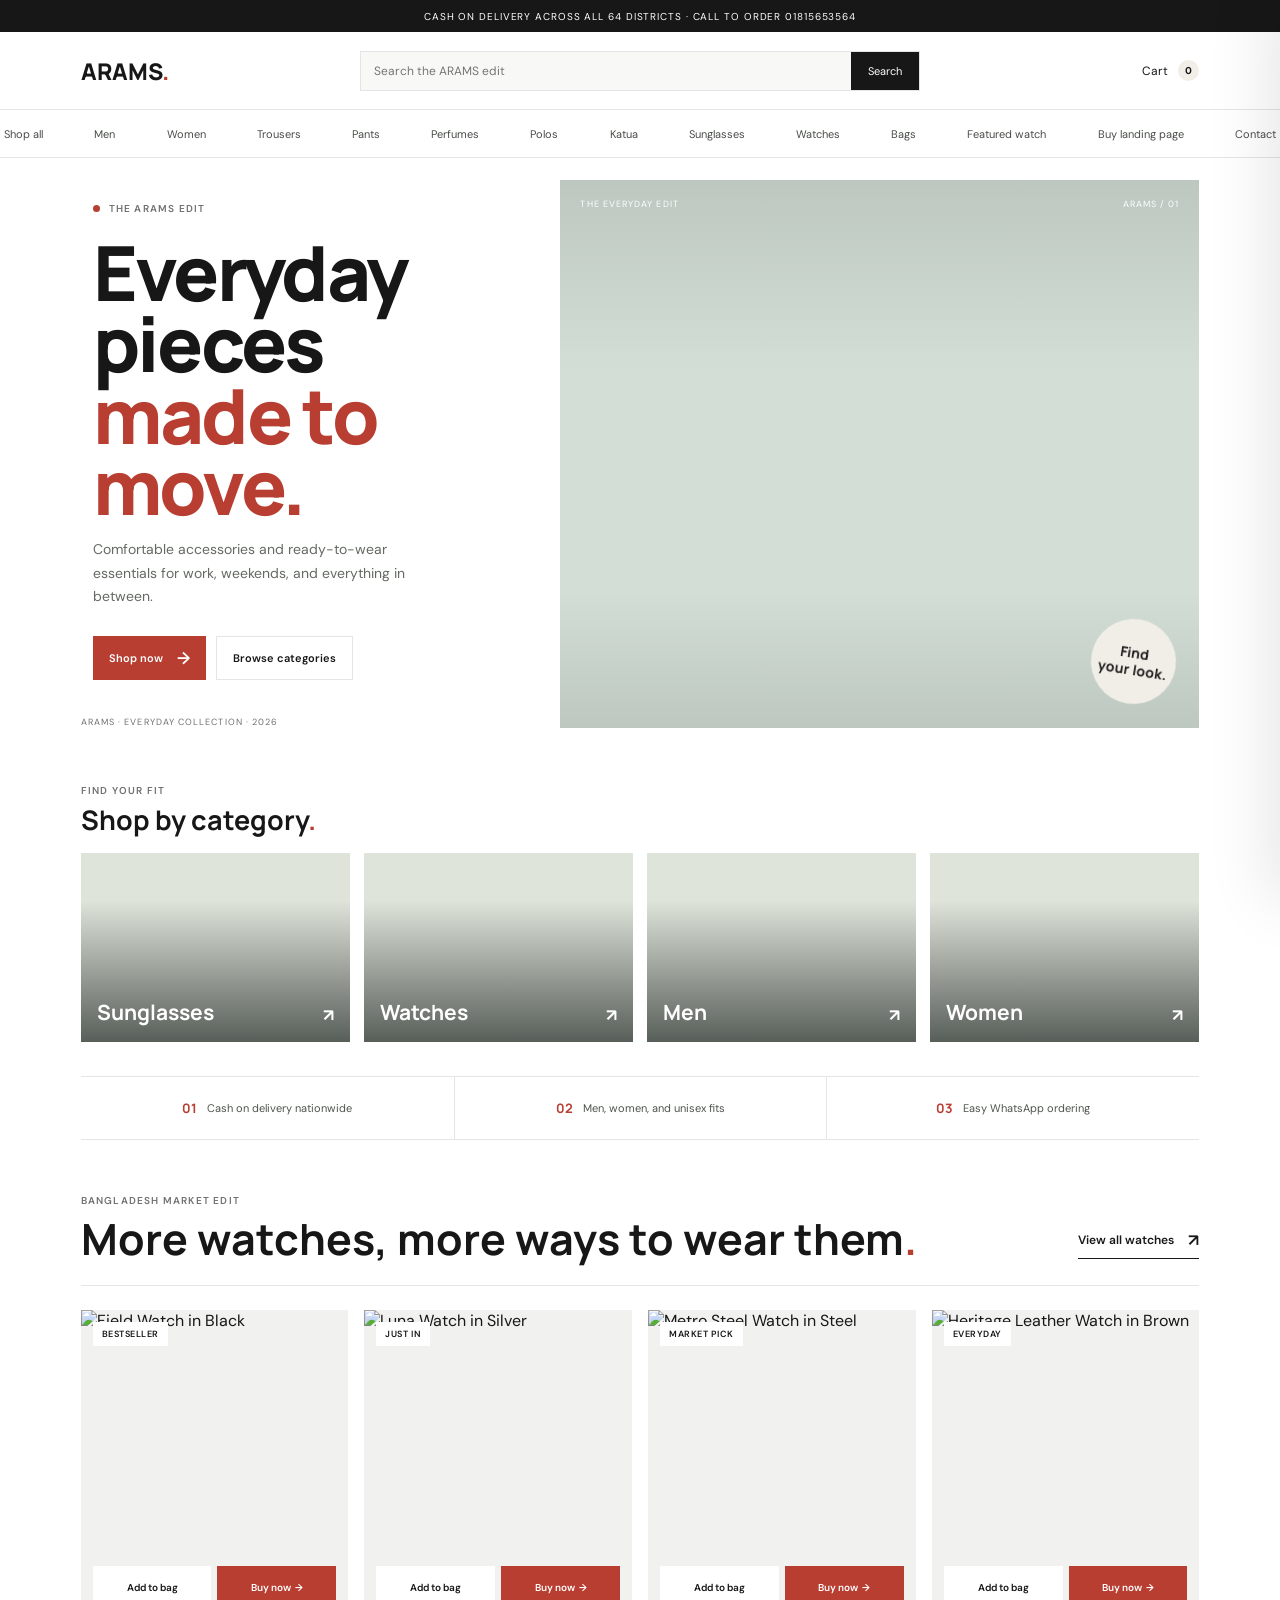
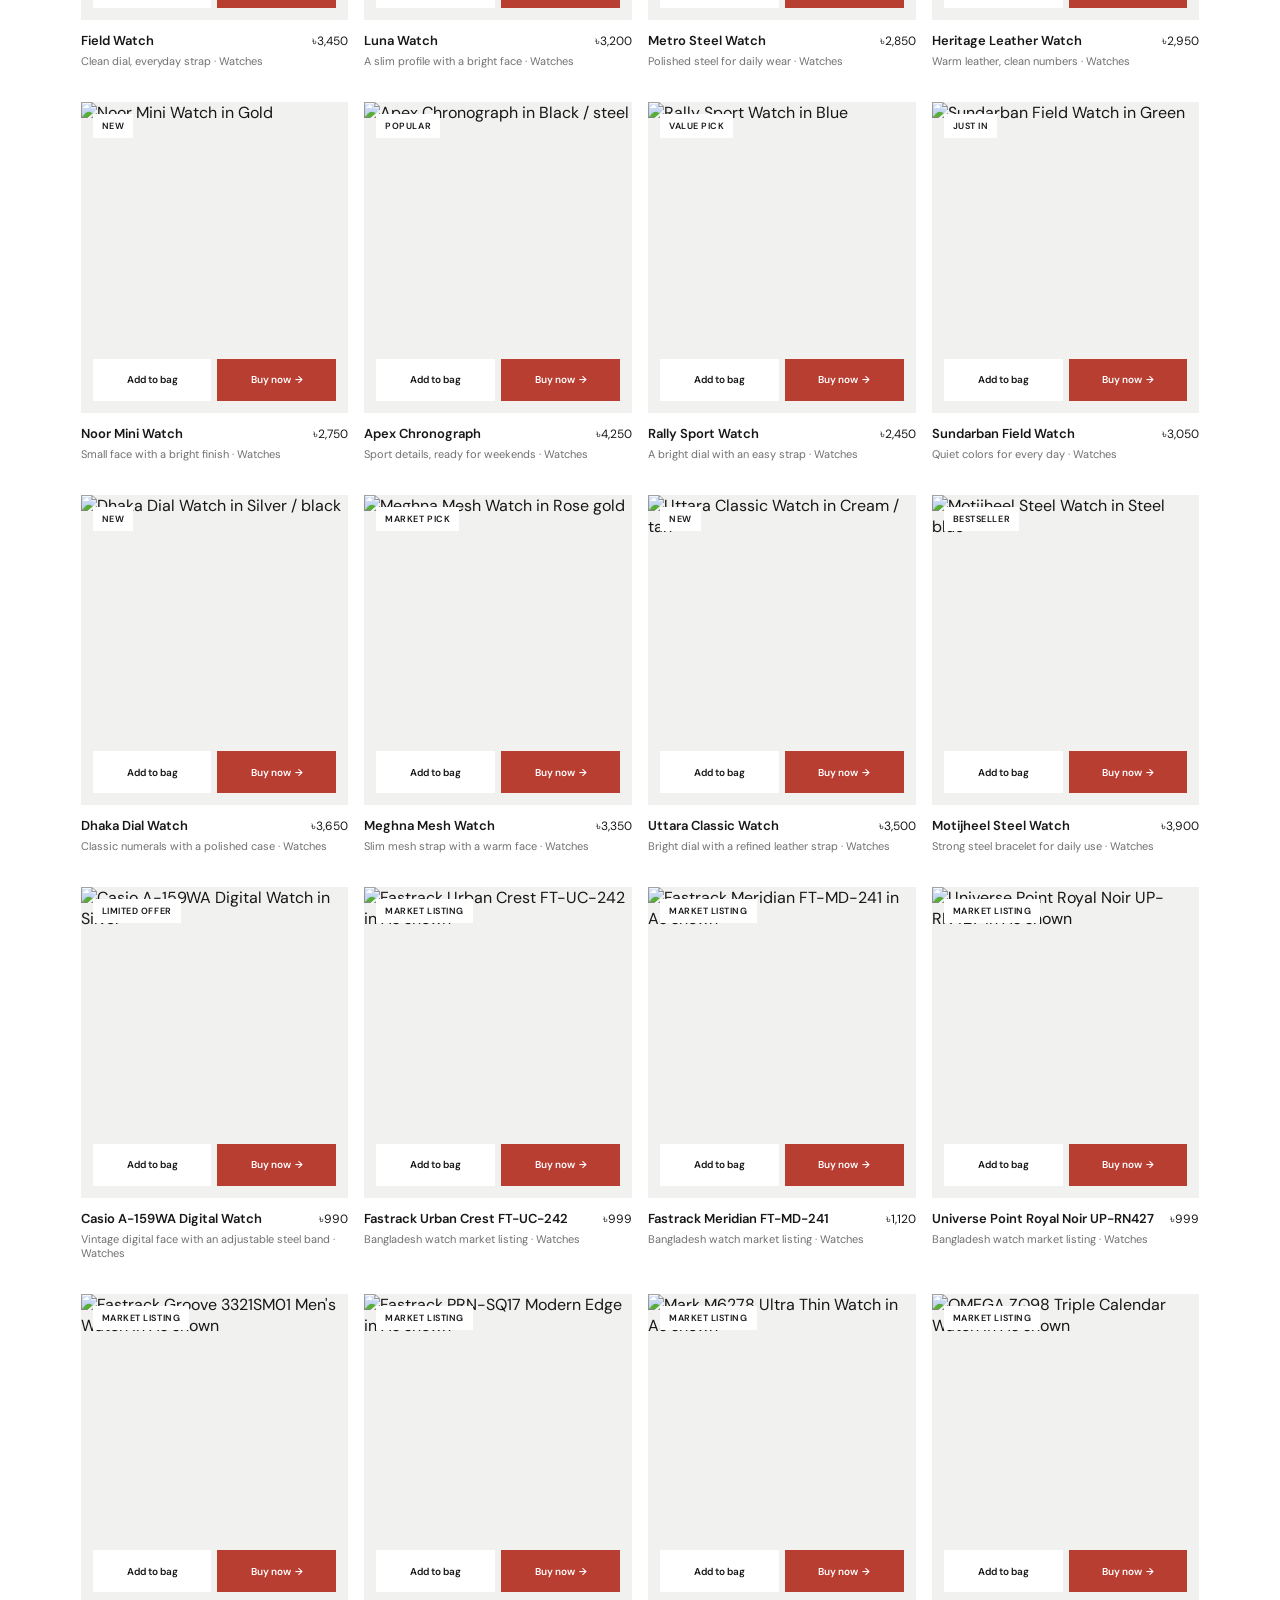
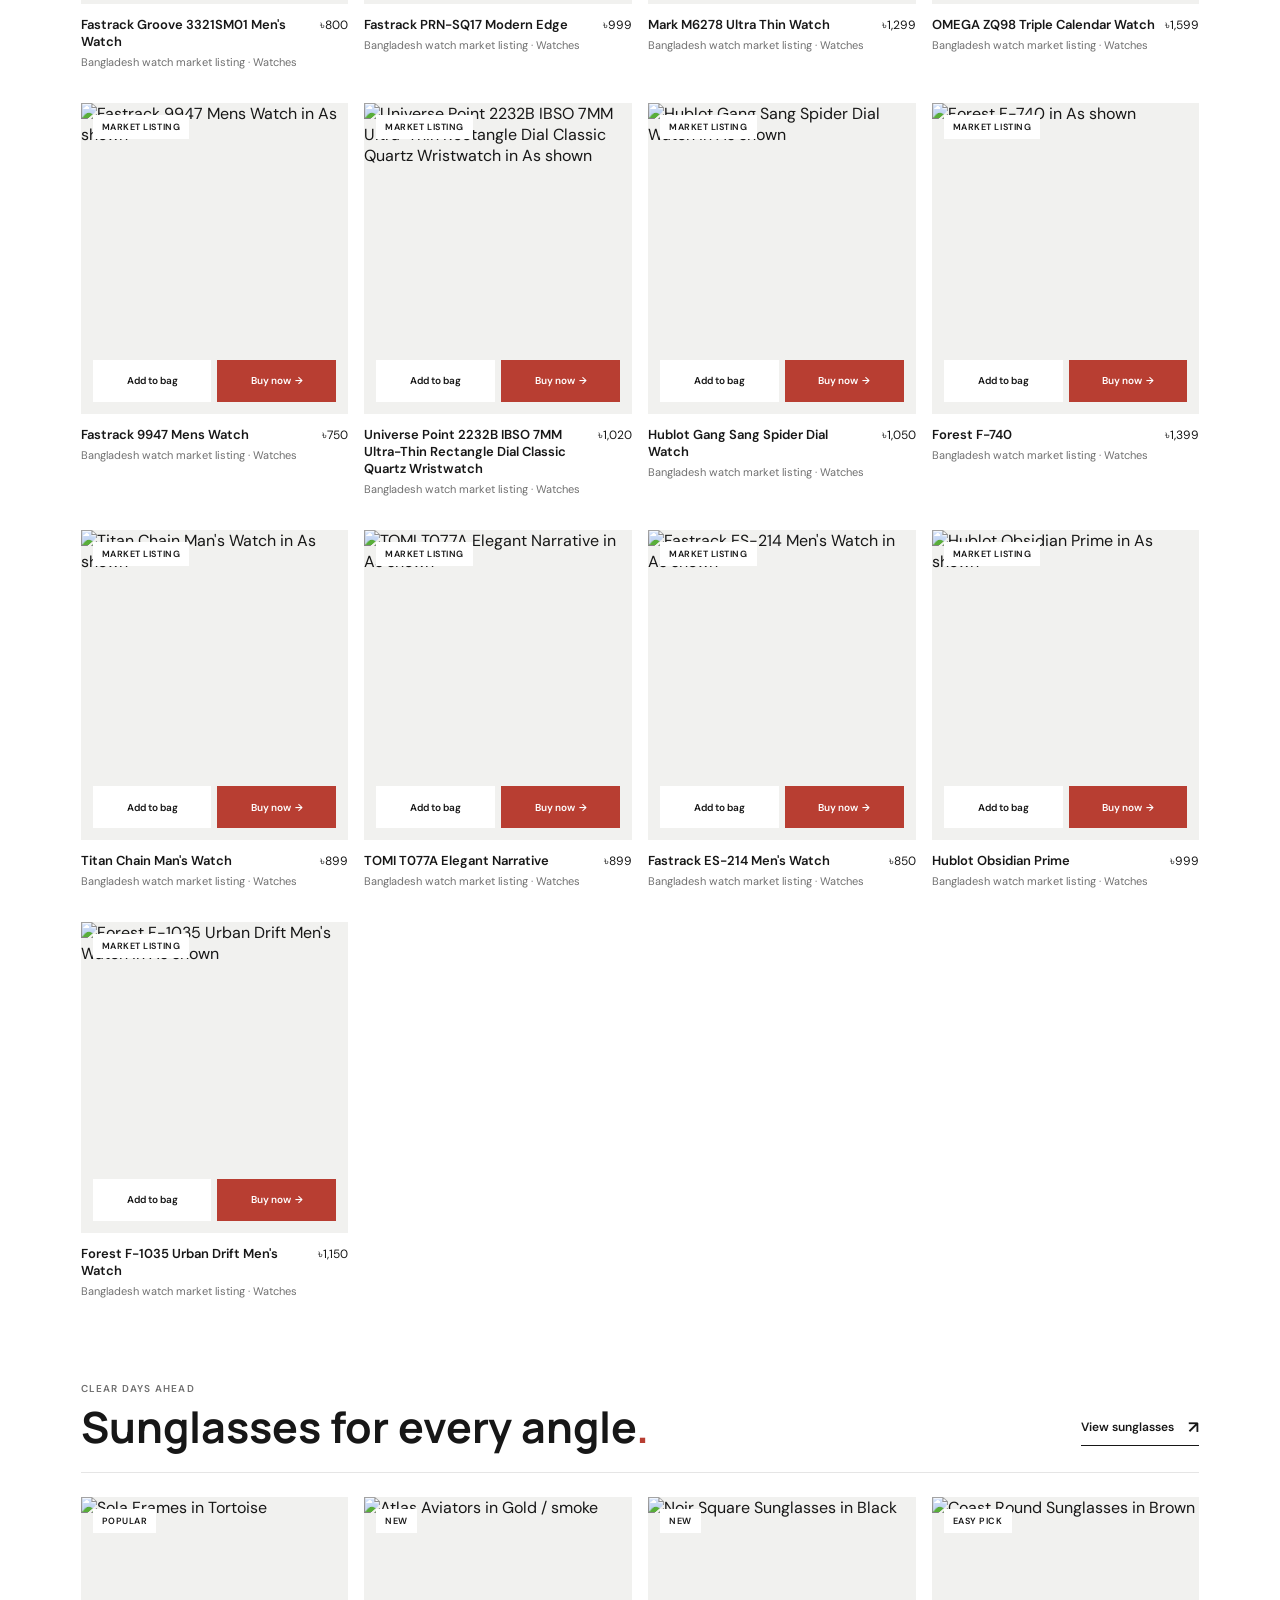
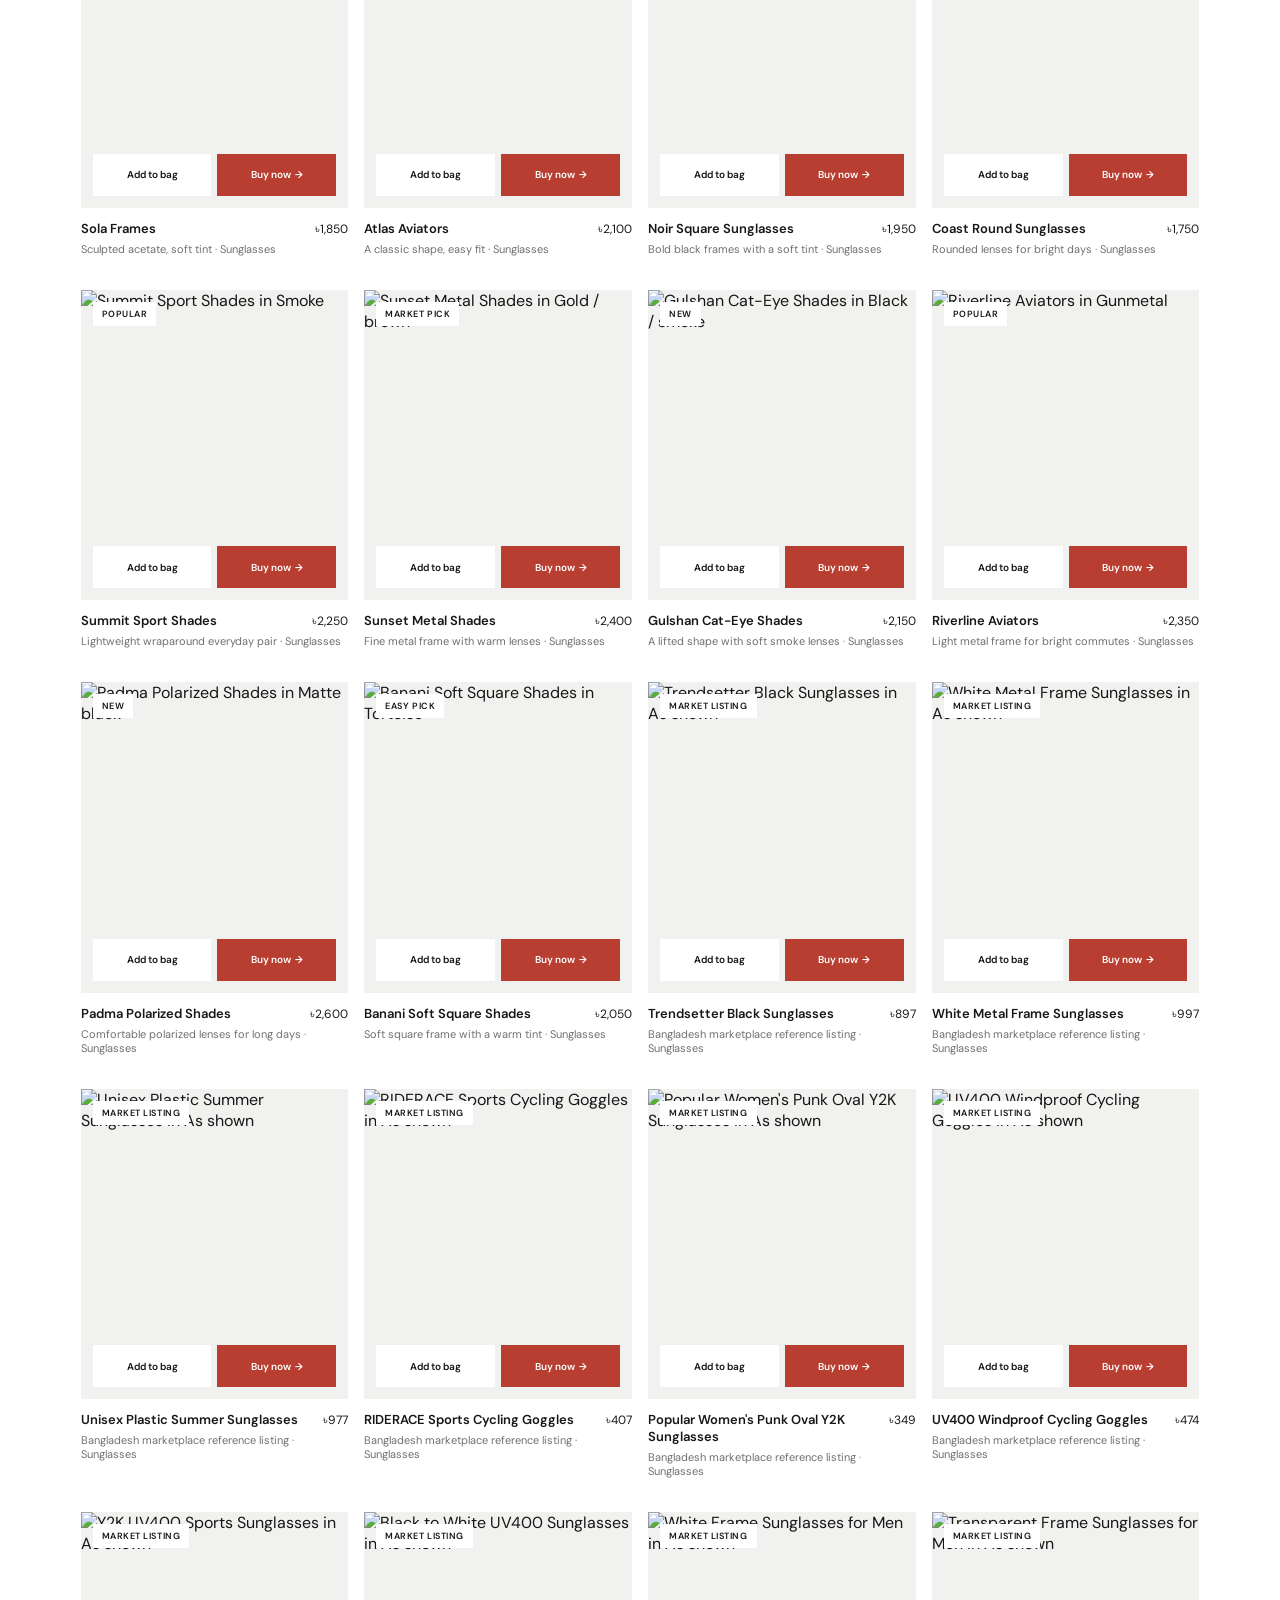
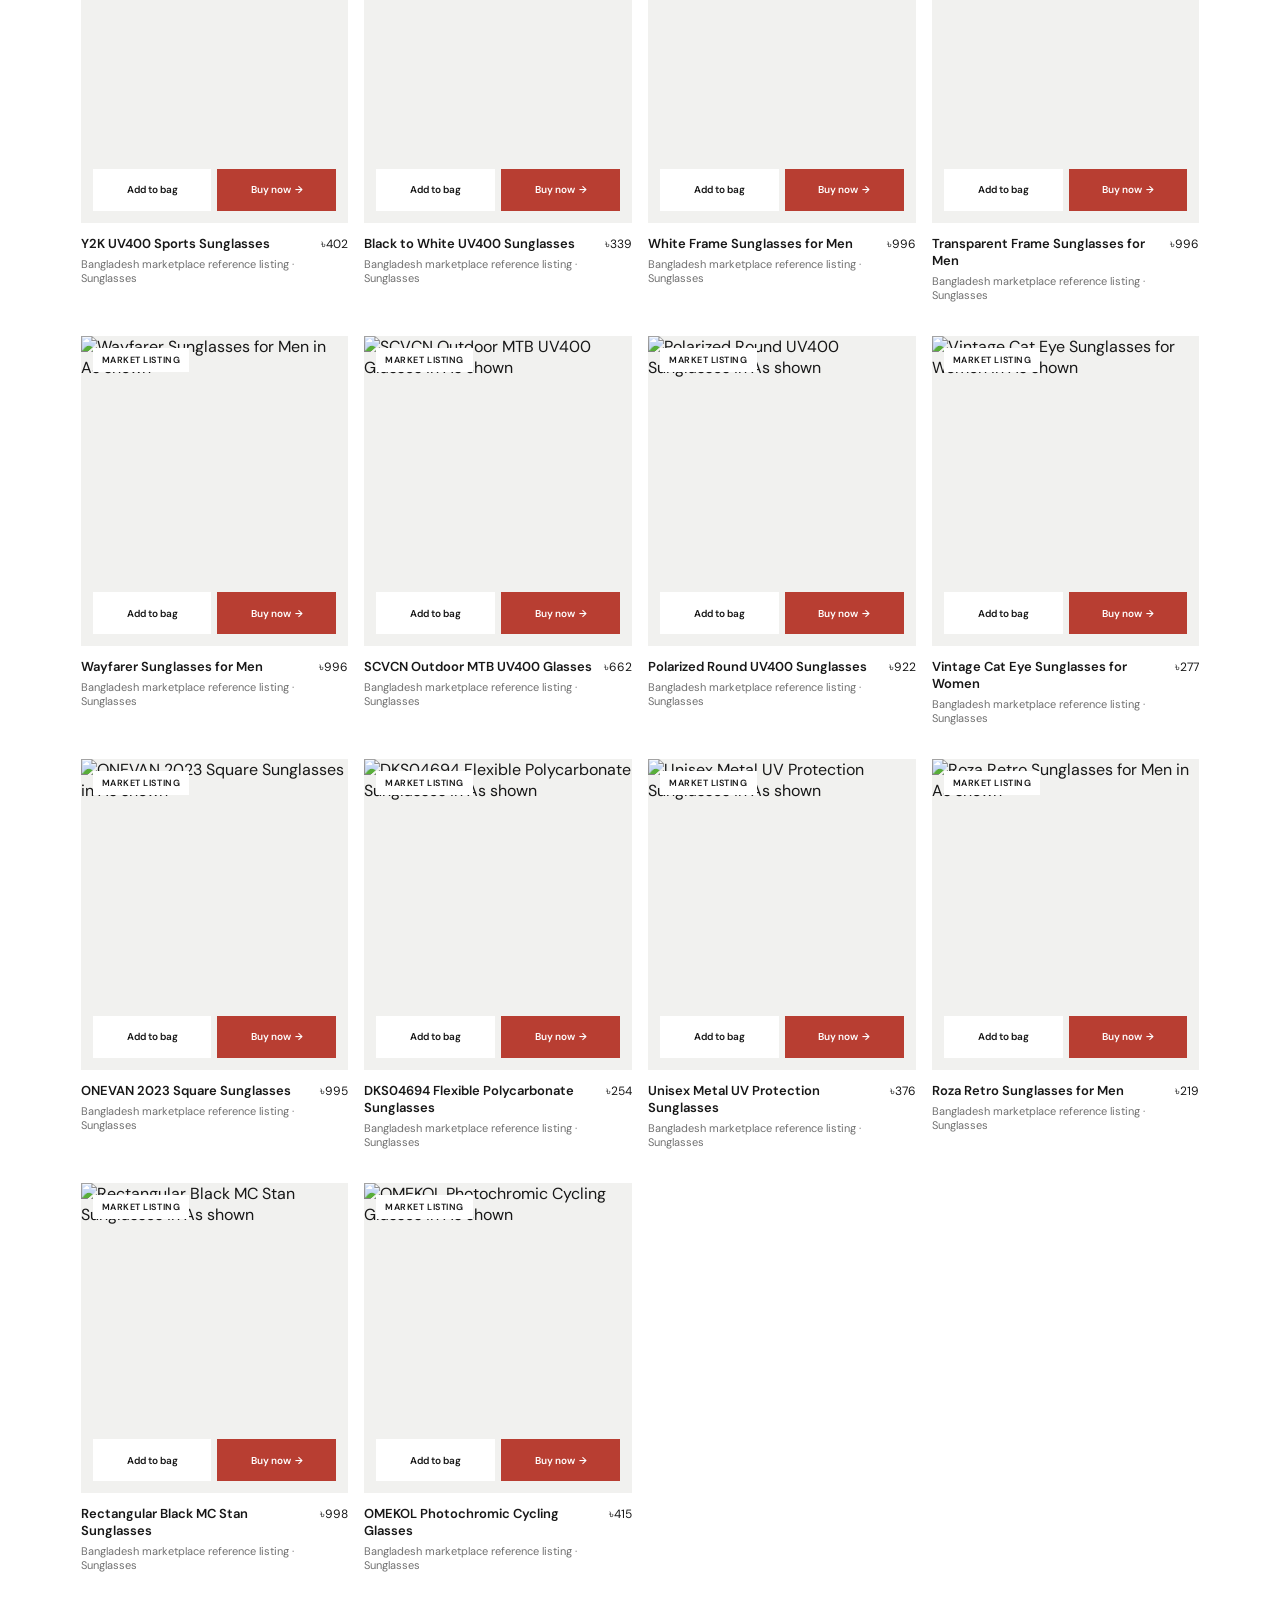
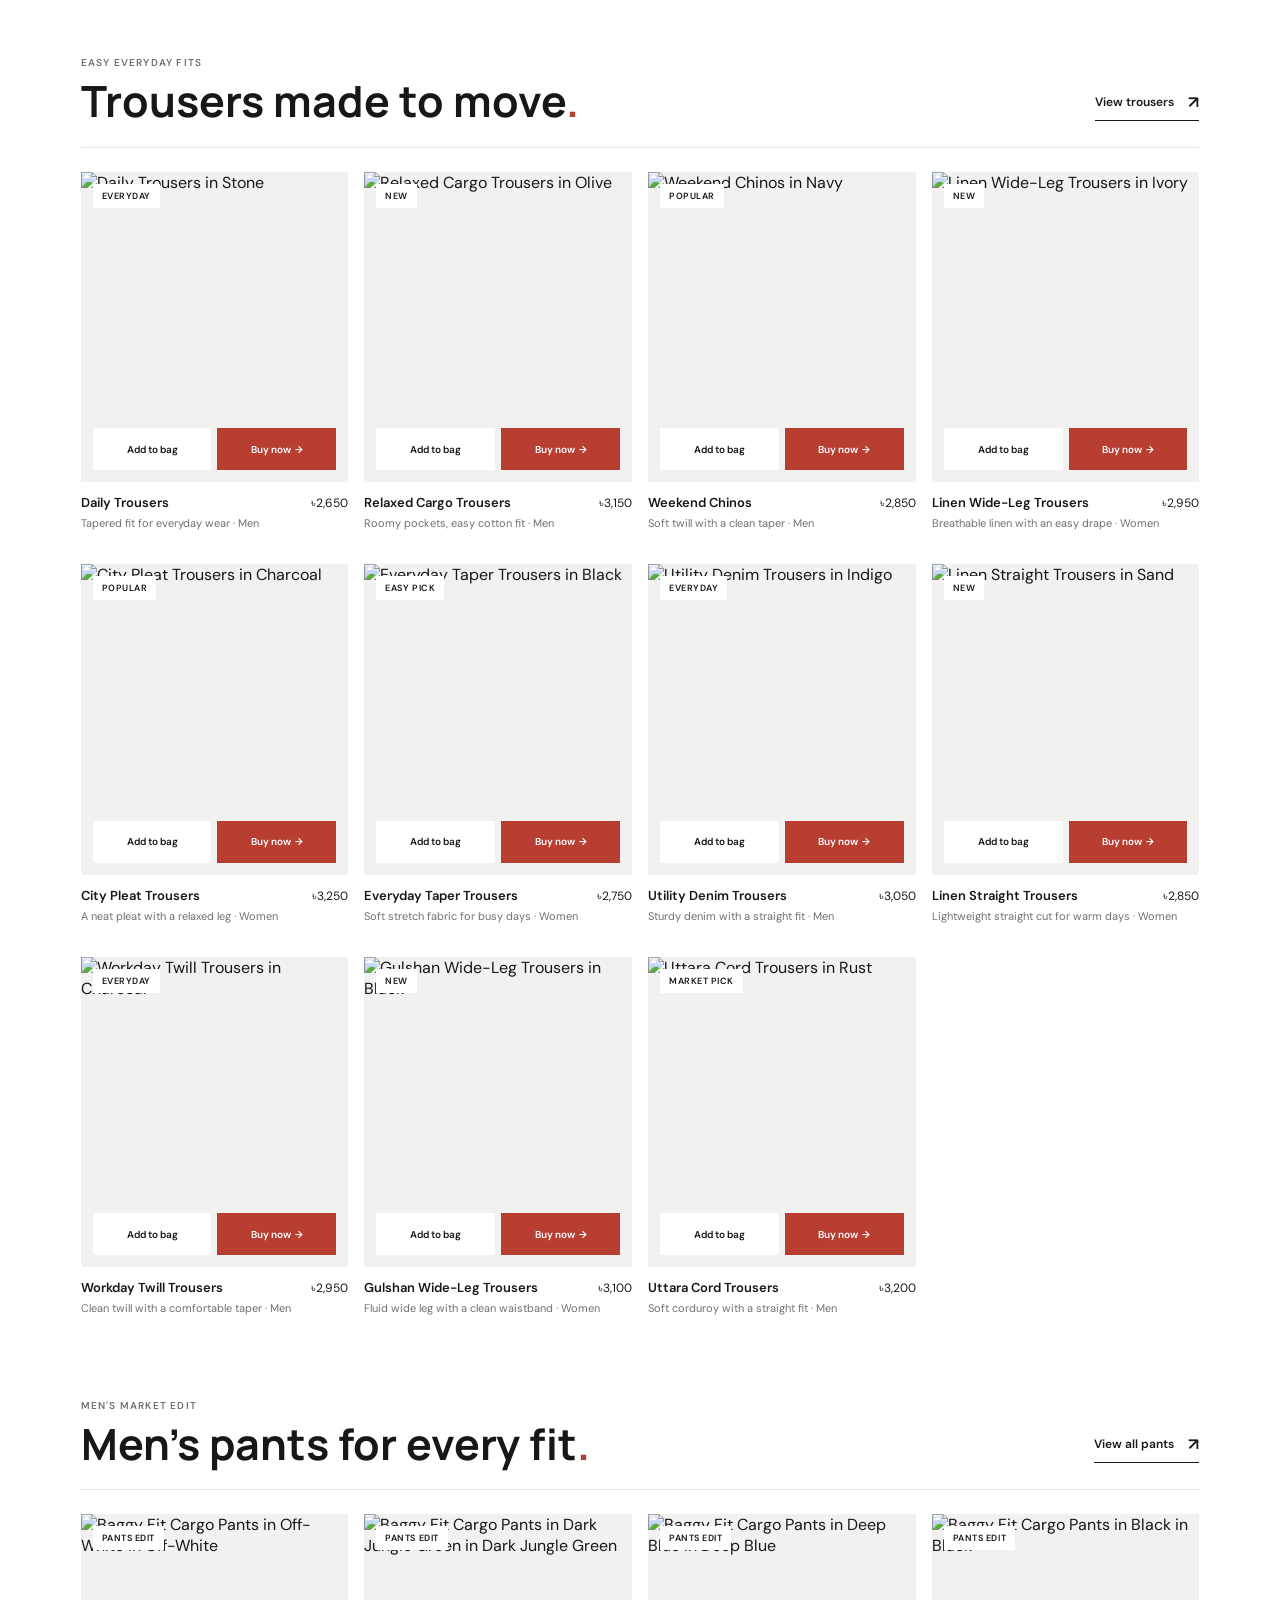
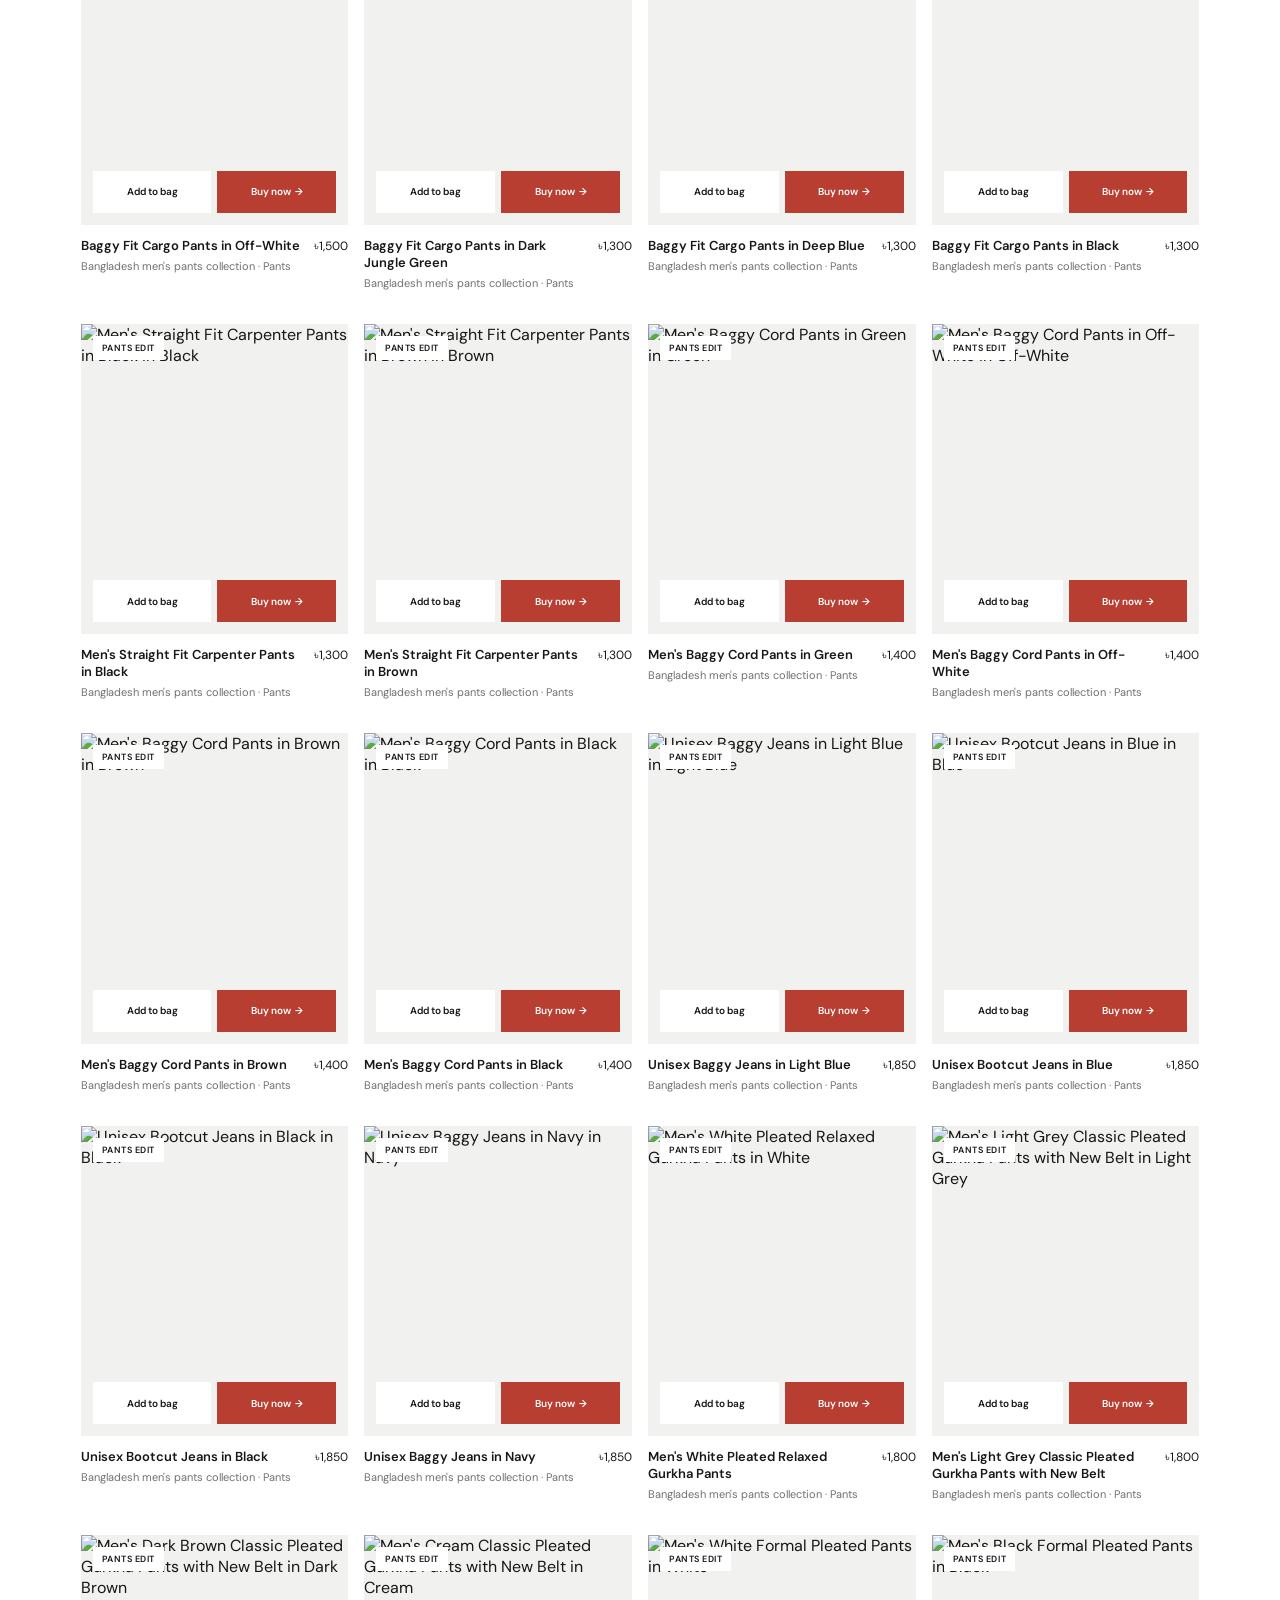
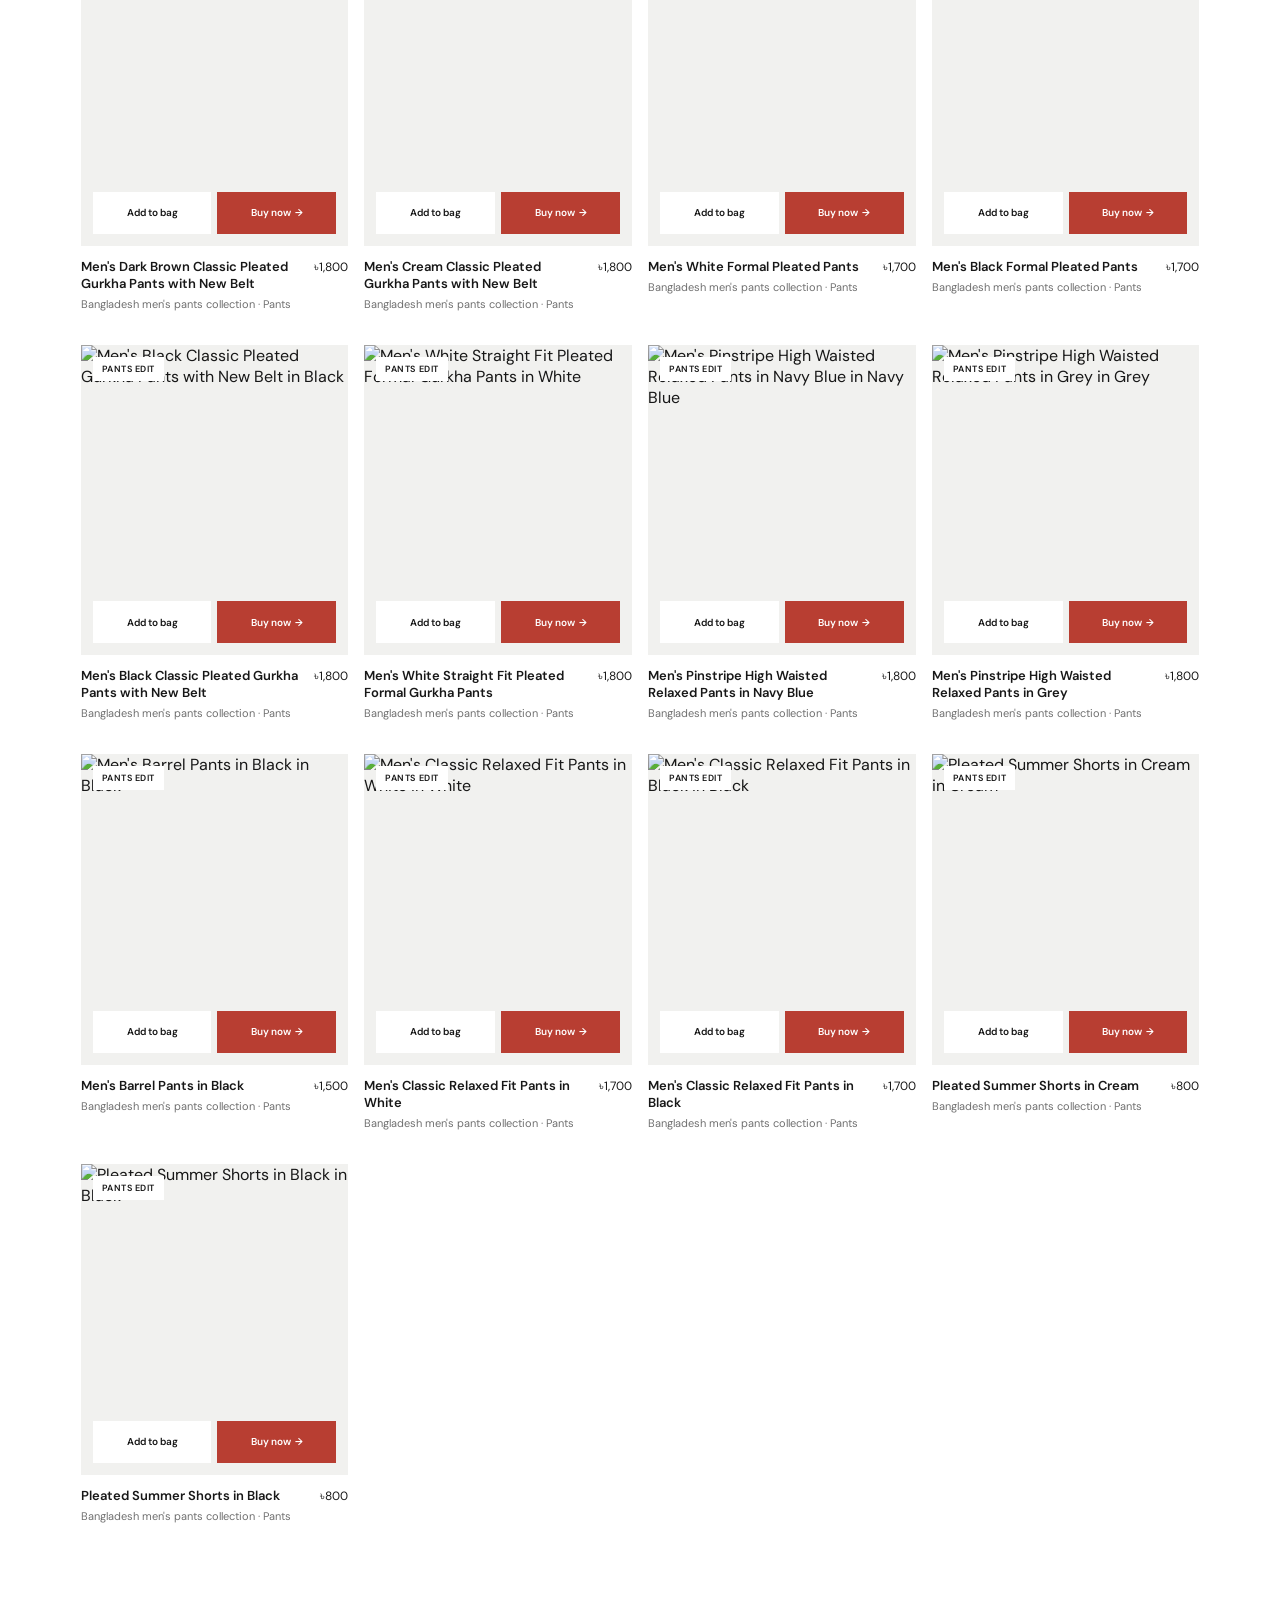
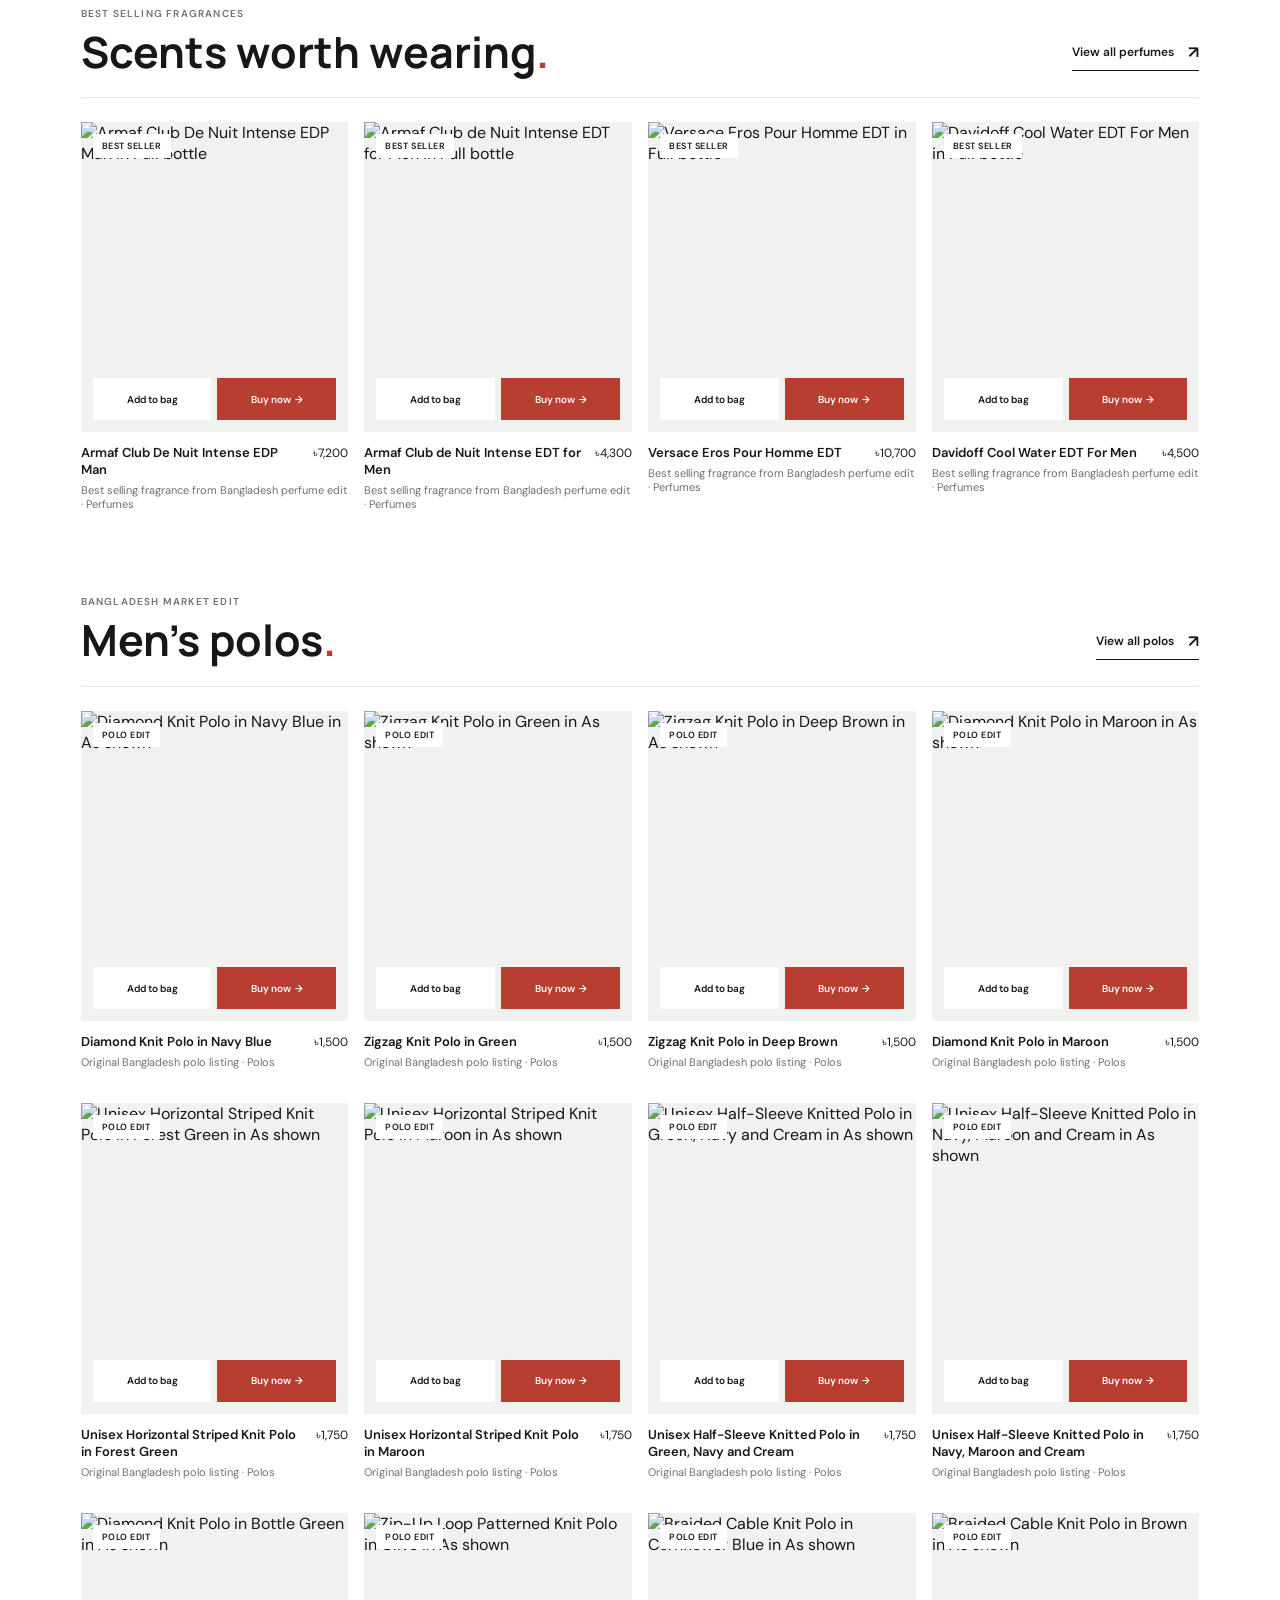
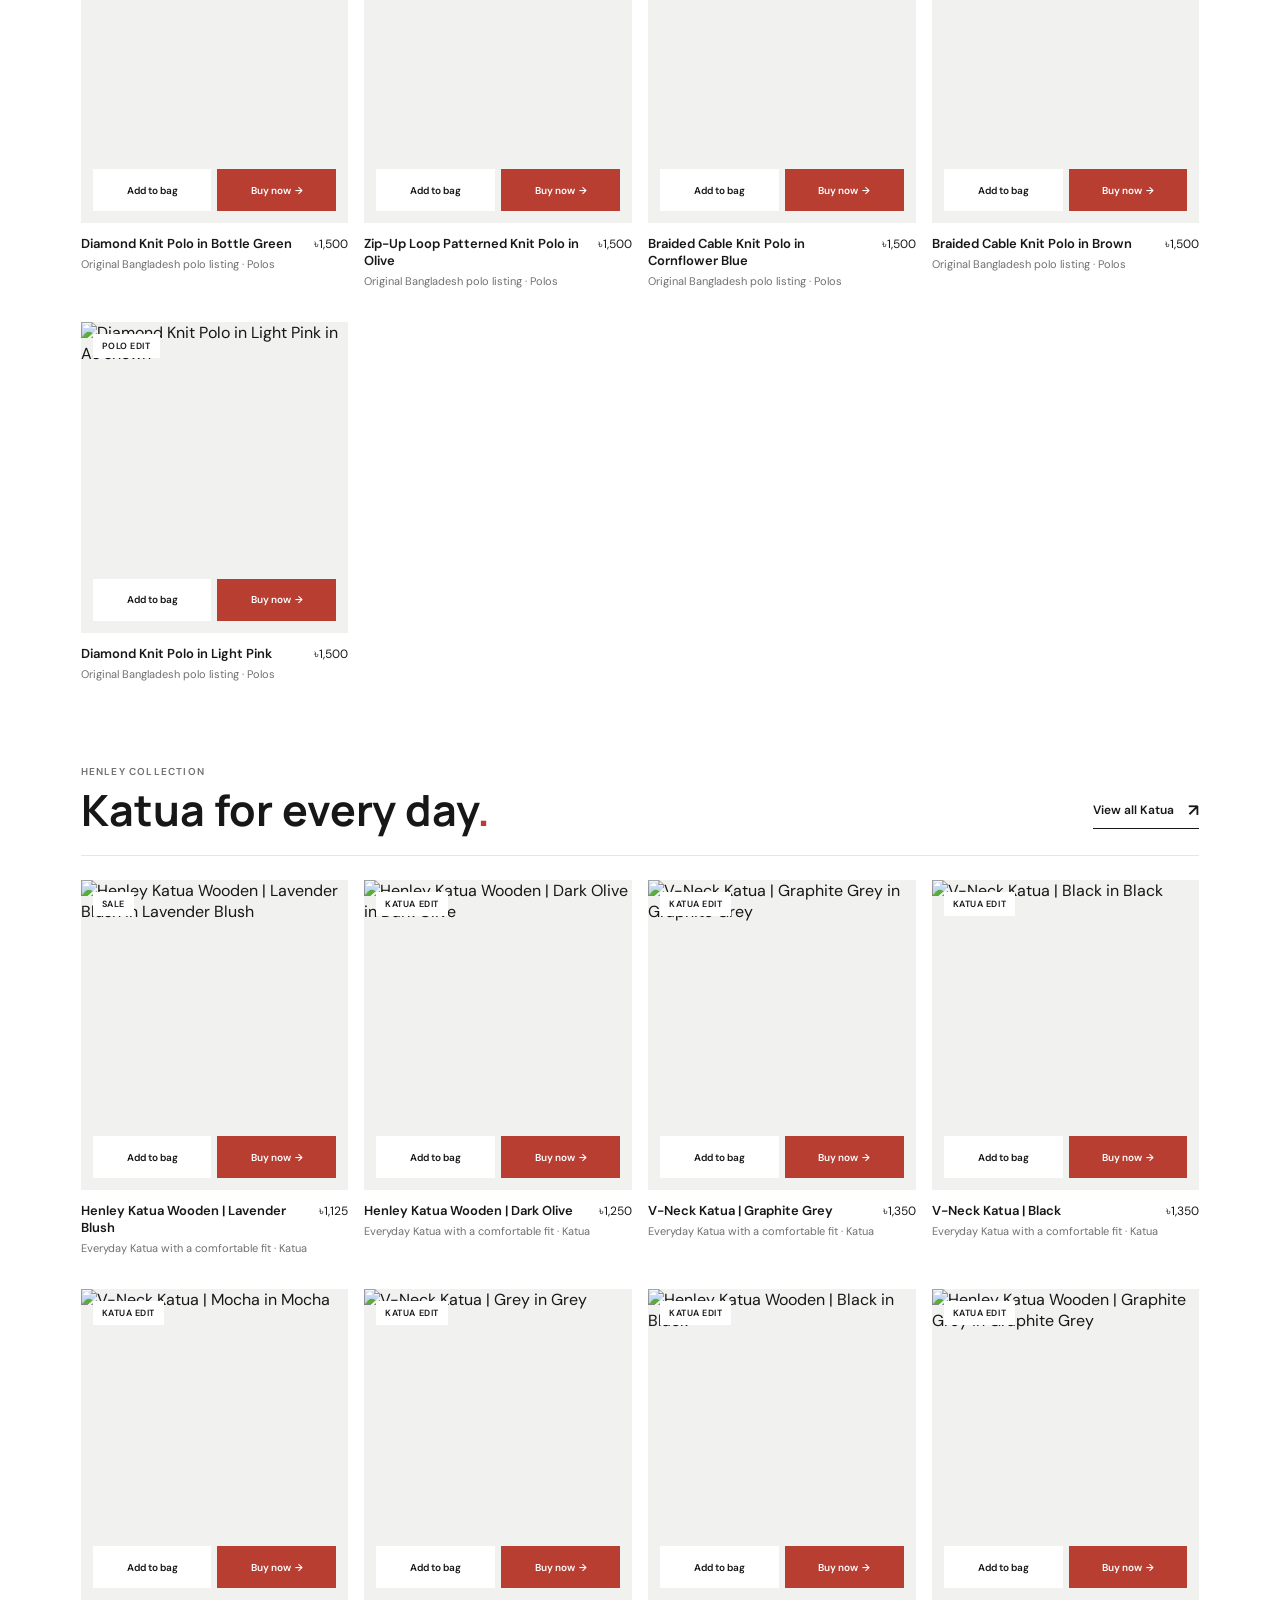
==== index.html @ 192d6572 "Initial commit" ====
<!doctype html>
<html lang="en">
<head>
  <meta charset="utf-8">
  <meta name="viewport" content="width=device-width, initial-scale=1">
  <meta name="theme-color" content="#f3f4ef">
  <meta name="description" content="Shop sunglasses, watches, and everyday style for men and women at ARAMS.">
  <title>ARAMS — Accessories and everyday style</title>
  <link rel="preconnect" href="https://fonts.googleapis.com">
  <link rel="preconnect" href="https://fonts.gstatic.com" crossorigin>
  <link href="https://fonts.googleapis.com/css2?family=DM+Sans:wght@400;500;600;700&family=Manrope:wght@400;500;600;700;800&display=swap" rel="stylesheet">
  <link rel="stylesheet" href="styles.css">
  <script src="app.js" defer></script>
</head>
<body>
  <div class="announcement">CASH ON DELIVERY ACROSS ALL 64 DISTRICTS · CALL TO ORDER 01815653564</div>
  <header class="site-header">
    <a class="wordmark" href="#top" aria-label="ARAMS home">ARAMS<span>.</span></a>
    <form class="header-search" id="search-form" role="search">
      <input id="search-input" type="search" placeholder="Search the ARAMS edit" aria-label="Search products">
      <button type="submit">Search</button>
    </form>
    <button class="bag-button" id="open-bag" type="button" aria-label="Open shopping bag">
      Cart <span class="bag-count" id="bag-count">0</span>
    </button>
  </header>
  <nav class="main-nav" aria-label="Shop categories">
    <a href="#shop" data-category="All">Shop all</a>
    <a href="#shop" data-category="Men">Men</a>
    <a href="#shop" data-category="Women">Women</a>
    <a href="#shop" data-category="Trousers">Trousers</a>
    <a href="#shop" data-category="Pants">Pants</a>
    <a href="#shop" data-category="Perfumes">Perfumes</a>
    <a href="#shop" data-category="Polos">Polos</a>
    <a href="#shop" data-category="Katua">Katua</a>
    <a href="#shop" data-category="Sunglasses">Sunglasses</a>
    <a href="#shop" data-category="Watches">Watches</a>
    <a href="#shop" data-category="Bags">Bags</a>
    <a href="/watch/casio-a159wa">Featured watch</a>
    <a href="/buy">Buy landing page</a>
    <a href="#footer">Contact</a>
  </nav>

  <main id="top">
    <section class="hero" aria-labelledby="hero-title">
      <div class="hero-copy">
        <p class="eyebrow"><span class="eyebrow-mark"></span> The ARAMS edit</p>
        <h1 id="hero-title">Everyday pieces<br><span>made to move.</span></h1>
        <p class="hero-description">Comfortable accessories and ready-to-wear essentials for work, weekends, and everything in between.</p>
        <div class="hero-actions">
          <a class="hero-cta" href="#shop">Shop now <span aria-hidden="true">→</span></a>
          <a class="hero-secondary" href="#departments">Browse categories</a>
        </div>
        <span class="hero-index">ARAMS · EVERYDAY COLLECTION · 2026</span>
      </div>
      <div class="hero-image" role="img" aria-label="Modern accessories and fashion editorial">
        <div class="image-caption"><span>THE EVERYDAY EDIT</span><span>ARAMS / 01</span></div>
        <div class="image-stamp">Find<br>your look.</div>
      </div>
    </section>

    <section class="category-section" id="departments" aria-labelledby="department-title">
      <div class="section-heading">
        <div><p class="eyebrow">Find your fit</p><h2 id="department-title">Shop by category<span>.</span></h2></div>
      </div>
      <div class="category-grid">
        <a class="category-card" href="#shop" data-category="Sunglasses" style="--category-image:url('https://images.unsplash.com/photo-1511499767150-a48a237f0083?auto=format&fit=crop&w=700&q=80')"><span>Sunglasses</span><span aria-hidden="true">↗</span></a>
        <a class="category-card" href="#shop" data-category="Watches" style="--category-image:url('https://images.unsplash.com/photo-1523275335684-37898b6baf30?auto=format&fit=crop&w=700&q=80')"><span>Watches</span><span aria-hidden="true">↗</span></a>
        <a class="category-card" href="#shop" data-category="Men" style="--category-image:url('https://images.unsplash.com/photo-1516257984-b1b4d707412e?auto=format&fit=crop&w=700&q=80')"><span>Men</span><span aria-hidden="true">↗</span></a>
        <a class="category-card" href="#shop" data-category="Women" style="--category-image:url('https://images.unsplash.com/photo-1483985988355-763728e1935b?auto=format&fit=crop&w=700&q=80')"><span>Women</span><span aria-hidden="true">↗</span></a>
      </div>
    </section>

    <section class="service-strip" aria-label="Shopping information">
      <div><strong>01</strong><span>Cash on delivery nationwide</span></div>
      <div><strong>02</strong><span>Men, women, and unisex fits</span></div>
      <div><strong>03</strong><span>Easy WhatsApp ordering</span></div>
    </section>

    <section class="catalog-section" id="watches" aria-labelledby="watch-title">
      <div class="section-heading">
        <div>
          <p class="eyebrow">Bangladesh market edit</p>
          <h2 id="watch-title">More watches, more ways to wear them<span>.</span></h2>
        </div>
        <a class="text-link" href="#shop" data-category="Watches">View all watches <span aria-hidden="true">↗</span></a>
      </div>
      <div class="product-grid catalog-grid" id="watch-grid"></div>
    </section>

    <section class="catalog-section" id="sunglasses" aria-labelledby="sunglasses-title">
      <div class="section-heading">
        <div>
          <p class="eyebrow">Clear days ahead</p>
          <h2 id="sunglasses-title">Sunglasses for every angle<span>.</span></h2>
        </div>
        <a class="text-link" href="#shop" data-category="Sunglasses">View sunglasses <span aria-hidden="true">↗</span></a>
      </div>
      <div class="product-grid catalog-grid" id="sunglasses-grid"></div>
    </section>

    <section class="catalog-section" id="trousers" aria-labelledby="trousers-title">
      <div class="section-heading">
        <div>
          <p class="eyebrow">Easy everyday fits</p>
          <h2 id="trousers-title">Trousers made to move<span>.</span></h2>
        </div>
        <a class="text-link" href="#shop" data-category="Trousers">View trousers <span aria-hidden="true">↗</span></a>
      </div>
      <div class="product-grid catalog-grid" id="trousers-grid"></div>
    </section>

    <section class="catalog-section" id="pants" aria-labelledby="pants-title">
      <div class="section-heading">
        <div>
          <p class="eyebrow">Men's market edit</p>
          <h2 id="pants-title">Men's pants for every fit<span>.</span></h2>
        </div>
        <a class="text-link" href="#shop" data-category="Pants">View all pants <span aria-hidden="true">↗</span></a>
      </div>
      <div class="product-grid catalog-grid" id="pants-grid"></div>
    </section>

    <section class="catalog-section" id="perfumes" aria-labelledby="perfumes-title">
      <div class="section-heading">
        <div>
          <p class="eyebrow">Best selling fragrances</p>
          <h2 id="perfumes-title">Scents worth wearing<span>.</span></h2>
        </div>
        <a class="text-link" href="#shop" data-category="Perfumes">View all perfumes <span aria-hidden="true">↗</span></a>
      </div>
      <div class="product-grid catalog-grid" id="perfumes-grid"></div>
    </section>

    <section class="catalog-section" id="polos" aria-labelledby="polos-title">
      <div class="section-heading">
        <div>
          <p class="eyebrow">Bangladesh market edit</p>
          <h2 id="polos-title">Men's polos<span>.</span></h2>
        </div>
        <a class="text-link" href="#shop" data-category="Polos">View all polos <span aria-hidden="true">↗</span></a>
      </div>
      <div class="product-grid catalog-grid" id="polos-grid"></div>
    </section>

    <section class="catalog-section" id="katua" aria-labelledby="katua-title">
      <div class="section-heading">
        <div>
          <p class="eyebrow">Henley collection</p>
          <h2 id="katua-title">Katua for every day<span>.</span></h2>
        </div>
        <a class="text-link" href="#shop" data-category="Katua">View all Katua <span aria-hidden="true">↗</span></a>
      </div>
      <div class="product-grid catalog-grid" id="katua-grid"></div>
    </section>

    <section class="catalog-section" id="bags" aria-labelledby="bags-title">
      <div class="section-heading">
        <div>
          <p class="eyebrow">Premium Bangladesh market edit</p>
          <h2 id="bags-title">Bags for every plan<span>.</span></h2>
        </div>
        <a class="text-link" href="#shop" data-category="Bags">View all bags <span aria-hidden="true">↗</span></a>
      </div>
      <div class="product-grid catalog-grid" id="bags-grid"></div>
    </section>

    <section class="shop-section" id="shop" aria-labelledby="shop-title">
      <div class="section-heading">
        <div>
          <p class="eyebrow">New arrivals and best sellers</p>
          <h2 id="shop-title">Shop the collection<span>.</span></h2>
        </div>
        <p class="item-total" id="item-total">08 products</p>
      </div>
      <div class="shop-controls">
        <div class="category-tabs" role="group" aria-label="Filter products">
          <button class="category-tab is-active" type="button" data-category="All">All products</button>
          <button class="category-tab" type="button" data-category="Sunglasses">Sunglasses</button>
          <button class="category-tab" type="button" data-category="Watches">Watches</button>
          <button class="category-tab" type="button" data-category="Trousers">Trousers</button>
          <button class="category-tab" type="button" data-category="Pants">Pants</button>
          <button class="category-tab" type="button" data-category="Perfumes">Perfumes</button>
          <button class="category-tab" type="button" data-category="Polos">Polos</button>
          <button class="category-tab" type="button" data-category="Katua">Katua</button>
          <button class="category-tab" type="button" data-category="Bags">Bags</button>
          <button class="category-tab" type="button" data-category="Men">Men</button>
          <button class="category-tab" type="button" data-category="Women">Women</button>
        </div>
        <label class="sort-control">Sort
          <select id="sort-products" aria-label="Sort products">
            <option value="featured">Featured</option>
            <option value="low-high">Price: low to high</option>
            <option value="high-low">Price: high to low</option>
          </select>
        </label>
      </div>
      <div class="product-grid" id="product-grid" aria-live="polite"></div>
    </section>

    <section class="story-band" id="story">
      <p class="eyebrow">The finishing touches</p>
      <p class="story-line">Make it <em>yours.</em></p>
      <p class="story-note">Explore versatile accessories and personal style for every day.</p>
    </section>
  </main>

  <footer class="site-footer" id="footer">
    <a class="wordmark" href="#top">ARAMS<span>.</span></a>
    <p>Everyday style, all in one place.</p>
    <a href="tel:+8801815653564">Call 01815653564</a>
    <a href="https://wa.me/8801815653564" target="_blank" rel="noreferrer">WhatsApp ARAMS</a>
    <a href="https://www.google.com/maps/search/?api=1&amp;query=151%2FC%20Distilary%20Road%2C%20Gendaria" target="_blank" rel="noreferrer">151/C Distilary Road, Gendaria</a>
    <a href="#departments">Shop categories ↑</a>
  </footer>

  <div class="drawer-backdrop" id="drawer-backdrop" hidden></div>
  <aside class="bag-drawer" id="bag-drawer" aria-labelledby="bag-title" aria-modal="true" role="dialog" aria-hidden="true">
    <div class="drawer-heading">
      <div><p class="eyebrow">Your picks</p><h2 id="bag-title">Shopping bag</h2></div>
      <button class="close-button" id="close-bag" type="button" aria-label="Close shopping bag">×</button>
    </div>
    <div class="bag-items" id="bag-items"></div>
    <div class="bag-empty" id="bag-empty"><p>Your bag is taking a breather.</p><button class="text-link" id="continue-shopping" type="button">Keep browsing <span aria-hidden="true">↗</span></button></div>
    <div class="bag-bottom" id="bag-bottom" hidden>
      <div class="subtotal"><span>Subtotal</span><strong id="bag-subtotal">৳0</strong></div>
      <p class="shipping-note">Delivery details are confirmed with your order.</p>
      <button class="checkout-button" id="checkout-button" type="button">Continue to order <span aria-hidden="true">→</span></button>
    </div>
  </aside>

  <dialog class="checkout-dialog" id="checkout-dialog" aria-labelledby="checkout-title">
    <form id="checkout-form">
      <div class="drawer-heading">
        <div><p class="eyebrow">Almost yours</p><h2 id="checkout-title">Your details</h2></div>
        <button class="close-button" id="close-checkout" type="button" aria-label="Close order form">×</button>
      </div>
      <p class="form-intro">Add your details, then send the prepared order to ARAMS in WhatsApp.</p>
      <div class="checkout-items" id="checkout-items" aria-live="polite"></div>
      <label class="form-field">Full name<input name="name" autocomplete="name" required></label>
      <label class="form-field">Phone number<input name="phone" type="tel" autocomplete="tel" required></label>
      <label class="form-field">Email address <span>(optional)</span><input name="email" type="email" autocomplete="email"></label>
      <label class="form-field">Delivery or pickup details<textarea name="notes" rows="3" placeholder="Address, pickup preference, or anything else" required></textarea></label>
      <div class="order-total"><span>Order total</span><strong id="checkout-total">৳0</strong></div>
      <button class="checkout-button" type="submit">Continue to WhatsApp <span aria-hidden="true">→</span></button>
      <p class="form-footnote">ARAMS saves your order, then WhatsApp opens with its details. Tap Send in WhatsApp to contact the shop.</p>
    </form>
  </dialog>
  <div class="toast" id="toast" role="status" aria-live="polite"></div>
</body>
</html>
---- styles.css ----
:root {
  color-scheme: light;
  --ink: #171717;
  --muted: #707070;
  --paper: #ffffff;
  --white: #fff;
  --line: #e5e5e5;
  --red: #b83e32;
  --green: #f1eee8;
  --display: "Manrope", sans-serif;
  --body: "DM Sans", sans-serif;
}

* { box-sizing: border-box; }
html { scroll-behavior: smooth; }
body { margin: 0; background: var(--paper); color: var(--ink); font-family: var(--body); -webkit-font-smoothing: antialiased; }
button, input, textarea, select { font: inherit; }
button, a, select { -webkit-tap-highlight-color: transparent; }
a { color: inherit; text-decoration: none; }
button { color: inherit; }
.announcement { min-height: 32px; display: grid; place-items: center; padding: 7px 16px; background: var(--ink); color: var(--white); font-size: 10px; letter-spacing: .09em; text-align: center; }
.site-header { height: 72px; padding: 0 6.3%; display: flex; align-items: center; justify-content: space-between; border-bottom: 1px solid var(--line); }
.wordmark { font-family: var(--display); font-size: 23px; font-weight: 800; letter-spacing: 0; }
.wordmark span, .section-heading h2 span { color: var(--red); }
.main-nav { display: flex; gap: 36px; margin-left: 68px; font-size: 12px; color: #484d47; }
.main-nav a:hover, .site-footer a:last-child:hover { color: var(--red); }
.bag-button { display: inline-flex; gap: 10px; align-items: center; border: 0; background: transparent; padding: 10px 0 10px 10px; font-size: 12px; cursor: pointer; }
.bag-count { width: 21px; height: 21px; border-radius: 50%; display: grid; place-items: center; background: var(--green); font-size: 10px; font-weight: 700; }
.hero { display: grid; grid-template-columns: .82fr 1.18fr; min-height: 510px; padding: 22px 6.3% 46px; gap: 3.2%; align-items: stretch; background: var(--white); }
.hero-copy { position: relative; display: flex; flex-direction: column; align-items: flex-start; justify-content: center; padding: 22px 0 48px; }
.eyebrow { margin: 0; color: var(--muted); font-size: 10px; font-weight: 600; letter-spacing: .12em; text-transform: uppercase; }
.hero-copy .eyebrow { display: flex; align-items: center; gap: 9px; }
.eyebrow-mark { width: 7px; height: 7px; background: var(--red); border-radius: 50%; }
.hero h1 { margin: 22px 0 15px; font-family: var(--display); font-size: clamp(55px, 7.3vw, 100px); line-height: .94; letter-spacing: -.035em; font-weight: 800; }
.hero h1 span { color: var(--red); }
.hero-description { max-width: 345px; margin: 0; color: #646a62; font-size: 14px; line-height: 1.7; }
.text-link { display: inline-flex; align-items: center; gap: 14px; border: 0; border-bottom: 1px solid var(--ink); padding: 0 0 7px; background: transparent; font-size: 12px; font-weight: 600; cursor: pointer; }
.text-link span { font-size: 17px; transition: transform .2s ease; }
.text-link:hover span { transform: translate(3px, -2px); }
.hero-copy > .text-link { margin-top: 27px; }
.hero-actions { display: flex; flex-wrap: wrap; gap: 10px; margin-top: 27px; }
.hero-cta, .hero-secondary { min-height: 44px; display: inline-flex; align-items: center; justify-content: center; gap: 14px; padding: 0 16px; font-size: 11px; font-weight: 600; }
.hero-cta { background: var(--red); color: var(--white); }
.hero-cta span { font-size: 17px; }
.hero-secondary { border: 1px solid var(--line); background: transparent; }
.hero-cta:hover { background: #cf3928; }
.hero-secondary:hover { border-color: var(--ink); }
.hero-index { position: absolute; bottom: 0; left: 0; color: var(--muted); font-size: 9px; letter-spacing: .12em; }
.hero-image { position: relative; min-height: 400px; overflow: hidden; background: #d3ded6 url("https://images.unsplash.com/photo-1539109136881-3be0616acf4b?auto=format&fit=crop&w=1400&q=85") center 42% / cover; }
.hero-image::after { position: absolute; inset: 0; content: ""; background: linear-gradient(180deg, rgb(27 36 31 / 12%), transparent 35%, transparent 75%, rgb(27 36 31 / 12%)); pointer-events: none; }
.image-caption { position: absolute; z-index: 1; top: 18px; right: 20px; left: 20px; display: flex; justify-content: space-between; color: var(--white); font-size: 9px; letter-spacing: .12em; }
.image-stamp { position: absolute; z-index: 1; right: 23px; bottom: 24px; width: 85px; height: 85px; display: grid; place-content: center; border-radius: 50%; background: var(--green); color: var(--ink); font-family: var(--display); font-size: 14px; font-weight: 700; line-height: 1.15; text-align: center; transform: rotate(9deg); }
.shop-section { padding: 54px 6.3% 90px; scroll-margin-top: 24px; background: var(--white); }
.section-heading { display: flex; align-items: flex-end; justify-content: space-between; padding-bottom: 25px; border-bottom: 1px solid var(--line); }
.section-heading h2 { margin: 8px 0 0; font-family: var(--display); font-size: clamp(29px, 3.4vw, 43px); line-height: 1.1; letter-spacing: 0; }
.item-total { margin: 0 0 5px; color: var(--muted); font-size: 11px; }
.shop-controls { display: flex; justify-content: space-between; align-items: center; gap: 16px; padding: 18px 0 22px; }
.category-tabs { display: flex; flex-wrap: wrap; gap: 7px; }
.category-tab { min-height: 34px; border: 1px solid transparent; border-radius: 20px; padding: 0 14px; background: transparent; color: var(--muted); font-size: 11px; cursor: pointer; transition: background .2s ease, color .2s ease; }
.category-tab:hover { border-color: var(--line); color: var(--ink); }
.category-tab.is-active { background: var(--ink); color: var(--white); }
.sort-control { display: flex; align-items: center; gap: 8px; color: var(--muted); font-size: 11px; white-space: nowrap; }
.sort-control select { border: 0; background: transparent; color: var(--ink); font-size: 11px; cursor: pointer; }
.product-grid { display: grid; grid-template-columns: repeat(4, minmax(0, 1fr)); gap: 30px 16px; }
.product-card { min-width: 0; animation: rise-in .45s both; }
.product-image-wrap { position: relative; aspect-ratio: 1 / 1.18; overflow: hidden; background: #f1f1ef; }
.product-image { width: 100%; height: 100%; display: block; object-fit: cover; transition: transform .55s cubic-bezier(.2,.7,.2,1); }
.product-card:hover .product-image { transform: scale(1.035); }
.product-tag { position: absolute; top: 12px; left: 12px; padding: 6px 9px; background: var(--white); font-size: 9px; font-weight: 600; letter-spacing: .06em; text-transform: uppercase; }
.quick-add { position: absolute; right: 12px; bottom: 12px; left: 12px; min-height: 42px; border: 0; background: var(--white); font-size: 11px; font-weight: 600; cursor: pointer; transition: background .18s, color .18s; }
.quick-add:hover { background: var(--ink); color: var(--white); }
.product-actions { position: absolute; right: 12px; bottom: 12px; left: 12px; display: grid; grid-template-columns: 1fr 1fr; gap: 6px; }
.product-actions .quick-add, .buy-now { position: static; min-width: 0; min-height: 42px; padding: 0 6px; font-size: 10px; }
.product-actions .quick-add { background: var(--white); }
.product-actions .quick-add:hover { background: var(--ink); color: var(--white); }
.buy-now { display: flex; align-items: center; justify-content: center; gap: 4px; border: 0; background: var(--red); color: var(--white); font-weight: 600; cursor: pointer; }
.buy-now:hover { background: #cf3928; }
.product-meta { display: flex; justify-content: space-between; align-items: baseline; gap: 10px; padding-top: 12px; }
.product-name { margin: 0; font-size: 13px; font-weight: 600; }
.product-price { flex: 0 0 auto; margin: 0; font-size: 12px; }
.product-description { margin: 5px 0 0; color: var(--muted); font-size: 11px; }
.story-band { min-height: 340px; display: grid; align-content: center; justify-items: center; padding: 60px 24px; background: var(--green); text-align: center; }
.story-band .eyebrow { color: #535a41; }
.story-line { margin: 16px 0 12px; font-family: var(--display); font-size: clamp(36px, 6vw, 67px); font-weight: 700; line-height: 1.06; }
.story-line em { color: var(--red); font-style: normal; }
.story-note { max-width: 370px; margin: 0; color: #4d5440; font-size: 13px; line-height: 1.65; }
.site-footer { min-height: 100px; display: flex; align-items: center; justify-content: space-between; padding: 20px 6.3%; }
.site-footer p, .site-footer a:last-child { margin: 0; color: var(--muted); font-size: 11px; }
.drawer-backdrop { position: fixed; z-index: 4; inset: 0; background: rgb(21 25 20 / 42%); opacity: 0; transition: opacity .25s ease; }
.drawer-backdrop.is-visible { opacity: 1; }
.bag-drawer { position: fixed; z-index: 5; top: 0; right: 0; bottom: 0; width: min(440px, 100%); display: flex; flex-direction: column; padding: 30px; background: var(--paper); box-shadow: -20px 0 60px rgb(0 0 0 / 10%); transform: translateX(102%); transition: transform .3s cubic-bezier(.2,.7,.2,1); }
.bag-drawer.is-open { transform: translateX(0); }
.drawer-heading { display: flex; align-items: flex-start; justify-content: space-between; padding-bottom: 22px; border-bottom: 1px solid var(--line); }
.drawer-heading h2 { margin: 6px 0 0; font-family: var(--display); font-size: 25px; letter-spacing: 0; }
.close-button { width: 34px; height: 34px; border: 1px solid var(--line); border-radius: 50%; background: transparent; font-size: 22px; line-height: 1; cursor: pointer; }
.bag-items { flex: 1; overflow: auto; }
.bag-line { display: grid; grid-template-columns: 72px 1fr auto; gap: 13px; padding: 18px 0; border-bottom: 1px solid var(--line); }
.bag-line img { width: 72px; height: 86px; object-fit: cover; }
.bag-line-info { display: flex; flex-direction: column; align-items: flex-start; gap: 6px; }
.bag-line-info strong { font-size: 12px; }
.bag-line-info span, .bag-line-price { color: var(--muted); font-size: 11px; }
.quantity-control { display: flex; align-items: center; gap: 9px; margin-top: auto; }
.quantity-control button, .remove-item { border: 0; background: transparent; cursor: pointer; }
.quantity-control button { width: 23px; height: 23px; border: 1px solid var(--line); border-radius: 50%; font-size: 14px; }
.quantity-control output { min-width: 12px; font-size: 11px; text-align: center; }
.remove-item { padding: 4px 0; color: var(--muted); font-size: 10px; text-decoration: underline; }
.bag-empty { flex: 1; display: flex; flex-direction: column; align-items: flex-start; justify-content: center; color: var(--muted); font-size: 13px; }
.bag-bottom { padding-top: 20px; border-top: 1px solid var(--line); }
.subtotal, .order-total { display: flex; justify-content: space-between; font-size: 13px; }
.shipping-note { color: var(--muted); font-size: 10px; }
.checkout-button { width: 100%; min-height: 49px; display: flex; align-items: center; justify-content: space-between; border: 0; padding: 0 17px; background: var(--red); color: var(--white); font-size: 12px; font-weight: 600; cursor: pointer; transition: background .2s ease; }
.checkout-button:hover { background: #cf3928; }
.checkout-button span { font-size: 18px; }
.checkout-dialog { width: min(500px, calc(100% - 28px)); max-height: min(90vh, 800px); overflow: auto; border: 0; padding: 28px; background: var(--paper); color: var(--ink); box-shadow: 0 24px 80px rgb(0 0 0 / 25%); }
.checkout-dialog::backdrop { background: rgb(21 25 20 / 55%); }
.checkout-dialog[open] { animation: dialog-in .2s ease-out; }
.form-intro { margin: 18px 0; color: var(--muted); font-size: 12px; line-height: 1.6; }
.checkout-items { margin: 16px 0; border-top: 1px solid var(--line); }
.checkout-item { display: flex; justify-content: space-between; gap: 12px; padding: 10px 0; border-bottom: 1px solid var(--line); font-size: 11px; }
.checkout-item strong { flex: 0 0 auto; }
.form-field { display: grid; gap: 7px; margin: 15px 0; font-size: 11px; font-weight: 600; }
.form-field span { color: var(--muted); font-weight: 400; }
.form-field input, .form-field textarea { width: 100%; border: 1px solid var(--line); border-radius: 0; padding: 11px 12px; background: var(--white); color: var(--ink); font-size: 13px; resize: vertical; }
.form-field input:focus, .form-field textarea:focus { outline: 2px solid var(--green); outline-offset: 1px; }
.order-total { padding: 17px 0; margin-top: 18px; border-top: 1px solid var(--line); font-weight: 600; }
.form-footnote { margin: 13px 0 0; color: var(--muted); font-size: 10px; line-height: 1.5; }
.toast { position: fixed; z-index: 8; right: 18px; bottom: 18px; max-width: calc(100vw - 36px); padding: 13px 17px; background: var(--ink); color: var(--white); font-size: 12px; opacity: 0; pointer-events: none; transform: translateY(8px); transition: opacity .2s, transform .2s; }
.toast.is-visible { opacity: 1; transform: translateY(0); }
@keyframes rise-in { from { opacity: 0; transform: translateY(10px); } to { opacity: 1; transform: translateY(0); } }
@keyframes dialog-in { from { opacity: 0; transform: translateY(8px); } to { opacity: 1; transform: translateY(0); } }

.site-header { height: 78px; display: grid; grid-template-columns: 1fr minmax(240px, 560px) 1fr; gap: 28px; padding-right: 6.3%; padding-left: 6.3%; background: var(--white); }
.header-search { height: 40px; display: flex; overflow: hidden; border: 1px solid var(--line); background: #f8f9f6; }
.header-search input { width: 100%; min-width: 0; border: 0; padding: 0 13px; outline: 0; background: transparent; color: var(--ink); font-size: 12px; }
.header-search input:focus { box-shadow: inset 0 0 0 2px var(--green); }
.header-search button { border: 0; padding: 0 17px; background: var(--ink); color: var(--white); font-size: 11px; cursor: pointer; }
.bag-button { justify-self: end; }
.main-nav { min-height: 48px; display: flex; align-items: center; justify-content: center; gap: clamp(20px, 4vw, 54px); margin: 0; padding: 0 20px; border-bottom: 1px solid var(--line); background: var(--white); font-size: 11px; }
.main-nav a { padding: 16px 0; white-space: nowrap; }
.main-nav a:hover { color: var(--red); }
.hero { min-height: 430px; }
.hero-copy { padding-left: 12px; }
.hero h1 { max-width: 560px; font-size: clamp(49px, 6vw, 76px); }
.category-section { padding: 10px 6.3% 34px; }
.category-section .section-heading { padding: 0 0 18px; border: 0; }
.category-section .section-heading h2 { font-size: 27px; }
.category-grid { display: grid; grid-template-columns: repeat(4, minmax(0, 1fr)); gap: 14px; }
.category-card { position: relative; min-width: 0; aspect-ratio: 1.42; display: flex; align-items: flex-end; justify-content: space-between; overflow: hidden; padding: 16px; background: #dfe4db var(--category-image) center / cover; color: var(--white); }
.category-card::before { position: absolute; inset: 0; content: ""; background: linear-gradient(180deg, transparent 25%, rgb(18 25 21 / 66%) 100%); transition: opacity .2s ease; }
.category-card:hover::before { opacity: .82; }
.category-card span { position: relative; z-index: 1; font-family: var(--display); font-size: clamp(14px, 1.8vw, 21px); font-weight: 700; }
.category-card span:last-child { font-family: var(--body); font-size: 17px; }
.service-strip { display: grid; grid-template-columns: repeat(3, 1fr); margin: 0 6.3%; border-top: 1px solid var(--line); border-bottom: 1px solid var(--line); }
.service-strip > div { min-height: 62px; display: flex; align-items: center; justify-content: center; gap: 10px; padding: 10px; }
.service-strip > div + div { border-left: 1px solid var(--line); }
.service-strip strong { color: var(--red); font-family: var(--display); font-size: 13px; }
.service-strip span { color: #4e544d; font-size: 11px; }
.catalog-section { padding: 54px 6.3% 30px; scroll-margin-top: 24px; background: var(--white); }
.catalog-section .section-heading { padding-bottom: 22px; }
.catalog-section .text-link { flex: 0 0 auto; margin-bottom: 4px; }
.catalog-grid { margin-top: 24px; }
.shop-section { padding-top: 48px; }
.product-grid { grid-template-columns: repeat(4, minmax(0, 1fr)); gap: 34px 16px; }
.product-image-wrap { aspect-ratio: 1 / 1.16; }
.story-band { margin-top: 16px; }

@media (min-width: 1350px) { .hero, .shop-section { padding-right: max(6.3%, calc((100vw - 1240px) / 2)); padding-left: max(6.3%, calc((100vw - 1240px) / 2)); } }
@media (max-width: 760px) {
  .site-header { height: auto; min-height: 64px; grid-template-columns: auto 1fr auto; gap: 12px; padding: 10px 20px; }
  .header-search { grid-row: 2; grid-column: 1 / -1; }
  .main-nav { justify-content: flex-start; gap: 24px; overflow-x: auto; min-height: 43px; padding: 0 20px; }
  .main-nav a { padding: 13px 0; }
  .hero { grid-template-columns: 1fr; gap: 22px; padding: 34px 20px 38px; }
  .hero-copy { min-height: 340px; padding: 20px 0 42px; }
  .hero h1 { font-size: clamp(60px, 15vw, 92px); }
  .hero-description { max-width: 310px; font-size: 13px; }
  .hero-image { min-height: 440px; }
  .shop-section { padding: 22px 20px 65px; }
  .catalog-section { padding: 34px 20px 22px; }
  .category-section { padding: 10px 20px 28px; }
  .category-grid { grid-template-columns: repeat(2, minmax(0, 1fr)); gap: 10px; }
  .category-card { aspect-ratio: 1.2; padding: 12px; }
  .service-strip { grid-template-columns: 1fr; margin: 0 20px; }
  .service-strip > div { min-height: 46px; justify-content: flex-start; padding: 8px 4px; }
  .service-strip > div + div { border-top: 1px solid var(--line); border-left: 0; }
  .product-grid { grid-template-columns: repeat(2, minmax(0, 1fr)); gap: 28px 12px; }
  .product-image-wrap { aspect-ratio: 4 / 5; }
  .product-name { font-size: 11px; }
  .product-price { font-size: 11px; }
  .product-description { font-size: 10px; }
  .quick-add { right: 8px; bottom: 8px; left: 8px; min-height: 39px; font-size: 10px; }
  .product-tag { top: 8px; left: 8px; font-size: 8px; }
  .story-band { min-height: 300px; }
  .site-footer { gap: 12px; padding: 22px 20px; flex-wrap: wrap; }
  .site-footer p { order: 3; width: 100%; }
}
@media (max-width: 390px) {
  .main-nav { gap: 18px; }
  .section-heading h2 { font-size: 28px; }
  .shop-controls { align-items: flex-start; flex-direction: column; }
  .bag-drawer { padding: 24px 20px; }
}
@media (prefers-reduced-motion: reduce) {
  *, *::before, *::after { scroll-behavior: auto !important; animation-duration: .01ms !important; animation-iteration-count: 1 !important; transition-duration: .01ms !important; }
}

.buy-page-body { background: #f6f7f3; }
.buy-header { background: var(--white); }
.buy-nav { display: flex; justify-content: center; }
.buy-shell { max-width: 1320px; margin: 0 auto; padding: 32px 6.3% 70px; }
.buy-hero { display: grid; grid-template-columns: 1.3fr .7fr; gap: 24px; align-items: center; padding: 12px 0 36px; }
.buy-copy { padding: 20px 0; }
.buy-copy h1 { margin: 18px 0 14px; font-family: var(--display); font-size: clamp(42px, 5vw, 72px); line-height: .96; letter-spacing: -0.04em; }
.buy-copy p:last-of-type { max-width: 600px; margin: 0; color: var(--muted); font-size: 15px; line-height: 1.7; }
.buy-hero-card { display: grid; gap: 14px; padding: 28px 24px; background: var(--white); border: 1px solid var(--line); }
.buy-hero-card .mini-label { color: var(--muted); font-size: 10px; letter-spacing: .12em; text-transform: uppercase; }
.buy-hero-card h2 { margin: 0; font-family: var(--display); font-size: clamp(24px, 2.4vw, 34px); }
.buy-hero-card ul { margin: 0; padding-left: 18px; color: var(--muted); line-height: 1.9; }
.buy-content { display: grid; grid-template-columns: 1.35fr .65fr; gap: 26px; align-items: start; }
.buy-products { min-width: 0; }
.buy-heading { padding-bottom: 18px; }
.buy-product-grid { grid-template-columns: repeat(2, minmax(0, 1fr)); gap: 22px 18px; }
.buy-card { background: transparent; }
.order-summary { position: sticky; top: 18px; display: grid; gap: 18px; padding: 22px 18px 18px; background: var(--white); border: 1px solid var(--line); }
.summary-header h2 { margin: 6px 0 0; font-family: var(--display); font-size: 30px; }
.summary-list { display: grid; gap: 12px; }
.summary-item { display: flex; align-items: center; justify-content: space-between; gap: 12px; padding: 10px 0; border-top: 1px solid var(--line); }
.summary-item div { display: flex; flex-direction: column; gap: 3px; }
.summary-item strong { font-size: 12px; }
.summary-item span { color: var(--muted); font-size: 11px; }
.summary-empty { color: var(--muted); font-size: 12px; line-height: 1.6; }
.summary-totals { padding-top: 14px; border-top: 1px solid var(--line); }
.summary-totals > div { display: flex; align-items: center; justify-content: space-between; font-size: 13px; }
.buy-form { display: grid; gap: 12px; }
.buy-form .form-field { margin: 0; }
.buy-form .checkout-button { margin-top: 6px; }

@media (max-width: 980px) {
  .buy-hero, .buy-content { grid-template-columns: 1fr; }
  .order-summary { position: static; }
}

@media (max-width: 760px) {
  .buy-shell { padding: 18px 20px 60px; }
  .buy-product-grid { grid-template-columns: 1fr 1fr; }
  .buy-header { grid-template-columns: auto 1fr auto; }
  .buy-nav { justify-content: flex-start; gap: 18px; overflow-x: auto; }
}

@media (max-width: 440px) {
  .buy-product-grid { grid-template-columns: 1fr; }
  .buy-header { grid-template-columns: 1fr auto; }
  .buy-nav { grid-column: 1 / -1; }
}

.product-page-body { background: #f8f8f6; }
.product-page-header { background: var(--white); }
.product-page-nav { display: flex; justify-content: center; gap: 32px; font-size: 11px; }
.product-page-nav a:hover, .product-cart-link:hover { color: var(--red); }
.product-cart-link { justify-self: end; font-size: 12px; }
.product-cart-link span { display: inline-grid; width: 20px; height: 20px; margin-left: 7px; place-items: center; border-radius: 50%; background: var(--green); font-size: 10px; }
.product-page-shell { max-width: 1240px; margin: 0 auto; padding: 26px 6.3% 90px; }
.product-breadcrumb { display: flex; gap: 9px; align-items: center; margin-bottom: 25px; color: var(--muted); font-size: 10px; }
.product-breadcrumb strong { color: var(--ink); font-weight: 600; }
.product-detail-layout { display: grid; grid-template-columns: minmax(0, 1.08fr) minmax(340px, .92fr); gap: clamp(34px, 6vw, 82px); align-items: start; }
.product-gallery { min-width: 0; }
.product-main-image { position: relative; aspect-ratio: 1 / 1.08; overflow: hidden; background: #e8e8e4; }
.product-main-image img { width: 100%; height: 100%; display: block; object-fit: cover; }
.product-gallery-badge { position: absolute; top: 16px; left: 16px; padding: 8px 11px; background: var(--white); font-size: 10px; font-weight: 700; letter-spacing: .08em; text-transform: uppercase; }
.product-thumbnail-row { display: grid; grid-template-columns: repeat(3, 1fr); gap: 10px; margin-top: 10px; }
.product-thumb { aspect-ratio: 1 / .84; overflow: hidden; border: 1px solid transparent; background: #ecece8; cursor: pointer; }
.product-thumb.is-selected { border-color: var(--ink); }
.product-thumb img { width: 100%; height: 100%; display: block; object-fit: cover; }
.product-detail-copy { padding-top: 12px; }
.product-detail-copy h1 { max-width: 520px; margin: 13px 0 14px; font-family: var(--display); font-size: clamp(34px, 4.2vw, 58px); line-height: .98; letter-spacing: -.035em; }
.product-rating { margin: 0; color: var(--ink); font-size: 12px; letter-spacing: .12em; }
.product-rating span { margin-left: 8px; color: var(--muted); font-size: 10px; letter-spacing: 0; }
.product-price-block { display: flex; align-items: center; gap: 12px; margin: 25px 0 18px; }
.product-price-block strong { font-family: var(--display); font-size: 26px; }
.product-price-block del { color: var(--muted); font-size: 13px; }
.product-price-block span { padding: 5px 7px; background: var(--green); color: #505346; font-size: 10px; font-weight: 700; }
.product-lead { max-width: 470px; margin: 0; color: var(--muted); font-size: 13px; line-height: 1.75; }
.product-offer { display: grid; gap: 5px; margin: 24px 0; padding: 16px; border-left: 3px solid var(--red); background: #f0eee8; }
.product-offer strong { font-size: 10px; letter-spacing: .12em; }
.product-offer span { color: var(--muted); font-size: 12px; }
.product-order-form { display: grid; grid-template-columns: 90px 1fr; gap: 10px; }
.product-order-form label { display: grid; gap: 7px; color: var(--muted); font-size: 10px; font-weight: 700; text-transform: uppercase; }
.product-order-form select { width: 100%; min-height: 49px; border: 1px solid var(--line); padding: 0 12px; background: var(--white); color: var(--ink); }
.product-buy-button { min-height: 49px; display: flex; align-items: center; justify-content: space-between; border: 0; padding: 0 17px; background: var(--red); color: var(--white); font-size: 12px; font-weight: 700; cursor: pointer; }
.product-buy-button:hover { background: #963328; }
.product-buy-button span { font-size: 18px; }
.product-benefits { display: grid; gap: 0; margin-top: 25px; border-top: 1px solid var(--line); }
.product-benefits div { display: flex; gap: 13px; padding: 12px 0; border-bottom: 1px solid var(--line); font-size: 11px; }
.product-benefits strong { color: var(--red); font-family: var(--display); }
.product-detail-copy details { border-bottom: 1px solid var(--line); }
.product-detail-copy summary { padding: 15px 0; cursor: pointer; font-size: 12px; font-weight: 700; list-style: none; }
.product-detail-copy summary::after { float: right; content: "+"; font-size: 16px; font-weight: 400; }
.product-detail-copy details[open] summary::after { content: "-"; }
.product-detail-copy details p { max-width: 500px; margin: 0 0 15px; color: var(--muted); font-size: 12px; line-height: 1.7; }
.product-toast { position: fixed; z-index: 10; right: 18px; bottom: 18px; max-width: calc(100vw - 36px); padding: 13px 17px; background: var(--ink); color: var(--white); font-size: 12px; opacity: 0; pointer-events: none; transform: translateY(8px); transition: opacity .2s, transform .2s; }
.product-toast.is-visible { opacity: 1; transform: translateY(0); }

@media (max-width: 760px) {
  .product-page-header { grid-template-columns: auto 1fr auto; }
  .product-page-nav { grid-column: 1 / -1; grid-row: 2; justify-content: flex-start; gap: 22px; overflow-x: auto; padding: 12px 0 2px; }
  .product-page-shell { padding: 20px 20px 60px; }
  .product-detail-layout { grid-template-columns: 1fr; gap: 28px; }
  .product-detail-copy { padding-top: 0; }
  .product-detail-copy h1 { font-size: clamp(37px, 11vw, 58px); }
}
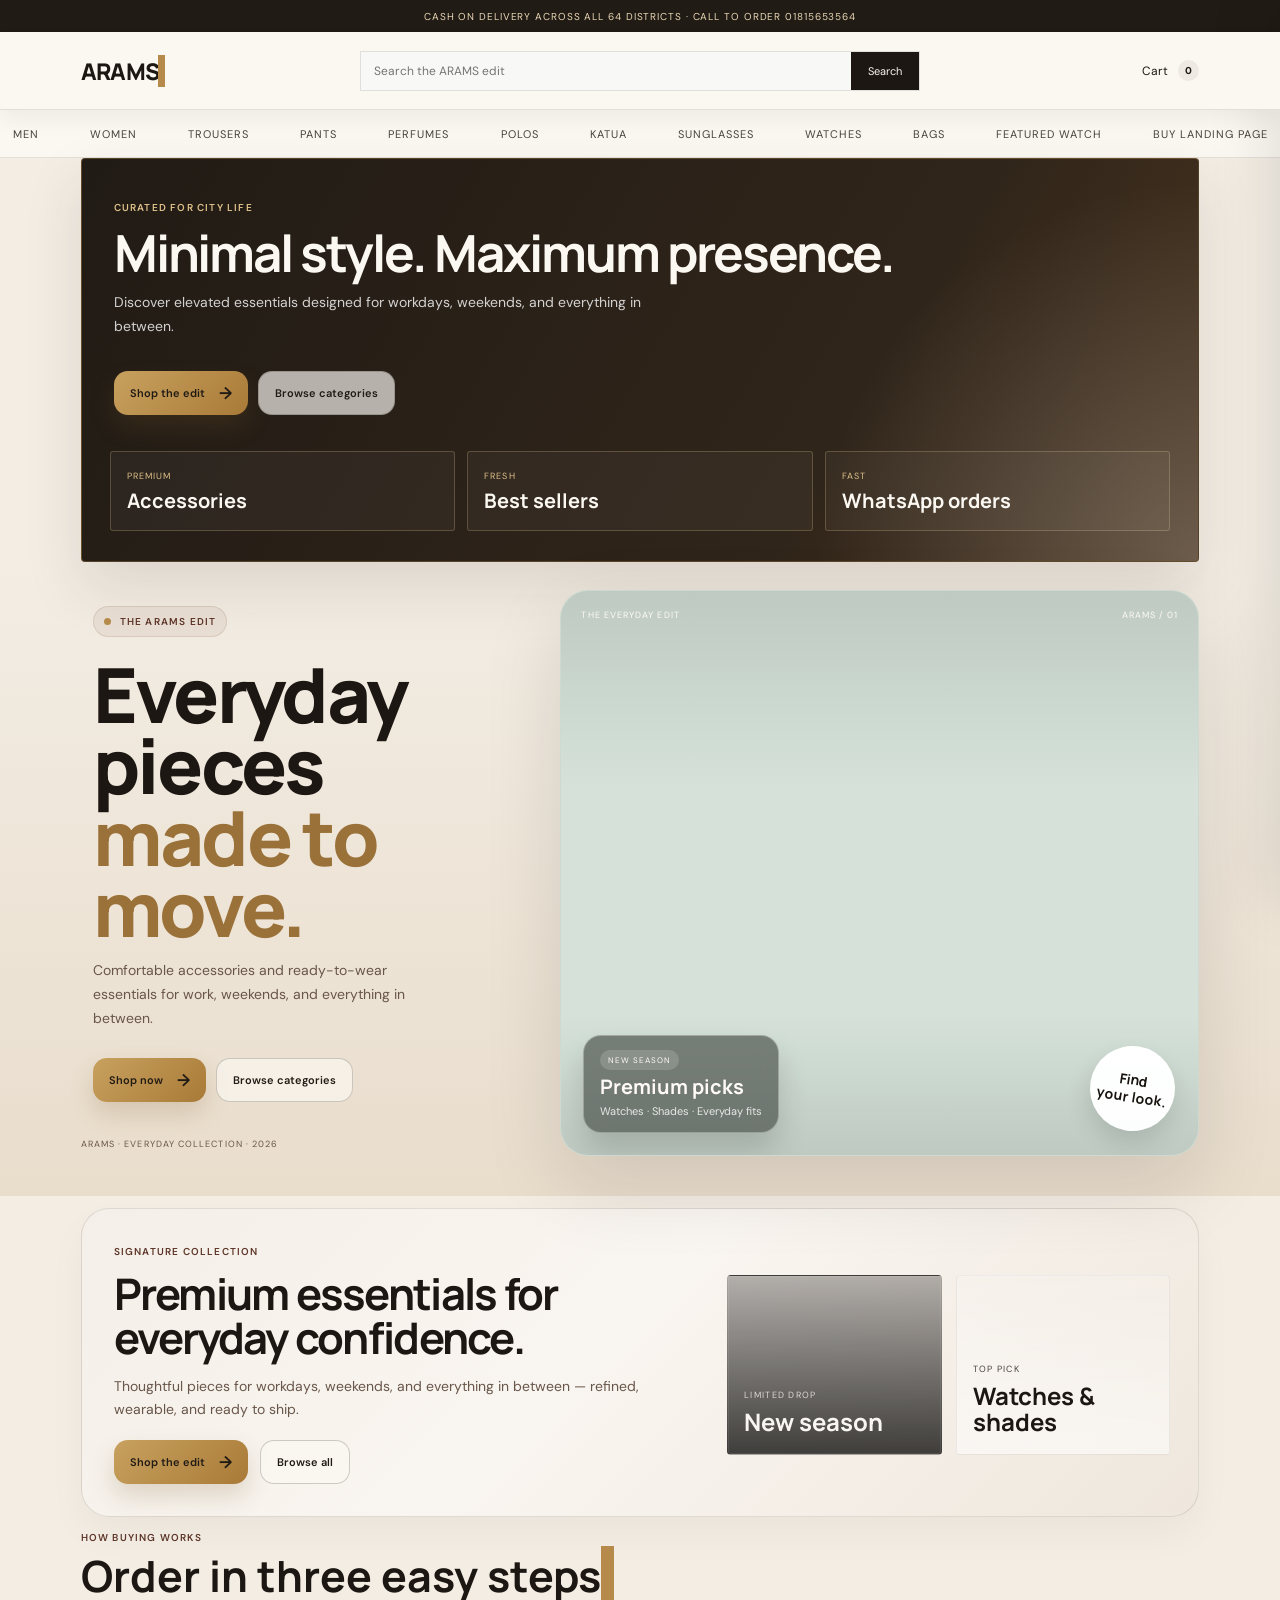
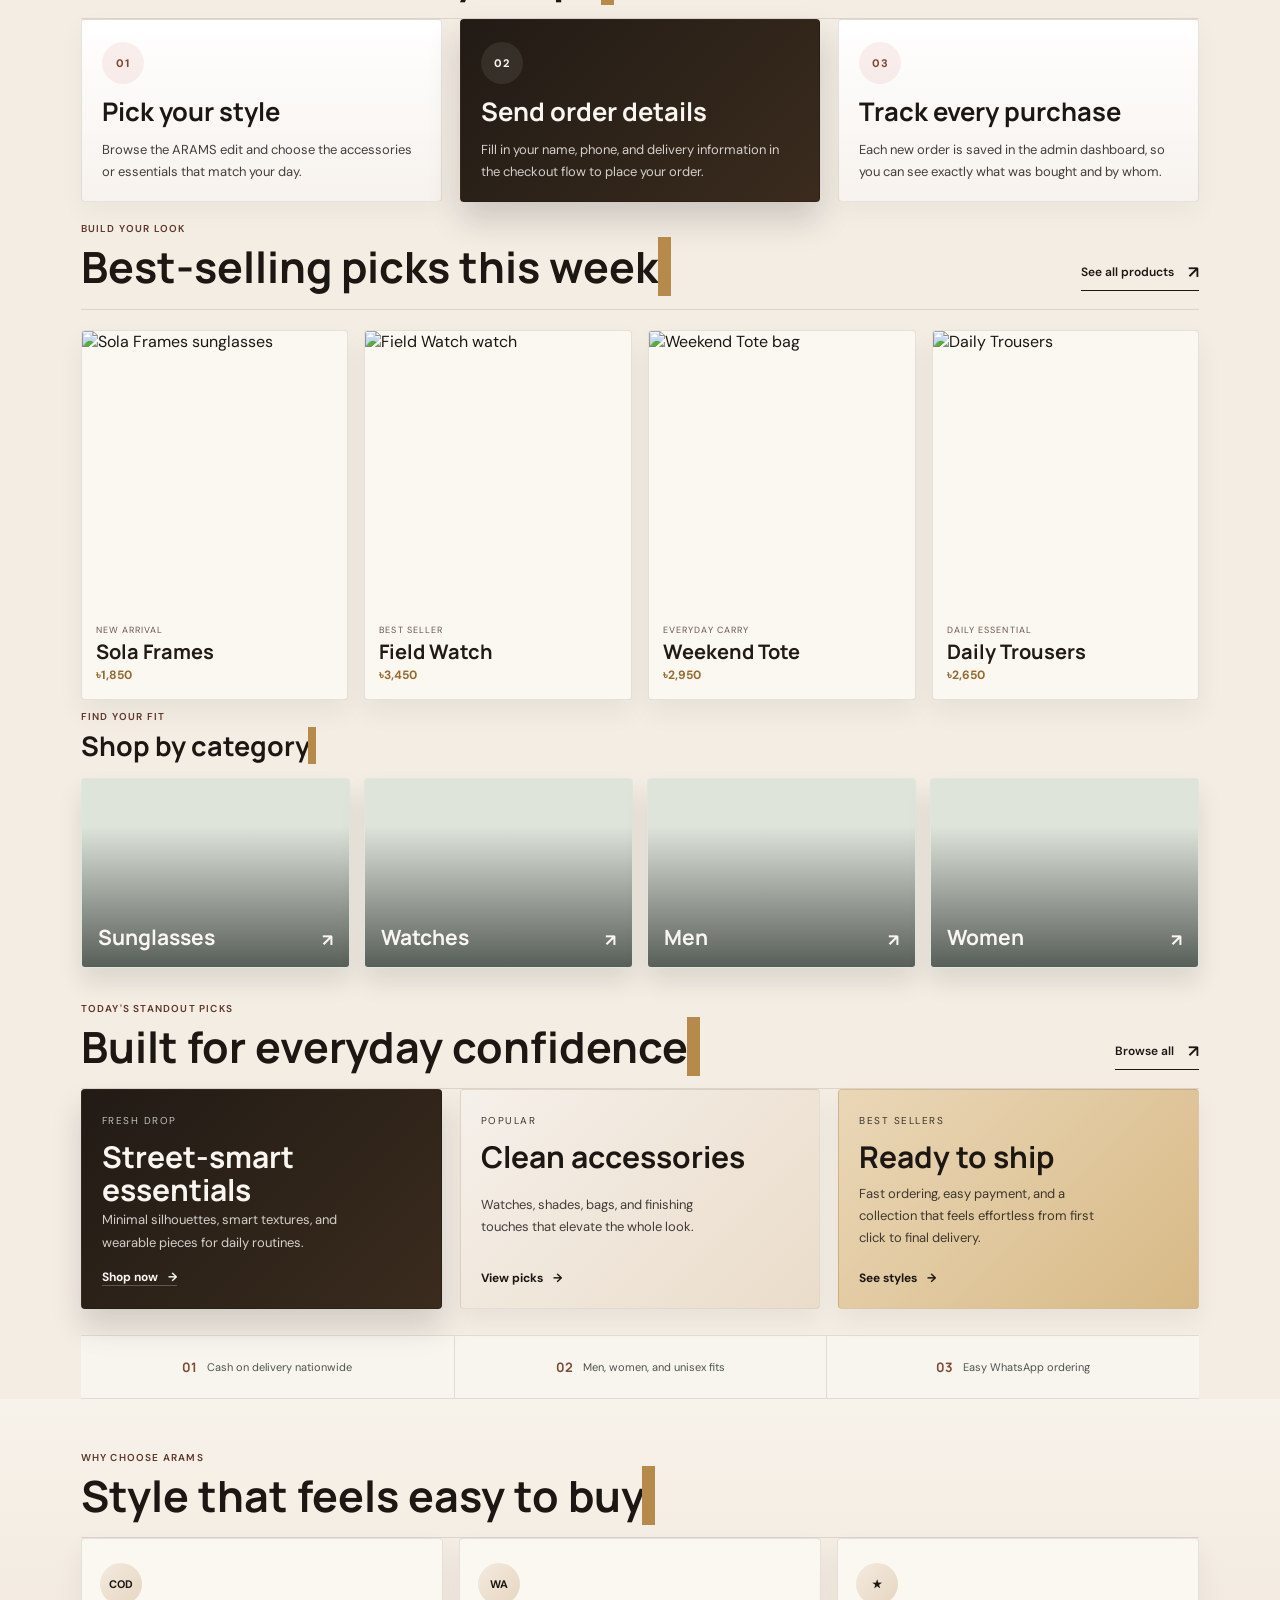
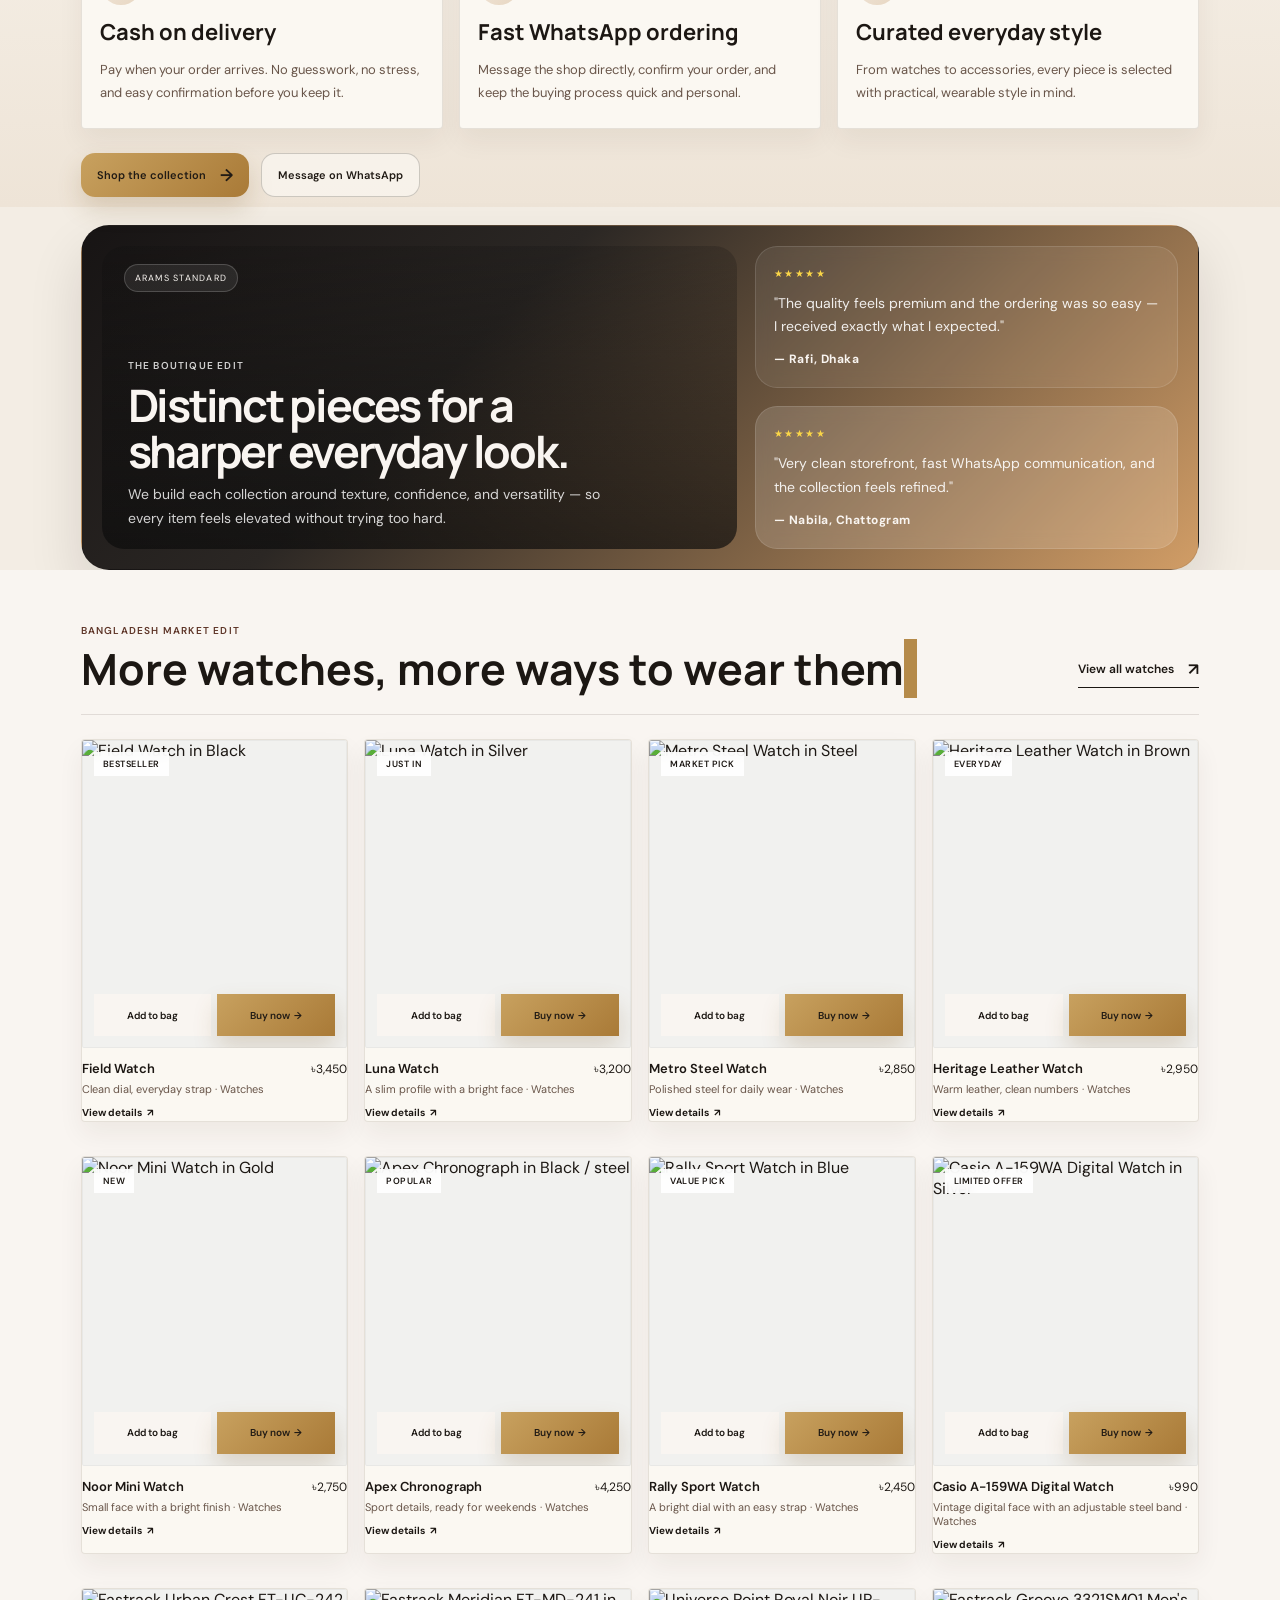
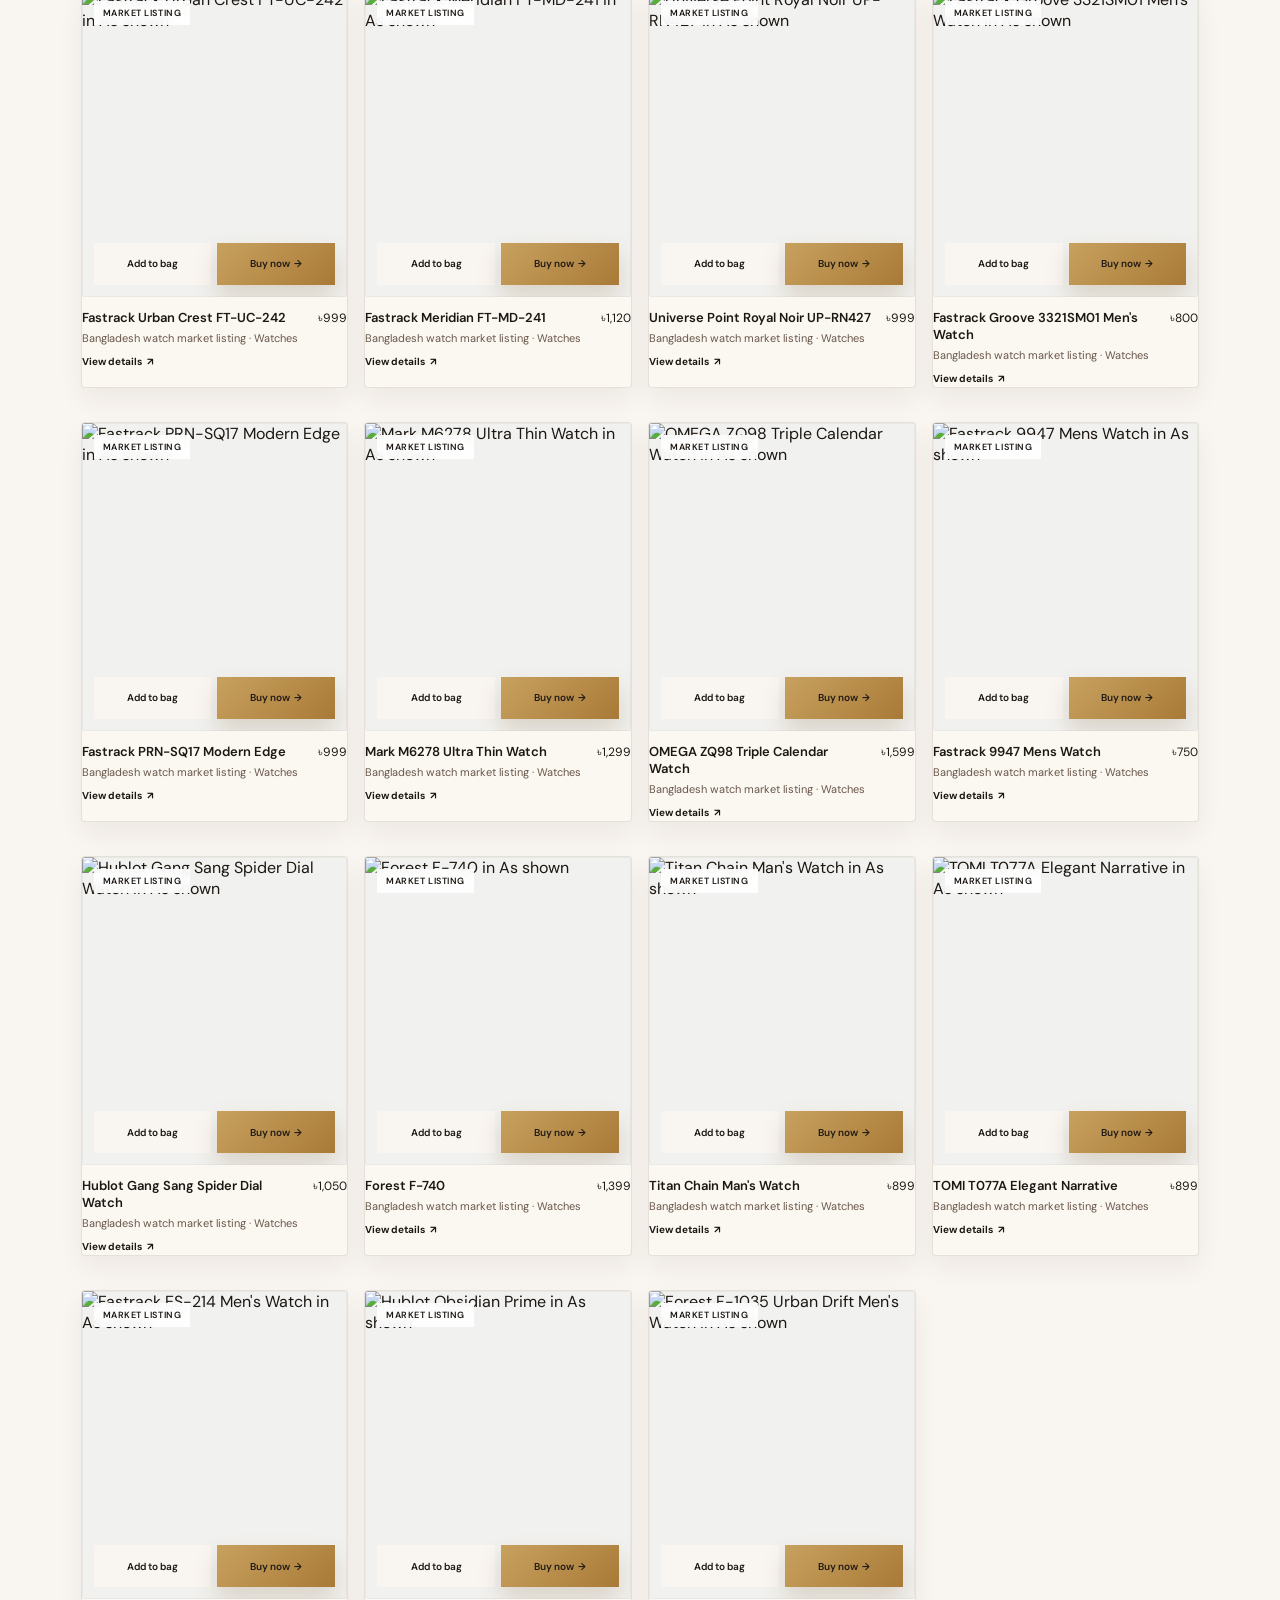
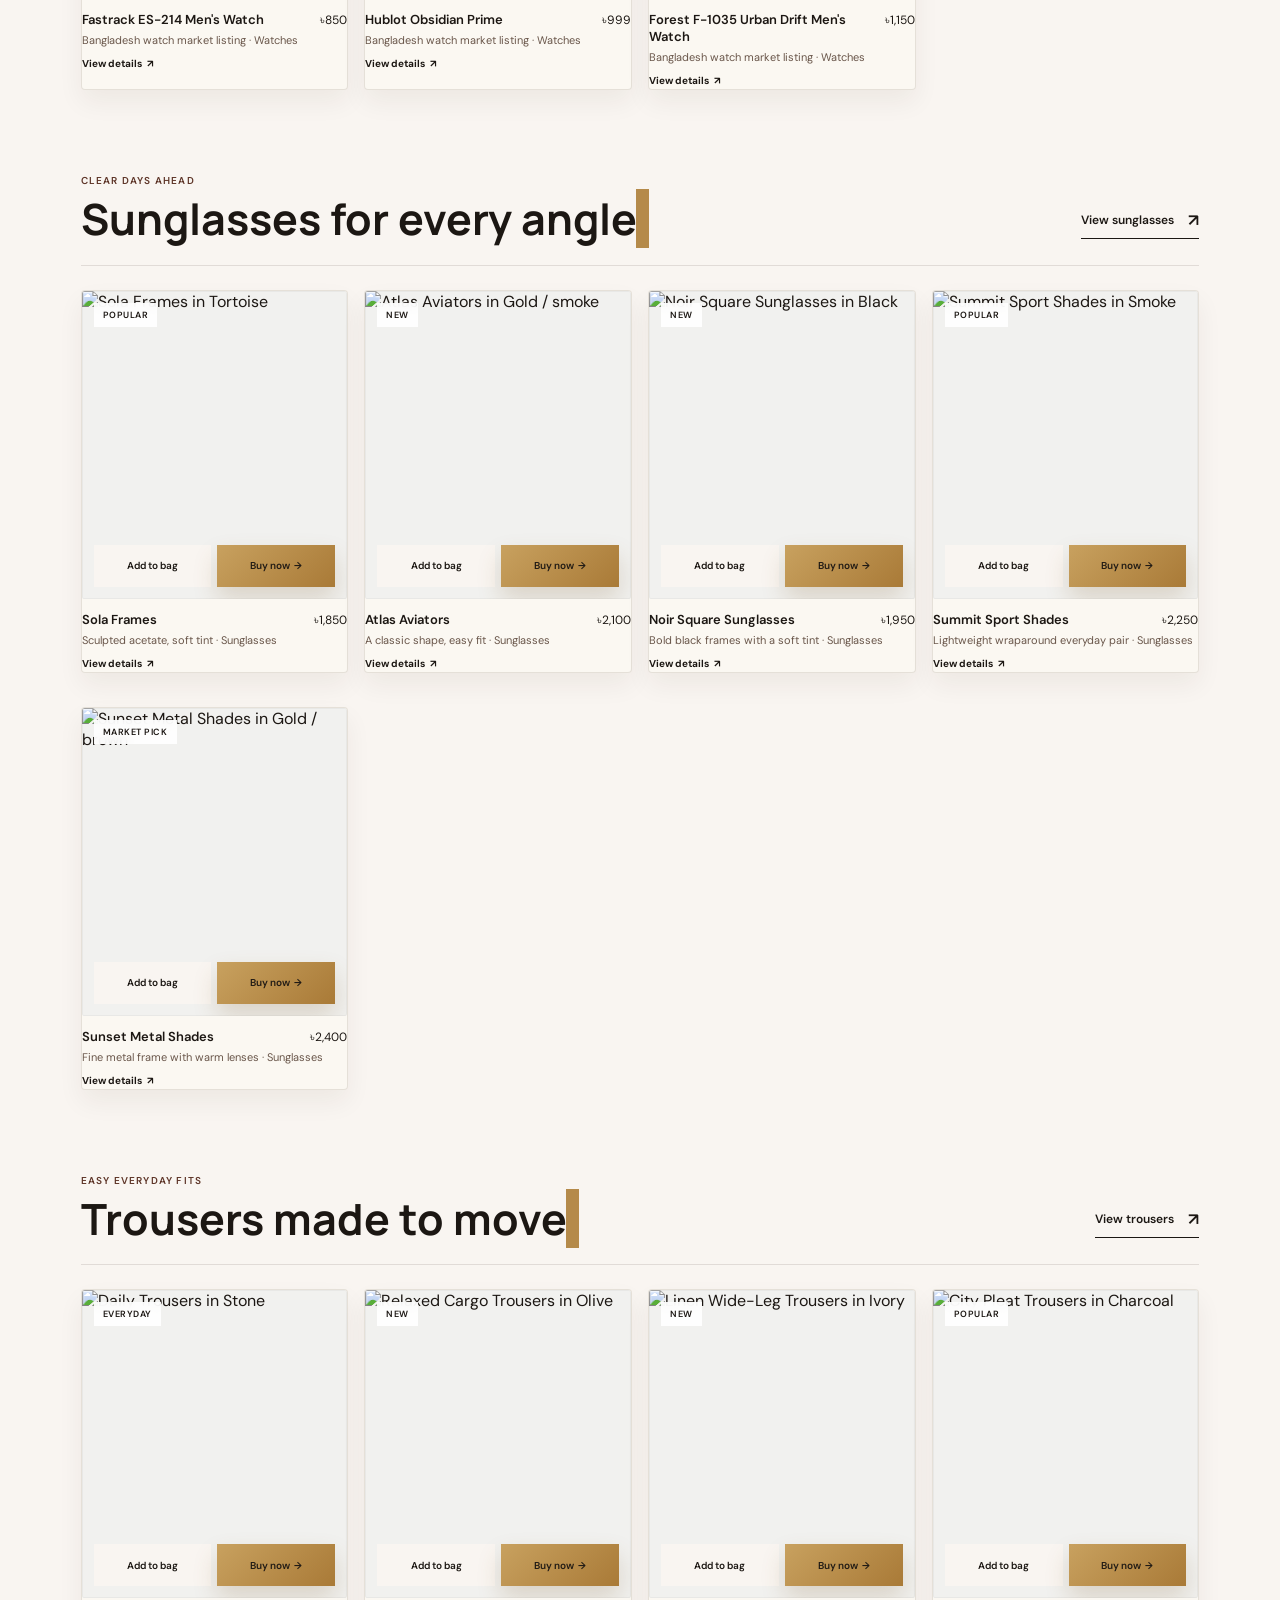
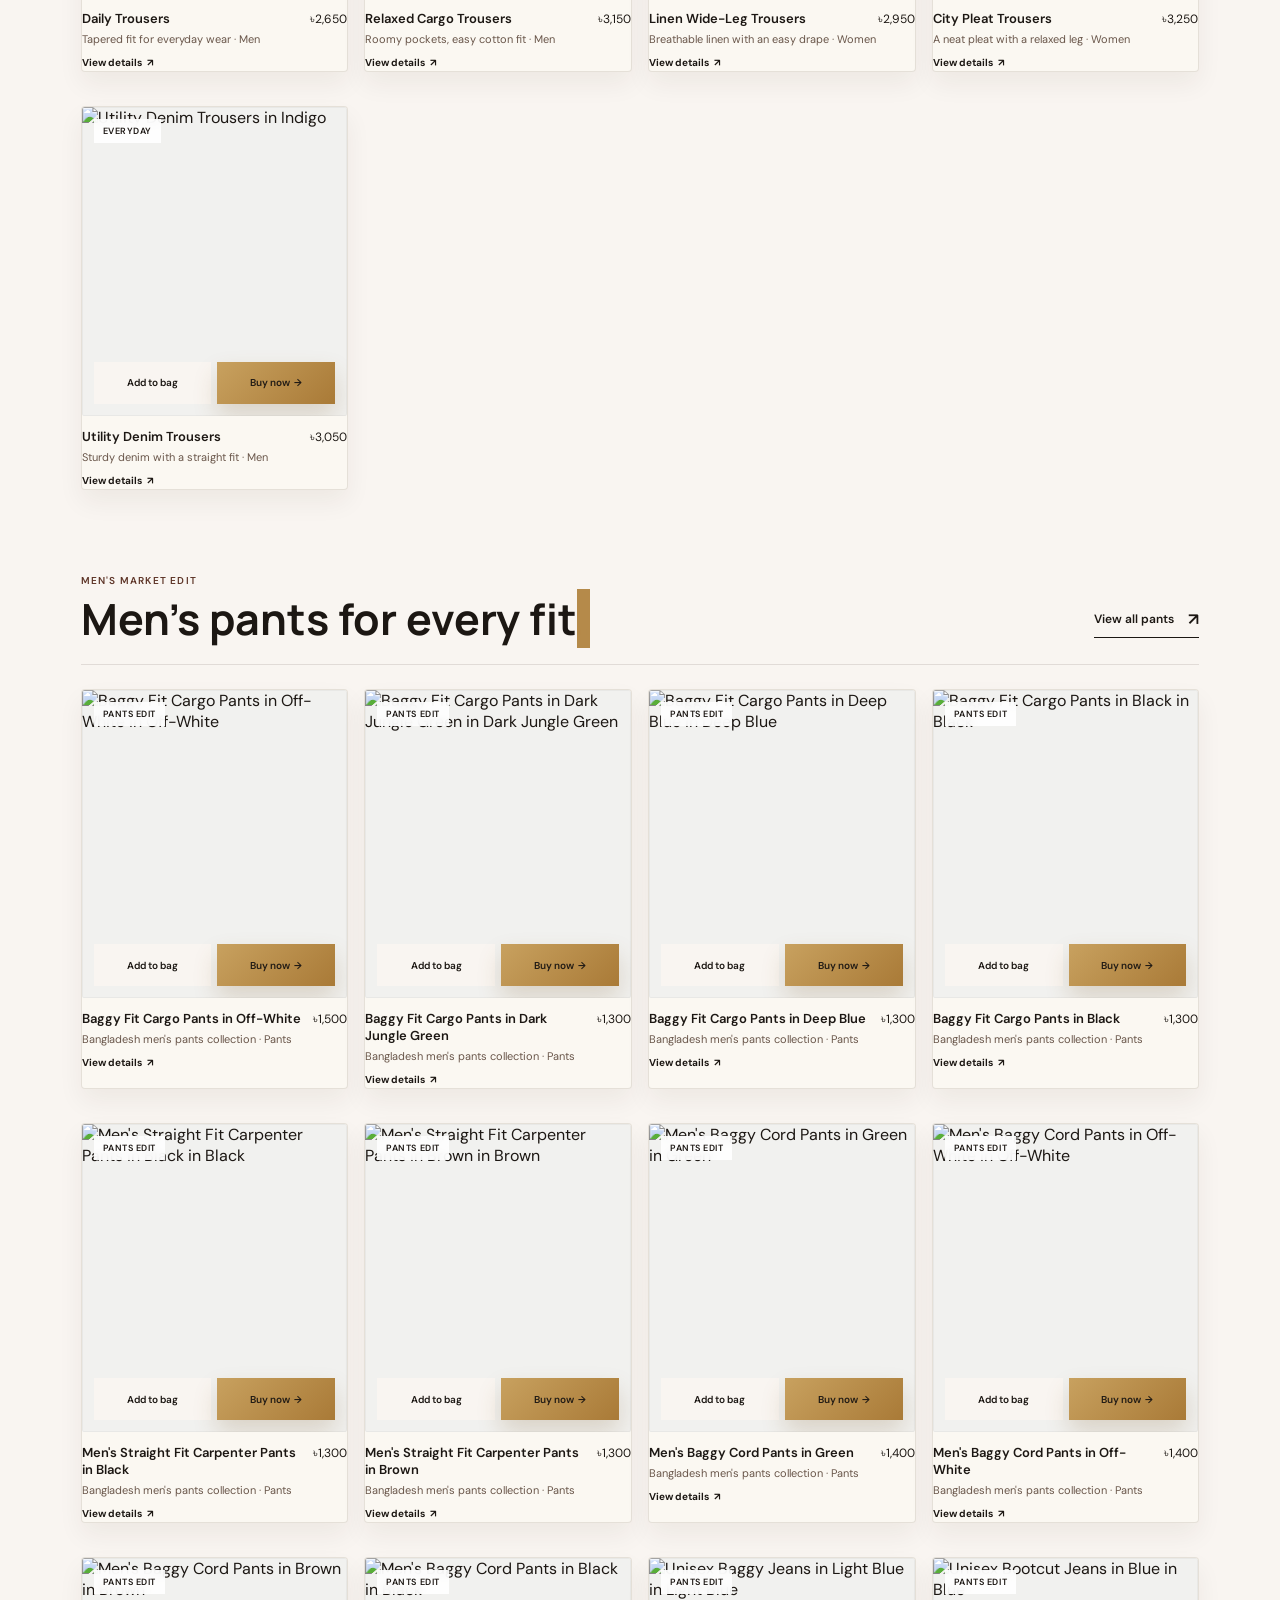
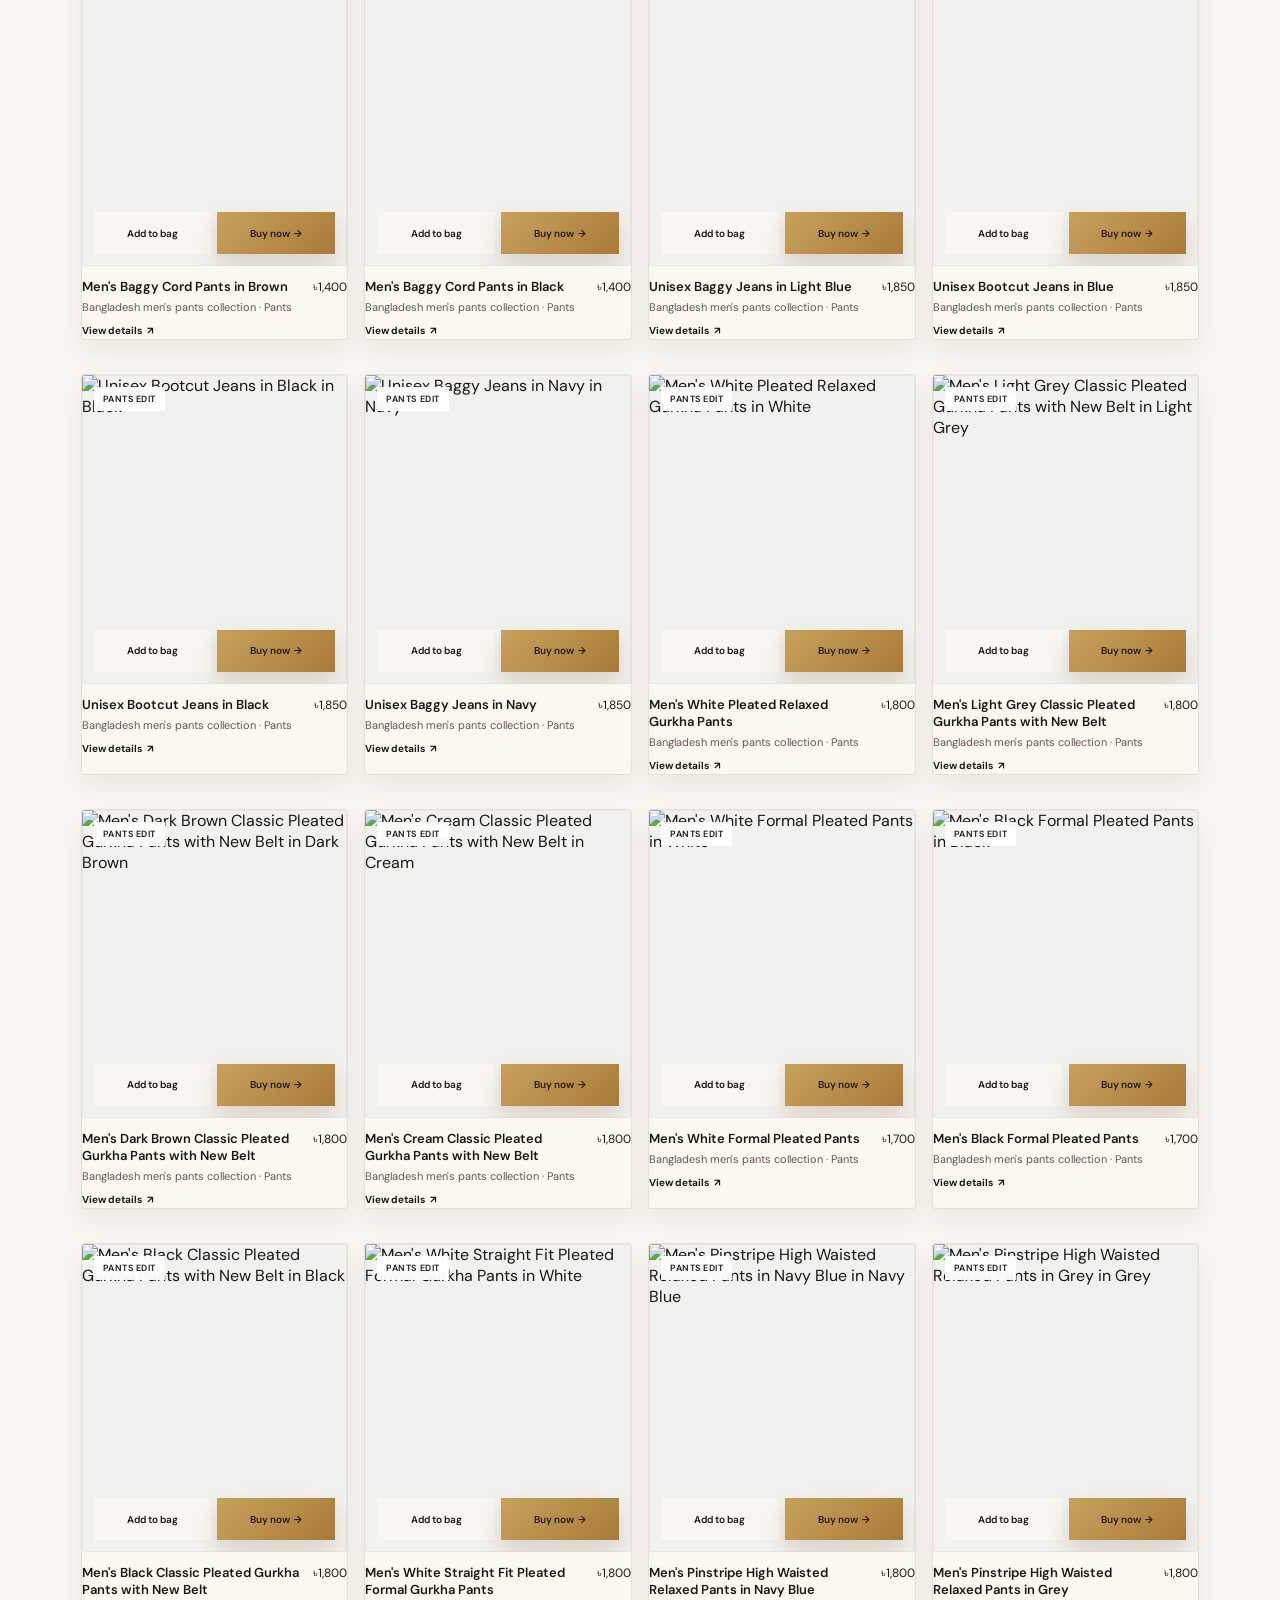
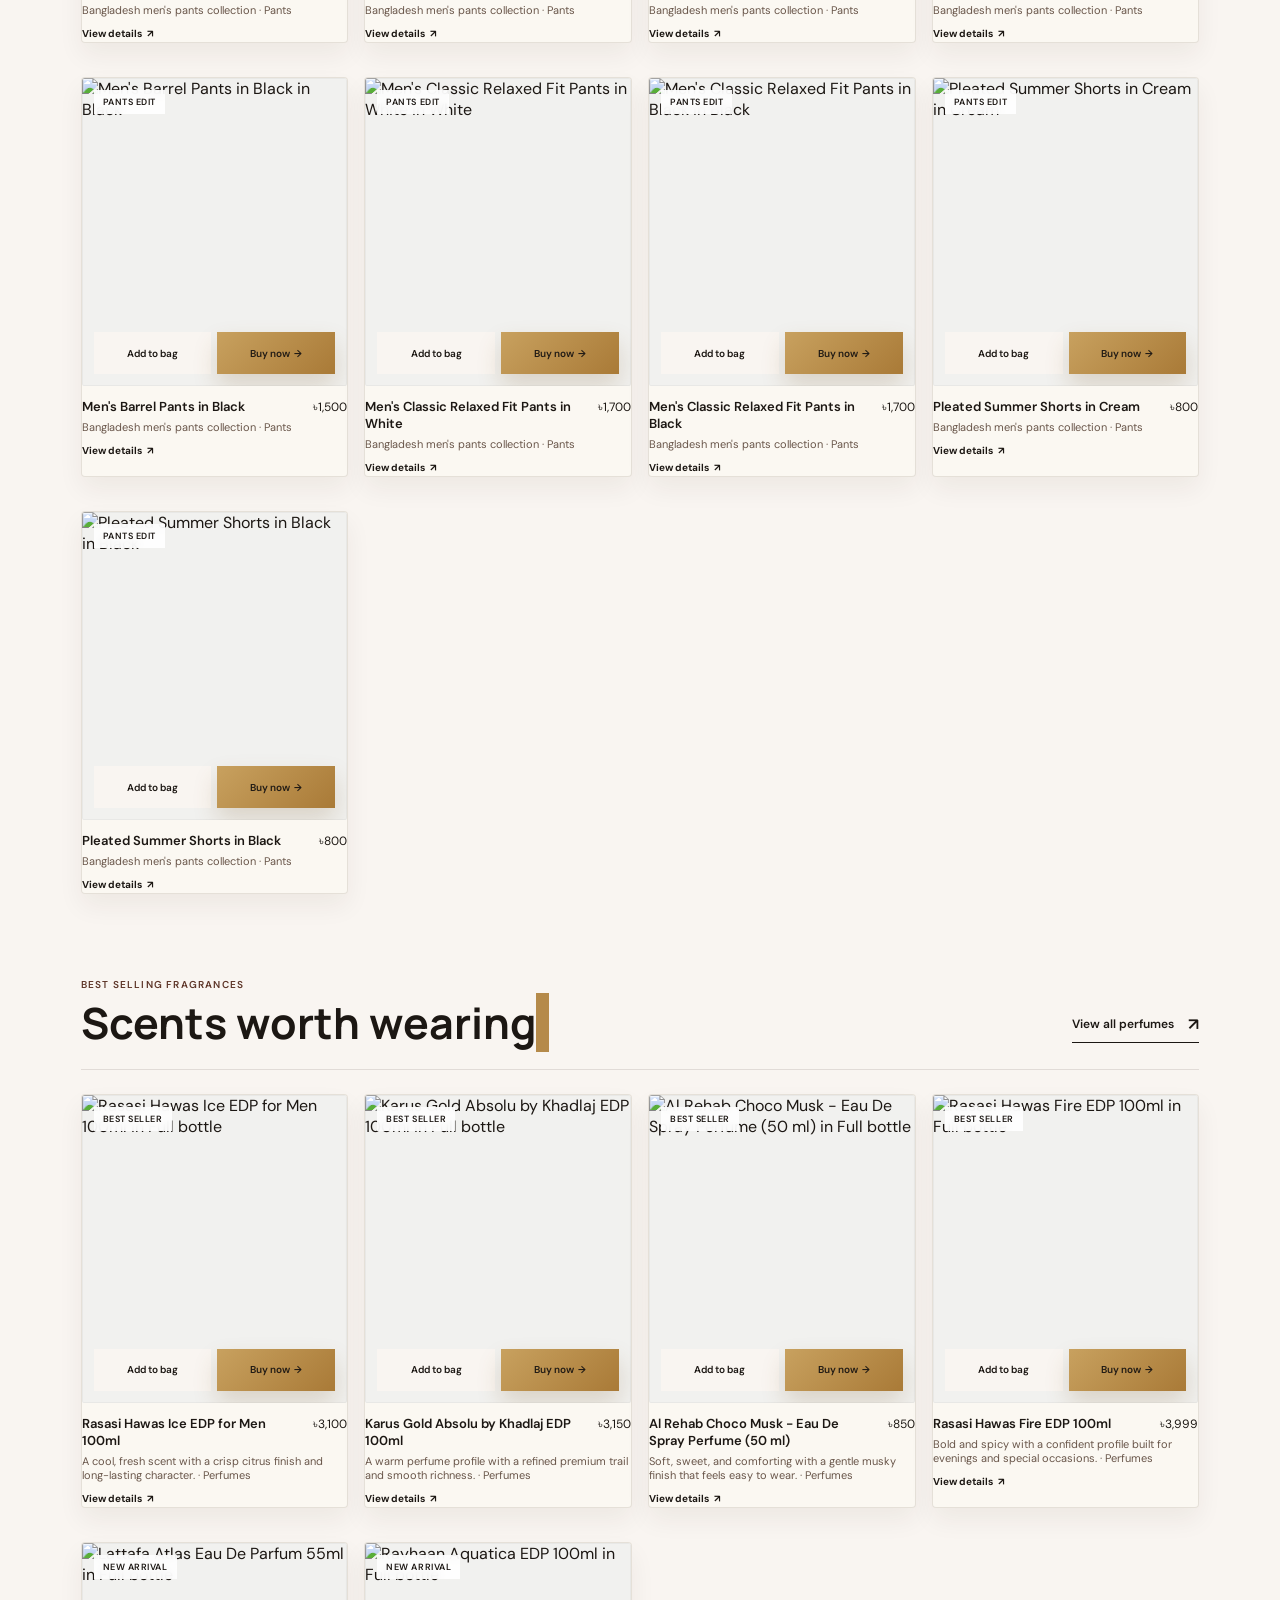
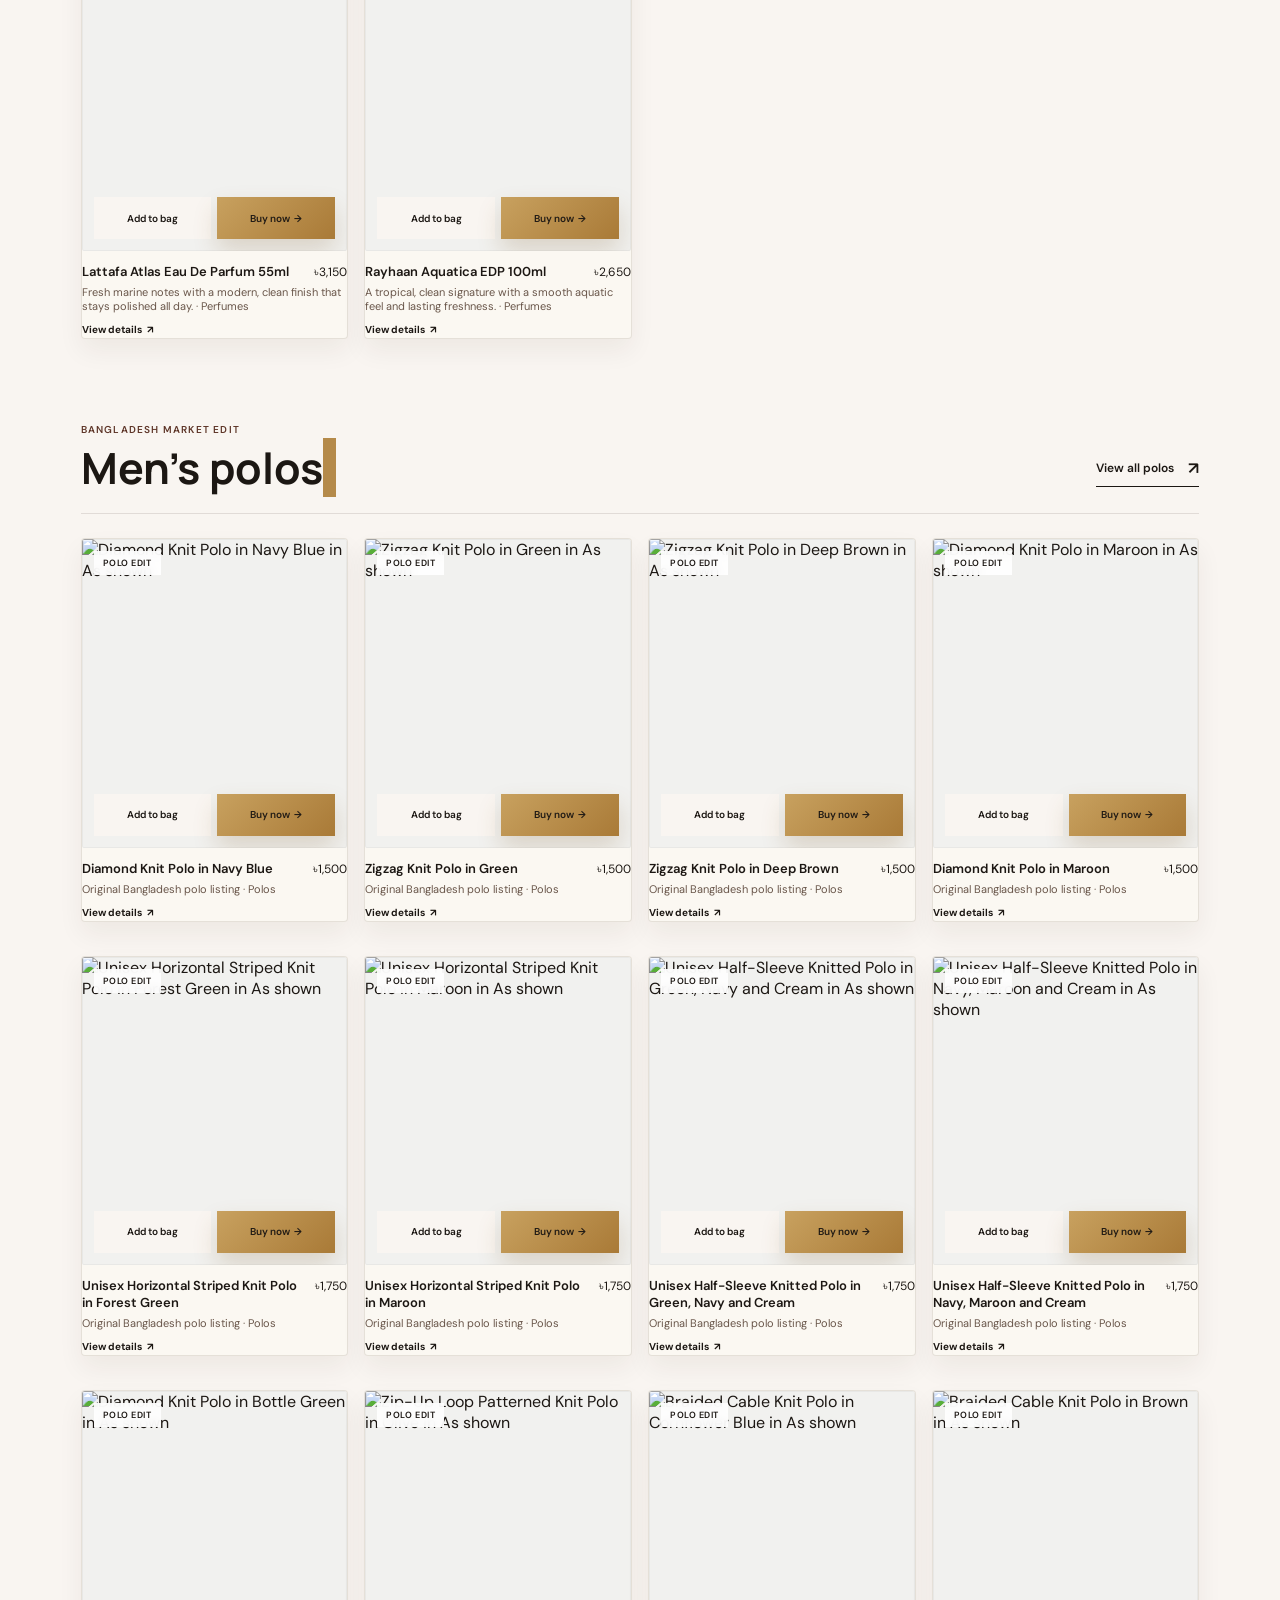
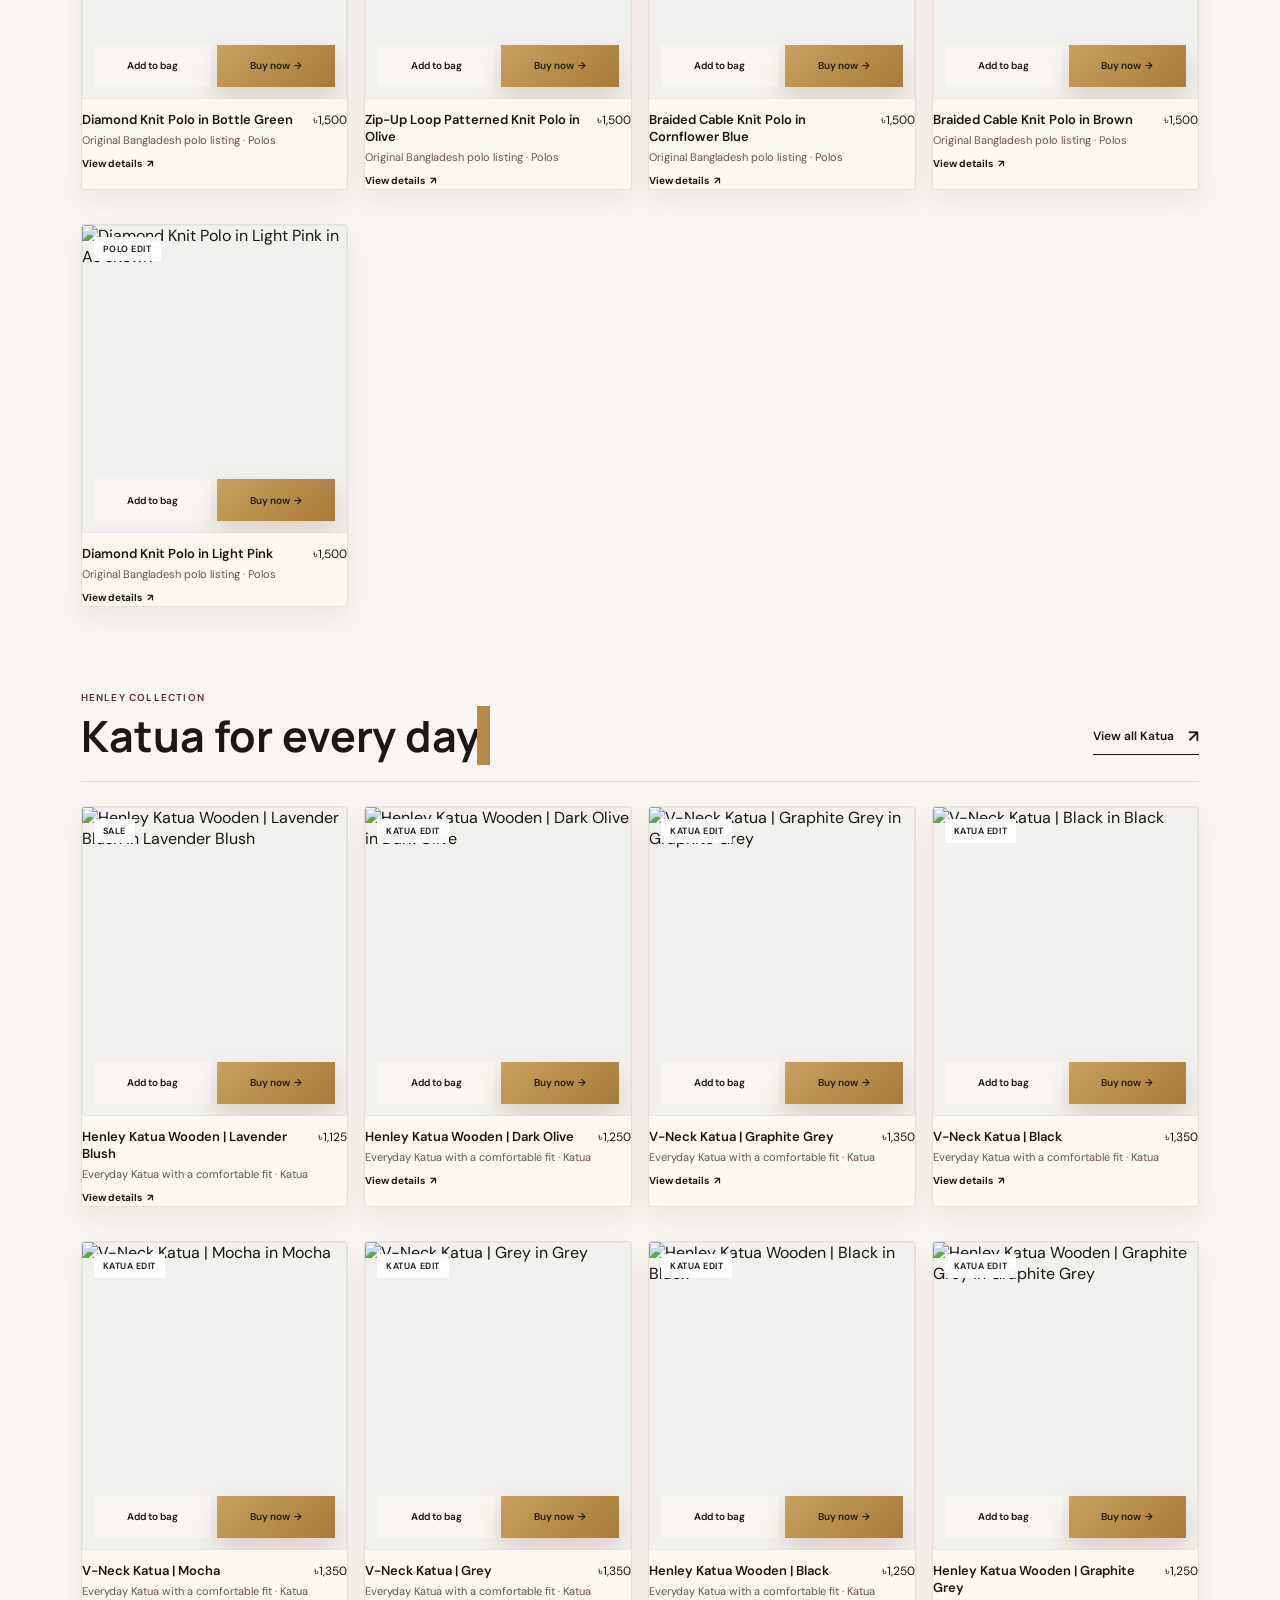
==== commit 7fe4a494: "k" ====
--- a/index.html
+++ b/index.html
@@ -3,7 +3,7 @@
 <head>
   <meta charset="utf-8">
   <meta name="viewport" content="width=device-width, initial-scale=1">
-  <meta name="theme-color" content="#f3f4ef">
+  <meta name="theme-color" content="#211b15">
   <meta name="description" content="Shop sunglasses, watches, and everyday style for men and women at ARAMS.">
   <title>ARAMS — Accessories and everyday style</title>
   <link rel="preconnect" href="https://fonts.googleapis.com">
@@ -12,7 +12,7 @@
   <link rel="stylesheet" href="styles.css">
   <script src="app.js" defer></script>
 </head>
-<body>
+<body class="home-page">
   <div class="announcement">CASH ON DELIVERY ACROSS ALL 64 DISTRICTS · CALL TO ORDER 01815653564</div>
   <header class="site-header">
     <a class="wordmark" href="#top" aria-label="ARAMS home">ARAMS<span>.</span></a>
@@ -41,6 +41,23 @@
     <a href="#footer">Contact</a>
   </nav>
 
+  <div class="luxury-promo" aria-label="Luxury brand showcase">
+    <div class="luxury-promo-copy">
+      <p class="eyebrow"><span class="eyebrow-mark"></span> Curated for city life</p>
+      <h2>Minimal style. Maximum presence.</h2>
+      <p>Discover elevated essentials designed for workdays, weekends, and everything in between.</p>
+      <div class="hero-actions">
+        <a class="hero-cta" href="#shop">Shop the edit <span aria-hidden="true">→</span></a>
+        <a class="hero-secondary" href="#departments">Browse categories</a>
+      </div>
+    </div>
+    <div class="luxury-promo-grid">
+      <div><span>Premium</span><strong>Accessories</strong></div>
+      <div><span>Fresh</span><strong>Best sellers</strong></div>
+      <div><span>Fast</span><strong>WhatsApp orders</strong></div>
+    </div>
+  </div>
+
   <main id="top">
     <section class="hero" aria-labelledby="hero-title">
       <div class="hero-copy">
@@ -55,7 +72,104 @@
       </div>
       <div class="hero-image" role="img" aria-label="Modern accessories and fashion editorial">
         <div class="image-caption"><span>THE EVERYDAY EDIT</span><span>ARAMS / 01</span></div>
+        <div class="hero-floating-card">
+          <span class="mini-pill">New season</span>
+          <strong>Premium picks</strong>
+          <small>Watches · Shades · Everyday fits</small>
+        </div>
         <div class="image-stamp">Find<br>your look.</div>
+      </div>
+    </section>
+
+    <section class="luxury-collection" aria-labelledby="luxury-title">
+      <div class="luxury-copy">
+        <p class="eyebrow">Signature collection</p>
+        <h2 id="luxury-title">Premium essentials for everyday confidence<span>.</span></h2>
+        <p>Thoughtful pieces for workdays, weekends, and everything in between — refined, wearable, and ready to ship.</p>
+        <div class="luxury-actions">
+          <a class="hero-cta" href="#shop">Shop the edit <span aria-hidden="true">→</span></a>
+          <a class="hero-secondary" href="#departments">Browse all</a>
+        </div>
+      </div>
+      <div class="luxury-cards" aria-label="Featured mood board">
+        <div class="luxury-panel luxury-panel--dark">
+          <span>Limited drop</span>
+          <strong>New season</strong>
+        </div>
+        <div class="luxury-panel luxury-panel--light">
+          <span>Top pick</span>
+          <strong>Watches & shades</strong>
+        </div>
+      </div>
+    </section>
+
+    <section class="buy-promise" aria-labelledby="promise-title">
+      <div class="section-heading compact-heading">
+        <div>
+          <p class="eyebrow">How buying works</p>
+          <h2 id="promise-title">Order in three easy steps<span>.</span></h2>
+        </div>
+      </div>
+      <div class="promise-grid">
+        <article class="promise-card">
+          <span class="promise-number">01</span>
+          <h3>Pick your style</h3>
+          <p>Browse the ARAMS edit and choose the accessories or essentials that match your day.</p>
+        </article>
+        <article class="promise-card promise-card--highlight">
+          <span class="promise-number">02</span>
+          <h3>Send order details</h3>
+          <p>Fill in your name, phone, and delivery information in the checkout flow to place your order.</p>
+        </article>
+        <article class="promise-card">
+          <span class="promise-number">03</span>
+          <h3>Track every purchase</h3>
+          <p>Each new order is saved in the admin dashboard, so you can see exactly what was bought and by whom.</p>
+        </article>
+      </div>
+    </section>
+
+    <section class="featured-preview" aria-labelledby="featured-preview-title">
+      <div class="section-heading compact-heading">
+        <div>
+          <p class="eyebrow">Build your look</p>
+          <h2 id="featured-preview-title">Best-selling picks this week<span>.</span></h2>
+        </div>
+        <a class="text-link" href="#shop">See all products <span aria-hidden="true">↗</span></a>
+      </div>
+      <div class="featured-preview-grid premium-grid">
+        <article class="preview-card highlight-card">
+          <img src="https://images.unsplash.com/photo-1511499767150-a48a237f0083?auto=format&fit=crop&w=900&q=80" alt="Sola Frames sunglasses">
+          <div class="preview-copy">
+            <span>New arrival</span>
+            <strong>Sola Frames</strong>
+            <small>৳1,850</small>
+          </div>
+        </article>
+        <article class="preview-card highlight-card">
+          <img src="https://images.unsplash.com/photo-1523275335684-37898b6baf30?auto=format&fit=crop&w=900&q=80" alt="Field Watch watch">
+          <div class="preview-copy">
+            <span>Best seller</span>
+            <strong>Field Watch</strong>
+            <small>৳3,450</small>
+          </div>
+        </article>
+        <article class="preview-card highlight-card">
+          <img src="https://images.unsplash.com/photo-1548036328-c9fa89d128fa?auto=format&fit=crop&w=900&q=80" alt="Weekend Tote bag">
+          <div class="preview-copy">
+            <span>Everyday carry</span>
+            <strong>Weekend Tote</strong>
+            <small>৳2,950</small>
+          </div>
+        </article>
+        <article class="preview-card highlight-card">
+          <img src="https://images.unsplash.com/photo-1473966968600-fa801b869a1a?auto=format&fit=crop&w=900&q=80" alt="Daily Trousers">
+          <div class="preview-copy">
+            <span>Daily essential</span>
+            <strong>Daily Trousers</strong>
+            <small>৳2,650</small>
+          </div>
+        </article>
       </div>
     </section>
 
@@ -71,10 +185,99 @@
       </div>
     </section>
 
+    <section class="featured-picks" aria-labelledby="featured-title">
+      <div class="section-heading">
+        <div>
+          <p class="eyebrow">Today's standout picks</p>
+          <h2 id="featured-title">Built for everyday confidence<span>.</span></h2>
+        </div>
+        <a class="text-link" href="#shop">Browse all <span aria-hidden="true">↗</span></a>
+      </div>
+      <div class="feature-card-grid">
+        <article class="feature-card feature-card--dark">
+          <div>
+            <p class="feature-kicker">Fresh drop</p>
+            <h3>Street-smart essentials</h3>
+          </div>
+          <p>Minimal silhouettes, smart textures, and wearable pieces for daily routines.</p>
+          <a href="#shop" data-category="All">Shop now <span aria-hidden="true">→</span></a>
+        </article>
+        <article class="feature-card feature-card--light">
+          <div>
+            <p class="feature-kicker">Popular</p>
+            <h3>Clean accessories</h3>
+          </div>
+          <p>Watches, shades, bags, and finishing touches that elevate the whole look.</p>
+          <a href="#shop" data-category="Watches">View picks <span aria-hidden="true">→</span></a>
+        </article>
+        <article class="feature-card feature-card--accent">
+          <div>
+            <p class="feature-kicker">Best sellers</p>
+            <h3>Ready to ship</h3>
+          </div>
+          <p>Fast ordering, easy payment, and a collection that feels effortless from first click to final delivery.</p>
+          <a href="#shop" data-category="Sunglasses">See styles <span aria-hidden="true">→</span></a>
+        </article>
+      </div>
+    </section>
+
     <section class="service-strip" aria-label="Shopping information">
       <div><strong>01</strong><span>Cash on delivery nationwide</span></div>
       <div><strong>02</strong><span>Men, women, and unisex fits</span></div>
       <div><strong>03</strong><span>Easy WhatsApp ordering</span></div>
+    </section>
+
+    <section class="trust-section" aria-labelledby="trust-title">
+      <div class="section-heading compact-heading">
+        <div>
+          <p class="eyebrow">Why choose ARAMS</p>
+          <h2 id="trust-title">Style that feels easy to buy<span>.</span></h2>
+        </div>
+      </div>
+      <div class="trust-grid">
+        <article class="trust-card">
+          <span class="trust-icon">COD</span>
+          <h3>Cash on delivery</h3>
+          <p>Pay when your order arrives. No guesswork, no stress, and easy confirmation before you keep it.</p>
+        </article>
+        <article class="trust-card">
+          <span class="trust-icon">WA</span>
+          <h3>Fast WhatsApp ordering</h3>
+          <p>Message the shop directly, confirm your order, and keep the buying process quick and personal.</p>
+        </article>
+        <article class="trust-card">
+          <span class="trust-icon">★</span>
+          <h3>Curated everyday style</h3>
+          <p>From watches to accessories, every piece is selected with practical, wearable style in mind.</p>
+        </article>
+      </div>
+      <div class="trust-actions">
+        <a class="hero-cta" href="#shop">Shop the collection <span aria-hidden="true">→</span></a>
+        <a class="hero-secondary" href="https://wa.me/8801815653564" target="_blank" rel="noreferrer">Message on WhatsApp</a>
+      </div>
+    </section>
+
+    <section class="editorial-wall" aria-labelledby="editorial-wall-title">
+      <div class="editorial-wall__media">
+        <div class="editorial-wall__tag">ARAMS standard</div>
+        <div class="editorial-wall__info">
+          <p class="eyebrow">The boutique edit</p>
+          <h2 id="editorial-wall-title">Distinct pieces for a sharper everyday look.</h2>
+          <p>We build each collection around texture, confidence, and versatility — so every item feels elevated without trying too hard.</p>
+        </div>
+      </div>
+      <div class="testimonial-grid">
+        <article class="testimonial-card">
+          <span>★★★★★</span>
+          <p>"The quality feels premium and the ordering was so easy — I received exactly what I expected."</p>
+          <strong>— Rafi, Dhaka</strong>
+        </article>
+        <article class="testimonial-card testimonial-card--accent">
+          <span>★★★★★</span>
+          <p>"Very clean storefront, fast WhatsApp communication, and the collection feels refined."</p>
+          <strong>— Nabila, Chattogram</strong>
+        </article>
+      </div>
     </section>
 
     <section class="catalog-section" id="watches" aria-labelledby="watch-title">
@@ -195,7 +398,7 @@
           </select>
         </label>
       </div>
-      <div class="product-grid" id="product-grid" aria-live="polite"></div>
+      <div class="product-grid" id="product-grid" aria-live="polite" tabindex="-1"></div>
     </section>
 
     <section class="story-band" id="story">
--- a/styles.css
+++ b/styles.css
@@ -1,58 +1,228 @@
 :root {
   color-scheme: light;
-  --ink: #171717;
-  --muted: #707070;
-  --paper: #ffffff;
-  --white: #fff;
-  --line: #e5e5e5;
-  --red: #b83e32;
-  --green: #f1eee8;
+  --ink: #1c1713;
+  --muted: #69564a;
+  --paper: #f4eee6;
+  --white: #f9f5f1;
+  --line: rgba(53, 38, 30, 0.12);
+  --red: #7f4a35;
+  --red-deep: #5e3528;
+  --green: rgba(90, 71, 57, 0.08);
+  --stone: #e7dccd;
+  --gold: #b67d4f;
+  --amber: #cf8d5d;
   --display: "Manrope", sans-serif;
   --body: "DM Sans", sans-serif;
 }
 
 * { box-sizing: border-box; }
 html { scroll-behavior: smooth; }
-body { margin: 0; background: var(--paper); color: var(--ink); font-family: var(--body); -webkit-font-smoothing: antialiased; }
+body { margin: 0; background: linear-gradient(180deg, #f7f1eb 0%, #f1e7dc 100%); color: var(--ink); font-family: var(--body); -webkit-font-smoothing: antialiased; }
 button, input, textarea, select { font: inherit; }
 button, a, select { -webkit-tap-highlight-color: transparent; }
 a { color: inherit; text-decoration: none; }
 button { color: inherit; }
-.announcement { min-height: 32px; display: grid; place-items: center; padding: 7px 16px; background: var(--ink); color: var(--white); font-size: 10px; letter-spacing: .09em; text-align: center; }
-.site-header { height: 72px; padding: 0 6.3%; display: flex; align-items: center; justify-content: space-between; border-bottom: 1px solid var(--line); }
-.wordmark { font-family: var(--display); font-size: 23px; font-weight: 800; letter-spacing: 0; }
+.announcement { min-height: 32px; display: grid; place-items: center; padding: 7px 16px; background: linear-gradient(135deg, #2a201b 0%, #6e4332 35%, #c78b61 100%); color: #f8f1ea; font-size: 10px; letter-spacing: .09em; text-align: center; }
+.site-header { height: 72px; padding: 0 6.3%; display: flex; align-items: center; justify-content: space-between; border-bottom: 1px solid var(--line); background: rgba(249,245,241,0.96); backdrop-filter: blur(14px); position: sticky; top: 0; z-index: 20; box-shadow: 0 10px 20px rgba(26,23,19,0.05); }
+.wordmark { font-family: var(--display); font-size: 23px; font-weight: 800; letter-spacing: 0; color: var(--ink); letter-spacing: -.03em; }
 .wordmark span, .section-heading h2 span { color: var(--red); }
-.main-nav { display: flex; gap: 36px; margin-left: 68px; font-size: 12px; color: #484d47; }
+.main-nav { display: flex; gap: 36px; margin-left: 68px; font-size: 12px; color: rgba(28,23,19,.8); text-transform: uppercase; letter-spacing: .09em; }
 .main-nav a:hover, .site-footer a:last-child:hover { color: var(--red); }
+.editorial-banner {
+  display: flex;
+  align-items: center;
+  justify-content: center;
+  gap: 20px;
+  flex-wrap: wrap;
+  padding: 14px 20px;
+  background: linear-gradient(90deg, #f2e7dc 0%, #e9d4ba 35%, #d5a57b 100%);
+  border-bottom: 1px solid rgba(255,255,255,.07);
+  text-align: center;
+}
+.editorial-banner span {
+  display: inline-flex;
+  align-items: center;
+  justify-content: center;
+  padding: 6px 10px;
+  border: 1px solid rgba(255,255,255,.18);
+  background: rgba(255,255,255,.08);
+  border-radius: 999px;
+  color: var(--white);
+  font-size: 9px;
+  letter-spacing: .14em;
+  text-transform: uppercase;
+}
+.editorial-banner strong {
+  font-family: var(--display);
+  font-size: clamp(18px, 2vw, 26px);
+  letter-spacing: -.03em;
+  color: var(--white);
+}
+.editorial-banner p {
+  margin: 0;
+  color: rgba(255,255,255,.82);
+  font-size: 11px;
+}
+.editorial-banner a {
+  display: inline-flex;
+  align-items: center;
+  justify-content: center;
+  min-height: 32px;
+  padding: 0 12px;
+  border-radius: 999px;
+  background: rgba(255,255,255,.1);
+  border: 1px solid rgba(255,255,255,.14);
+  color: var(--white);
+  font-size: 10px;
+  font-weight: 700;
+  letter-spacing: .12em;
+  text-transform: uppercase;
+}
+.luxury-promo {
+  display: grid;
+  grid-template-columns: 1.2fr .8fr;
+  gap: 24px;
+  align-items: center;
+  margin: 0 6.3%;
+  padding: 30px 28px;
+  background: linear-gradient(135deg, #efe5d9 0%, #d9b89c 34%, #b9724f 68%, #8d593f 100%);
+  border: 1px solid rgba(42,31,24,.10);
+  border-radius: 32px;
+  color: #201914;
+  box-shadow: 0 25px 60px rgba(56,39,28,.12);
+  position: relative;
+  overflow: hidden;
+}
+.luxury-promo::before {
+  content: "";
+  position: absolute;
+  inset: 0;
+  background: radial-gradient(circle at bottom right, rgba(255,255,255,.2), transparent 32%);
+  pointer-events: none;
+}
+.luxury-promo-copy {
+  display: grid;
+  gap: 14px;
+  padding: 12px 4px;
+}
+.luxury-promo-copy h2 {
+  margin: 0;
+  font-family: var(--display);
+  font-size: clamp(34px, 4vw, 58px);
+  line-height: .96;
+  letter-spacing: -.04em;
+  color: var(--white);
+}
+.luxury-promo-copy p:not(.eyebrow) {
+  max-width: 540px;
+  margin: 0;
+  color: rgba(255,255,255,.8);
+  font-size: 14px;
+  line-height: 1.7;
+}
+.luxury-promo .hero-actions {
+  margin-top: 18px;
+}
+.luxury-promo-grid {
+  display: grid;
+  grid-template-columns: repeat(3, minmax(0, 1fr));
+  gap: 12px;
+}
+.luxury-promo-grid div {
+  display: grid;
+  gap: 8px;
+  padding: 18px 16px;
+  background: rgba(255,255,255,.06);
+  border: 1px solid rgba(255,255,255,.12);
+  border-radius: 18px;
+}
+.luxury-promo-grid span {
+  color: rgba(255,255,255,.7);
+  font-size: 9px;
+  letter-spacing: .12em;
+  text-transform: uppercase;
+}
+.luxury-promo-grid strong {
+  font-family: var(--display);
+  font-size: 20px;
+  line-height: 1.1;
+}
 .bag-button { display: inline-flex; gap: 10px; align-items: center; border: 0; background: transparent; padding: 10px 0 10px 10px; font-size: 12px; cursor: pointer; }
 .bag-count { width: 21px; height: 21px; border-radius: 50%; display: grid; place-items: center; background: var(--green); font-size: 10px; font-weight: 700; }
-.hero { display: grid; grid-template-columns: .82fr 1.18fr; min-height: 510px; padding: 22px 6.3% 46px; gap: 3.2%; align-items: stretch; background: var(--white); }
+.hero { display: grid; grid-template-columns: .82fr 1.18fr; min-height: 510px; padding: 22px 6.3% 46px; gap: 3.2%; align-items: stretch; background: linear-gradient(180deg, #f7f1eb 0%, #eadbc8 100%); }
 .hero-copy { position: relative; display: flex; flex-direction: column; align-items: flex-start; justify-content: center; padding: 22px 0 48px; }
-.eyebrow { margin: 0; color: var(--muted); font-size: 10px; font-weight: 600; letter-spacing: .12em; text-transform: uppercase; }
+.eyebrow { margin: 0; color: var(--red-deep); font-size: 10px; font-weight: 600; letter-spacing: .12em; text-transform: uppercase; }
+.hero-copy .eyebrow {
+  background: rgba(124, 74, 52, 0.08);
+  padding: 8px 10px;
+  border-radius: 999px;
+  border: 1px solid rgba(124, 74, 52, 0.14);
+}
 .hero-copy .eyebrow { display: flex; align-items: center; gap: 9px; }
-.eyebrow-mark { width: 7px; height: 7px; background: var(--red); border-radius: 50%; }
-.hero h1 { margin: 22px 0 15px; font-family: var(--display); font-size: clamp(55px, 7.3vw, 100px); line-height: .94; letter-spacing: -.035em; font-weight: 800; }
+.eyebrow-mark { width: 7px; height: 7px; background: var(--gold); border-radius: 50%; }
+.hero h1 { margin: 22px 0 15px; font-family: var(--display); font-size: clamp(55px, 7.3vw, 100px); line-height: .94; letter-spacing: -.035em; font-weight: 800; color: var(--ink); }
 .hero h1 span { color: var(--red); }
-.hero-description { max-width: 345px; margin: 0; color: #646a62; font-size: 14px; line-height: 1.7; }
+.hero-description { max-width: 345px; margin: 0; color: var(--muted); font-size: 14px; line-height: 1.7; }
 .text-link { display: inline-flex; align-items: center; gap: 14px; border: 0; border-bottom: 1px solid var(--ink); padding: 0 0 7px; background: transparent; font-size: 12px; font-weight: 600; cursor: pointer; }
+.hero-cta, .hero-secondary { min-height: 48px; border-radius: 14px; }
+.hero-cta { background: linear-gradient(135deg, #ff8d67 0%, #ef5d43 38%, #cf3329 100%); box-shadow: 0 16px 32px rgba(255,103,76,.32); }
+.hero-secondary { background: rgba(245,239,232,.8); color: #201914; }
 .text-link span { font-size: 17px; transition: transform .2s ease; }
 .text-link:hover span { transform: translate(3px, -2px); }
 .hero-copy > .text-link { margin-top: 27px; }
 .hero-actions { display: flex; flex-wrap: wrap; gap: 10px; margin-top: 27px; }
-.hero-cta, .hero-secondary { min-height: 44px; display: inline-flex; align-items: center; justify-content: center; gap: 14px; padding: 0 16px; font-size: 11px; font-weight: 600; }
-.hero-cta { background: var(--red); color: var(--white); }
+.hero-cta, .hero-secondary { min-height: 44px; display: inline-flex; align-items: center; justify-content: center; gap: 14px; padding: 0 16px; font-size: 11px; font-weight: 600; transition: transform .2s ease, box-shadow .2s ease; }
+.hero-cta { background: linear-gradient(135deg, #ff8d67 0%, #ef5d43 38%, #cf3329 100%); color: var(--white); box-shadow: 0 16px 32px rgba(255,103,76,.34); }
 .hero-cta span { font-size: 17px; }
-.hero-secondary { border: 1px solid var(--line); background: transparent; }
-.hero-cta:hover { background: #cf3928; }
-.hero-secondary:hover { border-color: var(--ink); }
+.hero-secondary { border: 1px solid rgba(255,255,255,.2); background: rgba(245,239,232,.12); }
+.hero-cta:hover, .hero-secondary:hover { transform: translateY(-1px); }
+.hero-cta:hover { background: linear-gradient(135deg, #ff9d7c 0%, #f1674c 38%, #c92c23 100%); }
+.hero-secondary:hover { border-color: rgba(255,255,255,.35); background: rgba(245,239,232,.18); }
 .hero-index { position: absolute; bottom: 0; left: 0; color: var(--muted); font-size: 9px; letter-spacing: .12em; }
-.hero-image { position: relative; min-height: 400px; overflow: hidden; background: #d3ded6 url("https://images.unsplash.com/photo-1539109136881-3be0616acf4b?auto=format&fit=crop&w=1400&q=85") center 42% / cover; }
+.hero-image { position: relative; min-height: 400px; overflow: hidden; background: #d3ded6 url("https://images.unsplash.com/photo-1539109136881-3be0616acf4b?auto=format&fit=crop&w=1400&q=85") center 42% / cover; border-radius: 28px; box-shadow: 0 28px 80px rgba(17,20,17,.12); border: 1px solid rgba(17,17,17,.04); transform: translateY(6px); filter: saturate(1.08) contrast(1.04); }
 .hero-image::after { position: absolute; inset: 0; content: ""; background: linear-gradient(180deg, rgb(27 36 31 / 12%), transparent 35%, transparent 75%, rgb(27 36 31 / 12%)); pointer-events: none; }
 .image-caption { position: absolute; z-index: 1; top: 18px; right: 20px; left: 20px; display: flex; justify-content: space-between; color: var(--white); font-size: 9px; letter-spacing: .12em; }
-.image-stamp { position: absolute; z-index: 1; right: 23px; bottom: 24px; width: 85px; height: 85px; display: grid; place-content: center; border-radius: 50%; background: var(--green); color: var(--ink); font-family: var(--display); font-size: 14px; font-weight: 700; line-height: 1.15; text-align: center; transform: rotate(9deg); }
-.shop-section { padding: 54px 6.3% 90px; scroll-margin-top: 24px; background: var(--white); }
+.hero-floating-card {
+  position: absolute;
+  z-index: 1;
+  left: 22px;
+  bottom: 22px;
+  display: grid;
+  gap: 6px;
+  max-width: 220px;
+  padding: 14px 16px;
+  border: 1px solid rgba(255,255,255,.3);
+  border-radius: 18px;
+  background: rgba(17, 19, 16, 0.46);
+  backdrop-filter: blur(10px);
+  color: var(--white);
+  box-shadow: 0 18px 30px rgba(0,0,0,.15);
+}
+.hero-floating-card .mini-pill {
+  width: fit-content;
+  display: inline-flex;
+  align-items: center;
+  padding: 5px 8px;
+  border-radius: 999px;
+  background: rgba(255,255,255,.15);
+  color: var(--white);
+  font-size: 8px;
+  letter-spacing: .12em;
+  text-transform: uppercase;
+}
+.hero-floating-card strong {
+  font-family: var(--display);
+  font-size: 20px;
+  line-height: 1.1;
+}
+.hero-floating-card small {
+  color: rgba(255,255,255,.8);
+  font-size: 11px;
+}
+.image-stamp { position: absolute; z-index: 1; right: 23px; bottom: 24px; width: 85px; height: 85px; display: grid; place-content: center; border-radius: 50%; background: rgba(255,255,255,.88); color: var(--ink); font-family: var(--display); font-size: 14px; font-weight: 700; line-height: 1.15; text-align: center; transform: rotate(9deg); box-shadow: 0 12px 25px rgba(0,0,0,.12); }
+.shop-section { padding: 54px 6.3% 90px; scroll-margin-top: 24px; background: linear-gradient(180deg, rgba(250,245,240,0.7) 0%, rgba(243,233,223,0.9) 100%); }
 .section-heading { display: flex; align-items: flex-end; justify-content: space-between; padding-bottom: 25px; border-bottom: 1px solid var(--line); }
-.section-heading h2 { margin: 8px 0 0; font-family: var(--display); font-size: clamp(29px, 3.4vw, 43px); line-height: 1.1; letter-spacing: 0; }
+.section-heading h2 { margin: 8px 0 0; font-family: var(--display); font-size: clamp(29px, 3.4vw, 43px); line-height: 1.1; letter-spacing: 0; color: var(--ink); }
 .item-total { margin: 0 0 5px; color: var(--muted); font-size: 11px; }
 .shop-controls { display: flex; justify-content: space-between; align-items: center; gap: 16px; padding: 18px 0 22px; }
 .category-tabs { display: flex; flex-wrap: wrap; gap: 7px; }
@@ -62,11 +232,17 @@
 .sort-control { display: flex; align-items: center; gap: 8px; color: var(--muted); font-size: 11px; white-space: nowrap; }
 .sort-control select { border: 0; background: transparent; color: var(--ink); font-size: 11px; cursor: pointer; }
 .product-grid { display: grid; grid-template-columns: repeat(4, minmax(0, 1fr)); gap: 30px 16px; }
-.product-card { min-width: 0; animation: rise-in .45s both; }
-.product-image-wrap { position: relative; aspect-ratio: 1 / 1.18; overflow: hidden; background: #f1f1ef; }
+.search-empty-state { grid-column: 1 / -1; padding: 42px 20px; border: 1px solid var(--line); text-align: center; }
+.search-empty-state p { margin: 0 0 14px; color: var(--muted); font-size: 14px; }
+.search-empty-state button { min-height: 38px; border: 0; padding: 0 16px; background: var(--ink); color: var(--white); font: inherit; font-size: 12px; cursor: pointer; }
+.product-card { min-width: 0; cursor: pointer; animation: rise-in .45s both; transition: transform .2s ease, box-shadow .2s ease; border-radius: 22px; overflow: hidden; background: linear-gradient(180deg, rgba(255,255,255,0.72) 0%, rgba(243,233,223,0.88) 100%); border: 1px solid rgba(76,54,42,.08); box-shadow: 0 18px 30px rgba(66,49,37,.03); }
+.product-card:hover { transform: translateY(-3px); box-shadow: 0 20px 38px rgba(75,52,39,.08); }
+.product-image-wrap { position: relative; aspect-ratio: 1 / 1.18; overflow: hidden; background: #f1f1ef; border-radius: 18px; box-shadow: inset 0 0 0 1px rgba(17,17,17,.04); }
 .product-image { width: 100%; height: 100%; display: block; object-fit: cover; transition: transform .55s cubic-bezier(.2,.7,.2,1); }
 .product-card:hover .product-image { transform: scale(1.035); }
-.product-tag { position: absolute; top: 12px; left: 12px; padding: 6px 9px; background: var(--white); font-size: 9px; font-weight: 600; letter-spacing: .06em; text-transform: uppercase; }
+.product-card:hover .product-name a,
+.product-card:hover .product-detail-link { color: var(--red); }
+.product-tag { position: absolute; top: 12px; left: 12px; padding: 6px 9px; background: rgba(255,255,255,.9); font-size: 9px; font-weight: 600; letter-spacing: .06em; text-transform: uppercase; backdrop-filter: blur(4px); }
 .quick-add { position: absolute; right: 12px; bottom: 12px; left: 12px; min-height: 42px; border: 0; background: var(--white); font-size: 11px; font-weight: 600; cursor: pointer; transition: background .18s, color .18s; }
 .quick-add:hover { background: var(--ink); color: var(--white); }
 .product-actions { position: absolute; right: 12px; bottom: 12px; left: 12px; display: grid; grid-template-columns: 1fr 1fr; gap: 6px; }
@@ -79,13 +255,15 @@
 .product-name { margin: 0; font-size: 13px; font-weight: 600; }
 .product-price { flex: 0 0 auto; margin: 0; font-size: 12px; }
 .product-description { margin: 5px 0 0; color: var(--muted); font-size: 11px; }
-.story-band { min-height: 340px; display: grid; align-content: center; justify-items: center; padding: 60px 24px; background: var(--green); text-align: center; }
-.story-band .eyebrow { color: #535a41; }
-.story-line { margin: 16px 0 12px; font-family: var(--display); font-size: clamp(36px, 6vw, 67px); font-weight: 700; line-height: 1.06; }
-.story-line em { color: var(--red); font-style: normal; }
-.story-note { max-width: 370px; margin: 0; color: #4d5440; font-size: 13px; line-height: 1.65; }
-.site-footer { min-height: 100px; display: flex; align-items: center; justify-content: space-between; padding: 20px 6.3%; }
-.site-footer p, .site-footer a:last-child { margin: 0; color: var(--muted); font-size: 11px; }
+.product-detail-link { display: inline-flex; gap: 5px; margin-top: 10px; color: var(--ink); font-size: 10px; font-weight: 700; text-decoration: none; }
+.product-detail-link:hover { color: var(--red); }
+.story-band { min-height: 340px; display: grid; align-content: center; justify-items: center; padding: 60px 24px; background: linear-gradient(135deg, #1d120f 0%, #3a1d16 28%, #140f0d 100%); text-align: center; }
+.story-band .eyebrow { color: rgba(255,255,255,.82); }
+.story-line { margin: 16px 0 12px; font-family: var(--display); font-size: clamp(36px, 6vw, 67px); font-weight: 700; line-height: 1.06; color: var(--white); }
+.story-line em { color: var(--gold); font-style: normal; }
+.story-note { max-width: 370px; margin: 0; color: rgba(255,255,255,.72); font-size: 13px; line-height: 1.65; }
+.site-footer { min-height: 100px; display: flex; align-items: center; justify-content: space-between; padding: 20px 6.3%; background: rgba(10,9,9,.5); border-top: 1px solid var(--line); }
+.site-footer p, .site-footer a:last-child { margin: 0; color: rgba(255,255,255,.7); font-size: 11px; }
 .drawer-backdrop { position: fixed; z-index: 4; inset: 0; background: rgb(21 25 20 / 42%); opacity: 0; transition: opacity .25s ease; }
 .drawer-backdrop.is-visible { opacity: 1; }
 .bag-drawer { position: fixed; z-index: 5; top: 0; right: 0; bottom: 0; width: min(440px, 100%); display: flex; flex-direction: column; padding: 30px; background: var(--paper); box-shadow: -20px 0 60px rgb(0 0 0 / 10%); transform: translateX(102%); transition: transform .3s cubic-bezier(.2,.7,.2,1); }
@@ -141,20 +319,309 @@
 .hero { min-height: 430px; }
 .hero-copy { padding-left: 12px; }
 .hero h1 { max-width: 560px; font-size: clamp(49px, 6vw, 76px); }
+.luxury-collection {
+  display: grid;
+  grid-template-columns: 1.15fr 0.85fr;
+  gap: 18px;
+  align-items: center;
+  margin: 12px 6.3% 0;
+  padding: 28px 28px 24px;
+  background: linear-gradient(135deg, #f4efe8 0%, #f9f5f0 46%, #efe7dd 100%);
+  border: 1px solid var(--line);
+  border-radius: 28px;
+  box-shadow: 0 18px 38px rgba(25, 20, 12, 0.04);
+}
+.luxury-copy {
+  display: grid;
+  gap: 14px;
+  padding: 8px 4px;
+}
+.luxury-copy h2 {
+  margin: 0;
+  font-family: var(--display);
+  font-size: clamp(30px, 3.4vw, 50px);
+  line-height: 1.02;
+  letter-spacing: -0.04em;
+}
+.luxury-copy p:not(.eyebrow) {
+  margin: 0;
+  max-width: 560px;
+  color: var(--muted);
+  font-size: 14px;
+  line-height: 1.7;
+}
+.luxury-actions {
+  display: flex;
+  flex-wrap: wrap;
+  gap: 12px;
+  margin-top: 4px;
+}
+.luxury-cards {
+  display: grid;
+  grid-template-columns: repeat(2, minmax(0, 1fr));
+  gap: 14px;
+}
+.luxury-panel {
+  min-height: 180px;
+  display: flex;
+  flex-direction: column;
+  justify-content: flex-end;
+  padding: 18px 16px;
+  border-radius: 20px;
+  border: 1px solid rgba(23, 23, 23, 0.06);
+  background-size: cover;
+  background-position: center;
+  box-shadow: inset 0 0 0 1px rgba(255,255,255,0.08);
+}
+.luxury-panel span {
+  font-size: 9px;
+  letter-spacing: 0.14em;
+  text-transform: uppercase;
+  opacity: 0.8;
+}
+.luxury-panel strong {
+  display: block;
+  margin-top: 8px;
+  font-family: var(--display);
+  font-size: 24px;
+  line-height: 1.1;
+}
+.luxury-panel--dark {
+  background: linear-gradient(180deg, rgba(18, 17, 16, 0.3), rgba(18, 17, 16, 0.8)), url("https://images.unsplash.com/photo-1523170335258-f5ed11844a49?auto=format&fit=crop&w=900&q=80") center/cover;
+  color: var(--white);
+}
+.luxury-panel--light {
+  background: linear-gradient(180deg, rgba(255,255,255,0.15), rgba(255,255,255,0.55)), url("https://images.unsplash.com/photo-1517841905240-472988babdf9?auto=format&fit=crop&w=900&q=80") center/cover;
+  color: var(--ink);
+}
+.buy-promise { padding: 14px 6.3% 10px; }
+.promise-grid { display: grid; grid-template-columns: repeat(3, minmax(0, 1fr)); gap: 18px; }
+.promise-card {
+  display: grid;
+  gap: 14px;
+  padding: 22px 20px 18px;
+  background: linear-gradient(180deg, #ffffff 0%, #f7f2ed 100%);
+  border: 1px solid var(--line);
+  border-radius: 24px;
+  box-shadow: 0 10px 26px rgba(15, 15, 15, 0.04);
+}
+.promise-card--highlight {
+  background: linear-gradient(135deg, #201d1a 0%, #312c27 100%);
+  color: var(--white);
+  box-shadow: 0 18px 32px rgba(32, 29, 26, 0.18);
+}
+.promise-number {
+  display: inline-flex;
+  align-items: center;
+  justify-content: center;
+  width: 42px;
+  height: 42px;
+  border-radius: 50%;
+  background: rgba(184, 62, 50, 0.08);
+  color: var(--red);
+  font-size: 11px;
+  font-weight: 800;
+  letter-spacing: 0.08em;
+}
+.promise-card--highlight .promise-number {
+  background: rgba(255, 255, 255, 0.08);
+  color: var(--white);
+}
+.promise-card h3 {
+  margin: 0;
+  font-family: var(--display);
+  font-size: clamp(21px, 2vw, 30px);
+  line-height: 1.08;
+}
+.promise-card p {
+  margin: 0;
+  color: inherit;
+  opacity: 0.82;
+  font-size: 13px;
+  line-height: 1.7;
+}
+.featured-preview {
+  padding: 10px 6.3% 0;
+}
+.featured-preview-grid {
+  display: grid;
+  grid-template-columns: repeat(4, minmax(0, 1fr));
+  gap: 16px;
+  margin-top: 20px;
+}
+.preview-card {
+  overflow: hidden;
+  border: 1px solid var(--line);
+  border-radius: 20px;
+  background: linear-gradient(180deg, rgba(255,255,255,0.06) 0%, rgba(255,255,255,0.02) 100%);
+  box-shadow: 0 12px 26px rgba(17, 17, 17, 0.04);
+}
+.preview-card img {
+  display: block;
+  width: 100%;
+  aspect-ratio: 1 / 1.05;
+  object-fit: cover;
+}
+.preview-copy {
+  display: grid;
+  gap: 5px;
+  padding: 14px 14px 16px;
+}
+.preview-copy span {
+  color: var(--muted);
+  font-size: 9px;
+  letter-spacing: 0.12em;
+  text-transform: uppercase;
+}
+.preview-copy strong {
+  font-family: var(--display);
+  font-size: 20px;
+  line-height: 1.05;
+  color: var(--white);
+}
+.preview-copy small {
+  color: #f3b49e;
+  font-size: 12px;
+  font-weight: 700;
+}
+.highlight-card {
+  border-color: rgba(255,255,255,.08);
+  box-shadow: 0 18px 32px rgba(0,0,0,.18);
+}
 .category-section { padding: 10px 6.3% 34px; }
 .category-section .section-heading { padding: 0 0 18px; border: 0; }
 .category-section .section-heading h2 { font-size: 27px; }
 .category-grid { display: grid; grid-template-columns: repeat(4, minmax(0, 1fr)); gap: 14px; }
-.category-card { position: relative; min-width: 0; aspect-ratio: 1.42; display: flex; align-items: flex-end; justify-content: space-between; overflow: hidden; padding: 16px; background: #dfe4db var(--category-image) center / cover; color: var(--white); }
+.category-card { position: relative; min-width: 0; aspect-ratio: 1.42; display: flex; align-items: flex-end; justify-content: space-between; overflow: hidden; padding: 16px; background: #dfe4db var(--category-image) center / cover; color: var(--white); box-shadow: 0 14px 24px rgb(15 18 14 / 10%); border-radius: 18px; border: 1px solid rgba(255,255,255,.06); }
 .category-card::before { position: absolute; inset: 0; content: ""; background: linear-gradient(180deg, transparent 25%, rgb(18 25 21 / 66%) 100%); transition: opacity .2s ease; }
 .category-card:hover::before { opacity: .82; }
 .category-card span { position: relative; z-index: 1; font-family: var(--display); font-size: clamp(14px, 1.8vw, 21px); font-weight: 700; }
 .category-card span:last-child { font-family: var(--body); font-size: 17px; }
-.service-strip { display: grid; grid-template-columns: repeat(3, 1fr); margin: 0 6.3%; border-top: 1px solid var(--line); border-bottom: 1px solid var(--line); }
+.featured-picks { padding: 0 6.3% 26px; }
+.featured-picks .section-heading { padding-bottom: 18px; }
+.feature-card-grid { display: grid; grid-template-columns: repeat(3, minmax(0, 1fr)); gap: 18px; }
+.feature-card { min-height: 220px; display: flex; flex-direction: column; justify-content: space-between; padding: 22px 20px; border: 1px solid rgba(74,52,39,.09); background: linear-gradient(135deg, #faf6f0 0%, #f0efe9 100%); border-radius: 26px; box-shadow: 0 12px 24px rgba(17,20,17,.05); transition: transform .2s ease, box-shadow .2s ease; }
+.feature-card:hover { transform: translateY(-2px); box-shadow: 0 18px 30px rgba(17,20,17,.09); }
+.feature-card--dark { background: linear-gradient(135deg, #2a201b 0%, #4a352d 100%); color: var(--white); box-shadow: 0 18px 30px rgba(17,17,17,.15); }
+.feature-card--light { background: linear-gradient(135deg, #f5f0ea 0%, #eadcc9 100%); }
+.feature-card--accent { background: linear-gradient(135deg, #e7cdb3 0%, #d9b79f 100%); }
+.feature-card--dark .feature-kicker,
+.feature-card--dark p,
+.feature-card--dark a { color: rgba(255,255,255,.84); }
+.feature-card--dark a { border-bottom: 1px solid rgba(255,255,255,.24); }
+.feature-card .feature-kicker { margin: 0 0 12px; font-size: 10px; letter-spacing: .15em; text-transform: uppercase; opacity: .85; }
+.feature-card h3 { margin: 0; font-family: var(--display); font-size: clamp(22px, 2.6vw, 30px); line-height: 1.08; }
+.feature-card p { margin: 0; max-width: 260px; color: inherit; opacity: .82; font-size: 13px; line-height: 1.7; }
+.feature-card a { display: inline-flex; align-items: center; gap: 10px; width: fit-content; padding-top: 12px; font-size: 12px; font-weight: 700; }
+.feature-card--dark a { color: var(--white); }
+.service-strip { display: grid; grid-template-columns: repeat(3, 1fr); margin: 0 6.3%; border-top: 1px solid var(--line); border-bottom: 1px solid var(--line); background: rgba(255,255,255,.4); }
 .service-strip > div { min-height: 62px; display: flex; align-items: center; justify-content: center; gap: 10px; padding: 10px; }
 .service-strip > div + div { border-left: 1px solid var(--line); }
 .service-strip strong { color: var(--red); font-family: var(--display); font-size: 13px; }
 .service-strip span { color: #4e544d; font-size: 11px; }
+.trust-section { padding: 52px 6.3% 10px; background: linear-gradient(180deg, rgba(247,241,235,0.8) 0%, rgba(239,227,214,0.8) 100%); }
+.compact-heading { padding-bottom: 18px; }
+.trust-grid { display: grid; grid-template-columns: repeat(3, minmax(0, 1fr)); gap: 16px; }
+.trust-card { display: grid; gap: 12px; padding: 24px 18px; background: linear-gradient(180deg, rgba(255,255,255,0.05) 0%, rgba(255,255,255,0.02) 100%); border: 1px solid var(--line); border-radius: 20px; box-shadow: 0 12px 22px rgba(23,23,23,.04); }
+.trust-icon { width: 42px; height: 42px; display: grid; place-items: center; background: linear-gradient(135deg, #f3eadf 0%, #e7d6c1 100%); border-radius: 50%; font-size: 11px; font-weight: 700; }
+.trust-card h3 { margin: 0; font-family: var(--display); font-size: 22px; }
+.trust-card p { margin: 0; color: var(--muted); font-size: 13px; line-height: 1.7; }
+.trust-actions { display: flex; flex-wrap: wrap; gap: 12px; padding-top: 24px; }
+.editorial-wall {
+  display: grid;
+  grid-template-columns: 1.2fr 0.8fr;
+  gap: 18px;
+  margin: 18px 6.3% 0;
+  padding: 20px;
+  background: linear-gradient(135deg, #171414 0%, #2b2724 35%, #d19d66 100%);
+  border: 1px solid rgba(20, 18, 17, 0.08);
+  border-radius: 28px;
+  box-shadow: 0 26px 54px rgba(21, 18, 16, 0.12);
+}
+.editorial-wall__media {
+  position: relative;
+  min-height: 280px;
+  display: flex;
+  align-items: flex-end;
+  padding: 26px 26px 18px;
+  border-radius: 22px;
+  background: linear-gradient(180deg, rgba(10, 10, 10, 0.18), rgba(11, 11, 11, 0.68)), url("https://images.unsplash.com/photo-1529139574466-a303027c1d8b?auto=format&fit=crop&w=1200&q=80") center/cover;
+  overflow: hidden;
+}
+.editorial-wall__tag {
+  position: absolute;
+  top: 18px;
+  left: 22px;
+  display: inline-flex;
+  align-items: center;
+  justify-content: center;
+  padding: 7px 10px;
+  border: 1px solid rgba(255,255,255,0.18);
+  border-radius: 999px;
+  background: rgba(255,255,255,0.08);
+  color: var(--white);
+  font-size: 9px;
+  letter-spacing: 0.14em;
+  text-transform: uppercase;
+}
+.editorial-wall__info {
+  position: relative;
+  z-index: 1;
+  max-width: 480px;
+}
+.editorial-wall__info .eyebrow {
+  color: rgba(255,255,255,.8);
+}
+.editorial-wall__info h2 {
+  margin: 10px 0 10px;
+  color: var(--white);
+  font-family: var(--display);
+  font-size: clamp(30px, 3.5vw, 52px);
+  line-height: 1.02;
+  letter-spacing: -0.05em;
+}
+.editorial-wall__info p:not(.eyebrow) {
+  margin: 0;
+  color: rgba(255,255,255,.82);
+  font-size: 14px;
+  line-height: 1.7;
+}
+.testimonial-grid {
+  display: grid;
+  grid-template-columns: 1fr;
+  gap: 18px;
+}
+.testimonial-card {
+  display: grid;
+  gap: 12px;
+  align-content: space-between;
+  min-height: 130px;
+  padding: 20px 18px;
+  border: 1px solid rgba(255,255,255,0.12);
+  border-radius: 22px;
+  background: rgba(255,255,255,0.07);
+  backdrop-filter: blur(8px);
+  color: var(--white);
+}
+.testimonial-card span {
+  color: #f9d548;
+  letter-spacing: 0.15em;
+  font-size: 10px;
+}
+.testimonial-card p {
+  margin: 0;
+  color: rgba(255,255,255,.9);
+  font-size: 14px;
+  line-height: 1.7;
+}
+.testimonial-card strong {
+  font-size: 12px;
+  font-weight: 700;
+  letter-spacing: 0.04em;
+}
+.testimonial-card--accent {
+  background: rgba(255,255,255,0.14);
+}
 .catalog-section { padding: 54px 6.3% 30px; scroll-margin-top: 24px; background: var(--white); }
 .catalog-section .section-heading { padding-bottom: 22px; }
 .catalog-section .text-link { flex: 0 0 auto; margin-bottom: 4px; }
@@ -163,6 +630,20 @@
 .product-grid { grid-template-columns: repeat(4, minmax(0, 1fr)); gap: 34px 16px; }
 .product-image-wrap { aspect-ratio: 1 / 1.16; }
 .story-band { margin-top: 16px; }
+
+@media (max-width: 760px) {
+  .editorial-wall {
+    grid-template-columns: 1fr;
+    margin-left: 20px;
+    margin-right: 20px;
+  }
+  .editorial-wall__media {
+    min-height: 230px;
+  }
+  .editorial-wall__info h2 {
+    font-size: clamp(28px, 8vw, 42px);
+  }
+}
 
 @media (min-width: 1350px) { .hero, .shop-section { padding-right: max(6.3%, calc((100vw - 1240px) / 2)); padding-left: max(6.3%, calc((100vw - 1240px) / 2)); } }
 @media (max-width: 760px) {
@@ -183,6 +664,10 @@
   .service-strip { grid-template-columns: 1fr; margin: 0 20px; }
   .service-strip > div { min-height: 46px; justify-content: flex-start; padding: 8px 4px; }
   .service-strip > div + div { border-top: 1px solid var(--line); border-left: 0; }
+  .trust-grid { grid-template-columns: 1fr; }
+  .luxury-collection { grid-template-columns: 1fr; }
+  .promise-grid { grid-template-columns: 1fr; }
+  .featured-preview-grid { grid-template-columns: repeat(2, minmax(0, 1fr)); }
   .product-grid { grid-template-columns: repeat(2, minmax(0, 1fr)); gap: 28px 12px; }
   .product-image-wrap { aspect-ratio: 4 / 5; }
   .product-name { font-size: 11px; }
@@ -268,7 +753,7 @@
 .product-main-image img { width: 100%; height: 100%; display: block; object-fit: cover; }
 .product-gallery-badge { position: absolute; top: 16px; left: 16px; padding: 8px 11px; background: var(--white); font-size: 10px; font-weight: 700; letter-spacing: .08em; text-transform: uppercase; }
 .product-thumbnail-row { display: grid; grid-template-columns: repeat(3, 1fr); gap: 10px; margin-top: 10px; }
-.product-thumb { aspect-ratio: 1 / .84; overflow: hidden; border: 1px solid transparent; background: #ecece8; cursor: pointer; }
+.product-thumb { width: 100%; aspect-ratio: 1 / .84; overflow: hidden; border: 1px solid transparent; background: #ecece8; cursor: pointer; padding: 0; }
 .product-thumb.is-selected { border-color: var(--ink); }
 .product-thumb img { width: 100%; height: 100%; display: block; object-fit: cover; }
 .product-detail-copy { padding-top: 12px; }
@@ -307,4 +792,109 @@
   .product-detail-layout { grid-template-columns: 1fr; gap: 28px; }
   .product-detail-copy { padding-top: 0; }
   .product-detail-copy h1 { font-size: clamp(37px, 11vw, 58px); }
+}
+
+.home-page {
+  --home-gold: #b58a4a;
+  --home-gold-light: #dfc18a;
+  background: #f3ede4;
+  overflow-x: clip;
+}
+.home-page .announcement {
+  background: #211b15;
+  color: #ead8b5;
+}
+.home-page .site-header,
+.home-page .main-nav {
+  background: #fbf8f2;
+}
+.home-page .wordmark span,
+.home-page .section-heading h2 span,
+.home-page .eyebrow-mark {
+  color: var(--home-gold);
+  background-color: var(--home-gold);
+}
+.home-page .luxury-promo {
+  grid-template-columns: 1fr;
+  background: linear-gradient(120deg, #211b15 0%, #30251a 68%, #49341f 100%);
+  border-color: rgba(181,138,74,.34);
+  border-radius: 4px;
+  color: #fbf8f2;
+}
+.home-page .luxury-promo-copy h2 { color: #fbf8f2; }
+.home-page .luxury-promo .eyebrow { color: var(--home-gold-light); }
+.home-page .luxury-promo-grid div {
+  background: rgba(255,255,255,.04);
+  border-color: rgba(223,193,138,.25);
+  border-radius: 3px;
+}
+.home-page .luxury-promo-grid span { color: var(--home-gold-light); }
+.home-page .hero {
+  background: linear-gradient(180deg, #f3ede4 0%, #e9ddcc 100%);
+}
+.home-page .hero h1 span { color: #9a7138; }
+.home-page .hero-cta,
+.home-page .buy-now,
+.home-page .checkout-button {
+  background: linear-gradient(135deg, #c8a15f, #a97a37);
+  color: #211b15;
+  box-shadow: 0 12px 25px rgba(126,89,39,.2);
+}
+.home-page .hero-cta:hover,
+.home-page .buy-now:hover,
+.home-page .checkout-button:hover { background: #dfc18a; }
+.home-page .hero-secondary {
+  border-color: rgba(33,27,21,.2);
+  background: rgba(251,248,242,.68);
+  color: #211b15;
+}
+.home-page .shop-section,
+.home-page .trust-section {
+  background: linear-gradient(180deg, #f7f2ea 0%, #eee4d7 100%);
+}
+.home-page .product-card,
+.home-page .preview-card,
+.home-page .trust-card {
+  background: #fbf8f2;
+  border-color: rgba(64,48,31,.12);
+  border-radius: 4px;
+  box-shadow: 0 12px 26px rgba(48,35,22,.06);
+}
+.home-page .product-image-wrap { border-radius: 2px; }
+.home-page .preview-copy strong { color: #211b15; }
+.home-page .preview-copy small { color: #946a2f; }
+.home-page .highlight-card {
+  border-color: rgba(64,48,31,.12);
+  box-shadow: 0 12px 26px rgba(48,35,22,.06);
+}
+.home-page .category-card,
+.home-page .feature-card,
+.home-page .promise-card,
+.home-page .luxury-panel { border-radius: 4px; }
+.home-page .feature-card--dark,
+.home-page .promise-card--highlight {
+  background: linear-gradient(135deg, #211b15, #3a2b1d);
+}
+.home-page .feature-card--accent { background: linear-gradient(135deg, #ead7b7, #d7b985); }
+.home-page .story-band {
+  background: linear-gradient(120deg, #211b15, #3a2b1d);
+}
+.home-page .story-line em { color: var(--home-gold-light); }
+.home-page .site-footer { background: #211b15; }
+
+@media (max-width: 980px) {
+  .home-page .main-nav {
+    justify-content: flex-start;
+    gap: 22px;
+    overflow-x: auto;
+    scrollbar-width: none;
+  }
+  .home-page .main-nav::-webkit-scrollbar { display: none; }
+}
+
+@media (max-width: 760px) {
+  .home-page .luxury-promo {
+    margin: 0 20px;
+    padding: 24px 20px;
+  }
 }
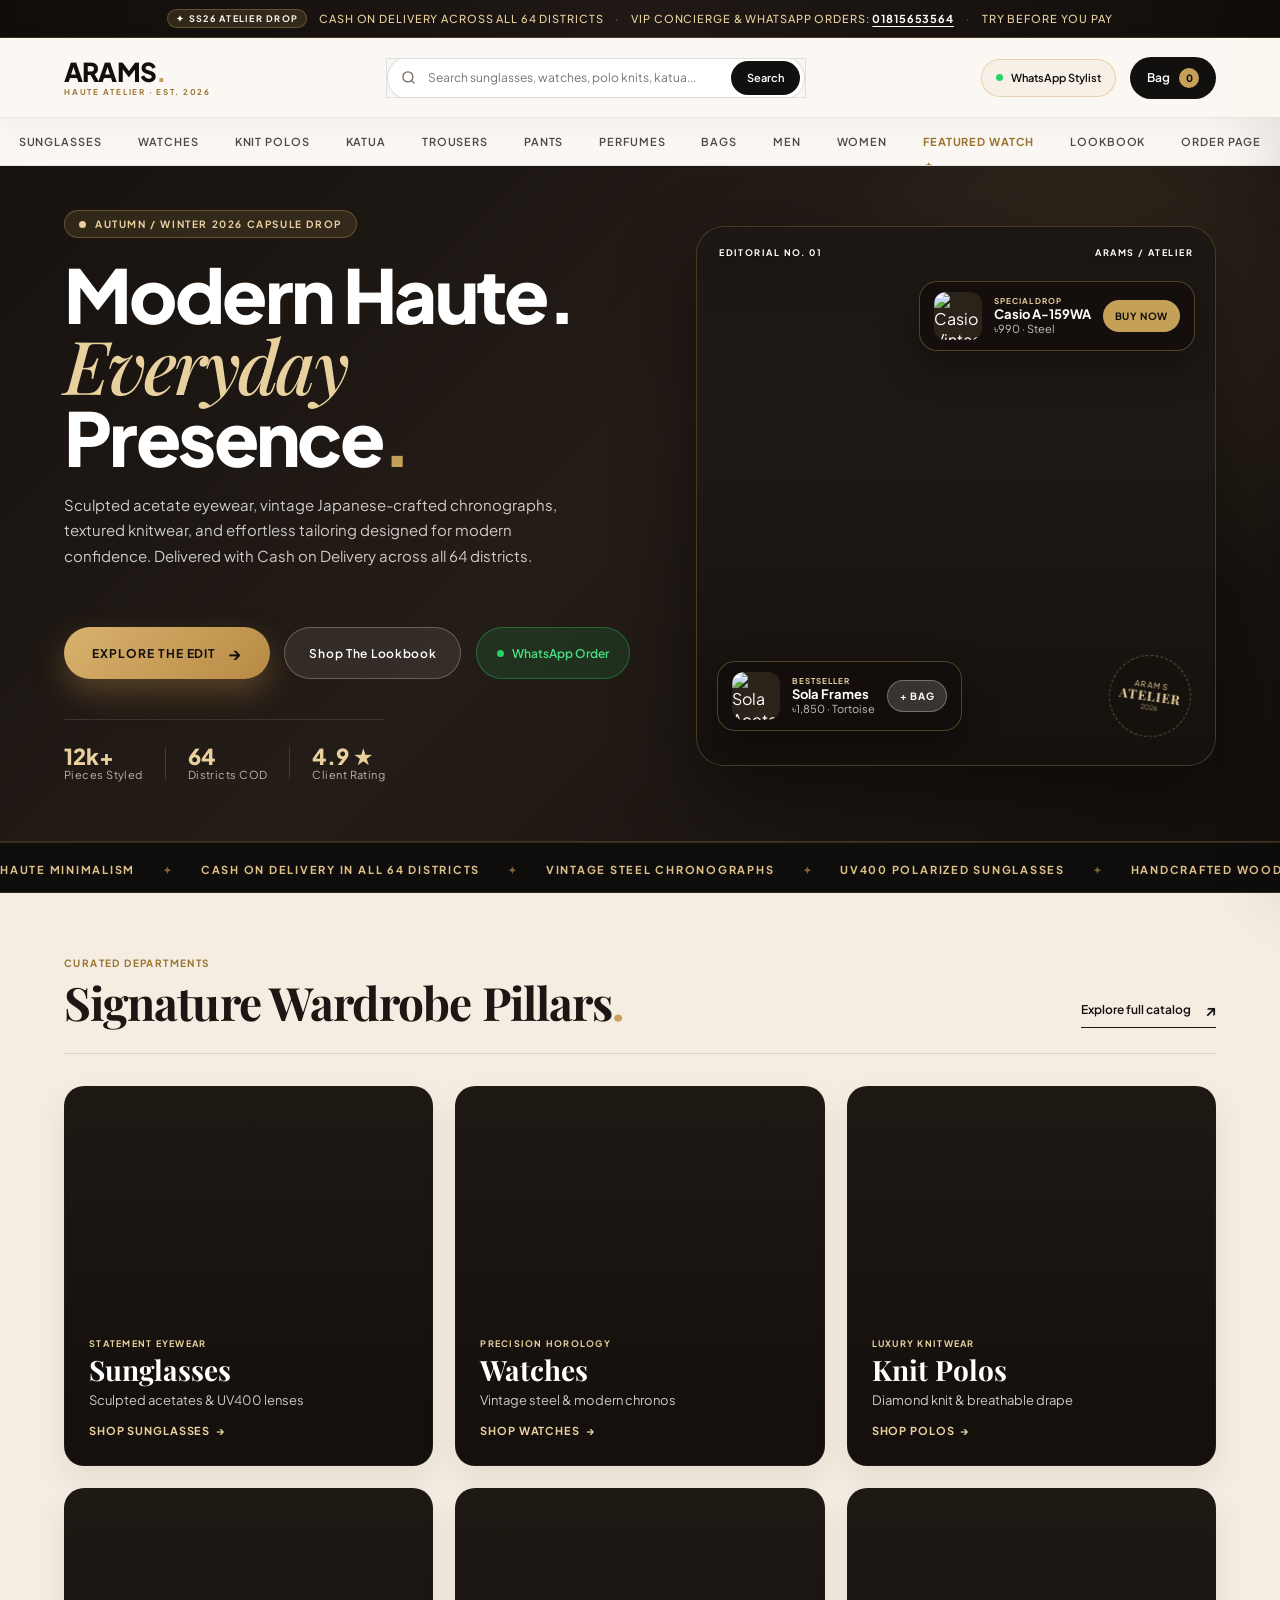
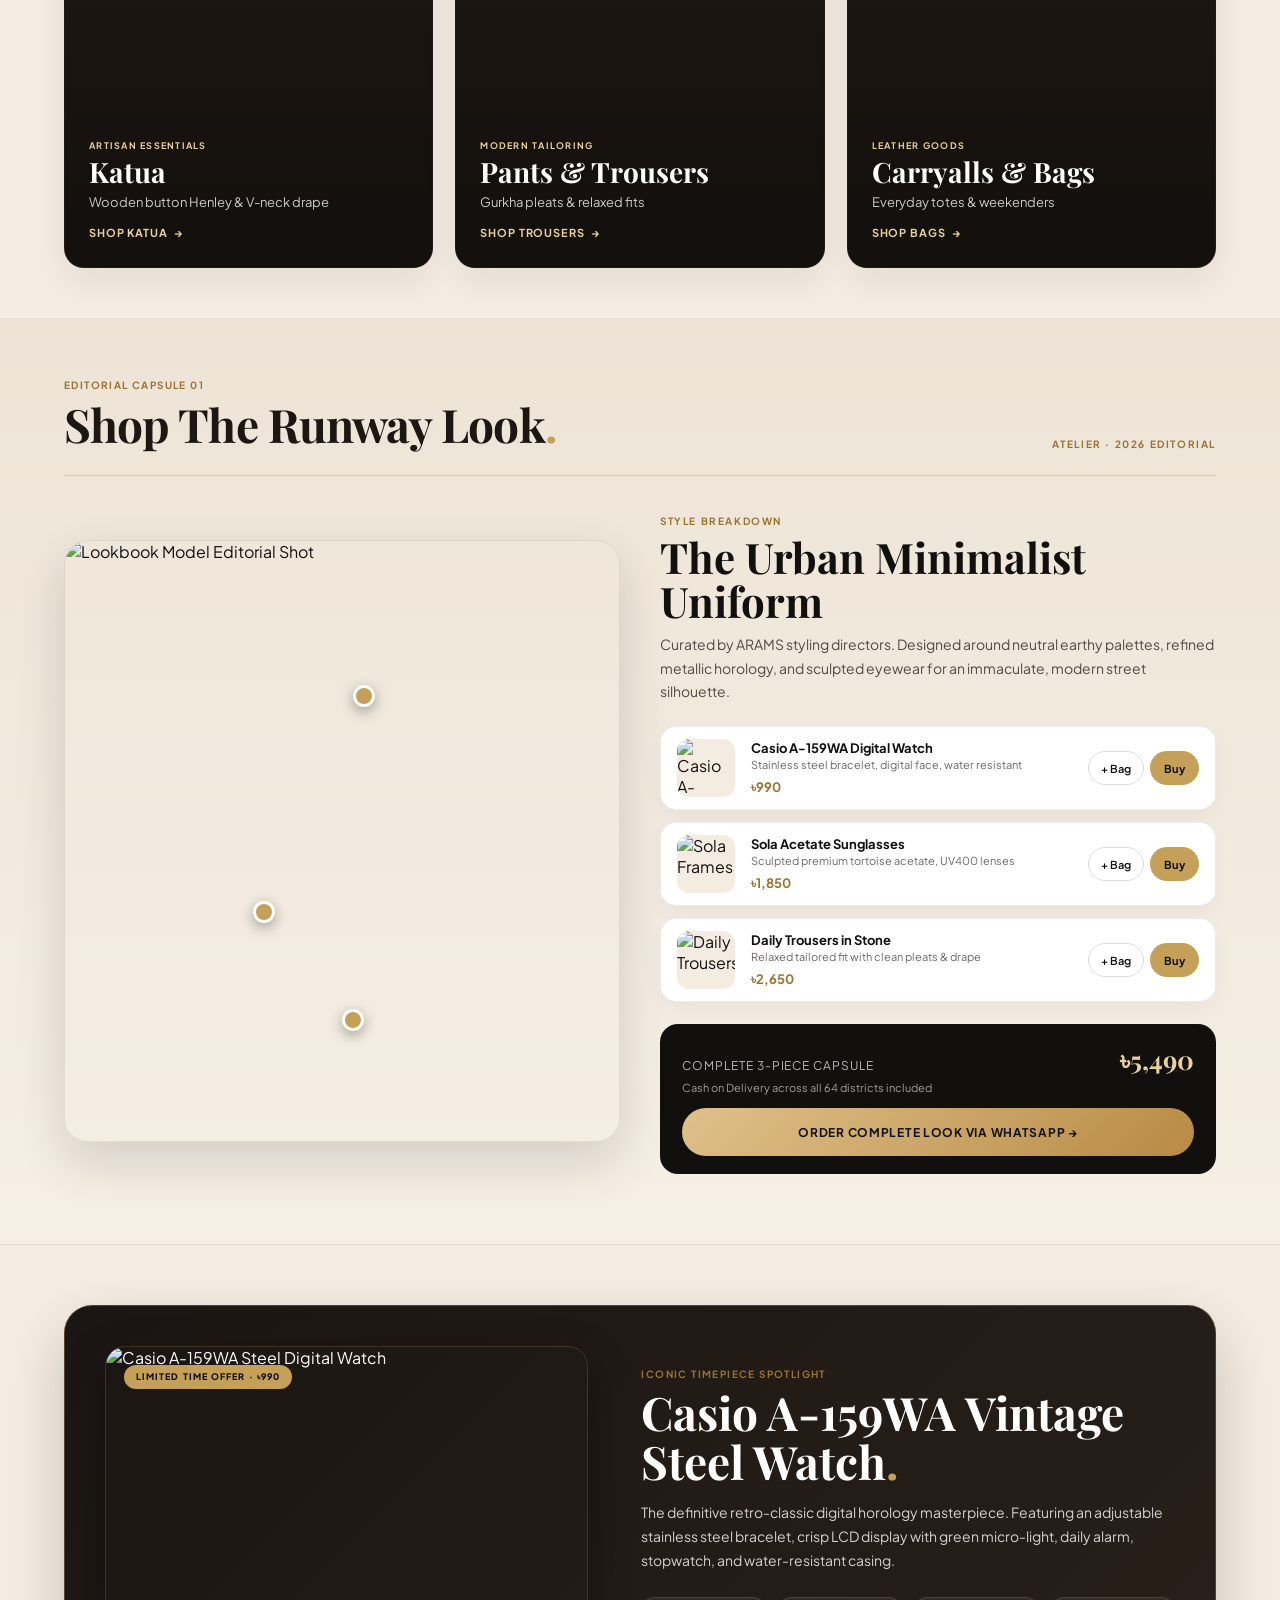
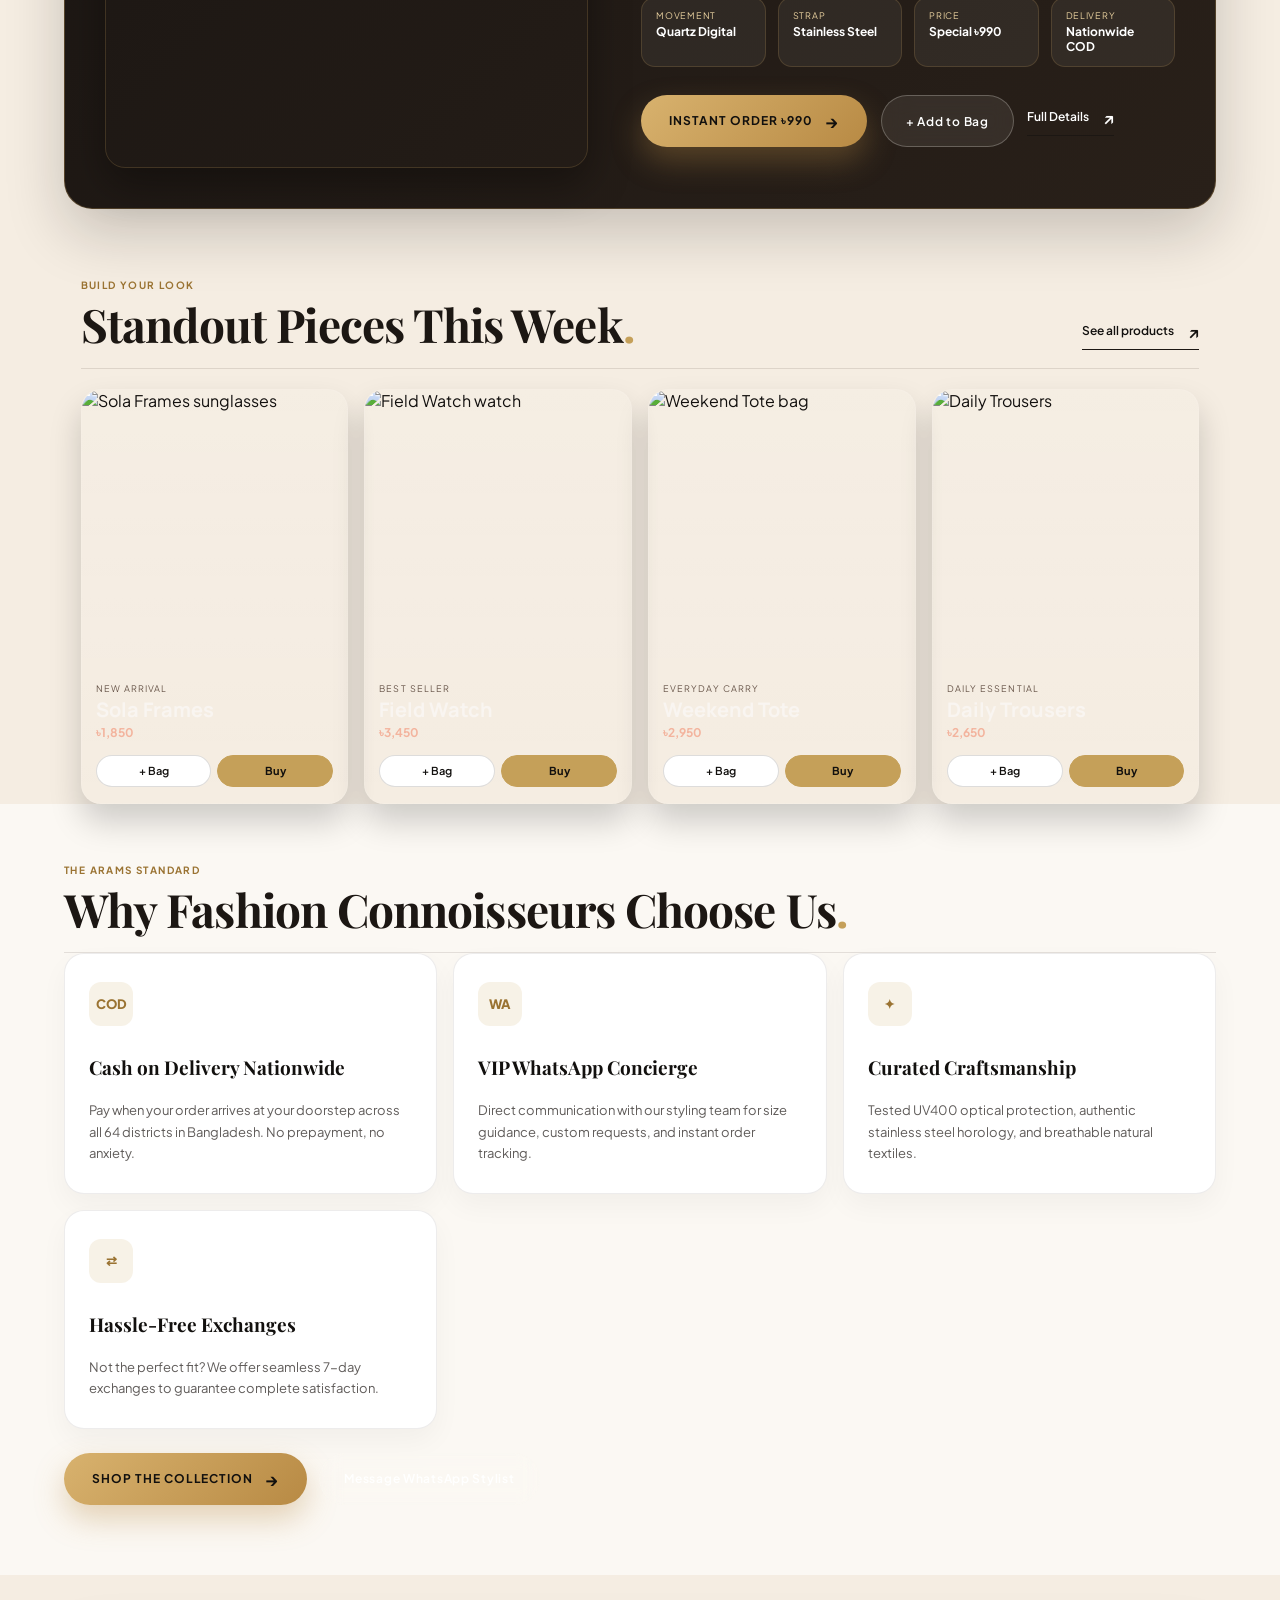
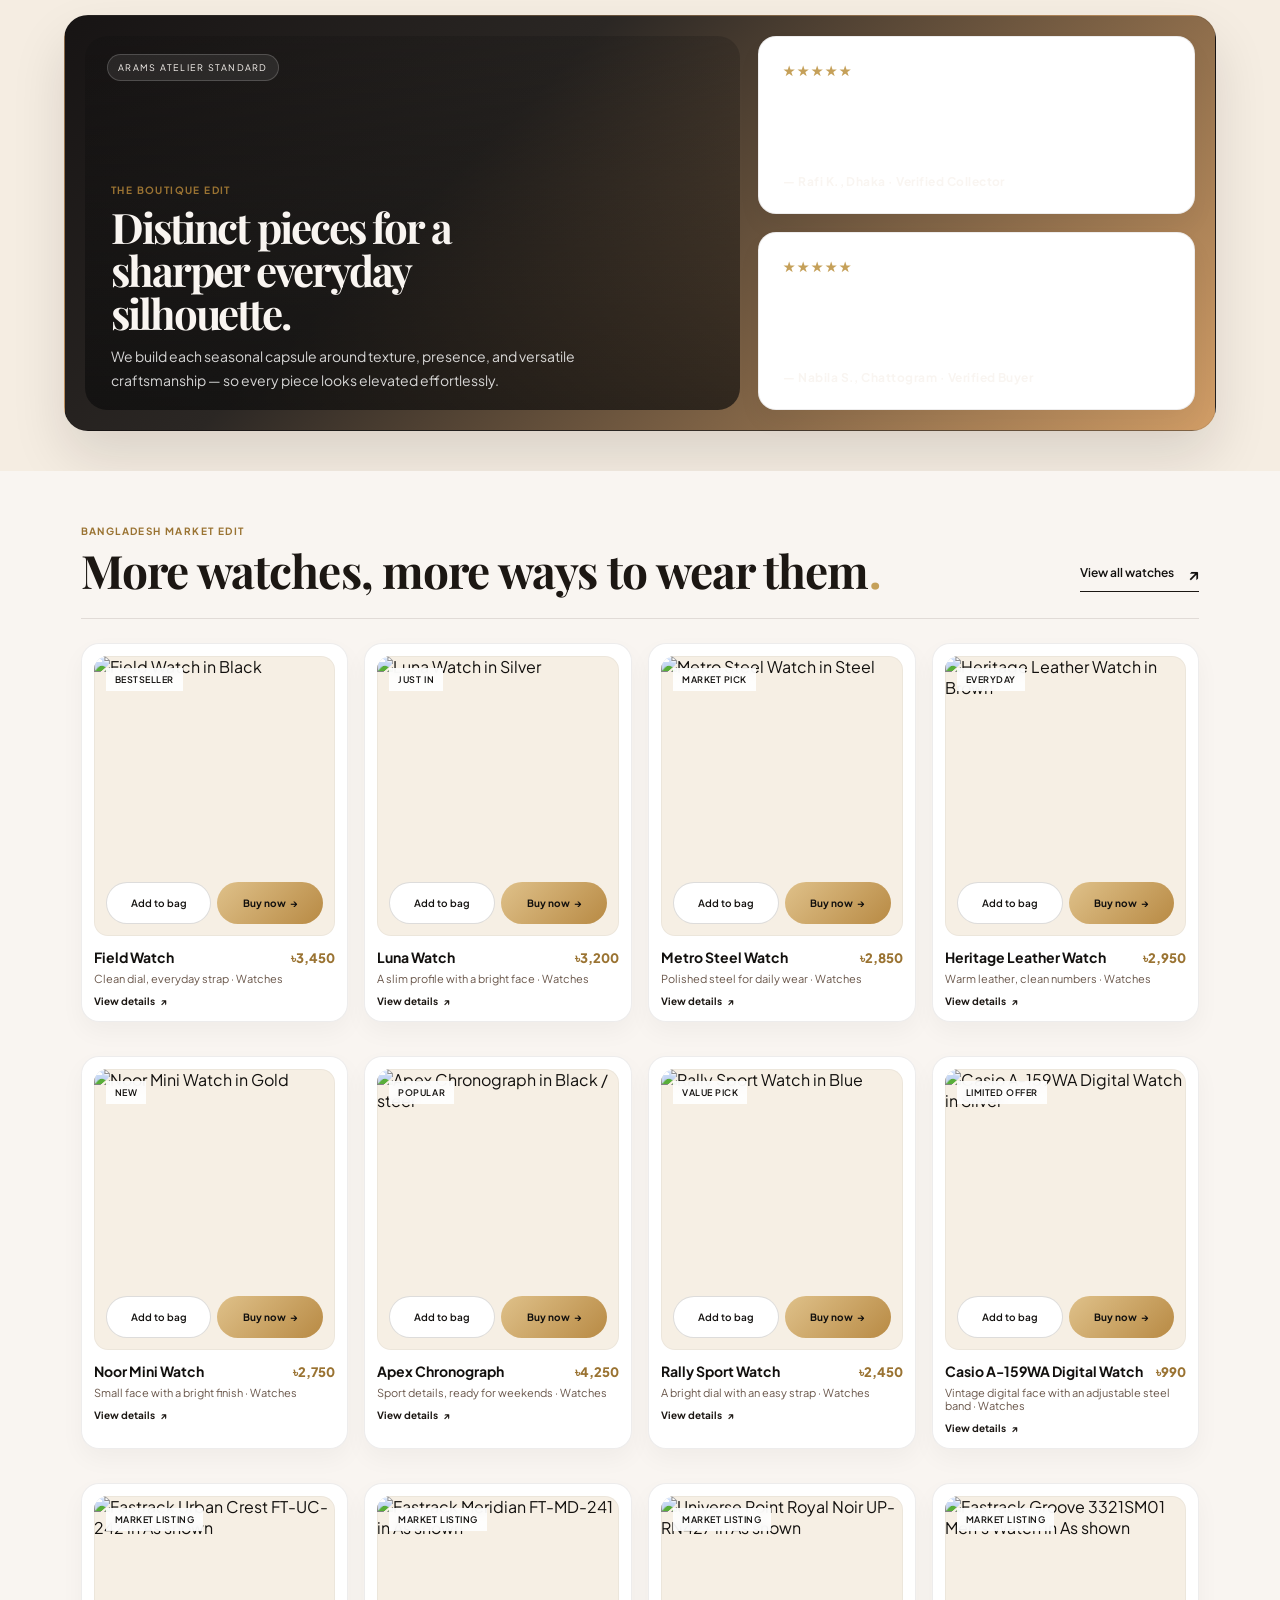
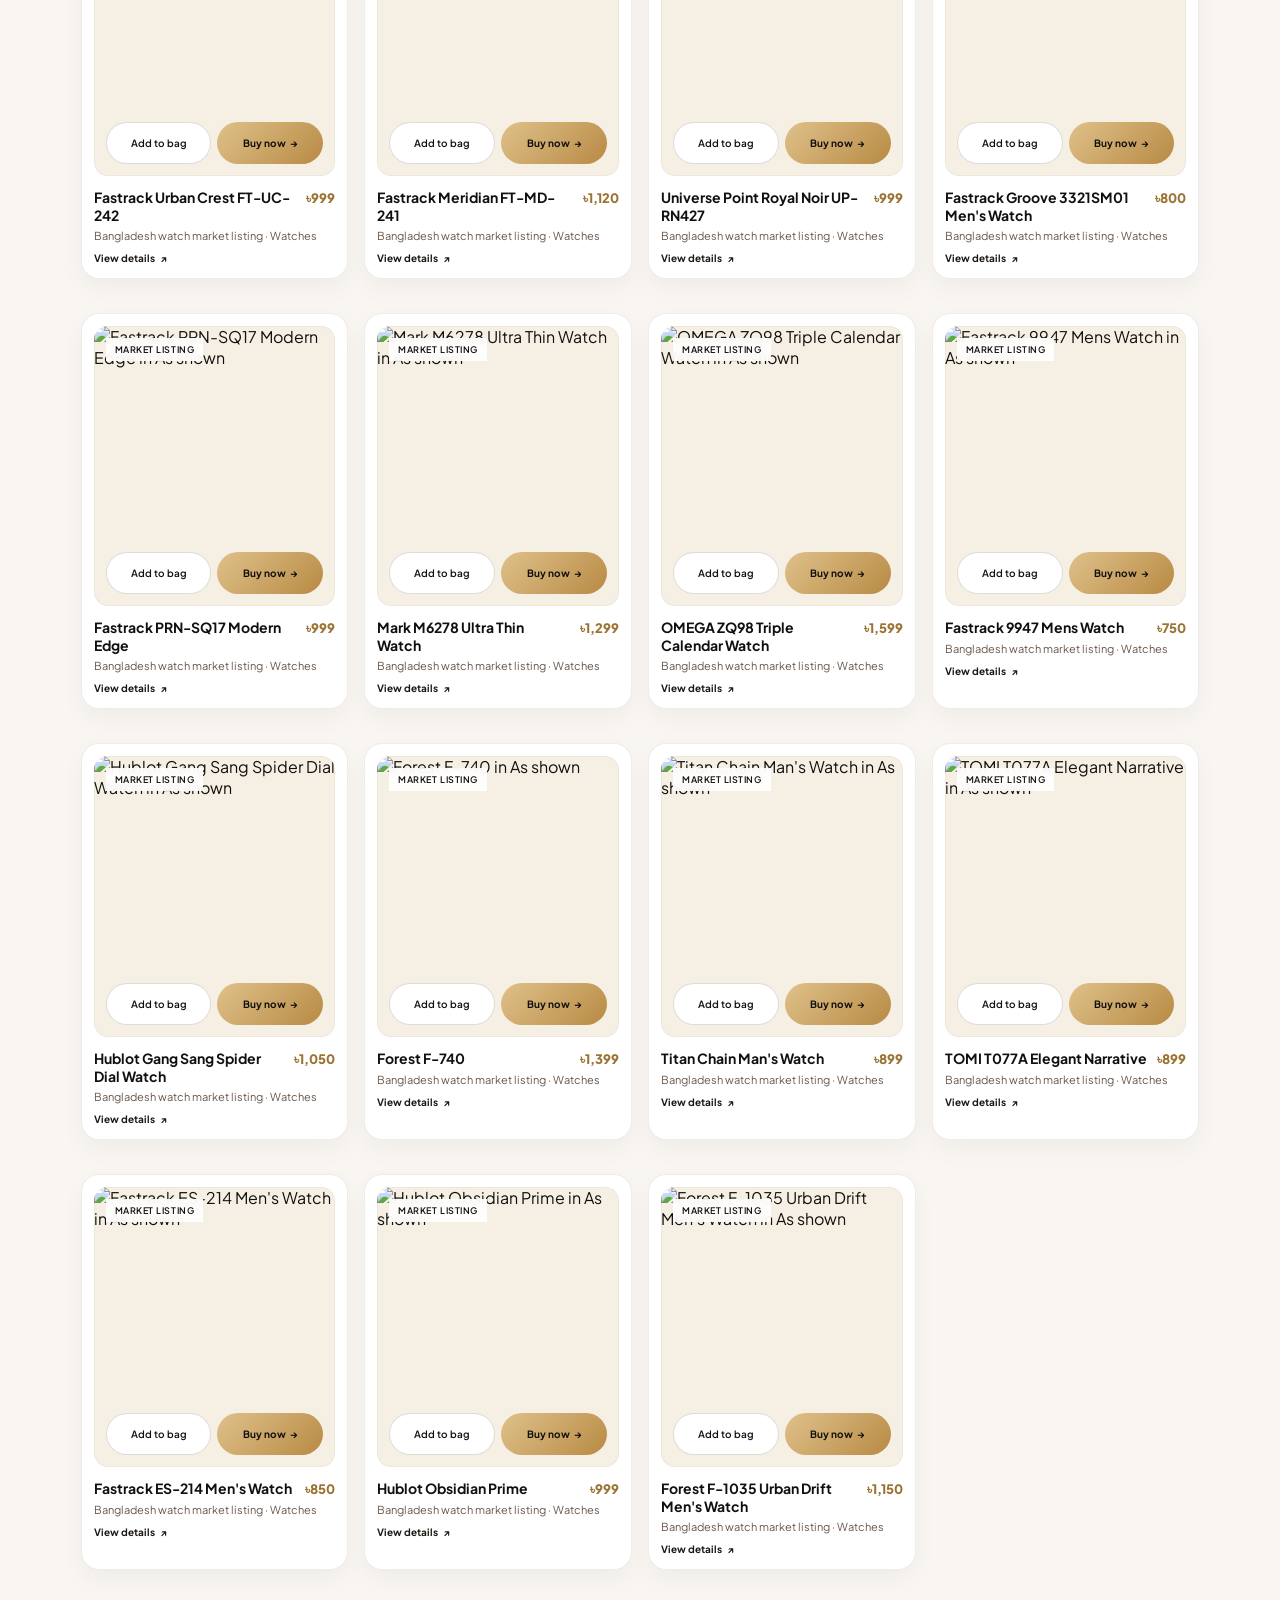
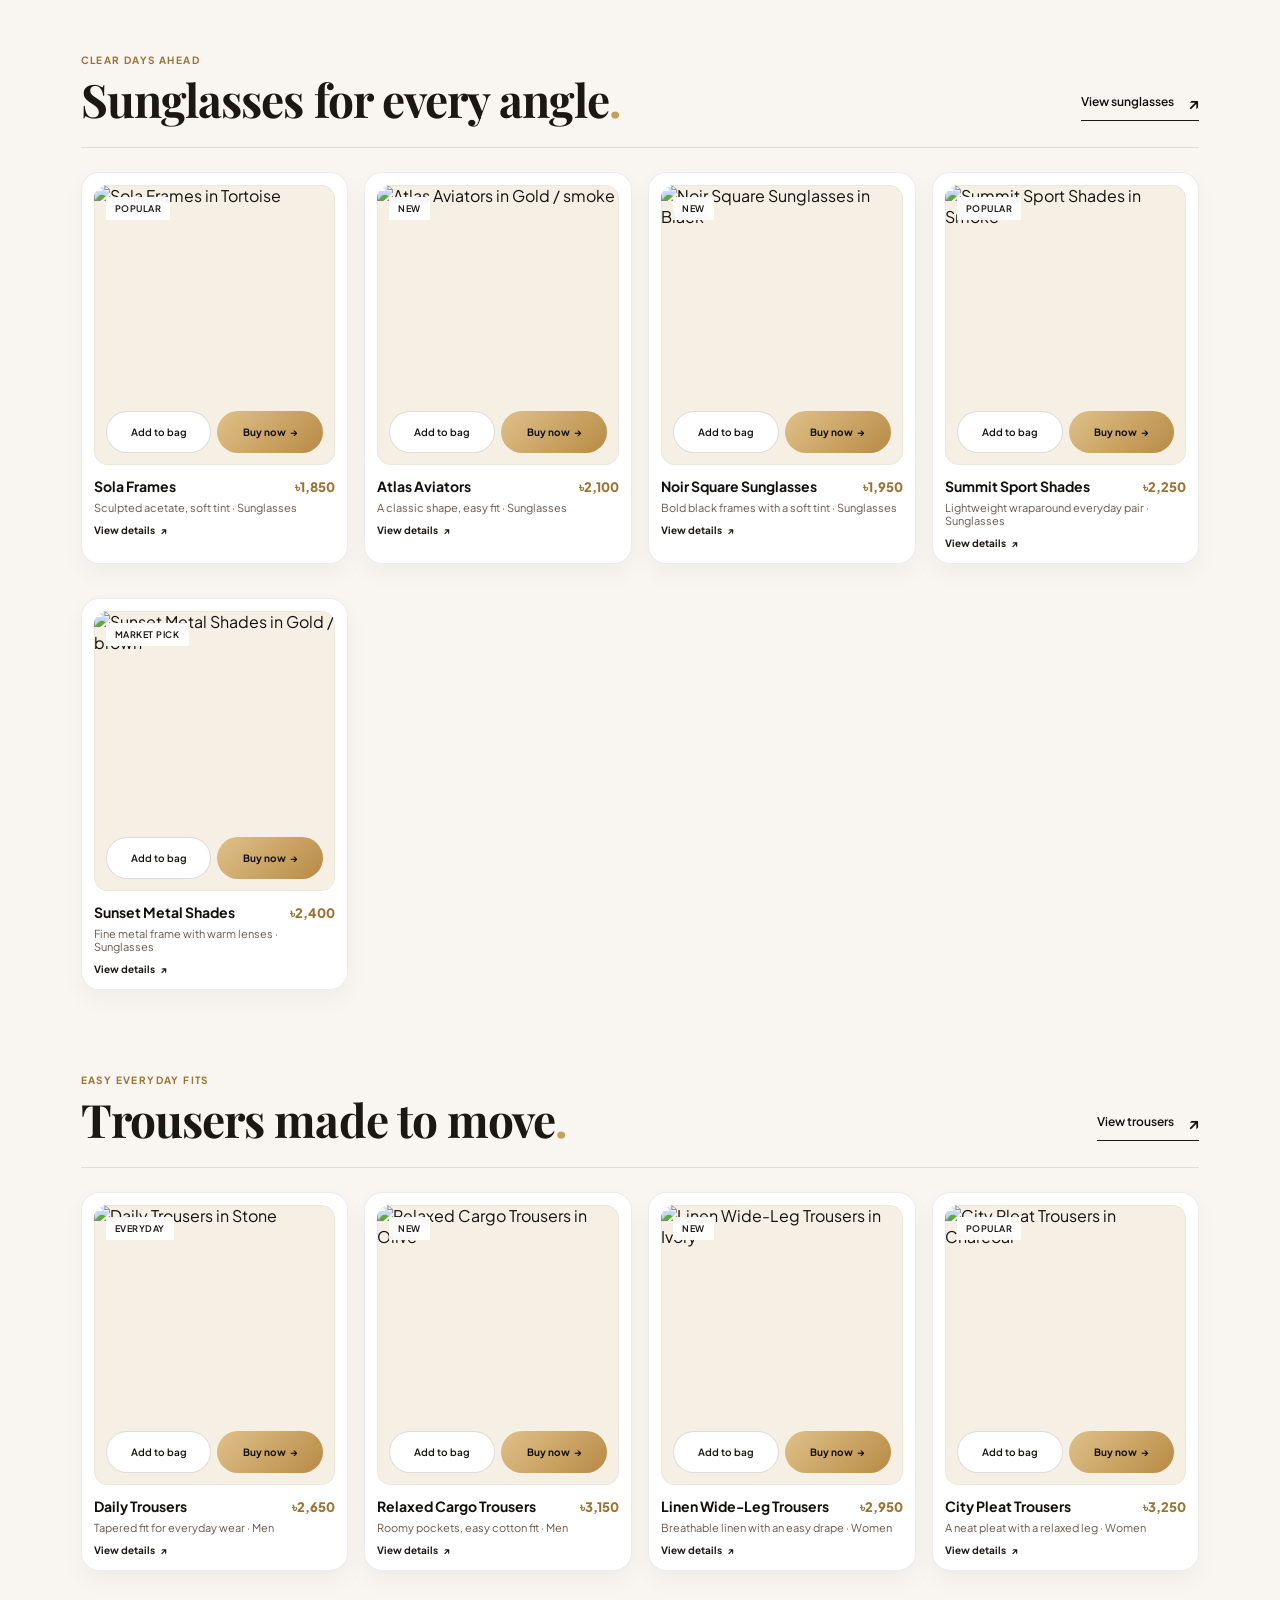
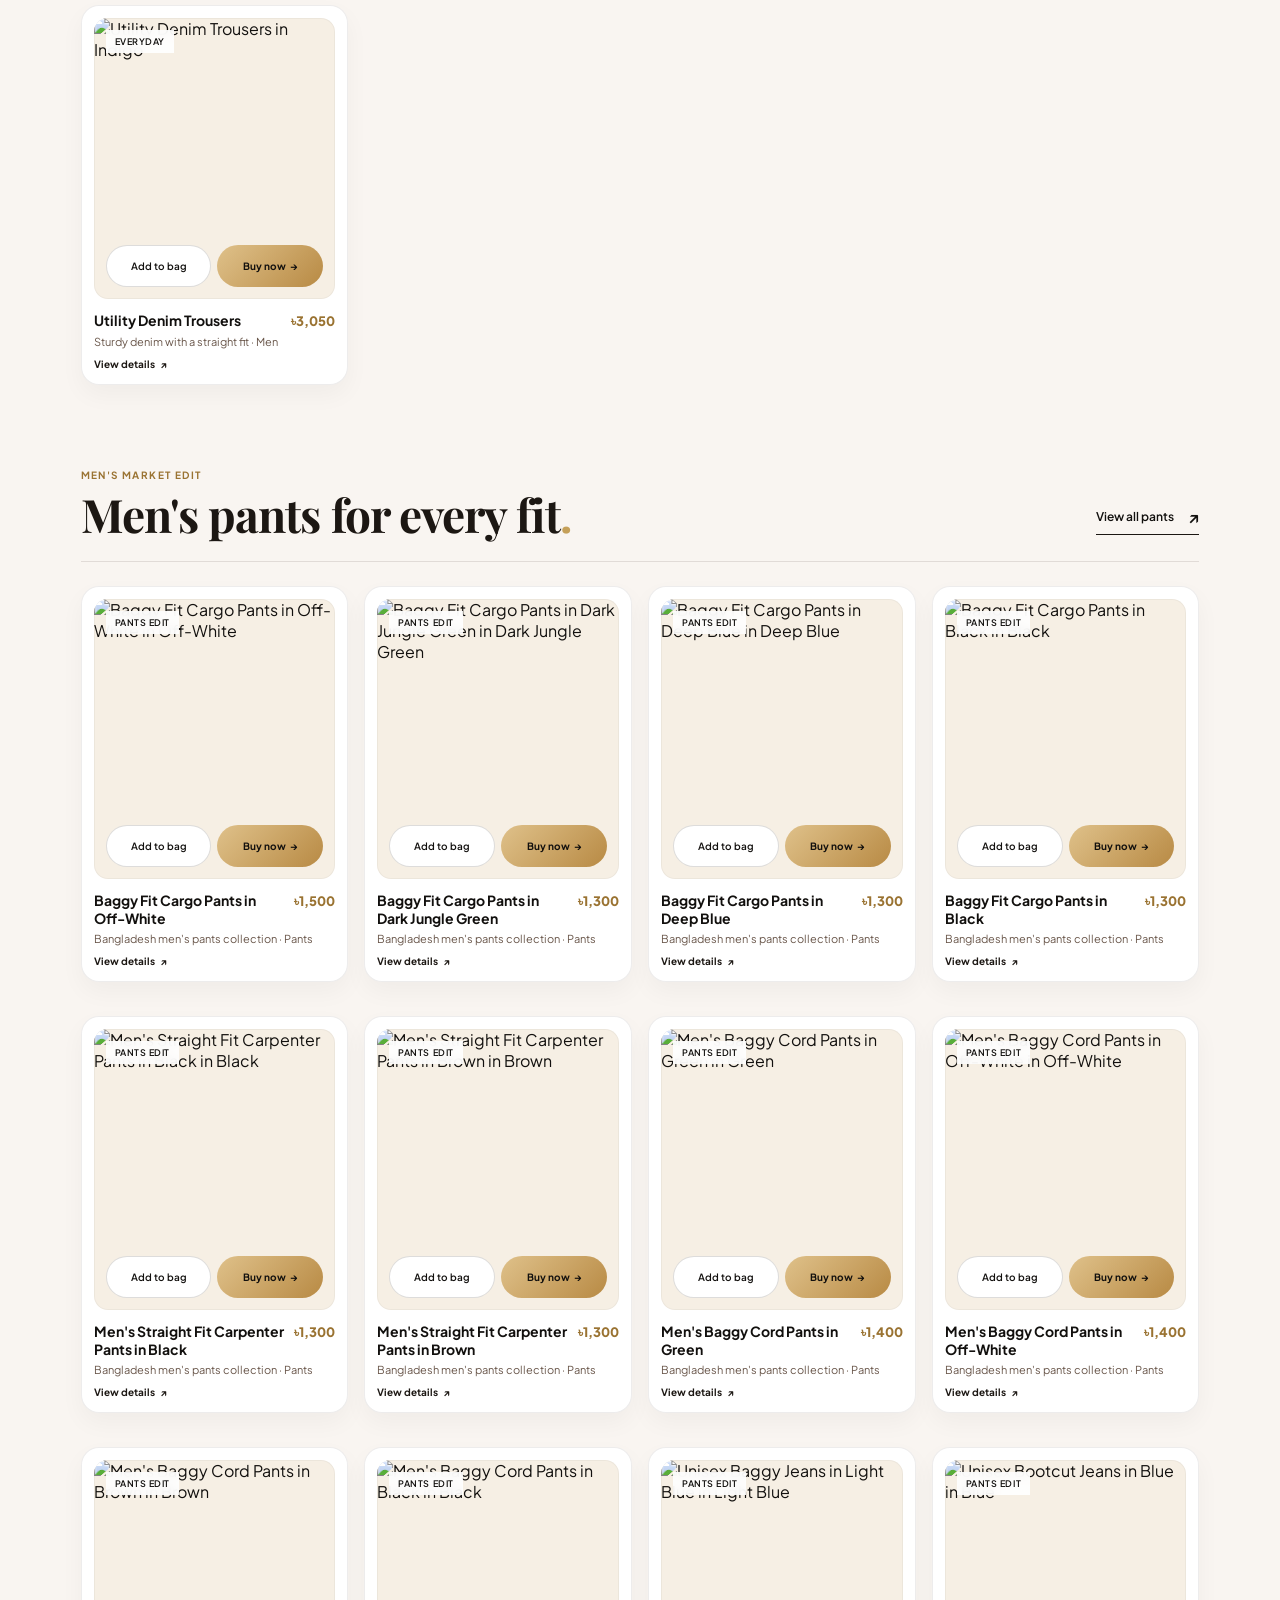
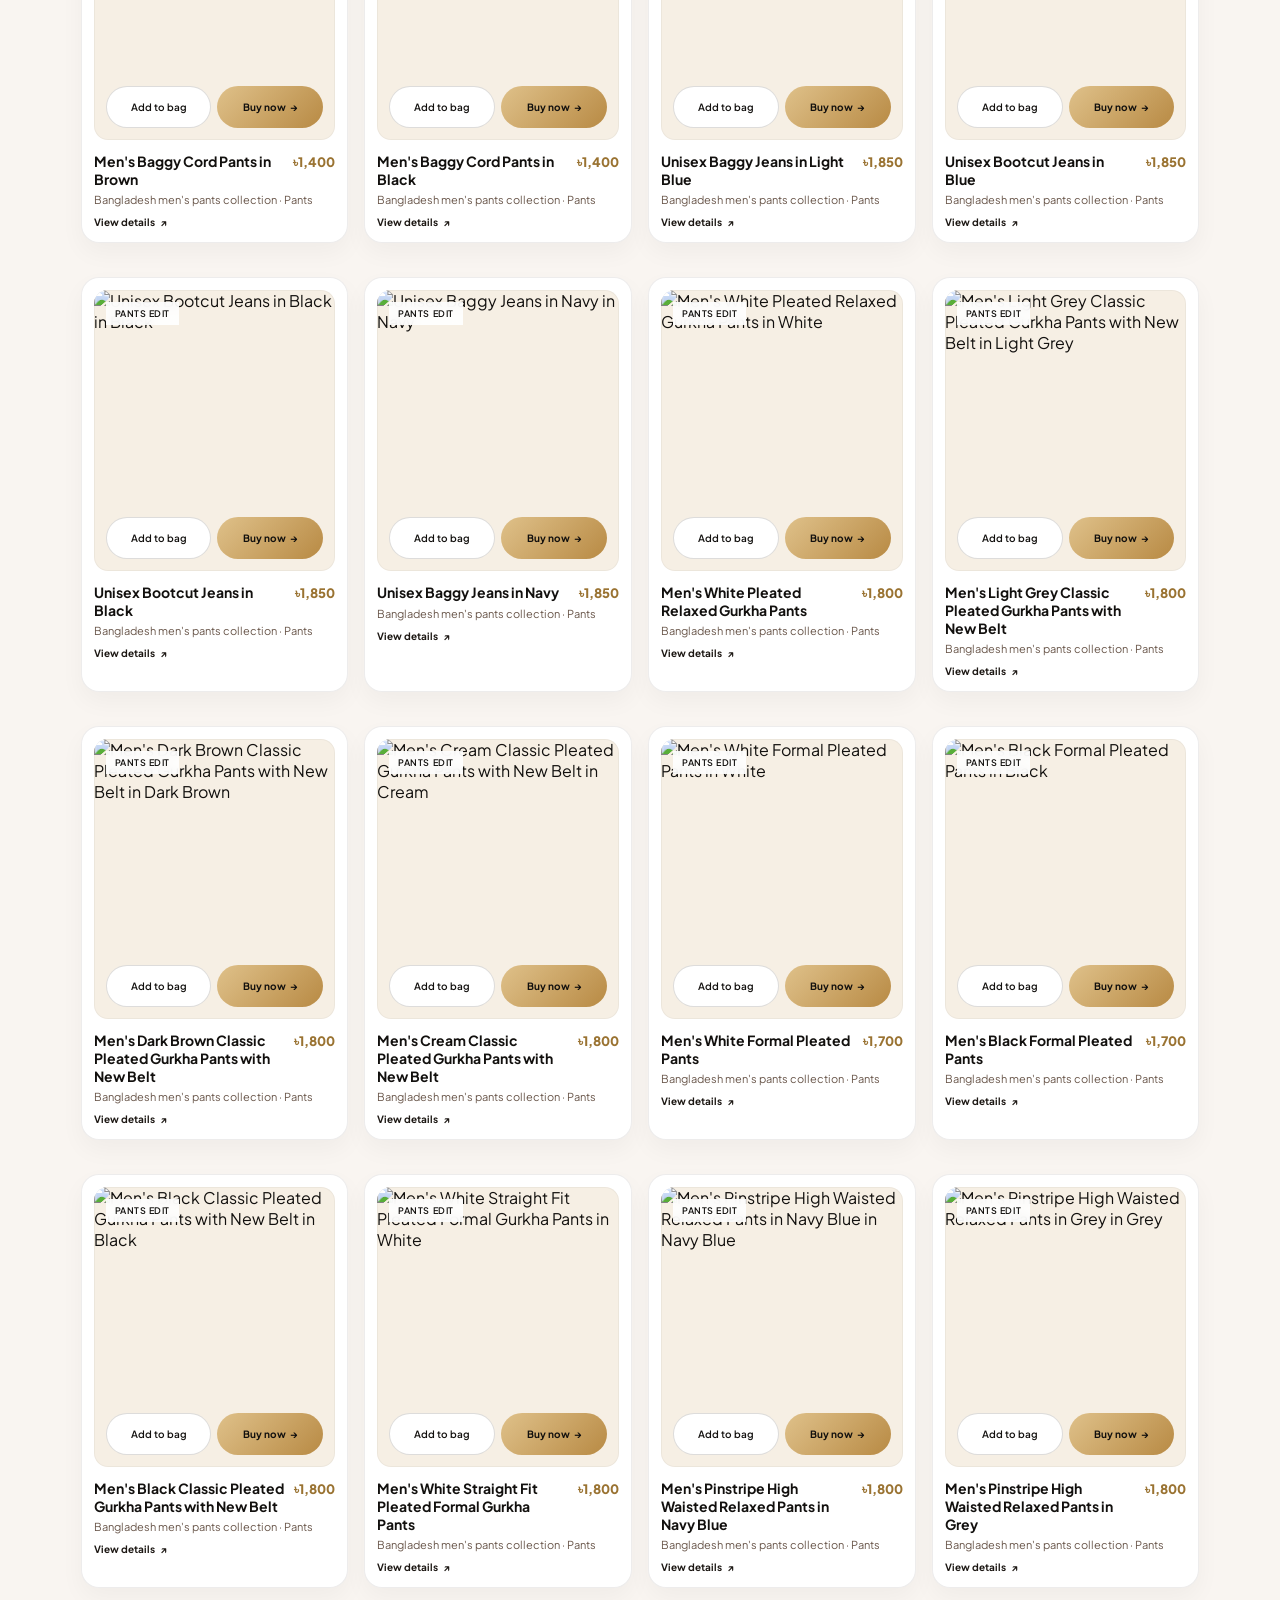
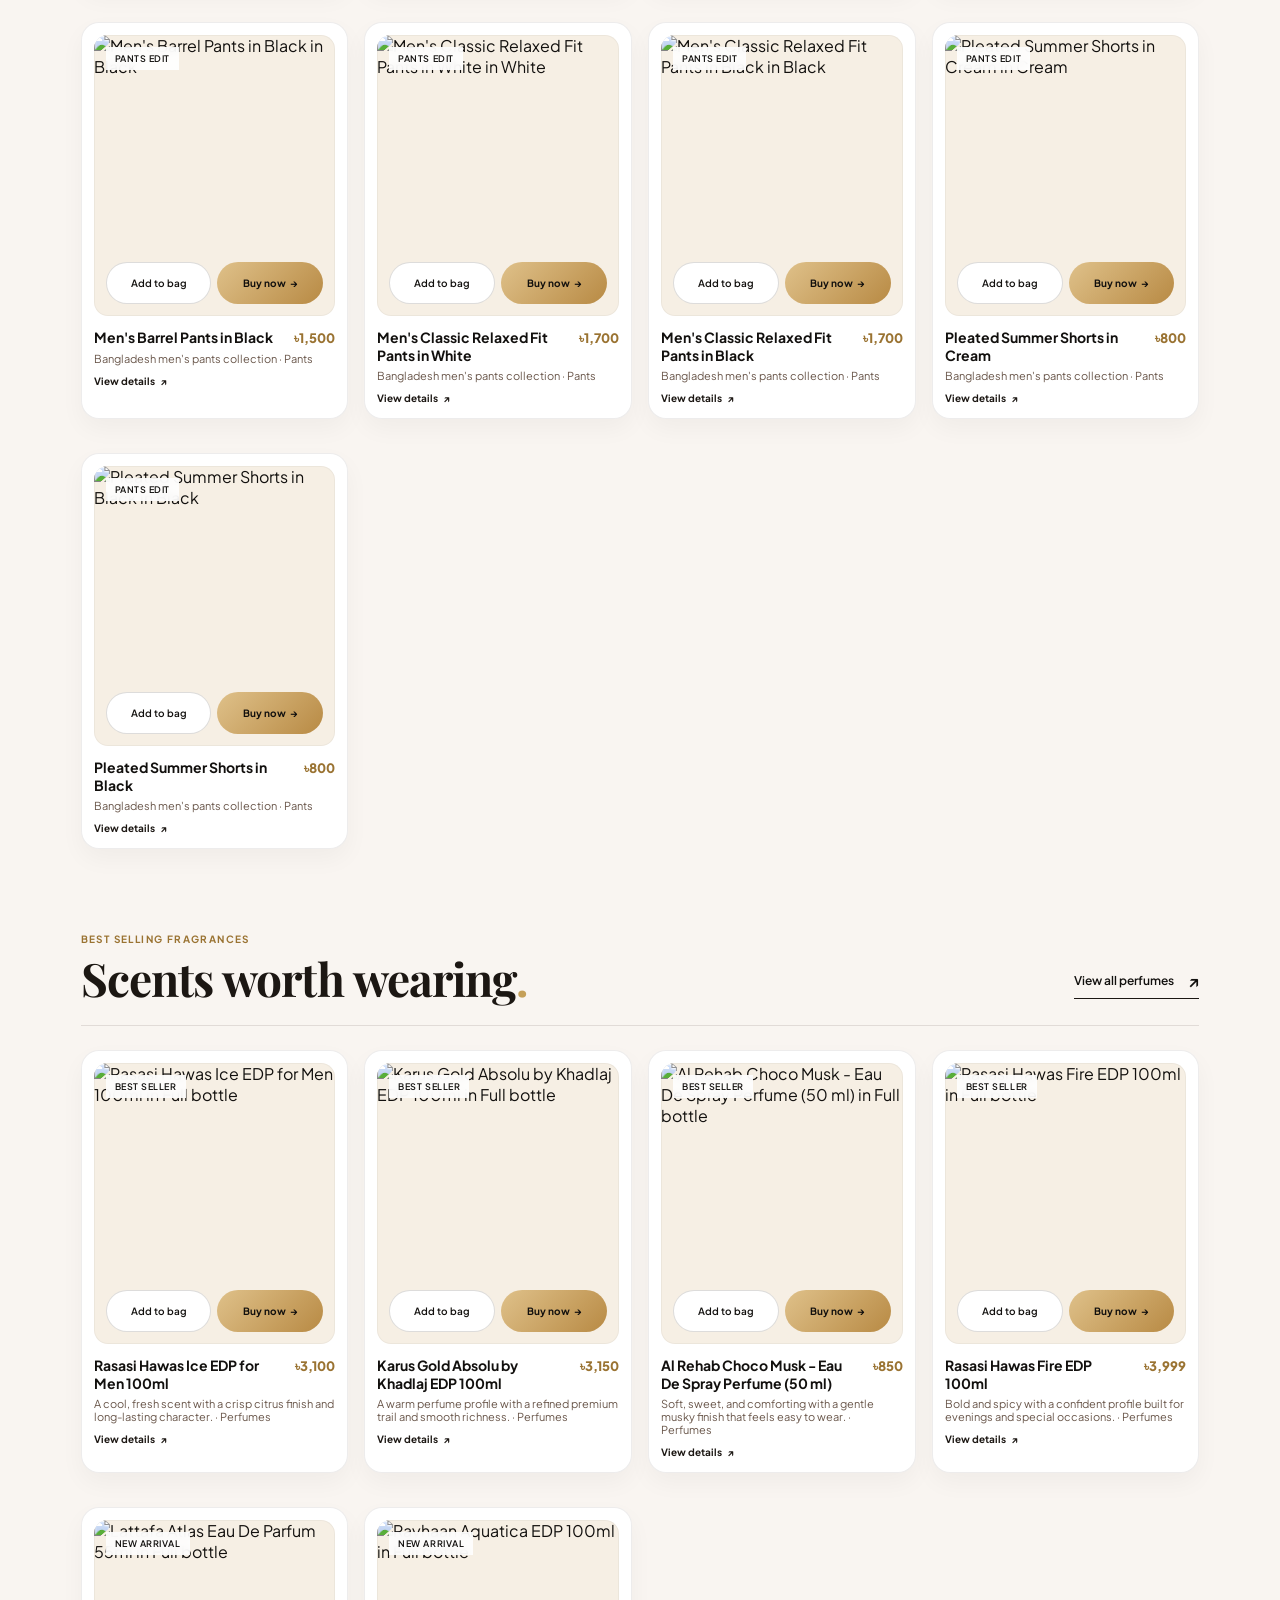
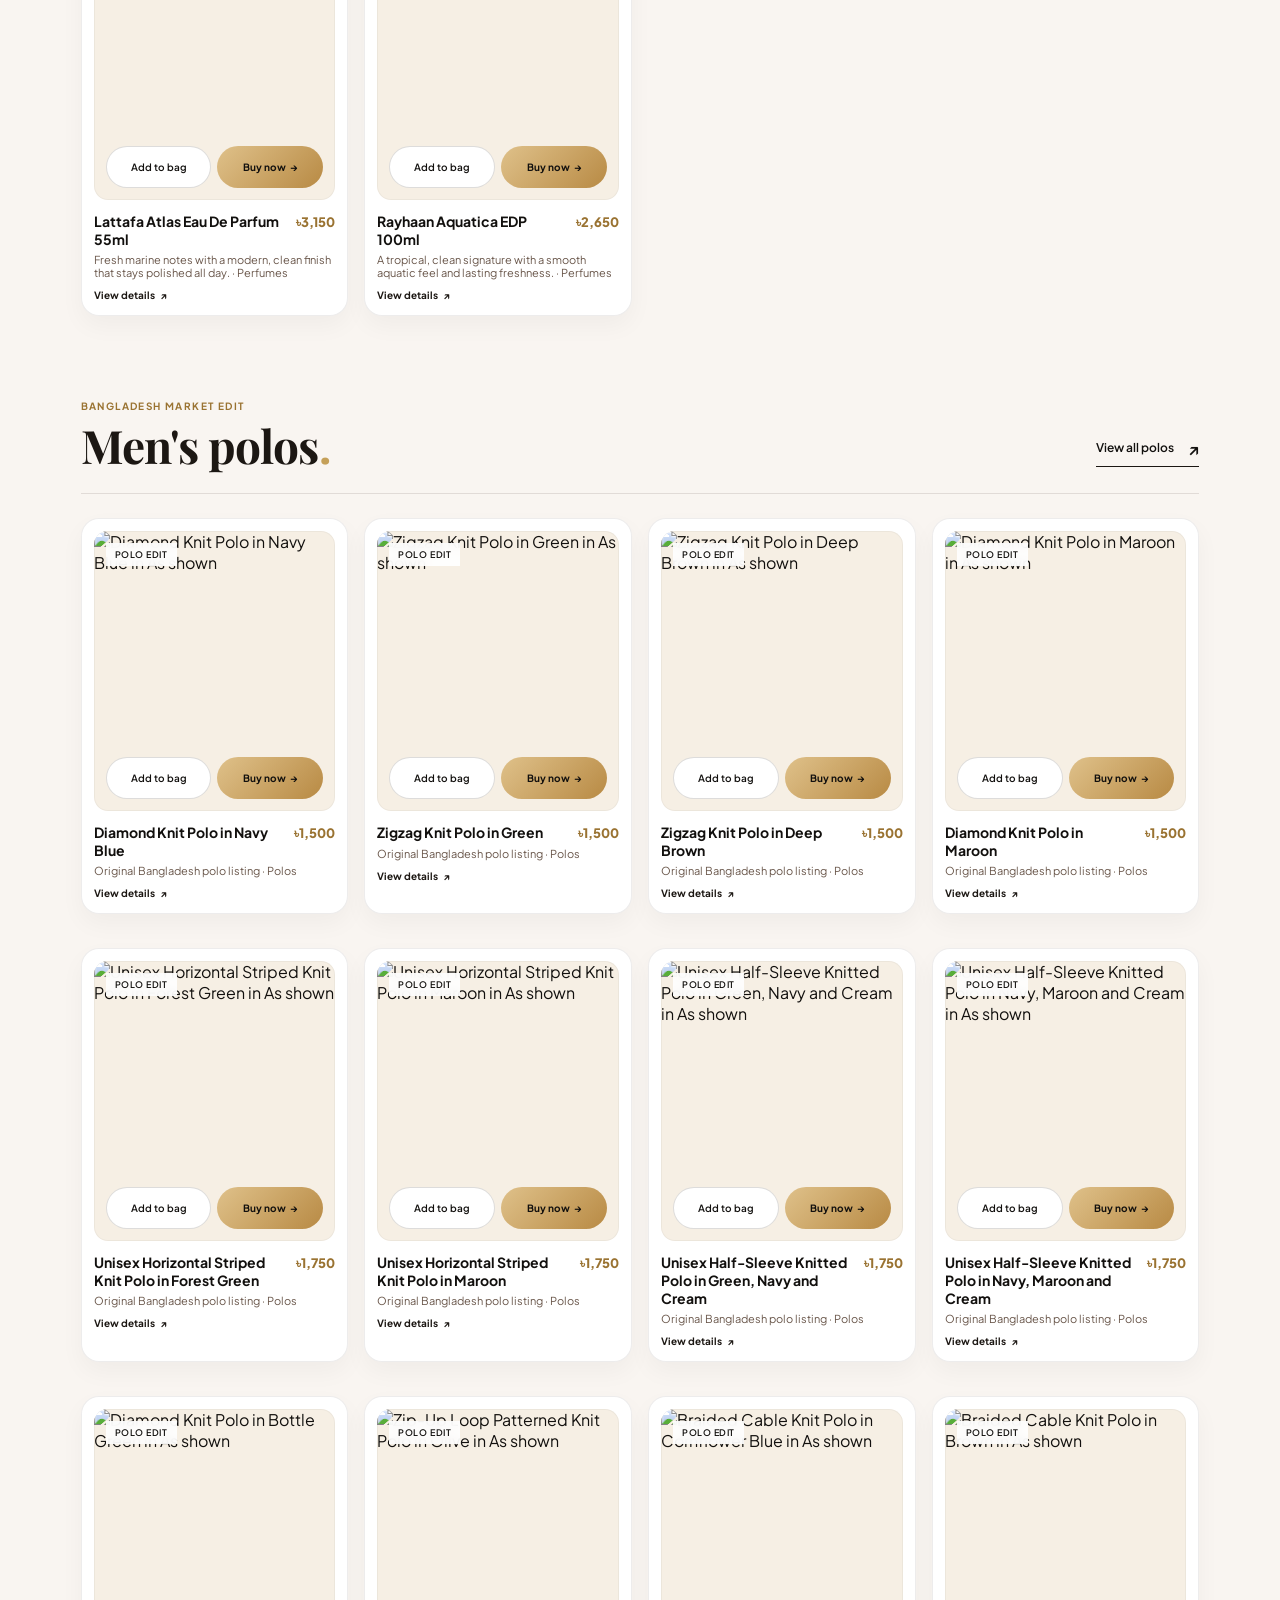
==== commit 99d3d271: "feat: Add PostgreSQL support with seamless SQLite fallback" ====
--- a/index.html
+++ b/index.html
@@ -3,279 +3,504 @@
 <head>
   <meta charset="utf-8">
   <meta name="viewport" content="width=device-width, initial-scale=1">
-  <meta name="theme-color" content="#211b15">
-  <meta name="description" content="Shop sunglasses, watches, and everyday style for men and women at ARAMS.">
-  <title>ARAMS — Accessories and everyday style</title>
+  <meta name="theme-color" content="#12100e">
+  <meta name="description" content="Shop luxury sunglasses, vintage watches, knitwear, katua, and tailored essentials at ARAMS Haute Atelier. Cash on Delivery across all 64 districts in Bangladesh.">
+  <title>ARAMS — Modern Haute Atelier & Everyday Luxury</title>
   <link rel="preconnect" href="https://fonts.googleapis.com">
   <link rel="preconnect" href="https://fonts.gstatic.com" crossorigin>
-  <link href="https://fonts.googleapis.com/css2?family=DM+Sans:wght@400;500;600;700&family=Manrope:wght@400;500;600;700;800&display=swap" rel="stylesheet">
+  <link href="https://fonts.googleapis.com/css2?family=Cormorant+Garamond:ital,wght@0,500;0,600;0,700;1,400;1,600&family=DM+Sans:wght@400;500;600;700&family=Manrope:wght@400;500;600;700;800&family=Playfair+Display:ital,wght@0,500;0,600;0,700;0,800;1,400;1,600;1,700&family=Plus+Jakarta+Sans:wght@400;500;600;700;800&display=swap" rel="stylesheet">
   <link rel="stylesheet" href="styles.css">
   <script src="app.js" defer></script>
 </head>
 <body class="home-page">
-  <div class="announcement">CASH ON DELIVERY ACROSS ALL 64 DISTRICTS · CALL TO ORDER 01815653564</div>
+  <div class="announcement">
+    <div class="announcement-content">
+      <span class="announcement-pill">✦ SS26 ATELIER DROP</span>
+      <span>CASH ON DELIVERY ACROSS ALL 64 DISTRICTS</span>
+      <span class="announcement-dot">·</span>
+      <span>VIP CONCIERGE &amp; WHATSAPP ORDERS: <a href="tel:+8801815653564">01815653564</a></span>
+      <span class="announcement-dot">·</span>
+      <span>TRY BEFORE YOU PAY</span>
+    </div>
+  </div>
+
   <header class="site-header">
-    <a class="wordmark" href="#top" aria-label="ARAMS home">ARAMS<span>.</span></a>
+    <div class="header-brand-block">
+      <a class="wordmark" href="#top" aria-label="ARAMS home">ARAMS<span>.</span></a>
+      <span class="brand-subtag">HAUTE ATELIER · EST. 2026</span>
+    </div>
+
     <form class="header-search" id="search-form" role="search">
-      <input id="search-input" type="search" placeholder="Search the ARAMS edit" aria-label="Search products">
+      <svg class="search-svg" width="15" height="15" viewBox="0 0 24 24" fill="none" stroke="currentColor" stroke-width="2.2" stroke-linecap="round" stroke-linejoin="round" aria-hidden="true"><circle cx="11" cy="11" r="8"></circle><line x1="21" y1="21" x2="16.65" y2="16.65"></line></svg>
+      <input id="search-input" type="search" placeholder="Search sunglasses, watches, polo knits, katua..." aria-label="Search products">
       <button type="submit">Search</button>
     </form>
-    <button class="bag-button" id="open-bag" type="button" aria-label="Open shopping bag">
-      Cart <span class="bag-count" id="bag-count">0</span>
-    </button>
+
+    <div class="header-actions">
+      <a class="header-concierge-btn" href="https://wa.me/8801815653564" target="_blank" rel="noreferrer" title="Chat with personal stylist on WhatsApp">
+        <span class="pulse-indicator-green"></span>
+        <span class="concierge-text">WhatsApp Stylist</span>
+      </a>
+      <button class="bag-button" id="open-bag" type="button" aria-label="Open shopping bag">
+        <span class="bag-label">Bag</span>
+        <span class="bag-count" id="bag-count">0</span>
+      </button>
+    </div>
   </header>
+
   <nav class="main-nav" aria-label="Shop categories">
-    <a href="#shop" data-category="All">Shop all</a>
-    <a href="#shop" data-category="Men">Men</a>
-    <a href="#shop" data-category="Women">Women</a>
+    <a href="#shop" data-category="All" class="nav-active">Shop all</a>
+    <a href="#shop" data-category="Sunglasses">Sunglasses</a>
+    <a href="#shop" data-category="Watches">Watches</a>
+    <a href="#shop" data-category="Polos">Knit Polos</a>
+    <a href="#shop" data-category="Katua">Katua</a>
     <a href="#shop" data-category="Trousers">Trousers</a>
     <a href="#shop" data-category="Pants">Pants</a>
     <a href="#shop" data-category="Perfumes">Perfumes</a>
-    <a href="#shop" data-category="Polos">Polos</a>
-    <a href="#shop" data-category="Katua">Katua</a>
-    <a href="#shop" data-category="Sunglasses">Sunglasses</a>
-    <a href="#shop" data-category="Watches">Watches</a>
     <a href="#shop" data-category="Bags">Bags</a>
-    <a href="/watch/casio-a159wa">Featured watch</a>
-    <a href="/buy">Buy landing page</a>
+    <a href="#shop" data-category="Men">Men</a>
+    <a href="#shop" data-category="Women">Women</a>
+    <a href="/watch/casio-a159wa" class="nav-special">Featured Watch</a>
+    <a href="#lookbook" class="nav-lookbook">Lookbook</a>
+    <a href="/buy">Order Page</a>
     <a href="#footer">Contact</a>
   </nav>
 
-  <div class="luxury-promo" aria-label="Luxury brand showcase">
-    <div class="luxury-promo-copy">
-      <p class="eyebrow"><span class="eyebrow-mark"></span> Curated for city life</p>
-      <h2>Minimal style. Maximum presence.</h2>
-      <p>Discover elevated essentials designed for workdays, weekends, and everything in between.</p>
-      <div class="hero-actions">
-        <a class="hero-cta" href="#shop">Shop the edit <span aria-hidden="true">→</span></a>
-        <a class="hero-secondary" href="#departments">Browse categories</a>
+  <main id="top">
+    <!-- FASHION HERO SECTION -->
+    <section class="fashion-hero" aria-labelledby="hero-title">
+      <div class="fashion-hero-grid">
+        <div class="fashion-hero-copy">
+          <div class="hero-capsule-tag">
+            <span class="pulsing-amber"></span>
+            <span>AUTUMN / WINTER 2026 CAPSULE DROP</span>
+          </div>
+
+          <h1 id="hero-title">
+            Modern Haute.<br>
+            <span class="editorial-serif">Everyday</span> Presence<span>.</span>
+          </h1>
+
+          <p class="hero-description">
+            Sculpted acetate eyewear, vintage Japanese-crafted chronographs, textured knitwear, and effortless tailoring designed for modern confidence. Delivered with Cash on Delivery across all 64 districts.
+          </p>
+
+          <div class="hero-actions">
+            <a class="hero-cta" href="#shop">Explore The Edit <span aria-hidden="true">→</span></a>
+            <a class="hero-secondary" href="#lookbook">Shop The Lookbook</a>
+            <a class="hero-wa-btn" href="https://wa.me/8801815653564?text=Hi%20ARAMS,%20I%20am%20interested%20in%20your%20fashion%20collection" target="_blank" rel="noreferrer">
+              <span class="wa-dot"></span> WhatsApp Order
+            </a>
+          </div>
+
+          <div class="hero-trust-metrics">
+            <div class="metric-card">
+              <strong>12k+</strong>
+              <span>Pieces Styled</span>
+            </div>
+            <div class="metric-divider"></div>
+            <div class="metric-card">
+              <strong>64</strong>
+              <span>Districts COD</span>
+            </div>
+            <div class="metric-divider"></div>
+            <div class="metric-card">
+              <strong>4.9 ★</strong>
+              <span>Client Rating</span>
+            </div>
+          </div>
+        </div>
+
+        <div class="fashion-hero-visual">
+          <div class="hero-visual-frame" role="img" aria-label="ARAMS High Fashion Editorial 2026">
+            <div class="hero-tag-top">
+              <span>EDITORIAL NO. 01</span>
+              <span>ARAMS / ATELIER</span>
+            </div>
+
+            <!-- Floating Spotlight: Casio Vintage Watch -->
+            <div class="hero-spotlight-pill hero-spotlight--watch">
+              <img src="https://nagram.com.bd/cdn/shop/files/a14c72d7-60e2-478e-bdb5-4f2ccf62b651.jpg?v=1785762354&amp;width=300" alt="Casio Vintage A-159WA">
+              <div class="spotlight-copy">
+                <span class="spotlight-tag">Special Drop</span>
+                <strong>Casio A-159WA</strong>
+                <small>৳990 · Steel</small>
+              </div>
+              <button type="button" class="spotlight-btn" data-buy="casio-a159wa" title="Instant Buy Casio">Buy Now</button>
+            </div>
+
+            <!-- Floating Spotlight: Sola Sunglasses -->
+            <div class="hero-spotlight-pill hero-spotlight--shades">
+              <img src="https://images.unsplash.com/photo-1511499767150-a48a237f0083?auto=format&amp;fit=crop&amp;w=300&amp;q=80" alt="Sola Acetate Frames">
+              <div class="spotlight-copy">
+                <span class="spotlight-tag">Bestseller</span>
+                <strong>Sola Frames</strong>
+                <small>৳1,850 · Tortoise</small>
+              </div>
+              <button type="button" class="spotlight-btn spotlight-btn--bag" data-add="sola-frames" title="Add Sola Frames to bag">+ Bag</button>
+            </div>
+
+            <div class="hero-atelier-seal">
+              <span>ARAMS</span>
+              <strong>ATELIER</strong>
+              <small>2026</small>
+            </div>
+          </div>
+        </div>
+      </div>
+    </section>
+
+    <!-- INFINITE FASHION MARQUEE -->
+    <div class="fashion-marquee" aria-hidden="true">
+      <div class="fashion-marquee-track">
+        <span>HAUTE MINIMALISM</span>
+        <span class="star">✦</span>
+        <span>CASH ON DELIVERY IN ALL 64 DISTRICTS</span>
+        <span class="star">✦</span>
+        <span>VINTAGE STEEL CHRONOGRAPHS</span>
+        <span class="star">✦</span>
+        <span>UV400 POLARIZED SUNGLASSES</span>
+        <span class="star">✦</span>
+        <span>HANDCRAFTED WOODEN KATUA</span>
+        <span class="star">✦</span>
+        <span>KNITTED DIAMOND POLOS</span>
+        <span class="star">✦</span>
+        <span>24/7 WHATSAPP CONCIERGE: 01815653564</span>
+        <span class="star">✦</span>
+        <span>EASY 7-DAY EXCHANGES</span>
+        <span class="star">✦</span>
+        <span>HAUTE MINIMALISM</span>
+        <span class="star">✦</span>
+        <span>CASH ON DELIVERY IN ALL 64 DISTRICTS</span>
+        <span class="star">✦</span>
+        <span>VINTAGE STEEL CHRONOGRAPHS</span>
+        <span class="star">✦</span>
+        <span>UV400 POLARIZED SUNGLASSES</span>
+        <span class="star">✦</span>
+        <span>HANDCRAFTED WOODEN KATUA</span>
+        <span class="star">✦</span>
+        <span>KNITTED DIAMOND POLOS</span>
+        <span class="star">✦</span>
+        <span>24/7 WHATSAPP CONCIERGE: 01815653564</span>
+        <span class="star">✦</span>
       </div>
     </div>
-    <div class="luxury-promo-grid">
-      <div><span>Premium</span><strong>Accessories</strong></div>
-      <div><span>Fresh</span><strong>Best sellers</strong></div>
-      <div><span>Fast</span><strong>WhatsApp orders</strong></div>
-    </div>
-  </div>
-
-  <main id="top">
-    <section class="hero" aria-labelledby="hero-title">
-      <div class="hero-copy">
-        <p class="eyebrow"><span class="eyebrow-mark"></span> The ARAMS edit</p>
-        <h1 id="hero-title">Everyday pieces<br><span>made to move.</span></h1>
-        <p class="hero-description">Comfortable accessories and ready-to-wear essentials for work, weekends, and everything in between.</p>
-        <div class="hero-actions">
-          <a class="hero-cta" href="#shop">Shop now <span aria-hidden="true">→</span></a>
-          <a class="hero-secondary" href="#departments">Browse categories</a>
-        </div>
-        <span class="hero-index">ARAMS · EVERYDAY COLLECTION · 2026</span>
-      </div>
-      <div class="hero-image" role="img" aria-label="Modern accessories and fashion editorial">
-        <div class="image-caption"><span>THE EVERYDAY EDIT</span><span>ARAMS / 01</span></div>
-        <div class="hero-floating-card">
-          <span class="mini-pill">New season</span>
-          <strong>Premium picks</strong>
-          <small>Watches · Shades · Everyday fits</small>
-        </div>
-        <div class="image-stamp">Find<br>your look.</div>
-      </div>
-    </section>
-
-    <section class="luxury-collection" aria-labelledby="luxury-title">
-      <div class="luxury-copy">
-        <p class="eyebrow">Signature collection</p>
-        <h2 id="luxury-title">Premium essentials for everyday confidence<span>.</span></h2>
-        <p>Thoughtful pieces for workdays, weekends, and everything in between — refined, wearable, and ready to ship.</p>
-        <div class="luxury-actions">
-          <a class="hero-cta" href="#shop">Shop the edit <span aria-hidden="true">→</span></a>
-          <a class="hero-secondary" href="#departments">Browse all</a>
-        </div>
-      </div>
-      <div class="luxury-cards" aria-label="Featured mood board">
-        <div class="luxury-panel luxury-panel--dark">
-          <span>Limited drop</span>
-          <strong>New season</strong>
-        </div>
-        <div class="luxury-panel luxury-panel--light">
-          <span>Top pick</span>
-          <strong>Watches & shades</strong>
-        </div>
-      </div>
-    </section>
-
-    <section class="buy-promise" aria-labelledby="promise-title">
-      <div class="section-heading compact-heading">
-        <div>
-          <p class="eyebrow">How buying works</p>
-          <h2 id="promise-title">Order in three easy steps<span>.</span></h2>
-        </div>
-      </div>
-      <div class="promise-grid">
-        <article class="promise-card">
-          <span class="promise-number">01</span>
-          <h3>Pick your style</h3>
-          <p>Browse the ARAMS edit and choose the accessories or essentials that match your day.</p>
-        </article>
-        <article class="promise-card promise-card--highlight">
-          <span class="promise-number">02</span>
-          <h3>Send order details</h3>
-          <p>Fill in your name, phone, and delivery information in the checkout flow to place your order.</p>
-        </article>
-        <article class="promise-card">
-          <span class="promise-number">03</span>
-          <h3>Track every purchase</h3>
-          <p>Each new order is saved in the admin dashboard, so you can see exactly what was bought and by whom.</p>
-        </article>
-      </div>
-    </section>
-
+
+    <!-- CURATED FASHION DEPARTMENTS -->
+    <section class="departments-section" id="departments" aria-labelledby="department-title">
+      <div class="section-heading">
+        <div>
+          <p class="eyebrow"><span class="eyebrow-mark"></span> Curated Departments</p>
+          <h2 id="department-title">Signature Wardrobe Pillars<span>.</span></h2>
+        </div>
+        <a class="text-link" href="#shop" data-category="All">Explore full catalog <span aria-hidden="true">↗</span></a>
+      </div>
+      <div class="departments-grid">
+        <a class="dept-card" href="#shop" data-category="Sunglasses" style="--dept-bg:url('https://images.unsplash.com/photo-1511499767150-a48a237f0083?auto=format&amp;fit=crop&amp;w=800&amp;q=80')">
+          <div class="dept-card-inner">
+            <span class="dept-kicker">Statement Eyewear</span>
+            <h3>Sunglasses</h3>
+            <p>Sculpted acetates &amp; UV400 lenses</p>
+            <span class="dept-action-text">Shop Sunglasses <span aria-hidden="true">→</span></span>
+          </div>
+        </a>
+        <a class="dept-card" href="#shop" data-category="Watches" style="--dept-bg:url('https://images.unsplash.com/photo-1523275335684-37898b6baf30?auto=format&amp;fit=crop&amp;w=800&amp;q=80')">
+          <div class="dept-card-inner">
+            <span class="dept-kicker">Precision Horology</span>
+            <h3>Watches</h3>
+            <p>Vintage steel &amp; modern chronos</p>
+            <span class="dept-action-text">Shop Watches <span aria-hidden="true">→</span></span>
+          </div>
+        </a>
+        <a class="dept-card" href="#shop" data-category="Polos" style="--dept-bg:url('https://gorurghash.com/wp-content/uploads/2026/06/DSC0928-copy2.jpg')">
+          <div class="dept-card-inner">
+            <span class="dept-kicker">Luxury Knitwear</span>
+            <h3>Knit Polos</h3>
+            <p>Diamond knit &amp; breathable drape</p>
+            <span class="dept-action-text">Shop Polos <span aria-hidden="true">→</span></span>
+          </div>
+        </a>
+        <a class="dept-card" href="#shop" data-category="Katua" style="--dept-bg:url('https://goodybro.com/cdn/shop/files/HK_Wooden_Dark_Olive.png?v=1790756194&amp;width=800')">
+          <div class="dept-card-inner">
+            <span class="dept-kicker">Artisan Essentials</span>
+            <h3>Katua</h3>
+            <p>Wooden button Henley &amp; V-neck drape</p>
+            <span class="dept-action-text">Shop Katua <span aria-hidden="true">→</span></span>
+          </div>
+        </a>
+        <a class="dept-card" href="#shop" data-category="Trousers" style="--dept-bg:url('https://images.unsplash.com/photo-1473966968600-fa801b869a1a?auto=format&amp;fit=crop&amp;w=800&amp;q=80')">
+          <div class="dept-card-inner">
+            <span class="dept-kicker">Modern Tailoring</span>
+            <h3>Pants &amp; Trousers</h3>
+            <p>Gurkha pleats &amp; relaxed fits</p>
+            <span class="dept-action-text">Shop Trousers <span aria-hidden="true">→</span></span>
+          </div>
+        </a>
+        <a class="dept-card" href="#shop" data-category="Bags" style="--dept-bg:url('https://images.unsplash.com/photo-1548036328-c9fa89d128fa?auto=format&amp;fit=crop&amp;w=800&amp;q=80')">
+          <div class="dept-card-inner">
+            <span class="dept-kicker">Leather Goods</span>
+            <h3>Carryalls &amp; Bags</h3>
+            <p>Everyday totes &amp; weekenders</p>
+            <span class="dept-action-text">Shop Bags <span aria-hidden="true">→</span></span>
+          </div>
+        </a>
+      </div>
+    </section>
+
+    <!-- INTERACTIVE EDITORIAL LOOKBOOK SECTION -->
+    <section class="lookbook-section" id="lookbook" aria-labelledby="lookbook-title">
+      <div class="section-heading">
+        <div>
+          <p class="eyebrow"><span class="eyebrow-mark"></span> Editorial Capsule 01</p>
+          <h2 id="lookbook-title">Shop The Runway Look<span>.</span></h2>
+        </div>
+        <span class="lookbook-meta-tag">ATELIER · 2026 EDITORIAL</span>
+      </div>
+
+      <div class="lookbook-grid">
+        <div class="lookbook-visual">
+          <img src="https://images.unsplash.com/photo-1539109136881-3be0616acf4b?auto=format&amp;fit=crop&amp;w=1200&amp;q=85" alt="Lookbook Model Editorial Shot" loading="lazy">
+          
+          <!-- Interactive Outfit Pins -->
+          <div class="lookbook-pin pin--shades" style="top: 24%; left: 52%;">
+            <span class="pin-ring"></span>
+            <div class="pin-popover">
+              <strong>Sola Frames</strong>
+              <span>৳1,850 · Acetate</span>
+              <button type="button" data-add="sola-frames">+ Bag</button>
+            </div>
+          </div>
+
+          <div class="lookbook-pin pin--watch" style="top: 60%; left: 34%;">
+            <span class="pin-ring"></span>
+            <div class="pin-popover">
+              <strong>Casio A-159WA</strong>
+              <span>৳990 · Steel Watch</span>
+              <button type="button" data-buy="casio-a159wa">Buy ৳990</button>
+            </div>
+          </div>
+
+          <div class="lookbook-pin pin--trousers" style="top: 78%; left: 50%;">
+            <span class="pin-ring"></span>
+            <div class="pin-popover">
+              <strong>Daily Trousers</strong>
+              <span>৳2,650 · Stone</span>
+              <button type="button" data-add="mens-trousers">+ Bag</button>
+            </div>
+          </div>
+        </div>
+
+        <div class="lookbook-details">
+          <div class="lookbook-header">
+            <span class="lookbook-kicker">Style Breakdown</span>
+            <h3>The Urban Minimalist Uniform</h3>
+            <p>Curated by ARAMS styling directors. Designed around neutral earthy palettes, refined metallic horology, and sculpted eyewear for an immaculate, modern street silhouette.</p>
+          </div>
+
+          <div class="lookbook-pieces">
+            <article class="lookbook-piece-card">
+              <img src="https://nagram.com.bd/cdn/shop/files/a14c72d7-60e2-478e-bdb5-4f2ccf62b651.jpg?v=1785762354&amp;width=200" alt="Casio A-159WA">
+              <div class="piece-copy">
+                <strong>Casio A-159WA Digital Watch</strong>
+                <p>Stainless steel bracelet, digital face, water resistant</p>
+                <span class="piece-price">৳990</span>
+              </div>
+              <div class="piece-actions">
+                <button type="button" data-add="casio-a159wa" class="btn-subtle">+ Bag</button>
+                <button type="button" data-buy="casio-a159wa" class="btn-direct">Buy</button>
+              </div>
+            </article>
+
+            <article class="lookbook-piece-card">
+              <img src="https://images.unsplash.com/photo-1511499767150-a48a237f0083?auto=format&amp;fit=crop&amp;w=200&amp;q=80" alt="Sola Frames">
+              <div class="piece-copy">
+                <strong>Sola Acetate Sunglasses</strong>
+                <p>Sculpted premium tortoise acetate, UV400 lenses</p>
+                <span class="piece-price">৳1,850</span>
+              </div>
+              <div class="piece-actions">
+                <button type="button" data-add="sola-frames" class="btn-subtle">+ Bag</button>
+                <button type="button" data-buy="sola-frames" class="btn-direct">Buy</button>
+              </div>
+            </article>
+
+            <article class="lookbook-piece-card">
+              <img src="https://images.unsplash.com/photo-1473966968600-fa801b869a1a?auto=format&amp;fit=crop&amp;w=200&amp;q=80" alt="Daily Trousers">
+              <div class="piece-copy">
+                <strong>Daily Trousers in Stone</strong>
+                <p>Relaxed tailored fit with clean pleats &amp; drape</p>
+                <span class="piece-price">৳2,650</span>
+              </div>
+              <div class="piece-actions">
+                <button type="button" data-add="mens-trousers" class="btn-subtle">+ Bag</button>
+                <button type="button" data-buy="mens-trousers" class="btn-direct">Buy</button>
+              </div>
+            </article>
+          </div>
+
+          <div class="lookbook-bundle-box">
+            <div class="bundle-summary">
+              <div>
+                <span>Complete 3-Piece Capsule</span>
+                <strong>৳5,490</strong>
+              </div>
+              <small>Cash on Delivery across all 64 districts included</small>
+            </div>
+            <a class="bundle-btn" href="https://wa.me/8801815653564?text=Hi%20ARAMS,%20I%20would%20like%20to%20order%20the%20complete%20Capsule%2001%20Look%20(Casio%20Watch,%20Sola%20Frames,%20Daily%20Trousers)%20for%205490%20BDT" target="_blank" rel="noreferrer">
+              Order Complete Look via WhatsApp →
+            </a>
+          </div>
+        </div>
+      </div>
+    </section>
+
+    <!-- CASIO SPOTLIGHT BANNER -->
+    <section class="spotlight-capsule" aria-labelledby="spotlight-title">
+      <div class="spotlight-box">
+        <div class="spotlight-media">
+          <img src="https://nagram.com.bd/cdn/shop/files/a14c72d7-60e2-478e-bdb5-4f2ccf62b651.jpg?v=1785762354&amp;width=900" alt="Casio A-159WA Steel Digital Watch" loading="lazy">
+          <span class="spotlight-badge">LIMITED TIME OFFER · ৳990</span>
+        </div>
+        <div class="spotlight-info">
+          <p class="eyebrow"><span class="eyebrow-mark"></span> Iconic Timepiece Spotlight</p>
+          <h2 id="spotlight-title">Casio A-159WA Vintage Steel Watch<span>.</span></h2>
+          <p class="spotlight-lead">
+            The definitive retro-classic digital horology masterpiece. Featuring an adjustable stainless steel bracelet, crisp LCD display with green micro-light, daily alarm, stopwatch, and water-resistant casing.
+          </p>
+          
+          <div class="spotlight-specs">
+            <div class="spec-pill"><span>Movement</span><strong>Quartz Digital</strong></div>
+            <div class="spec-pill"><span>Strap</span><strong>Stainless Steel</strong></div>
+            <div class="spec-pill"><span>Price</span><strong>Special ৳990</strong></div>
+            <div class="spec-pill"><span>Delivery</span><strong>Nationwide COD</strong></div>
+          </div>
+
+          <div class="spotlight-actions">
+            <button class="hero-cta" type="button" data-buy="casio-a159wa">Instant Order ৳990 <span aria-hidden="true">→</span></button>
+            <button class="hero-secondary" type="button" data-add="casio-a159wa">+ Add to Bag</button>
+            <a class="text-link" href="/watch/casio-a159wa">Full Details <span aria-hidden="true">↗</span></a>
+          </div>
+        </div>
+      </div>
+    </section>
+
+    <!-- BEST SELLERS PREVIEW -->
     <section class="featured-preview" aria-labelledby="featured-preview-title">
       <div class="section-heading compact-heading">
         <div>
-          <p class="eyebrow">Build your look</p>
-          <h2 id="featured-preview-title">Best-selling picks this week<span>.</span></h2>
+          <p class="eyebrow"><span class="eyebrow-mark"></span> Build your look</p>
+          <h2 id="featured-preview-title">Standout Pieces This Week<span>.</span></h2>
         </div>
         <a class="text-link" href="#shop">See all products <span aria-hidden="true">↗</span></a>
       </div>
       <div class="featured-preview-grid premium-grid">
         <article class="preview-card highlight-card">
-          <img src="https://images.unsplash.com/photo-1511499767150-a48a237f0083?auto=format&fit=crop&w=900&q=80" alt="Sola Frames sunglasses">
+          <img src="https://images.unsplash.com/photo-1511499767150-a48a237f0083?auto=format&amp;fit=crop&amp;w=900&amp;q=80" alt="Sola Frames sunglasses">
           <div class="preview-copy">
             <span>New arrival</span>
             <strong>Sola Frames</strong>
             <small>৳1,850</small>
+            <div class="preview-actions">
+              <button type="button" data-add="sola-frames">+ Bag</button>
+              <button type="button" data-buy="sola-frames">Buy</button>
+            </div>
           </div>
         </article>
         <article class="preview-card highlight-card">
-          <img src="https://images.unsplash.com/photo-1523275335684-37898b6baf30?auto=format&fit=crop&w=900&q=80" alt="Field Watch watch">
+          <img src="https://images.unsplash.com/photo-1523275335684-37898b6baf30?auto=format&amp;fit=crop&amp;w=900&amp;q=80" alt="Field Watch watch">
           <div class="preview-copy">
             <span>Best seller</span>
             <strong>Field Watch</strong>
             <small>৳3,450</small>
+            <div class="preview-actions">
+              <button type="button" data-add="field-watch">+ Bag</button>
+              <button type="button" data-buy="field-watch">Buy</button>
+            </div>
           </div>
         </article>
         <article class="preview-card highlight-card">
-          <img src="https://images.unsplash.com/photo-1548036328-c9fa89d128fa?auto=format&fit=crop&w=900&q=80" alt="Weekend Tote bag">
+          <img src="https://images.unsplash.com/photo-1548036328-c9fa89d128fa?auto=format&amp;fit=crop&amp;w=900&amp;q=80" alt="Weekend Tote bag">
           <div class="preview-copy">
             <span>Everyday carry</span>
             <strong>Weekend Tote</strong>
             <small>৳2,950</small>
+            <div class="preview-actions">
+              <button type="button" data-add="weekend-tote">+ Bag</button>
+              <button type="button" data-buy="weekend-tote">Buy</button>
+            </div>
           </div>
         </article>
         <article class="preview-card highlight-card">
-          <img src="https://images.unsplash.com/photo-1473966968600-fa801b869a1a?auto=format&fit=crop&w=900&q=80" alt="Daily Trousers">
+          <img src="https://images.unsplash.com/photo-1473966968600-fa801b869a1a?auto=format&amp;fit=crop&amp;w=900&amp;q=80" alt="Daily Trousers">
           <div class="preview-copy">
             <span>Daily essential</span>
             <strong>Daily Trousers</strong>
             <small>৳2,650</small>
-          </div>
-        </article>
-      </div>
-    </section>
-
-    <section class="category-section" id="departments" aria-labelledby="department-title">
-      <div class="section-heading">
-        <div><p class="eyebrow">Find your fit</p><h2 id="department-title">Shop by category<span>.</span></h2></div>
-      </div>
-      <div class="category-grid">
-        <a class="category-card" href="#shop" data-category="Sunglasses" style="--category-image:url('https://images.unsplash.com/photo-1511499767150-a48a237f0083?auto=format&fit=crop&w=700&q=80')"><span>Sunglasses</span><span aria-hidden="true">↗</span></a>
-        <a class="category-card" href="#shop" data-category="Watches" style="--category-image:url('https://images.unsplash.com/photo-1523275335684-37898b6baf30?auto=format&fit=crop&w=700&q=80')"><span>Watches</span><span aria-hidden="true">↗</span></a>
-        <a class="category-card" href="#shop" data-category="Men" style="--category-image:url('https://images.unsplash.com/photo-1516257984-b1b4d707412e?auto=format&fit=crop&w=700&q=80')"><span>Men</span><span aria-hidden="true">↗</span></a>
-        <a class="category-card" href="#shop" data-category="Women" style="--category-image:url('https://images.unsplash.com/photo-1483985988355-763728e1935b?auto=format&fit=crop&w=700&q=80')"><span>Women</span><span aria-hidden="true">↗</span></a>
-      </div>
-    </section>
-
-    <section class="featured-picks" aria-labelledby="featured-title">
-      <div class="section-heading">
-        <div>
-          <p class="eyebrow">Today's standout picks</p>
-          <h2 id="featured-title">Built for everyday confidence<span>.</span></h2>
-        </div>
-        <a class="text-link" href="#shop">Browse all <span aria-hidden="true">↗</span></a>
-      </div>
-      <div class="feature-card-grid">
-        <article class="feature-card feature-card--dark">
-          <div>
-            <p class="feature-kicker">Fresh drop</p>
-            <h3>Street-smart essentials</h3>
-          </div>
-          <p>Minimal silhouettes, smart textures, and wearable pieces for daily routines.</p>
-          <a href="#shop" data-category="All">Shop now <span aria-hidden="true">→</span></a>
-        </article>
-        <article class="feature-card feature-card--light">
-          <div>
-            <p class="feature-kicker">Popular</p>
-            <h3>Clean accessories</h3>
-          </div>
-          <p>Watches, shades, bags, and finishing touches that elevate the whole look.</p>
-          <a href="#shop" data-category="Watches">View picks <span aria-hidden="true">→</span></a>
-        </article>
-        <article class="feature-card feature-card--accent">
-          <div>
-            <p class="feature-kicker">Best sellers</p>
-            <h3>Ready to ship</h3>
-          </div>
-          <p>Fast ordering, easy payment, and a collection that feels effortless from first click to final delivery.</p>
-          <a href="#shop" data-category="Sunglasses">See styles <span aria-hidden="true">→</span></a>
-        </article>
-      </div>
-    </section>
-
-    <section class="service-strip" aria-label="Shopping information">
-      <div><strong>01</strong><span>Cash on delivery nationwide</span></div>
-      <div><strong>02</strong><span>Men, women, and unisex fits</span></div>
-      <div><strong>03</strong><span>Easy WhatsApp ordering</span></div>
-    </section>
-
+            <div class="preview-actions">
+              <button type="button" data-add="mens-trousers">+ Bag</button>
+              <button type="button" data-buy="mens-trousers">Buy</button>
+            </div>
+          </div>
+        </article>
+      </div>
+    </section>
+
+    <!-- TRUST SECTION -->
     <section class="trust-section" aria-labelledby="trust-title">
       <div class="section-heading compact-heading">
         <div>
-          <p class="eyebrow">Why choose ARAMS</p>
-          <h2 id="trust-title">Style that feels easy to buy<span>.</span></h2>
+          <p class="eyebrow"><span class="eyebrow-mark"></span> The ARAMS Standard</p>
+          <h2 id="trust-title">Why Fashion Connoisseurs Choose Us<span>.</span></h2>
         </div>
       </div>
       <div class="trust-grid">
         <article class="trust-card">
           <span class="trust-icon">COD</span>
-          <h3>Cash on delivery</h3>
-          <p>Pay when your order arrives. No guesswork, no stress, and easy confirmation before you keep it.</p>
+          <h3>Cash on Delivery Nationwide</h3>
+          <p>Pay when your order arrives at your doorstep across all 64 districts in Bangladesh. No prepayment, no anxiety.</p>
         </article>
         <article class="trust-card">
           <span class="trust-icon">WA</span>
-          <h3>Fast WhatsApp ordering</h3>
-          <p>Message the shop directly, confirm your order, and keep the buying process quick and personal.</p>
+          <h3>VIP WhatsApp Concierge</h3>
+          <p>Direct communication with our styling team for size guidance, custom requests, and instant order tracking.</p>
         </article>
         <article class="trust-card">
-          <span class="trust-icon">★</span>
-          <h3>Curated everyday style</h3>
-          <p>From watches to accessories, every piece is selected with practical, wearable style in mind.</p>
+          <span class="trust-icon">✦</span>
+          <h3>Curated Craftsmanship</h3>
+          <p>Tested UV400 optical protection, authentic stainless steel horology, and breathable natural textiles.</p>
+        </article>
+        <article class="trust-card">
+          <span class="trust-icon">⇄</span>
+          <h3>Hassle-Free Exchanges</h3>
+          <p>Not the perfect fit? We offer seamless 7-day exchanges to guarantee complete satisfaction.</p>
         </article>
       </div>
       <div class="trust-actions">
-        <a class="hero-cta" href="#shop">Shop the collection <span aria-hidden="true">→</span></a>
-        <a class="hero-secondary" href="https://wa.me/8801815653564" target="_blank" rel="noreferrer">Message on WhatsApp</a>
-      </div>
-    </section>
-
+        <a class="hero-cta" href="#shop">Shop The Collection <span aria-hidden="true">→</span></a>
+        <a class="hero-secondary" href="https://wa.me/8801815653564" target="_blank" rel="noreferrer">Message WhatsApp Stylist</a>
+      </div>
+    </section>
+
+    <!-- EDITORIAL WALL & REVIEWS -->
     <section class="editorial-wall" aria-labelledby="editorial-wall-title">
       <div class="editorial-wall__media">
-        <div class="editorial-wall__tag">ARAMS standard</div>
+        <div class="editorial-wall__tag">ARAMS Atelier Standard</div>
         <div class="editorial-wall__info">
-          <p class="eyebrow">The boutique edit</p>
-          <h2 id="editorial-wall-title">Distinct pieces for a sharper everyday look.</h2>
-          <p>We build each collection around texture, confidence, and versatility — so every item feels elevated without trying too hard.</p>
+          <p class="eyebrow"><span class="eyebrow-mark"></span> The Boutique Edit</p>
+          <h2 id="editorial-wall-title">Distinct pieces for a sharper everyday silhouette.</h2>
+          <p>We build each seasonal capsule around texture, presence, and versatile craftsmanship — so every piece looks elevated effortlessly.</p>
         </div>
       </div>
       <div class="testimonial-grid">
         <article class="testimonial-card">
           <span>★★★★★</span>
-          <p>"The quality feels premium and the ordering was so easy — I received exactly what I expected."</p>
-          <strong>— Rafi, Dhaka</strong>
+          <p>"The Casio A-159WA and Sola Frames exceeded my expectations. Pristine quality, authentic look, and rapid Cash on Delivery delivery in Dhanmondi."</p>
+          <strong>— Rafi K., Dhaka · Verified Collector</strong>
         </article>
         <article class="testimonial-card testimonial-card--accent">
           <span>★★★★★</span>
-          <p>"Very clean storefront, fast WhatsApp communication, and the collection feels refined."</p>
-          <strong>— Nabila, Chattogram</strong>
+          <p>"The knit polo texture is sensational. Responsive WhatsApp support made sizing effortless. Definitely my new go-to brand."</p>
+          <strong>— Nabila S., Chattogram · Verified Buyer</strong>
         </article>
       </div>
     </section>
--- a/styles.css
+++ b/styles.css
@@ -1,900 +1,2317 @@
-:root {
-  color-scheme: light;
-  --ink: #1c1713;
-  --muted: #69564a;
-  --paper: #f4eee6;
-  --white: #f9f5f1;
-  --line: rgba(53, 38, 30, 0.12);
-  --red: #7f4a35;
-  --red-deep: #5e3528;
-  --green: rgba(90, 71, 57, 0.08);
-  --stone: #e7dccd;
-  --gold: #b67d4f;
-  --amber: #cf8d5d;
-  --display: "Manrope", sans-serif;
-  --body: "DM Sans", sans-serif;
-}
-
-* { box-sizing: border-box; }
-html { scroll-behavior: smooth; }
-body { margin: 0; background: linear-gradient(180deg, #f7f1eb 0%, #f1e7dc 100%); color: var(--ink); font-family: var(--body); -webkit-font-smoothing: antialiased; }
-button, input, textarea, select { font: inherit; }
-button, a, select { -webkit-tap-highlight-color: transparent; }
-a { color: inherit; text-decoration: none; }
-button { color: inherit; }
-.announcement { min-height: 32px; display: grid; place-items: center; padding: 7px 16px; background: linear-gradient(135deg, #2a201b 0%, #6e4332 35%, #c78b61 100%); color: #f8f1ea; font-size: 10px; letter-spacing: .09em; text-align: center; }
-.site-header { height: 72px; padding: 0 6.3%; display: flex; align-items: center; justify-content: space-between; border-bottom: 1px solid var(--line); background: rgba(249,245,241,0.96); backdrop-filter: blur(14px); position: sticky; top: 0; z-index: 20; box-shadow: 0 10px 20px rgba(26,23,19,0.05); }
-.wordmark { font-family: var(--display); font-size: 23px; font-weight: 800; letter-spacing: 0; color: var(--ink); letter-spacing: -.03em; }
-.wordmark span, .section-heading h2 span { color: var(--red); }
-.main-nav { display: flex; gap: 36px; margin-left: 68px; font-size: 12px; color: rgba(28,23,19,.8); text-transform: uppercase; letter-spacing: .09em; }
-.main-nav a:hover, .site-footer a:last-child:hover { color: var(--red); }
-.editorial-banner {
-  display: flex;
-  align-items: center;
-  justify-content: center;
-  gap: 20px;
-  flex-wrap: wrap;
-  padding: 14px 20px;
-  background: linear-gradient(90deg, #f2e7dc 0%, #e9d4ba 35%, #d5a57b 100%);
-  border-bottom: 1px solid rgba(255,255,255,.07);
-  text-align: center;
-}
-.editorial-banner span {
-  display: inline-flex;
-  align-items: center;
-  justify-content: center;
-  padding: 6px 10px;
-  border: 1px solid rgba(255,255,255,.18);
-  background: rgba(255,255,255,.08);
-  border-radius: 999px;
-  color: var(--white);
-  font-size: 9px;
-  letter-spacing: .14em;
-  text-transform: uppercase;
-}
-.editorial-banner strong {
-  font-family: var(--display);
-  font-size: clamp(18px, 2vw, 26px);
-  letter-spacing: -.03em;
-  color: var(--white);
-}
-.editorial-banner p {
-  margin: 0;
-  color: rgba(255,255,255,.82);
-  font-size: 11px;
-}
-.editorial-banner a {
-  display: inline-flex;
-  align-items: center;
-  justify-content: center;
-  min-height: 32px;
-  padding: 0 12px;
-  border-radius: 999px;
-  background: rgba(255,255,255,.1);
-  border: 1px solid rgba(255,255,255,.14);
-  color: var(--white);
-  font-size: 10px;
-  font-weight: 700;
-  letter-spacing: .12em;
-  text-transform: uppercase;
-}
-.luxury-promo {
-  display: grid;
-  grid-template-columns: 1.2fr .8fr;
-  gap: 24px;
-  align-items: center;
-  margin: 0 6.3%;
-  padding: 30px 28px;
-  background: linear-gradient(135deg, #efe5d9 0%, #d9b89c 34%, #b9724f 68%, #8d593f 100%);
-  border: 1px solid rgba(42,31,24,.10);
-  border-radius: 32px;
-  color: #201914;
-  box-shadow: 0 25px 60px rgba(56,39,28,.12);
-  position: relative;
-  overflow: hidden;
-}
-.luxury-promo::before {
-  content: "";
-  position: absolute;
-  inset: 0;
-  background: radial-gradient(circle at bottom right, rgba(255,255,255,.2), transparent 32%);
-  pointer-events: none;
-}
-.luxury-promo-copy {
-  display: grid;
-  gap: 14px;
-  padding: 12px 4px;
-}
-.luxury-promo-copy h2 {
-  margin: 0;
-  font-family: var(--display);
-  font-size: clamp(34px, 4vw, 58px);
-  line-height: .96;
-  letter-spacing: -.04em;
-  color: var(--white);
-}
-.luxury-promo-copy p:not(.eyebrow) {
-  max-width: 540px;
-  margin: 0;
-  color: rgba(255,255,255,.8);
-  font-size: 14px;
-  line-height: 1.7;
-}
-.luxury-promo .hero-actions {
-  margin-top: 18px;
-}
-.luxury-promo-grid {
-  display: grid;
-  grid-template-columns: repeat(3, minmax(0, 1fr));
-  gap: 12px;
-}
-.luxury-promo-grid div {
-  display: grid;
-  gap: 8px;
-  padding: 18px 16px;
-  background: rgba(255,255,255,.06);
-  border: 1px solid rgba(255,255,255,.12);
-  border-radius: 18px;
-}
-.luxury-promo-grid span {
-  color: rgba(255,255,255,.7);
-  font-size: 9px;
-  letter-spacing: .12em;
-  text-transform: uppercase;
-}
-.luxury-promo-grid strong {
-  font-family: var(--display);
-  font-size: 20px;
-  line-height: 1.1;
-}
-.bag-button { display: inline-flex; gap: 10px; align-items: center; border: 0; background: transparent; padding: 10px 0 10px 10px; font-size: 12px; cursor: pointer; }
-.bag-count { width: 21px; height: 21px; border-radius: 50%; display: grid; place-items: center; background: var(--green); font-size: 10px; font-weight: 700; }
-.hero { display: grid; grid-template-columns: .82fr 1.18fr; min-height: 510px; padding: 22px 6.3% 46px; gap: 3.2%; align-items: stretch; background: linear-gradient(180deg, #f7f1eb 0%, #eadbc8 100%); }
-.hero-copy { position: relative; display: flex; flex-direction: column; align-items: flex-start; justify-content: center; padding: 22px 0 48px; }
-.eyebrow { margin: 0; color: var(--red-deep); font-size: 10px; font-weight: 600; letter-spacing: .12em; text-transform: uppercase; }
-.hero-copy .eyebrow {
-  background: rgba(124, 74, 52, 0.08);
-  padding: 8px 10px;
-  border-radius: 999px;
-  border: 1px solid rgba(124, 74, 52, 0.14);
-}
-.hero-copy .eyebrow { display: flex; align-items: center; gap: 9px; }
-.eyebrow-mark { width: 7px; height: 7px; background: var(--gold); border-radius: 50%; }
-.hero h1 { margin: 22px 0 15px; font-family: var(--display); font-size: clamp(55px, 7.3vw, 100px); line-height: .94; letter-spacing: -.035em; font-weight: 800; color: var(--ink); }
-.hero h1 span { color: var(--red); }
-.hero-description { max-width: 345px; margin: 0; color: var(--muted); font-size: 14px; line-height: 1.7; }
-.text-link { display: inline-flex; align-items: center; gap: 14px; border: 0; border-bottom: 1px solid var(--ink); padding: 0 0 7px; background: transparent; font-size: 12px; font-weight: 600; cursor: pointer; }
-.hero-cta, .hero-secondary { min-height: 48px; border-radius: 14px; }
-.hero-cta { background: linear-gradient(135deg, #ff8d67 0%, #ef5d43 38%, #cf3329 100%); box-shadow: 0 16px 32px rgba(255,103,76,.32); }
-.hero-secondary { background: rgba(245,239,232,.8); color: #201914; }
-.text-link span { font-size: 17px; transition: transform .2s ease; }
-.text-link:hover span { transform: translate(3px, -2px); }
-.hero-copy > .text-link { margin-top: 27px; }
-.hero-actions { display: flex; flex-wrap: wrap; gap: 10px; margin-top: 27px; }
-.hero-cta, .hero-secondary { min-height: 44px; display: inline-flex; align-items: center; justify-content: center; gap: 14px; padding: 0 16px; font-size: 11px; font-weight: 600; transition: transform .2s ease, box-shadow .2s ease; }
-.hero-cta { background: linear-gradient(135deg, #ff8d67 0%, #ef5d43 38%, #cf3329 100%); color: var(--white); box-shadow: 0 16px 32px rgba(255,103,76,.34); }
-.hero-cta span { font-size: 17px; }
-.hero-secondary { border: 1px solid rgba(255,255,255,.2); background: rgba(245,239,232,.12); }
-.hero-cta:hover, .hero-secondary:hover { transform: translateY(-1px); }
-.hero-cta:hover { background: linear-gradient(135deg, #ff9d7c 0%, #f1674c 38%, #c92c23 100%); }
-.hero-secondary:hover { border-color: rgba(255,255,255,.35); background: rgba(245,239,232,.18); }
-.hero-index { position: absolute; bottom: 0; left: 0; color: var(--muted); font-size: 9px; letter-spacing: .12em; }
-.hero-image { position: relative; min-height: 400px; overflow: hidden; background: #d3ded6 url("https://images.unsplash.com/photo-1539109136881-3be0616acf4b?auto=format&fit=crop&w=1400&q=85") center 42% / cover; border-radius: 28px; box-shadow: 0 28px 80px rgba(17,20,17,.12); border: 1px solid rgba(17,17,17,.04); transform: translateY(6px); filter: saturate(1.08) contrast(1.04); }
-.hero-image::after { position: absolute; inset: 0; content: ""; background: linear-gradient(180deg, rgb(27 36 31 / 12%), transparent 35%, transparent 75%, rgb(27 36 31 / 12%)); pointer-events: none; }
-.image-caption { position: absolute; z-index: 1; top: 18px; right: 20px; left: 20px; display: flex; justify-content: space-between; color: var(--white); font-size: 9px; letter-spacing: .12em; }
-.hero-floating-card {
-  position: absolute;
-  z-index: 1;
-  left: 22px;
-  bottom: 22px;
-  display: grid;
-  gap: 6px;
-  max-width: 220px;
-  padding: 14px 16px;
-  border: 1px solid rgba(255,255,255,.3);
-  border-radius: 18px;
-  background: rgba(17, 19, 16, 0.46);
-  backdrop-filter: blur(10px);
-  color: var(--white);
-  box-shadow: 0 18px 30px rgba(0,0,0,.15);
-}
-.hero-floating-card .mini-pill {
-  width: fit-content;
-  display: inline-flex;
-  align-items: center;
-  padding: 5px 8px;
-  border-radius: 999px;
-  background: rgba(255,255,255,.15);
-  color: var(--white);
-  font-size: 8px;
-  letter-spacing: .12em;
-  text-transform: uppercase;
-}
-.hero-floating-card strong {
-  font-family: var(--display);
-  font-size: 20px;
-  line-height: 1.1;
-}
-.hero-floating-card small {
-  color: rgba(255,255,255,.8);
-  font-size: 11px;
-}
-.image-stamp { position: absolute; z-index: 1; right: 23px; bottom: 24px; width: 85px; height: 85px; display: grid; place-content: center; border-radius: 50%; background: rgba(255,255,255,.88); color: var(--ink); font-family: var(--display); font-size: 14px; font-weight: 700; line-height: 1.15; text-align: center; transform: rotate(9deg); box-shadow: 0 12px 25px rgba(0,0,0,.12); }
-.shop-section { padding: 54px 6.3% 90px; scroll-margin-top: 24px; background: linear-gradient(180deg, rgba(250,245,240,0.7) 0%, rgba(243,233,223,0.9) 100%); }
-.section-heading { display: flex; align-items: flex-end; justify-content: space-between; padding-bottom: 25px; border-bottom: 1px solid var(--line); }
-.section-heading h2 { margin: 8px 0 0; font-family: var(--display); font-size: clamp(29px, 3.4vw, 43px); line-height: 1.1; letter-spacing: 0; color: var(--ink); }
-.item-total { margin: 0 0 5px; color: var(--muted); font-size: 11px; }
-.shop-controls { display: flex; justify-content: space-between; align-items: center; gap: 16px; padding: 18px 0 22px; }
-.category-tabs { display: flex; flex-wrap: wrap; gap: 7px; }
-.category-tab { min-height: 34px; border: 1px solid transparent; border-radius: 20px; padding: 0 14px; background: transparent; color: var(--muted); font-size: 11px; cursor: pointer; transition: background .2s ease, color .2s ease; }
-.category-tab:hover { border-color: var(--line); color: var(--ink); }
-.category-tab.is-active { background: var(--ink); color: var(--white); }
-.sort-control { display: flex; align-items: center; gap: 8px; color: var(--muted); font-size: 11px; white-space: nowrap; }
-.sort-control select { border: 0; background: transparent; color: var(--ink); font-size: 11px; cursor: pointer; }
-.product-grid { display: grid; grid-template-columns: repeat(4, minmax(0, 1fr)); gap: 30px 16px; }
-.search-empty-state { grid-column: 1 / -1; padding: 42px 20px; border: 1px solid var(--line); text-align: center; }
-.search-empty-state p { margin: 0 0 14px; color: var(--muted); font-size: 14px; }
-.search-empty-state button { min-height: 38px; border: 0; padding: 0 16px; background: var(--ink); color: var(--white); font: inherit; font-size: 12px; cursor: pointer; }
-.product-card { min-width: 0; cursor: pointer; animation: rise-in .45s both; transition: transform .2s ease, box-shadow .2s ease; border-radius: 22px; overflow: hidden; background: linear-gradient(180deg, rgba(255,255,255,0.72) 0%, rgba(243,233,223,0.88) 100%); border: 1px solid rgba(76,54,42,.08); box-shadow: 0 18px 30px rgba(66,49,37,.03); }
-.product-card:hover { transform: translateY(-3px); box-shadow: 0 20px 38px rgba(75,52,39,.08); }
-.product-image-wrap { position: relative; aspect-ratio: 1 / 1.18; overflow: hidden; background: #f1f1ef; border-radius: 18px; box-shadow: inset 0 0 0 1px rgba(17,17,17,.04); }
-.product-image { width: 100%; height: 100%; display: block; object-fit: cover; transition: transform .55s cubic-bezier(.2,.7,.2,1); }
-.product-card:hover .product-image { transform: scale(1.035); }
-.product-card:hover .product-name a,
-.product-card:hover .product-detail-link { color: var(--red); }
-.product-tag { position: absolute; top: 12px; left: 12px; padding: 6px 9px; background: rgba(255,255,255,.9); font-size: 9px; font-weight: 600; letter-spacing: .06em; text-transform: uppercase; backdrop-filter: blur(4px); }
-.quick-add { position: absolute; right: 12px; bottom: 12px; left: 12px; min-height: 42px; border: 0; background: var(--white); font-size: 11px; font-weight: 600; cursor: pointer; transition: background .18s, color .18s; }
-.quick-add:hover { background: var(--ink); color: var(--white); }
-.product-actions { position: absolute; right: 12px; bottom: 12px; left: 12px; display: grid; grid-template-columns: 1fr 1fr; gap: 6px; }
-.product-actions .quick-add, .buy-now { position: static; min-width: 0; min-height: 42px; padding: 0 6px; font-size: 10px; }
-.product-actions .quick-add { background: var(--white); }
-.product-actions .quick-add:hover { background: var(--ink); color: var(--white); }
-.buy-now { display: flex; align-items: center; justify-content: center; gap: 4px; border: 0; background: var(--red); color: var(--white); font-weight: 600; cursor: pointer; }
-.buy-now:hover { background: #cf3928; }
-.product-meta { display: flex; justify-content: space-between; align-items: baseline; gap: 10px; padding-top: 12px; }
-.product-name { margin: 0; font-size: 13px; font-weight: 600; }
-.product-price { flex: 0 0 auto; margin: 0; font-size: 12px; }
-.product-description { margin: 5px 0 0; color: var(--muted); font-size: 11px; }
-.product-detail-link { display: inline-flex; gap: 5px; margin-top: 10px; color: var(--ink); font-size: 10px; font-weight: 700; text-decoration: none; }
-.product-detail-link:hover { color: var(--red); }
-.story-band { min-height: 340px; display: grid; align-content: center; justify-items: center; padding: 60px 24px; background: linear-gradient(135deg, #1d120f 0%, #3a1d16 28%, #140f0d 100%); text-align: center; }
-.story-band .eyebrow { color: rgba(255,255,255,.82); }
-.story-line { margin: 16px 0 12px; font-family: var(--display); font-size: clamp(36px, 6vw, 67px); font-weight: 700; line-height: 1.06; color: var(--white); }
-.story-line em { color: var(--gold); font-style: normal; }
-.story-note { max-width: 370px; margin: 0; color: rgba(255,255,255,.72); font-size: 13px; line-height: 1.65; }
-.site-footer { min-height: 100px; display: flex; align-items: center; justify-content: space-between; padding: 20px 6.3%; background: rgba(10,9,9,.5); border-top: 1px solid var(--line); }
-.site-footer p, .site-footer a:last-child { margin: 0; color: rgba(255,255,255,.7); font-size: 11px; }
-.drawer-backdrop { position: fixed; z-index: 4; inset: 0; background: rgb(21 25 20 / 42%); opacity: 0; transition: opacity .25s ease; }
-.drawer-backdrop.is-visible { opacity: 1; }
-.bag-drawer { position: fixed; z-index: 5; top: 0; right: 0; bottom: 0; width: min(440px, 100%); display: flex; flex-direction: column; padding: 30px; background: var(--paper); box-shadow: -20px 0 60px rgb(0 0 0 / 10%); transform: translateX(102%); transition: transform .3s cubic-bezier(.2,.7,.2,1); }
-.bag-drawer.is-open { transform: translateX(0); }
-.drawer-heading { display: flex; align-items: flex-start; justify-content: space-between; padding-bottom: 22px; border-bottom: 1px solid var(--line); }
-.drawer-heading h2 { margin: 6px 0 0; font-family: var(--display); font-size: 25px; letter-spacing: 0; }
-.close-button { width: 34px; height: 34px; border: 1px solid var(--line); border-radius: 50%; background: transparent; font-size: 22px; line-height: 1; cursor: pointer; }
-.bag-items { flex: 1; overflow: auto; }
-.bag-line { display: grid; grid-template-columns: 72px 1fr auto; gap: 13px; padding: 18px 0; border-bottom: 1px solid var(--line); }
-.bag-line img { width: 72px; height: 86px; object-fit: cover; }
-.bag-line-info { display: flex; flex-direction: column; align-items: flex-start; gap: 6px; }
-.bag-line-info strong { font-size: 12px; }
-.bag-line-info span, .bag-line-price { color: var(--muted); font-size: 11px; }
-.quantity-control { display: flex; align-items: center; gap: 9px; margin-top: auto; }
-.quantity-control button, .remove-item { border: 0; background: transparent; cursor: pointer; }
-.quantity-control button { width: 23px; height: 23px; border: 1px solid var(--line); border-radius: 50%; font-size: 14px; }
-.quantity-control output { min-width: 12px; font-size: 11px; text-align: center; }
-.remove-item { padding: 4px 0; color: var(--muted); font-size: 10px; text-decoration: underline; }
-.bag-empty { flex: 1; display: flex; flex-direction: column; align-items: flex-start; justify-content: center; color: var(--muted); font-size: 13px; }
-.bag-bottom { padding-top: 20px; border-top: 1px solid var(--line); }
-.subtotal, .order-total { display: flex; justify-content: space-between; font-size: 13px; }
-.shipping-note { color: var(--muted); font-size: 10px; }
-.checkout-button { width: 100%; min-height: 49px; display: flex; align-items: center; justify-content: space-between; border: 0; padding: 0 17px; background: var(--red); color: var(--white); font-size: 12px; font-weight: 600; cursor: pointer; transition: background .2s ease; }
-.checkout-button:hover { background: #cf3928; }
-.checkout-button span { font-size: 18px; }
-.checkout-dialog { width: min(500px, calc(100% - 28px)); max-height: min(90vh, 800px); overflow: auto; border: 0; padding: 28px; background: var(--paper); color: var(--ink); box-shadow: 0 24px 80px rgb(0 0 0 / 25%); }
-.checkout-dialog::backdrop { background: rgb(21 25 20 / 55%); }
-.checkout-dialog[open] { animation: dialog-in .2s ease-out; }
-.form-intro { margin: 18px 0; color: var(--muted); font-size: 12px; line-height: 1.6; }
-.checkout-items { margin: 16px 0; border-top: 1px solid var(--line); }
-.checkout-item { display: flex; justify-content: space-between; gap: 12px; padding: 10px 0; border-bottom: 1px solid var(--line); font-size: 11px; }
-.checkout-item strong { flex: 0 0 auto; }
-.form-field { display: grid; gap: 7px; margin: 15px 0; font-size: 11px; font-weight: 600; }
-.form-field span { color: var(--muted); font-weight: 400; }
-.form-field input, .form-field textarea { width: 100%; border: 1px solid var(--line); border-radius: 0; padding: 11px 12px; background: var(--white); color: var(--ink); font-size: 13px; resize: vertical; }
-.form-field input:focus, .form-field textarea:focus { outline: 2px solid var(--green); outline-offset: 1px; }
-.order-total { padding: 17px 0; margin-top: 18px; border-top: 1px solid var(--line); font-weight: 600; }
-.form-footnote { margin: 13px 0 0; color: var(--muted); font-size: 10px; line-height: 1.5; }
-.toast { position: fixed; z-index: 8; right: 18px; bottom: 18px; max-width: calc(100vw - 36px); padding: 13px 17px; background: var(--ink); color: var(--white); font-size: 12px; opacity: 0; pointer-events: none; transform: translateY(8px); transition: opacity .2s, transform .2s; }
-.toast.is-visible { opacity: 1; transform: translateY(0); }
-@keyframes rise-in { from { opacity: 0; transform: translateY(10px); } to { opacity: 1; transform: translateY(0); } }
-@keyframes dialog-in { from { opacity: 0; transform: translateY(8px); } to { opacity: 1; transform: translateY(0); } }
-
-.site-header { height: 78px; display: grid; grid-template-columns: 1fr minmax(240px, 560px) 1fr; gap: 28px; padding-right: 6.3%; padding-left: 6.3%; background: var(--white); }
-.header-search { height: 40px; display: flex; overflow: hidden; border: 1px solid var(--line); background: #f8f9f6; }
-.header-search input { width: 100%; min-width: 0; border: 0; padding: 0 13px; outline: 0; background: transparent; color: var(--ink); font-size: 12px; }
-.header-search input:focus { box-shadow: inset 0 0 0 2px var(--green); }
-.header-search button { border: 0; padding: 0 17px; background: var(--ink); color: var(--white); font-size: 11px; cursor: pointer; }
-.bag-button { justify-self: end; }
-.main-nav { min-height: 48px; display: flex; align-items: center; justify-content: center; gap: clamp(20px, 4vw, 54px); margin: 0; padding: 0 20px; border-bottom: 1px solid var(--line); background: var(--white); font-size: 11px; }
-.main-nav a { padding: 16px 0; white-space: nowrap; }
-.main-nav a:hover { color: var(--red); }
-.hero { min-height: 430px; }
-.hero-copy { padding-left: 12px; }
-.hero h1 { max-width: 560px; font-size: clamp(49px, 6vw, 76px); }
-.luxury-collection {
-  display: grid;
-  grid-template-columns: 1.15fr 0.85fr;
-  gap: 18px;
-  align-items: center;
-  margin: 12px 6.3% 0;
-  padding: 28px 28px 24px;
-  background: linear-gradient(135deg, #f4efe8 0%, #f9f5f0 46%, #efe7dd 100%);
-  border: 1px solid var(--line);
-  border-radius: 28px;
-  box-shadow: 0 18px 38px rgba(25, 20, 12, 0.04);
-}
-.luxury-copy {
-  display: grid;
-  gap: 14px;
-  padding: 8px 4px;
-}
-.luxury-copy h2 {
-  margin: 0;
-  font-family: var(--display);
-  font-size: clamp(30px, 3.4vw, 50px);
-  line-height: 1.02;
-  letter-spacing: -0.04em;
-}
-.luxury-copy p:not(.eyebrow) {
-  margin: 0;
-  max-width: 560px;
-  color: var(--muted);
-  font-size: 14px;
-  line-height: 1.7;
-}
-.luxury-actions {
-  display: flex;
-  flex-wrap: wrap;
-  gap: 12px;
-  margin-top: 4px;
-}
-.luxury-cards {
-  display: grid;
-  grid-template-columns: repeat(2, minmax(0, 1fr));
-  gap: 14px;
-}
-.luxury-panel {
-  min-height: 180px;
-  display: flex;
-  flex-direction: column;
-  justify-content: flex-end;
-  padding: 18px 16px;
-  border-radius: 20px;
-  border: 1px solid rgba(23, 23, 23, 0.06);
-  background-size: cover;
-  background-position: center;
-  box-shadow: inset 0 0 0 1px rgba(255,255,255,0.08);
-}
-.luxury-panel span {
-  font-size: 9px;
-  letter-spacing: 0.14em;
-  text-transform: uppercase;
-  opacity: 0.8;
-}
-.luxury-panel strong {
-  display: block;
-  margin-top: 8px;
-  font-family: var(--display);
-  font-size: 24px;
-  line-height: 1.1;
-}
-.luxury-panel--dark {
-  background: linear-gradient(180deg, rgba(18, 17, 16, 0.3), rgba(18, 17, 16, 0.8)), url("https://images.unsplash.com/photo-1523170335258-f5ed11844a49?auto=format&fit=crop&w=900&q=80") center/cover;
-  color: var(--white);
-}
-.luxury-panel--light {
-  background: linear-gradient(180deg, rgba(255,255,255,0.15), rgba(255,255,255,0.55)), url("https://images.unsplash.com/photo-1517841905240-472988babdf9?auto=format&fit=crop&w=900&q=80") center/cover;
-  color: var(--ink);
-}
-.buy-promise { padding: 14px 6.3% 10px; }
-.promise-grid { display: grid; grid-template-columns: repeat(3, minmax(0, 1fr)); gap: 18px; }
-.promise-card {
-  display: grid;
-  gap: 14px;
-  padding: 22px 20px 18px;
-  background: linear-gradient(180deg, #ffffff 0%, #f7f2ed 100%);
-  border: 1px solid var(--line);
-  border-radius: 24px;
-  box-shadow: 0 10px 26px rgba(15, 15, 15, 0.04);
-}
-.promise-card--highlight {
-  background: linear-gradient(135deg, #201d1a 0%, #312c27 100%);
-  color: var(--white);
-  box-shadow: 0 18px 32px rgba(32, 29, 26, 0.18);
-}
-.promise-number {
-  display: inline-flex;
-  align-items: center;
-  justify-content: center;
-  width: 42px;
-  height: 42px;
-  border-radius: 50%;
-  background: rgba(184, 62, 50, 0.08);
-  color: var(--red);
-  font-size: 11px;
-  font-weight: 800;
-  letter-spacing: 0.08em;
-}
-.promise-card--highlight .promise-number {
-  background: rgba(255, 255, 255, 0.08);
-  color: var(--white);
-}
-.promise-card h3 {
-  margin: 0;
-  font-family: var(--display);
-  font-size: clamp(21px, 2vw, 30px);
-  line-height: 1.08;
-}
-.promise-card p {
-  margin: 0;
-  color: inherit;
-  opacity: 0.82;
-  font-size: 13px;
-  line-height: 1.7;
-}
-.featured-preview {
-  padding: 10px 6.3% 0;
-}
-.featured-preview-grid {
-  display: grid;
-  grid-template-columns: repeat(4, minmax(0, 1fr));
-  gap: 16px;
-  margin-top: 20px;
-}
-.preview-card {
-  overflow: hidden;
-  border: 1px solid var(--line);
-  border-radius: 20px;
-  background: linear-gradient(180deg, rgba(255,255,255,0.06) 0%, rgba(255,255,255,0.02) 100%);
-  box-shadow: 0 12px 26px rgba(17, 17, 17, 0.04);
-}
-.preview-card img {
-  display: block;
-  width: 100%;
-  aspect-ratio: 1 / 1.05;
-  object-fit: cover;
-}
-.preview-copy {
-  display: grid;
-  gap: 5px;
-  padding: 14px 14px 16px;
-}
-.preview-copy span {
-  color: var(--muted);
-  font-size: 9px;
-  letter-spacing: 0.12em;
-  text-transform: uppercase;
-}
-.preview-copy strong {
-  font-family: var(--display);
-  font-size: 20px;
-  line-height: 1.05;
-  color: var(--white);
-}
-.preview-copy small {
-  color: #f3b49e;
-  font-size: 12px;
-  font-weight: 700;
-}
-.highlight-card {
-  border-color: rgba(255,255,255,.08);
-  box-shadow: 0 18px 32px rgba(0,0,0,.18);
-}
-.category-section { padding: 10px 6.3% 34px; }
-.category-section .section-heading { padding: 0 0 18px; border: 0; }
-.category-section .section-heading h2 { font-size: 27px; }
-.category-grid { display: grid; grid-template-columns: repeat(4, minmax(0, 1fr)); gap: 14px; }
-.category-card { position: relative; min-width: 0; aspect-ratio: 1.42; display: flex; align-items: flex-end; justify-content: space-between; overflow: hidden; padding: 16px; background: #dfe4db var(--category-image) center / cover; color: var(--white); box-shadow: 0 14px 24px rgb(15 18 14 / 10%); border-radius: 18px; border: 1px solid rgba(255,255,255,.06); }
-.category-card::before { position: absolute; inset: 0; content: ""; background: linear-gradient(180deg, transparent 25%, rgb(18 25 21 / 66%) 100%); transition: opacity .2s ease; }
-.category-card:hover::before { opacity: .82; }
-.category-card span { position: relative; z-index: 1; font-family: var(--display); font-size: clamp(14px, 1.8vw, 21px); font-weight: 700; }
-.category-card span:last-child { font-family: var(--body); font-size: 17px; }
-.featured-picks { padding: 0 6.3% 26px; }
-.featured-picks .section-heading { padding-bottom: 18px; }
-.feature-card-grid { display: grid; grid-template-columns: repeat(3, minmax(0, 1fr)); gap: 18px; }
-.feature-card { min-height: 220px; display: flex; flex-direction: column; justify-content: space-between; padding: 22px 20px; border: 1px solid rgba(74,52,39,.09); background: linear-gradient(135deg, #faf6f0 0%, #f0efe9 100%); border-radius: 26px; box-shadow: 0 12px 24px rgba(17,20,17,.05); transition: transform .2s ease, box-shadow .2s ease; }
-.feature-card:hover { transform: translateY(-2px); box-shadow: 0 18px 30px rgba(17,20,17,.09); }
-.feature-card--dark { background: linear-gradient(135deg, #2a201b 0%, #4a352d 100%); color: var(--white); box-shadow: 0 18px 30px rgba(17,17,17,.15); }
-.feature-card--light { background: linear-gradient(135deg, #f5f0ea 0%, #eadcc9 100%); }
-.feature-card--accent { background: linear-gradient(135deg, #e7cdb3 0%, #d9b79f 100%); }
-.feature-card--dark .feature-kicker,
-.feature-card--dark p,
-.feature-card--dark a { color: rgba(255,255,255,.84); }
-.feature-card--dark a { border-bottom: 1px solid rgba(255,255,255,.24); }
-.feature-card .feature-kicker { margin: 0 0 12px; font-size: 10px; letter-spacing: .15em; text-transform: uppercase; opacity: .85; }
-.feature-card h3 { margin: 0; font-family: var(--display); font-size: clamp(22px, 2.6vw, 30px); line-height: 1.08; }
-.feature-card p { margin: 0; max-width: 260px; color: inherit; opacity: .82; font-size: 13px; line-height: 1.7; }
-.feature-card a { display: inline-flex; align-items: center; gap: 10px; width: fit-content; padding-top: 12px; font-size: 12px; font-weight: 700; }
-.feature-card--dark a { color: var(--white); }
-.service-strip { display: grid; grid-template-columns: repeat(3, 1fr); margin: 0 6.3%; border-top: 1px solid var(--line); border-bottom: 1px solid var(--line); background: rgba(255,255,255,.4); }
-.service-strip > div { min-height: 62px; display: flex; align-items: center; justify-content: center; gap: 10px; padding: 10px; }
-.service-strip > div + div { border-left: 1px solid var(--line); }
-.service-strip strong { color: var(--red); font-family: var(--display); font-size: 13px; }
-.service-strip span { color: #4e544d; font-size: 11px; }
-.trust-section { padding: 52px 6.3% 10px; background: linear-gradient(180deg, rgba(247,241,235,0.8) 0%, rgba(239,227,214,0.8) 100%); }
-.compact-heading { padding-bottom: 18px; }
-.trust-grid { display: grid; grid-template-columns: repeat(3, minmax(0, 1fr)); gap: 16px; }
-.trust-card { display: grid; gap: 12px; padding: 24px 18px; background: linear-gradient(180deg, rgba(255,255,255,0.05) 0%, rgba(255,255,255,0.02) 100%); border: 1px solid var(--line); border-radius: 20px; box-shadow: 0 12px 22px rgba(23,23,23,.04); }
-.trust-icon { width: 42px; height: 42px; display: grid; place-items: center; background: linear-gradient(135deg, #f3eadf 0%, #e7d6c1 100%); border-radius: 50%; font-size: 11px; font-weight: 700; }
-.trust-card h3 { margin: 0; font-family: var(--display); font-size: 22px; }
-.trust-card p { margin: 0; color: var(--muted); font-size: 13px; line-height: 1.7; }
-.trust-actions { display: flex; flex-wrap: wrap; gap: 12px; padding-top: 24px; }
-.editorial-wall {
-  display: grid;
-  grid-template-columns: 1.2fr 0.8fr;
-  gap: 18px;
-  margin: 18px 6.3% 0;
-  padding: 20px;
-  background: linear-gradient(135deg, #171414 0%, #2b2724 35%, #d19d66 100%);
-  border: 1px solid rgba(20, 18, 17, 0.08);
-  border-radius: 28px;
-  box-shadow: 0 26px 54px rgba(21, 18, 16, 0.12);
-}
-.editorial-wall__media {
-  position: relative;
-  min-height: 280px;
-  display: flex;
-  align-items: flex-end;
-  padding: 26px 26px 18px;
-  border-radius: 22px;
-  background: linear-gradient(180deg, rgba(10, 10, 10, 0.18), rgba(11, 11, 11, 0.68)), url("https://images.unsplash.com/photo-1529139574466-a303027c1d8b?auto=format&fit=crop&w=1200&q=80") center/cover;
-  overflow: hidden;
-}
-.editorial-wall__tag {
-  position: absolute;
-  top: 18px;
-  left: 22px;
-  display: inline-flex;
-  align-items: center;
-  justify-content: center;
-  padding: 7px 10px;
-  border: 1px solid rgba(255,255,255,0.18);
-  border-radius: 999px;
-  background: rgba(255,255,255,0.08);
-  color: var(--white);
-  font-size: 9px;
-  letter-spacing: 0.14em;
-  text-transform: uppercase;
-}
-.editorial-wall__info {
-  position: relative;
-  z-index: 1;
-  max-width: 480px;
-}
-.editorial-wall__info .eyebrow {
-  color: rgba(255,255,255,.8);
-}
-.editorial-wall__info h2 {
-  margin: 10px 0 10px;
-  color: var(--white);
-  font-family: var(--display);
-  font-size: clamp(30px, 3.5vw, 52px);
-  line-height: 1.02;
-  letter-spacing: -0.05em;
-}
-.editorial-wall__info p:not(.eyebrow) {
-  margin: 0;
-  color: rgba(255,255,255,.82);
-  font-size: 14px;
-  line-height: 1.7;
-}
-.testimonial-grid {
-  display: grid;
-  grid-template-columns: 1fr;
-  gap: 18px;
-}
-.testimonial-card {
-  display: grid;
-  gap: 12px;
-  align-content: space-between;
-  min-height: 130px;
-  padding: 20px 18px;
-  border: 1px solid rgba(255,255,255,0.12);
-  border-radius: 22px;
-  background: rgba(255,255,255,0.07);
-  backdrop-filter: blur(8px);
-  color: var(--white);
-}
-.testimonial-card span {
-  color: #f9d548;
-  letter-spacing: 0.15em;
-  font-size: 10px;
-}
-.testimonial-card p {
-  margin: 0;
-  color: rgba(255,255,255,.9);
-  font-size: 14px;
-  line-height: 1.7;
-}
-.testimonial-card strong {
-  font-size: 12px;
-  font-weight: 700;
-  letter-spacing: 0.04em;
-}
-.testimonial-card--accent {
-  background: rgba(255,255,255,0.14);
-}
-.catalog-section { padding: 54px 6.3% 30px; scroll-margin-top: 24px; background: var(--white); }
-.catalog-section .section-heading { padding-bottom: 22px; }
-.catalog-section .text-link { flex: 0 0 auto; margin-bottom: 4px; }
-.catalog-grid { margin-top: 24px; }
-.shop-section { padding-top: 48px; }
-.product-grid { grid-template-columns: repeat(4, minmax(0, 1fr)); gap: 34px 16px; }
-.product-image-wrap { aspect-ratio: 1 / 1.16; }
-.story-band { margin-top: 16px; }
-
-@media (max-width: 760px) {
-  .editorial-wall {
-    grid-template-columns: 1fr;
-    margin-left: 20px;
-    margin-right: 20px;
-  }
-  .editorial-wall__media {
-    min-height: 230px;
-  }
-  .editorial-wall__info h2 {
-    font-size: clamp(28px, 8vw, 42px);
-  }
-}
-
-@media (min-width: 1350px) { .hero, .shop-section { padding-right: max(6.3%, calc((100vw - 1240px) / 2)); padding-left: max(6.3%, calc((100vw - 1240px) / 2)); } }
-@media (max-width: 760px) {
-  .site-header { height: auto; min-height: 64px; grid-template-columns: auto 1fr auto; gap: 12px; padding: 10px 20px; }
-  .header-search { grid-row: 2; grid-column: 1 / -1; }
-  .main-nav { justify-content: flex-start; gap: 24px; overflow-x: auto; min-height: 43px; padding: 0 20px; }
-  .main-nav a { padding: 13px 0; }
-  .hero { grid-template-columns: 1fr; gap: 22px; padding: 34px 20px 38px; }
-  .hero-copy { min-height: 340px; padding: 20px 0 42px; }
-  .hero h1 { font-size: clamp(60px, 15vw, 92px); }
-  .hero-description { max-width: 310px; font-size: 13px; }
-  .hero-image { min-height: 440px; }
-  .shop-section { padding: 22px 20px 65px; }
-  .catalog-section { padding: 34px 20px 22px; }
-  .category-section { padding: 10px 20px 28px; }
-  .category-grid { grid-template-columns: repeat(2, minmax(0, 1fr)); gap: 10px; }
-  .category-card { aspect-ratio: 1.2; padding: 12px; }
-  .service-strip { grid-template-columns: 1fr; margin: 0 20px; }
-  .service-strip > div { min-height: 46px; justify-content: flex-start; padding: 8px 4px; }
-  .service-strip > div + div { border-top: 1px solid var(--line); border-left: 0; }
-  .trust-grid { grid-template-columns: 1fr; }
-  .luxury-collection { grid-template-columns: 1fr; }
-  .promise-grid { grid-template-columns: 1fr; }
-  .featured-preview-grid { grid-template-columns: repeat(2, minmax(0, 1fr)); }
-  .product-grid { grid-template-columns: repeat(2, minmax(0, 1fr)); gap: 28px 12px; }
-  .product-image-wrap { aspect-ratio: 4 / 5; }
-  .product-name { font-size: 11px; }
-  .product-price { font-size: 11px; }
-  .product-description { font-size: 10px; }
-  .quick-add { right: 8px; bottom: 8px; left: 8px; min-height: 39px; font-size: 10px; }
-  .product-tag { top: 8px; left: 8px; font-size: 8px; }
-  .story-band { min-height: 300px; }
-  .site-footer { gap: 12px; padding: 22px 20px; flex-wrap: wrap; }
-  .site-footer p { order: 3; width: 100%; }
-}
-@media (max-width: 390px) {
-  .main-nav { gap: 18px; }
-  .section-heading h2 { font-size: 28px; }
-  .shop-controls { align-items: flex-start; flex-direction: column; }
-  .bag-drawer { padding: 24px 20px; }
-}
-@media (prefers-reduced-motion: reduce) {
-  *, *::before, *::after { scroll-behavior: auto !important; animation-duration: .01ms !important; animation-iteration-count: 1 !important; transition-duration: .01ms !important; }
-}
-
-.buy-page-body { background: #f6f7f3; }
-.buy-header { background: var(--white); }
-.buy-nav { display: flex; justify-content: center; }
-.buy-shell { max-width: 1320px; margin: 0 auto; padding: 32px 6.3% 70px; }
-.buy-hero { display: grid; grid-template-columns: 1.3fr .7fr; gap: 24px; align-items: center; padding: 12px 0 36px; }
-.buy-copy { padding: 20px 0; }
-.buy-copy h1 { margin: 18px 0 14px; font-family: var(--display); font-size: clamp(42px, 5vw, 72px); line-height: .96; letter-spacing: -0.04em; }
-.buy-copy p:last-of-type { max-width: 600px; margin: 0; color: var(--muted); font-size: 15px; line-height: 1.7; }
-.buy-hero-card { display: grid; gap: 14px; padding: 28px 24px; background: var(--white); border: 1px solid var(--line); }
-.buy-hero-card .mini-label { color: var(--muted); font-size: 10px; letter-spacing: .12em; text-transform: uppercase; }
-.buy-hero-card h2 { margin: 0; font-family: var(--display); font-size: clamp(24px, 2.4vw, 34px); }
-.buy-hero-card ul { margin: 0; padding-left: 18px; color: var(--muted); line-height: 1.9; }
-.buy-content { display: grid; grid-template-columns: 1.35fr .65fr; gap: 26px; align-items: start; }
-.buy-products { min-width: 0; }
-.buy-heading { padding-bottom: 18px; }
-.buy-product-grid { grid-template-columns: repeat(2, minmax(0, 1fr)); gap: 22px 18px; }
-.buy-card { background: transparent; }
-.order-summary { position: sticky; top: 18px; display: grid; gap: 18px; padding: 22px 18px 18px; background: var(--white); border: 1px solid var(--line); }
-.summary-header h2 { margin: 6px 0 0; font-family: var(--display); font-size: 30px; }
-.summary-list { display: grid; gap: 12px; }
-.summary-item { display: flex; align-items: center; justify-content: space-between; gap: 12px; padding: 10px 0; border-top: 1px solid var(--line); }
-.summary-item div { display: flex; flex-direction: column; gap: 3px; }
-.summary-item strong { font-size: 12px; }
-.summary-item span { color: var(--muted); font-size: 11px; }
-.summary-empty { color: var(--muted); font-size: 12px; line-height: 1.6; }
-.summary-totals { padding-top: 14px; border-top: 1px solid var(--line); }
-.summary-totals > div { display: flex; align-items: center; justify-content: space-between; font-size: 13px; }
-.buy-form { display: grid; gap: 12px; }
-.buy-form .form-field { margin: 0; }
-.buy-form .checkout-button { margin-top: 6px; }
-
-@media (max-width: 980px) {
-  .buy-hero, .buy-content { grid-template-columns: 1fr; }
-  .order-summary { position: static; }
-}
-
-@media (max-width: 760px) {
-  .buy-shell { padding: 18px 20px 60px; }
-  .buy-product-grid { grid-template-columns: 1fr 1fr; }
-  .buy-header { grid-template-columns: auto 1fr auto; }
-  .buy-nav { justify-content: flex-start; gap: 18px; overflow-x: auto; }
-}
-
-@media (max-width: 440px) {
-  .buy-product-grid { grid-template-columns: 1fr; }
-  .buy-header { grid-template-columns: 1fr auto; }
-  .buy-nav { grid-column: 1 / -1; }
-}
-
-.product-page-body { background: #f8f8f6; }
-.product-page-header { background: var(--white); }
-.product-page-nav { display: flex; justify-content: center; gap: 32px; font-size: 11px; }
-.product-page-nav a:hover, .product-cart-link:hover { color: var(--red); }
-.product-cart-link { justify-self: end; font-size: 12px; }
-.product-cart-link span { display: inline-grid; width: 20px; height: 20px; margin-left: 7px; place-items: center; border-radius: 50%; background: var(--green); font-size: 10px; }
-.product-page-shell { max-width: 1240px; margin: 0 auto; padding: 26px 6.3% 90px; }
-.product-breadcrumb { display: flex; gap: 9px; align-items: center; margin-bottom: 25px; color: var(--muted); font-size: 10px; }
-.product-breadcrumb strong { color: var(--ink); font-weight: 600; }
-.product-detail-layout { display: grid; grid-template-columns: minmax(0, 1.08fr) minmax(340px, .92fr); gap: clamp(34px, 6vw, 82px); align-items: start; }
-.product-gallery { min-width: 0; }
-.product-main-image { position: relative; aspect-ratio: 1 / 1.08; overflow: hidden; background: #e8e8e4; }
-.product-main-image img { width: 100%; height: 100%; display: block; object-fit: cover; }
-.product-gallery-badge { position: absolute; top: 16px; left: 16px; padding: 8px 11px; background: var(--white); font-size: 10px; font-weight: 700; letter-spacing: .08em; text-transform: uppercase; }
-.product-thumbnail-row { display: grid; grid-template-columns: repeat(3, 1fr); gap: 10px; margin-top: 10px; }
-.product-thumb { width: 100%; aspect-ratio: 1 / .84; overflow: hidden; border: 1px solid transparent; background: #ecece8; cursor: pointer; padding: 0; }
-.product-thumb.is-selected { border-color: var(--ink); }
-.product-thumb img { width: 100%; height: 100%; display: block; object-fit: cover; }
-.product-detail-copy { padding-top: 12px; }
-.product-detail-copy h1 { max-width: 520px; margin: 13px 0 14px; font-family: var(--display); font-size: clamp(34px, 4.2vw, 58px); line-height: .98; letter-spacing: -.035em; }
-.product-rating { margin: 0; color: var(--ink); font-size: 12px; letter-spacing: .12em; }
-.product-rating span { margin-left: 8px; color: var(--muted); font-size: 10px; letter-spacing: 0; }
-.product-price-block { display: flex; align-items: center; gap: 12px; margin: 25px 0 18px; }
-.product-price-block strong { font-family: var(--display); font-size: 26px; }
-.product-price-block del { color: var(--muted); font-size: 13px; }
-.product-price-block span { padding: 5px 7px; background: var(--green); color: #505346; font-size: 10px; font-weight: 700; }
-.product-lead { max-width: 470px; margin: 0; color: var(--muted); font-size: 13px; line-height: 1.75; }
-.product-offer { display: grid; gap: 5px; margin: 24px 0; padding: 16px; border-left: 3px solid var(--red); background: #f0eee8; }
-.product-offer strong { font-size: 10px; letter-spacing: .12em; }
-.product-offer span { color: var(--muted); font-size: 12px; }
-.product-order-form { display: grid; grid-template-columns: 90px 1fr; gap: 10px; }
-.product-order-form label { display: grid; gap: 7px; color: var(--muted); font-size: 10px; font-weight: 700; text-transform: uppercase; }
-.product-order-form select { width: 100%; min-height: 49px; border: 1px solid var(--line); padding: 0 12px; background: var(--white); color: var(--ink); }
-.product-buy-button { min-height: 49px; display: flex; align-items: center; justify-content: space-between; border: 0; padding: 0 17px; background: var(--red); color: var(--white); font-size: 12px; font-weight: 700; cursor: pointer; }
-.product-buy-button:hover { background: #963328; }
-.product-buy-button span { font-size: 18px; }
-.product-benefits { display: grid; gap: 0; margin-top: 25px; border-top: 1px solid var(--line); }
-.product-benefits div { display: flex; gap: 13px; padding: 12px 0; border-bottom: 1px solid var(--line); font-size: 11px; }
-.product-benefits strong { color: var(--red); font-family: var(--display); }
-.product-detail-copy details { border-bottom: 1px solid var(--line); }
-.product-detail-copy summary { padding: 15px 0; cursor: pointer; font-size: 12px; font-weight: 700; list-style: none; }
-.product-detail-copy summary::after { float: right; content: "+"; font-size: 16px; font-weight: 400; }
-.product-detail-copy details[open] summary::after { content: "-"; }
-.product-detail-copy details p { max-width: 500px; margin: 0 0 15px; color: var(--muted); font-size: 12px; line-height: 1.7; }
-.product-toast { position: fixed; z-index: 10; right: 18px; bottom: 18px; max-width: calc(100vw - 36px); padding: 13px 17px; background: var(--ink); color: var(--white); font-size: 12px; opacity: 0; pointer-events: none; transform: translateY(8px); transition: opacity .2s, transform .2s; }
-.product-toast.is-visible { opacity: 1; transform: translateY(0); }
-
-@media (max-width: 760px) {
-  .product-page-header { grid-template-columns: auto 1fr auto; }
-  .product-page-nav { grid-column: 1 / -1; grid-row: 2; justify-content: flex-start; gap: 22px; overflow-x: auto; padding: 12px 0 2px; }
-  .product-page-shell { padding: 20px 20px 60px; }
-  .product-detail-layout { grid-template-columns: 1fr; gap: 28px; }
-  .product-detail-copy { padding-top: 0; }
-  .product-detail-copy h1 { font-size: clamp(37px, 11vw, 58px); }
-}
-
-.home-page {
-  --home-gold: #b58a4a;
-  --home-gold-light: #dfc18a;
-  background: #f3ede4;
-  overflow-x: clip;
-}
-.home-page .announcement {
-  background: #211b15;
-  color: #ead8b5;
-}
-.home-page .site-header,
-.home-page .main-nav {
-  background: #fbf8f2;
-}
-.home-page .wordmark span,
-.home-page .section-heading h2 span,
-.home-page .eyebrow-mark {
-  color: var(--home-gold);
-  background-color: var(--home-gold);
-}
-.home-page .luxury-promo {
-  grid-template-columns: 1fr;
-  background: linear-gradient(120deg, #211b15 0%, #30251a 68%, #49341f 100%);
-  border-color: rgba(181,138,74,.34);
-  border-radius: 4px;
-  color: #fbf8f2;
-}
-.home-page .luxury-promo-copy h2 { color: #fbf8f2; }
-.home-page .luxury-promo .eyebrow { color: var(--home-gold-light); }
-.home-page .luxury-promo-grid div {
-  background: rgba(255,255,255,.04);
-  border-color: rgba(223,193,138,.25);
-  border-radius: 3px;
-}
-.home-page .luxury-promo-grid span { color: var(--home-gold-light); }
-.home-page .hero {
-  background: linear-gradient(180deg, #f3ede4 0%, #e9ddcc 100%);
-}
-.home-page .hero h1 span { color: #9a7138; }
-.home-page .hero-cta,
-.home-page .buy-now,
-.home-page .checkout-button {
-  background: linear-gradient(135deg, #c8a15f, #a97a37);
-  color: #211b15;
-  box-shadow: 0 12px 25px rgba(126,89,39,.2);
-}
-.home-page .hero-cta:hover,
-.home-page .buy-now:hover,
-.home-page .checkout-button:hover { background: #dfc18a; }
-.home-page .hero-secondary {
-  border-color: rgba(33,27,21,.2);
-  background: rgba(251,248,242,.68);
-  color: #211b15;
-}
-.home-page .shop-section,
-.home-page .trust-section {
-  background: linear-gradient(180deg, #f7f2ea 0%, #eee4d7 100%);
-}
-.home-page .product-card,
-.home-page .preview-card,
-.home-page .trust-card {
-  background: #fbf8f2;
-  border-color: rgba(64,48,31,.12);
-  border-radius: 4px;
-  box-shadow: 0 12px 26px rgba(48,35,22,.06);
-}
-.home-page .product-image-wrap { border-radius: 2px; }
-.home-page .preview-copy strong { color: #211b15; }
-.home-page .preview-copy small { color: #946a2f; }
-.home-page .highlight-card {
-  border-color: rgba(64,48,31,.12);
-  box-shadow: 0 12px 26px rgba(48,35,22,.06);
-}
-.home-page .category-card,
-.home-page .feature-card,
-.home-page .promise-card,
-.home-page .luxury-panel { border-radius: 4px; }
-.home-page .feature-card--dark,
-.home-page .promise-card--highlight {
-  background: linear-gradient(135deg, #211b15, #3a2b1d);
-}
-.home-page .feature-card--accent { background: linear-gradient(135deg, #ead7b7, #d7b985); }
-.home-page .story-band {
-  background: linear-gradient(120deg, #211b15, #3a2b1d);
-}
-.home-page .story-line em { color: var(--home-gold-light); }
-.home-page .site-footer { background: #211b15; }
-
-@media (max-width: 980px) {
-  .home-page .main-nav {
-    justify-content: flex-start;
-    gap: 22px;
-    overflow-x: auto;
-    scrollbar-width: none;
-  }
-  .home-page .main-nav::-webkit-scrollbar { display: none; }
-}
-
-@media (max-width: 760px) {
-  .home-page .luxury-promo {
-    margin: 0 20px;
-    padding: 24px 20px;
-  }
-}+:root {
+  color-scheme: light;
+  --ink: #1c1713;
+  --muted: #69564a;
+  --paper: #f4eee6;
+  --white: #f9f5f1;
+  --line: rgba(53, 38, 30, 0.12);
+  --red: #7f4a35;
+  --red-deep: #5e3528;
+  --green: rgba(90, 71, 57, 0.08);
+  --stone: #e7dccd;
+  --gold: #b67d4f;
+  --amber: #cf8d5d;
+  --display: "Manrope", sans-serif;
+  --body: "DM Sans", sans-serif;
+}
+
+* { box-sizing: border-box; }
+html { scroll-behavior: smooth; }
+body { margin: 0; background: linear-gradient(180deg, #f7f1eb 0%, #f1e7dc 100%); color: var(--ink); font-family: var(--body); -webkit-font-smoothing: antialiased; }
+button, input, textarea, select { font: inherit; }
+button, a, select { -webkit-tap-highlight-color: transparent; }
+a { color: inherit; text-decoration: none; }
+button { color: inherit; }
+.announcement { min-height: 32px; display: grid; place-items: center; padding: 7px 16px; background: linear-gradient(135deg, #2a201b 0%, #6e4332 35%, #c78b61 100%); color: #f8f1ea; font-size: 10px; letter-spacing: .09em; text-align: center; }
+.site-header { height: 72px; padding: 0 6.3%; display: flex; align-items: center; justify-content: space-between; border-bottom: 1px solid var(--line); background: rgba(249,245,241,0.96); backdrop-filter: blur(14px); position: sticky; top: 0; z-index: 20; box-shadow: 0 10px 20px rgba(26,23,19,0.05); }
+.wordmark { font-family: var(--display); font-size: 23px; font-weight: 800; letter-spacing: 0; color: var(--ink); letter-spacing: -.03em; }
+.wordmark span, .section-heading h2 span { color: var(--red); }
+.main-nav { display: flex; gap: 36px; margin-left: 68px; font-size: 12px; color: rgba(28,23,19,.8); text-transform: uppercase; letter-spacing: .09em; }
+.main-nav a:hover, .site-footer a:last-child:hover { color: var(--red); }
+.editorial-banner {
+  display: flex;
+  align-items: center;
+  justify-content: center;
+  gap: 20px;
+  flex-wrap: wrap;
+  padding: 14px 20px;
+  background: linear-gradient(90deg, #f2e7dc 0%, #e9d4ba 35%, #d5a57b 100%);
+  border-bottom: 1px solid rgba(255,255,255,.07);
+  text-align: center;
+}
+.editorial-banner span {
+  display: inline-flex;
+  align-items: center;
+  justify-content: center;
+  padding: 6px 10px;
+  border: 1px solid rgba(255,255,255,.18);
+  background: rgba(255,255,255,.08);
+  border-radius: 999px;
+  color: var(--white);
+  font-size: 9px;
+  letter-spacing: .14em;
+  text-transform: uppercase;
+}
+.editorial-banner strong {
+  font-family: var(--display);
+  font-size: clamp(18px, 2vw, 26px);
+  letter-spacing: -.03em;
+  color: var(--white);
+}
+.editorial-banner p {
+  margin: 0;
+  color: rgba(255,255,255,.82);
+  font-size: 11px;
+}
+.editorial-banner a {
+  display: inline-flex;
+  align-items: center;
+  justify-content: center;
+  min-height: 32px;
+  padding: 0 12px;
+  border-radius: 999px;
+  background: rgba(255,255,255,.1);
+  border: 1px solid rgba(255,255,255,.14);
+  color: var(--white);
+  font-size: 10px;
+  font-weight: 700;
+  letter-spacing: .12em;
+  text-transform: uppercase;
+}
+.luxury-promo {
+  display: grid;
+  grid-template-columns: 1.2fr .8fr;
+  gap: 24px;
+  align-items: center;
+  margin: 0 6.3%;
+  padding: 30px 28px;
+  background: linear-gradient(135deg, #efe5d9 0%, #d9b89c 34%, #b9724f 68%, #8d593f 100%);
+  border: 1px solid rgba(42,31,24,.10);
+  border-radius: 32px;
+  color: #201914;
+  box-shadow: 0 25px 60px rgba(56,39,28,.12);
+  position: relative;
+  overflow: hidden;
+}
+.luxury-promo::before {
+  content: "";
+  position: absolute;
+  inset: 0;
+  background: radial-gradient(circle at bottom right, rgba(255,255,255,.2), transparent 32%);
+  pointer-events: none;
+}
+.luxury-promo-copy {
+  display: grid;
+  gap: 14px;
+  padding: 12px 4px;
+}
+.luxury-promo-copy h2 {
+  margin: 0;
+  font-family: var(--display);
+  font-size: clamp(34px, 4vw, 58px);
+  line-height: .96;
+  letter-spacing: -.04em;
+  color: var(--white);
+}
+.luxury-promo-copy p:not(.eyebrow) {
+  max-width: 540px;
+  margin: 0;
+  color: rgba(255,255,255,.8);
+  font-size: 14px;
+  line-height: 1.7;
+}
+.luxury-promo .hero-actions {
+  margin-top: 18px;
+}
+.luxury-promo-grid {
+  display: grid;
+  grid-template-columns: repeat(3, minmax(0, 1fr));
+  gap: 12px;
+}
+.luxury-promo-grid div {
+  display: grid;
+  gap: 8px;
+  padding: 18px 16px;
+  background: rgba(255,255,255,.06);
+  border: 1px solid rgba(255,255,255,.12);
+  border-radius: 18px;
+}
+.luxury-promo-grid span {
+  color: rgba(255,255,255,.7);
+  font-size: 9px;
+  letter-spacing: .12em;
+  text-transform: uppercase;
+}
+.luxury-promo-grid strong {
+  font-family: var(--display);
+  font-size: 20px;
+  line-height: 1.1;
+}
+.bag-button { display: inline-flex; gap: 10px; align-items: center; border: 0; background: transparent; padding: 10px 0 10px 10px; font-size: 12px; cursor: pointer; }
+.bag-count { width: 21px; height: 21px; border-radius: 50%; display: grid; place-items: center; background: var(--green); font-size: 10px; font-weight: 700; }
+.hero { display: grid; grid-template-columns: .82fr 1.18fr; min-height: 510px; padding: 22px 6.3% 46px; gap: 3.2%; align-items: stretch; background: linear-gradient(180deg, #f7f1eb 0%, #eadbc8 100%); }
+.hero-copy { position: relative; display: flex; flex-direction: column; align-items: flex-start; justify-content: center; padding: 22px 0 48px; }
+.eyebrow { margin: 0; color: var(--red-deep); font-size: 10px; font-weight: 600; letter-spacing: .12em; text-transform: uppercase; }
+.hero-copy .eyebrow {
+  background: rgba(124, 74, 52, 0.08);
+  padding: 8px 10px;
+  border-radius: 999px;
+  border: 1px solid rgba(124, 74, 52, 0.14);
+}
+.hero-copy .eyebrow { display: flex; align-items: center; gap: 9px; }
+.eyebrow-mark { width: 7px; height: 7px; background: var(--gold); border-radius: 50%; }
+.hero h1 { margin: 22px 0 15px; font-family: var(--display); font-size: clamp(55px, 7.3vw, 100px); line-height: .94; letter-spacing: -.035em; font-weight: 800; color: var(--ink); }
+.hero h1 span { color: var(--red); }
+.hero-description { max-width: 345px; margin: 0; color: var(--muted); font-size: 14px; line-height: 1.7; }
+.text-link { display: inline-flex; align-items: center; gap: 14px; border: 0; border-bottom: 1px solid var(--ink); padding: 0 0 7px; background: transparent; font-size: 12px; font-weight: 600; cursor: pointer; }
+.hero-cta, .hero-secondary { min-height: 48px; border-radius: 14px; }
+.hero-cta { background: linear-gradient(135deg, #ff8d67 0%, #ef5d43 38%, #cf3329 100%); box-shadow: 0 16px 32px rgba(255,103,76,.32); }
+.hero-secondary { background: rgba(245,239,232,.8); color: #201914; }
+.text-link span { font-size: 17px; transition: transform .2s ease; }
+.text-link:hover span { transform: translate(3px, -2px); }
+.hero-copy > .text-link { margin-top: 27px; }
+.hero-actions { display: flex; flex-wrap: wrap; gap: 10px; margin-top: 27px; }
+.hero-cta, .hero-secondary { min-height: 44px; display: inline-flex; align-items: center; justify-content: center; gap: 14px; padding: 0 16px; font-size: 11px; font-weight: 600; transition: transform .2s ease, box-shadow .2s ease; }
+.hero-cta { background: linear-gradient(135deg, #ff8d67 0%, #ef5d43 38%, #cf3329 100%); color: var(--white); box-shadow: 0 16px 32px rgba(255,103,76,.34); }
+.hero-cta span { font-size: 17px; }
+.hero-secondary { border: 1px solid rgba(255,255,255,.2); background: rgba(245,239,232,.12); }
+.hero-cta:hover, .hero-secondary:hover { transform: translateY(-1px); }
+.hero-cta:hover { background: linear-gradient(135deg, #ff9d7c 0%, #f1674c 38%, #c92c23 100%); }
+.hero-secondary:hover { border-color: rgba(255,255,255,.35); background: rgba(245,239,232,.18); }
+.hero-index { position: absolute; bottom: 0; left: 0; color: var(--muted); font-size: 9px; letter-spacing: .12em; }
+.hero-image { position: relative; min-height: 400px; overflow: hidden; background: #d3ded6 url("https://images.unsplash.com/photo-1539109136881-3be0616acf4b?auto=format&fit=crop&w=1400&q=85") center 42% / cover; border-radius: 28px; box-shadow: 0 28px 80px rgba(17,20,17,.12); border: 1px solid rgba(17,17,17,.04); transform: translateY(6px); filter: saturate(1.08) contrast(1.04); }
+.hero-image::after { position: absolute; inset: 0; content: ""; background: linear-gradient(180deg, rgb(27 36 31 / 12%), transparent 35%, transparent 75%, rgb(27 36 31 / 12%)); pointer-events: none; }
+.image-caption { position: absolute; z-index: 1; top: 18px; right: 20px; left: 20px; display: flex; justify-content: space-between; color: var(--white); font-size: 9px; letter-spacing: .12em; }
+.hero-floating-card {
+  position: absolute;
+  z-index: 1;
+  left: 22px;
+  bottom: 22px;
+  display: grid;
+  gap: 6px;
+  max-width: 220px;
+  padding: 14px 16px;
+  border: 1px solid rgba(255,255,255,.3);
+  border-radius: 18px;
+  background: rgba(17, 19, 16, 0.46);
+  backdrop-filter: blur(10px);
+  color: var(--white);
+  box-shadow: 0 18px 30px rgba(0,0,0,.15);
+}
+.hero-floating-card .mini-pill {
+  width: fit-content;
+  display: inline-flex;
+  align-items: center;
+  padding: 5px 8px;
+  border-radius: 999px;
+  background: rgba(255,255,255,.15);
+  color: var(--white);
+  font-size: 8px;
+  letter-spacing: .12em;
+  text-transform: uppercase;
+}
+.hero-floating-card strong {
+  font-family: var(--display);
+  font-size: 20px;
+  line-height: 1.1;
+}
+.hero-floating-card small {
+  color: rgba(255,255,255,.8);
+  font-size: 11px;
+}
+.image-stamp { position: absolute; z-index: 1; right: 23px; bottom: 24px; width: 85px; height: 85px; display: grid; place-content: center; border-radius: 50%; background: rgba(255,255,255,.88); color: var(--ink); font-family: var(--display); font-size: 14px; font-weight: 700; line-height: 1.15; text-align: center; transform: rotate(9deg); box-shadow: 0 12px 25px rgba(0,0,0,.12); }
+.shop-section { padding: 54px 6.3% 90px; scroll-margin-top: 24px; background: linear-gradient(180deg, rgba(250,245,240,0.7) 0%, rgba(243,233,223,0.9) 100%); }
+.section-heading { display: flex; align-items: flex-end; justify-content: space-between; padding-bottom: 25px; border-bottom: 1px solid var(--line); }
+.section-heading h2 { margin: 8px 0 0; font-family: var(--display); font-size: clamp(29px, 3.4vw, 43px); line-height: 1.1; letter-spacing: 0; color: var(--ink); }
+.item-total { margin: 0 0 5px; color: var(--muted); font-size: 11px; }
+.shop-controls { display: flex; justify-content: space-between; align-items: center; gap: 16px; padding: 18px 0 22px; }
+.category-tabs { display: flex; flex-wrap: wrap; gap: 7px; }
+.category-tab { min-height: 34px; border: 1px solid transparent; border-radius: 20px; padding: 0 14px; background: transparent; color: var(--muted); font-size: 11px; cursor: pointer; transition: background .2s ease, color .2s ease; }
+.category-tab:hover { border-color: var(--line); color: var(--ink); }
+.category-tab.is-active { background: var(--ink); color: var(--white); }
+.sort-control { display: flex; align-items: center; gap: 8px; color: var(--muted); font-size: 11px; white-space: nowrap; }
+.sort-control select { border: 0; background: transparent; color: var(--ink); font-size: 11px; cursor: pointer; }
+.product-grid { display: grid; grid-template-columns: repeat(4, minmax(0, 1fr)); gap: 30px 16px; }
+.search-empty-state { grid-column: 1 / -1; padding: 42px 20px; border: 1px solid var(--line); text-align: center; }
+.search-empty-state p { margin: 0 0 14px; color: var(--muted); font-size: 14px; }
+.search-empty-state button { min-height: 38px; border: 0; padding: 0 16px; background: var(--ink); color: var(--white); font: inherit; font-size: 12px; cursor: pointer; }
+.product-card { min-width: 0; cursor: pointer; animation: rise-in .45s both; transition: transform .2s ease, box-shadow .2s ease; border-radius: 22px; overflow: hidden; background: linear-gradient(180deg, rgba(255,255,255,0.72) 0%, rgba(243,233,223,0.88) 100%); border: 1px solid rgba(76,54,42,.08); box-shadow: 0 18px 30px rgba(66,49,37,.03); }
+.product-card:hover { transform: translateY(-3px); box-shadow: 0 20px 38px rgba(75,52,39,.08); }
+.product-image-wrap { position: relative; aspect-ratio: 1 / 1.18; overflow: hidden; background: #f1f1ef; border-radius: 18px; box-shadow: inset 0 0 0 1px rgba(17,17,17,.04); }
+.product-image { width: 100%; height: 100%; display: block; object-fit: cover; transition: transform .55s cubic-bezier(.2,.7,.2,1); }
+.product-card:hover .product-image { transform: scale(1.035); }
+.product-card:hover .product-name a,
+.product-card:hover .product-detail-link { color: var(--red); }
+.product-tag { position: absolute; top: 12px; left: 12px; padding: 6px 9px; background: rgba(255,255,255,.9); font-size: 9px; font-weight: 600; letter-spacing: .06em; text-transform: uppercase; backdrop-filter: blur(4px); }
+.quick-add { position: absolute; right: 12px; bottom: 12px; left: 12px; min-height: 42px; border: 0; background: var(--white); font-size: 11px; font-weight: 600; cursor: pointer; transition: background .18s, color .18s; }
+.quick-add:hover { background: var(--ink); color: var(--white); }
+.product-actions { position: absolute; right: 12px; bottom: 12px; left: 12px; display: grid; grid-template-columns: 1fr 1fr; gap: 6px; }
+.product-actions .quick-add, .buy-now { position: static; min-width: 0; min-height: 42px; padding: 0 6px; font-size: 10px; }
+.product-actions .quick-add { background: var(--white); }
+.product-actions .quick-add:hover { background: var(--ink); color: var(--white); }
+.buy-now { display: flex; align-items: center; justify-content: center; gap: 4px; border: 0; background: var(--red); color: var(--white); font-weight: 600; cursor: pointer; }
+.buy-now:hover { background: #cf3928; }
+.product-meta { display: flex; justify-content: space-between; align-items: baseline; gap: 10px; padding-top: 12px; }
+.product-name { margin: 0; font-size: 13px; font-weight: 600; }
+.product-price { flex: 0 0 auto; margin: 0; font-size: 12px; }
+.product-description { margin: 5px 0 0; color: var(--muted); font-size: 11px; }
+.product-detail-link { display: inline-flex; gap: 5px; margin-top: 10px; color: var(--ink); font-size: 10px; font-weight: 700; text-decoration: none; }
+.product-detail-link:hover { color: var(--red); }
+.story-band { min-height: 340px; display: grid; align-content: center; justify-items: center; padding: 60px 24px; background: linear-gradient(135deg, #1d120f 0%, #3a1d16 28%, #140f0d 100%); text-align: center; }
+.story-band .eyebrow { color: rgba(255,255,255,.82); }
+.story-line { margin: 16px 0 12px; font-family: var(--display); font-size: clamp(36px, 6vw, 67px); font-weight: 700; line-height: 1.06; color: var(--white); }
+.story-line em { color: var(--gold); font-style: normal; }
+.story-note { max-width: 370px; margin: 0; color: rgba(255,255,255,.72); font-size: 13px; line-height: 1.65; }
+.site-footer { min-height: 100px; display: flex; align-items: center; justify-content: space-between; padding: 20px 6.3%; background: rgba(10,9,9,.5); border-top: 1px solid var(--line); }
+.site-footer p, .site-footer a:last-child { margin: 0; color: rgba(255,255,255,.7); font-size: 11px; }
+.drawer-backdrop { position: fixed; z-index: 4; inset: 0; background: rgb(21 25 20 / 42%); opacity: 0; transition: opacity .25s ease; }
+.drawer-backdrop.is-visible { opacity: 1; }
+.bag-drawer { position: fixed; z-index: 5; top: 0; right: 0; bottom: 0; width: min(440px, 100%); display: flex; flex-direction: column; padding: 30px; background: var(--paper); box-shadow: -20px 0 60px rgb(0 0 0 / 10%); transform: translateX(102%); transition: transform .3s cubic-bezier(.2,.7,.2,1); }
+.bag-drawer.is-open { transform: translateX(0); }
+.drawer-heading { display: flex; align-items: flex-start; justify-content: space-between; padding-bottom: 22px; border-bottom: 1px solid var(--line); }
+.drawer-heading h2 { margin: 6px 0 0; font-family: var(--display); font-size: 25px; letter-spacing: 0; }
+.close-button { width: 34px; height: 34px; border: 1px solid var(--line); border-radius: 50%; background: transparent; font-size: 22px; line-height: 1; cursor: pointer; }
+.bag-items { flex: 1; overflow: auto; }
+.bag-line { display: grid; grid-template-columns: 72px 1fr auto; gap: 13px; padding: 18px 0; border-bottom: 1px solid var(--line); }
+.bag-line img { width: 72px; height: 86px; object-fit: cover; }
+.bag-line-info { display: flex; flex-direction: column; align-items: flex-start; gap: 6px; }
+.bag-line-info strong { font-size: 12px; }
+.bag-line-info span, .bag-line-price { color: var(--muted); font-size: 11px; }
+.quantity-control { display: flex; align-items: center; gap: 9px; margin-top: auto; }
+.quantity-control button, .remove-item { border: 0; background: transparent; cursor: pointer; }
+.quantity-control button { width: 23px; height: 23px; border: 1px solid var(--line); border-radius: 50%; font-size: 14px; }
+.quantity-control output { min-width: 12px; font-size: 11px; text-align: center; }
+.remove-item { padding: 4px 0; color: var(--muted); font-size: 10px; text-decoration: underline; }
+.bag-empty { flex: 1; display: flex; flex-direction: column; align-items: flex-start; justify-content: center; color: var(--muted); font-size: 13px; }
+.bag-bottom { padding-top: 20px; border-top: 1px solid var(--line); }
+.subtotal, .order-total { display: flex; justify-content: space-between; font-size: 13px; }
+.shipping-note { color: var(--muted); font-size: 10px; }
+.checkout-button { width: 100%; min-height: 49px; display: flex; align-items: center; justify-content: space-between; border: 0; padding: 0 17px; background: var(--red); color: var(--white); font-size: 12px; font-weight: 600; cursor: pointer; transition: background .2s ease; }
+.checkout-button:hover { background: #cf3928; }
+.checkout-button span { font-size: 18px; }
+.checkout-dialog { width: min(500px, calc(100% - 28px)); max-height: min(90vh, 800px); overflow: auto; border: 0; padding: 28px; background: var(--paper); color: var(--ink); box-shadow: 0 24px 80px rgb(0 0 0 / 25%); }
+.checkout-dialog::backdrop { background: rgb(21 25 20 / 55%); }
+.checkout-dialog[open] { animation: dialog-in .2s ease-out; }
+.form-intro { margin: 18px 0; color: var(--muted); font-size: 12px; line-height: 1.6; }
+.checkout-items { margin: 16px 0; border-top: 1px solid var(--line); }
+.checkout-item { display: flex; justify-content: space-between; gap: 12px; padding: 10px 0; border-bottom: 1px solid var(--line); font-size: 11px; }
+.checkout-item strong { flex: 0 0 auto; }
+.form-field { display: grid; gap: 7px; margin: 15px 0; font-size: 11px; font-weight: 600; }
+.form-field span { color: var(--muted); font-weight: 400; }
+.form-field input, .form-field textarea { width: 100%; border: 1px solid var(--line); border-radius: 0; padding: 11px 12px; background: var(--white); color: var(--ink); font-size: 13px; resize: vertical; }
+.form-field input:focus, .form-field textarea:focus { outline: 2px solid var(--green); outline-offset: 1px; }
+.order-total { padding: 17px 0; margin-top: 18px; border-top: 1px solid var(--line); font-weight: 600; }
+.form-footnote { margin: 13px 0 0; color: var(--muted); font-size: 10px; line-height: 1.5; }
+.toast { position: fixed; z-index: 8; right: 18px; bottom: 18px; max-width: calc(100vw - 36px); padding: 13px 17px; background: var(--ink); color: var(--white); font-size: 12px; opacity: 0; pointer-events: none; transform: translateY(8px); transition: opacity .2s, transform .2s; }
+.toast.is-visible { opacity: 1; transform: translateY(0); }
+@keyframes rise-in { from { opacity: 0; transform: translateY(10px); } to { opacity: 1; transform: translateY(0); } }
+@keyframes dialog-in { from { opacity: 0; transform: translateY(8px); } to { opacity: 1; transform: translateY(0); } }
+
+.site-header { height: 78px; display: grid; grid-template-columns: 1fr minmax(240px, 560px) 1fr; gap: 28px; padding-right: 6.3%; padding-left: 6.3%; background: var(--white); }
+.header-search { height: 40px; display: flex; overflow: hidden; border: 1px solid var(--line); background: #f8f9f6; }
+.header-search input { width: 100%; min-width: 0; border: 0; padding: 0 13px; outline: 0; background: transparent; color: var(--ink); font-size: 12px; }
+.header-search input:focus { box-shadow: inset 0 0 0 2px var(--green); }
+.header-search button { border: 0; padding: 0 17px; background: var(--ink); color: var(--white); font-size: 11px; cursor: pointer; }
+.bag-button { justify-self: end; }
+.main-nav { min-height: 48px; display: flex; align-items: center; justify-content: center; gap: clamp(20px, 4vw, 54px); margin: 0; padding: 0 20px; border-bottom: 1px solid var(--line); background: var(--white); font-size: 11px; }
+.main-nav a { padding: 16px 0; white-space: nowrap; }
+.main-nav a:hover { color: var(--red); }
+.hero { min-height: 430px; }
+.hero-copy { padding-left: 12px; }
+.hero h1 { max-width: 560px; font-size: clamp(49px, 6vw, 76px); }
+.luxury-collection {
+  display: grid;
+  grid-template-columns: 1.15fr 0.85fr;
+  gap: 18px;
+  align-items: center;
+  margin: 12px 6.3% 0;
+  padding: 28px 28px 24px;
+  background: linear-gradient(135deg, #f4efe8 0%, #f9f5f0 46%, #efe7dd 100%);
+  border: 1px solid var(--line);
+  border-radius: 28px;
+  box-shadow: 0 18px 38px rgba(25, 20, 12, 0.04);
+}
+.luxury-copy {
+  display: grid;
+  gap: 14px;
+  padding: 8px 4px;
+}
+.luxury-copy h2 {
+  margin: 0;
+  font-family: var(--display);
+  font-size: clamp(30px, 3.4vw, 50px);
+  line-height: 1.02;
+  letter-spacing: -0.04em;
+}
+.luxury-copy p:not(.eyebrow) {
+  margin: 0;
+  max-width: 560px;
+  color: var(--muted);
+  font-size: 14px;
+  line-height: 1.7;
+}
+.luxury-actions {
+  display: flex;
+  flex-wrap: wrap;
+  gap: 12px;
+  margin-top: 4px;
+}
+.luxury-cards {
+  display: grid;
+  grid-template-columns: repeat(2, minmax(0, 1fr));
+  gap: 14px;
+}
+.luxury-panel {
+  min-height: 180px;
+  display: flex;
+  flex-direction: column;
+  justify-content: flex-end;
+  padding: 18px 16px;
+  border-radius: 20px;
+  border: 1px solid rgba(23, 23, 23, 0.06);
+  background-size: cover;
+  background-position: center;
+  box-shadow: inset 0 0 0 1px rgba(255,255,255,0.08);
+}
+.luxury-panel span {
+  font-size: 9px;
+  letter-spacing: 0.14em;
+  text-transform: uppercase;
+  opacity: 0.8;
+}
+.luxury-panel strong {
+  display: block;
+  margin-top: 8px;
+  font-family: var(--display);
+  font-size: 24px;
+  line-height: 1.1;
+}
+.luxury-panel--dark {
+  background: linear-gradient(180deg, rgba(18, 17, 16, 0.3), rgba(18, 17, 16, 0.8)), url("https://images.unsplash.com/photo-1523170335258-f5ed11844a49?auto=format&fit=crop&w=900&q=80") center/cover;
+  color: var(--white);
+}
+.luxury-panel--light {
+  background: linear-gradient(180deg, rgba(255,255,255,0.15), rgba(255,255,255,0.55)), url("https://images.unsplash.com/photo-1517841905240-472988babdf9?auto=format&fit=crop&w=900&q=80") center/cover;
+  color: var(--ink);
+}
+.buy-promise { padding: 14px 6.3% 10px; }
+.promise-grid { display: grid; grid-template-columns: repeat(3, minmax(0, 1fr)); gap: 18px; }
+.promise-card {
+  display: grid;
+  gap: 14px;
+  padding: 22px 20px 18px;
+  background: linear-gradient(180deg, #ffffff 0%, #f7f2ed 100%);
+  border: 1px solid var(--line);
+  border-radius: 24px;
+  box-shadow: 0 10px 26px rgba(15, 15, 15, 0.04);
+}
+.promise-card--highlight {
+  background: linear-gradient(135deg, #201d1a 0%, #312c27 100%);
+  color: var(--white);
+  box-shadow: 0 18px 32px rgba(32, 29, 26, 0.18);
+}
+.promise-number {
+  display: inline-flex;
+  align-items: center;
+  justify-content: center;
+  width: 42px;
+  height: 42px;
+  border-radius: 50%;
+  background: rgba(184, 62, 50, 0.08);
+  color: var(--red);
+  font-size: 11px;
+  font-weight: 800;
+  letter-spacing: 0.08em;
+}
+.promise-card--highlight .promise-number {
+  background: rgba(255, 255, 255, 0.08);
+  color: var(--white);
+}
+.promise-card h3 {
+  margin: 0;
+  font-family: var(--display);
+  font-size: clamp(21px, 2vw, 30px);
+  line-height: 1.08;
+}
+.promise-card p {
+  margin: 0;
+  color: inherit;
+  opacity: 0.82;
+  font-size: 13px;
+  line-height: 1.7;
+}
+.featured-preview {
+  padding: 10px 6.3% 0;
+}
+.featured-preview-grid {
+  display: grid;
+  grid-template-columns: repeat(4, minmax(0, 1fr));
+  gap: 16px;
+  margin-top: 20px;
+}
+.preview-card {
+  overflow: hidden;
+  border: 1px solid var(--line);
+  border-radius: 20px;
+  background: linear-gradient(180deg, rgba(255,255,255,0.06) 0%, rgba(255,255,255,0.02) 100%);
+  box-shadow: 0 12px 26px rgba(17, 17, 17, 0.04);
+}
+.preview-card img {
+  display: block;
+  width: 100%;
+  aspect-ratio: 1 / 1.05;
+  object-fit: cover;
+}
+.preview-copy {
+  display: grid;
+  gap: 5px;
+  padding: 14px 14px 16px;
+}
+.preview-copy span {
+  color: var(--muted);
+  font-size: 9px;
+  letter-spacing: 0.12em;
+  text-transform: uppercase;
+}
+.preview-copy strong {
+  font-family: var(--display);
+  font-size: 20px;
+  line-height: 1.05;
+  color: var(--white);
+}
+.preview-copy small {
+  color: #f3b49e;
+  font-size: 12px;
+  font-weight: 700;
+}
+.highlight-card {
+  border-color: rgba(255,255,255,.08);
+  box-shadow: 0 18px 32px rgba(0,0,0,.18);
+}
+.category-section { padding: 10px 6.3% 34px; }
+.category-section .section-heading { padding: 0 0 18px; border: 0; }
+.category-section .section-heading h2 { font-size: 27px; }
+.category-grid { display: grid; grid-template-columns: repeat(4, minmax(0, 1fr)); gap: 14px; }
+.category-card { position: relative; min-width: 0; aspect-ratio: 1.42; display: flex; align-items: flex-end; justify-content: space-between; overflow: hidden; padding: 16px; background: #dfe4db var(--category-image) center / cover; color: var(--white); box-shadow: 0 14px 24px rgb(15 18 14 / 10%); border-radius: 18px; border: 1px solid rgba(255,255,255,.06); }
+.category-card::before { position: absolute; inset: 0; content: ""; background: linear-gradient(180deg, transparent 25%, rgb(18 25 21 / 66%) 100%); transition: opacity .2s ease; }
+.category-card:hover::before { opacity: .82; }
+.category-card span { position: relative; z-index: 1; font-family: var(--display); font-size: clamp(14px, 1.8vw, 21px); font-weight: 700; }
+.category-card span:last-child { font-family: var(--body); font-size: 17px; }
+.featured-picks { padding: 0 6.3% 26px; }
+.featured-picks .section-heading { padding-bottom: 18px; }
+.feature-card-grid { display: grid; grid-template-columns: repeat(3, minmax(0, 1fr)); gap: 18px; }
+.feature-card { min-height: 220px; display: flex; flex-direction: column; justify-content: space-between; padding: 22px 20px; border: 1px solid rgba(74,52,39,.09); background: linear-gradient(135deg, #faf6f0 0%, #f0efe9 100%); border-radius: 26px; box-shadow: 0 12px 24px rgba(17,20,17,.05); transition: transform .2s ease, box-shadow .2s ease; }
+.feature-card:hover { transform: translateY(-2px); box-shadow: 0 18px 30px rgba(17,20,17,.09); }
+.feature-card--dark { background: linear-gradient(135deg, #2a201b 0%, #4a352d 100%); color: var(--white); box-shadow: 0 18px 30px rgba(17,17,17,.15); }
+.feature-card--light { background: linear-gradient(135deg, #f5f0ea 0%, #eadcc9 100%); }
+.feature-card--accent { background: linear-gradient(135deg, #e7cdb3 0%, #d9b79f 100%); }
+.feature-card--dark .feature-kicker,
+.feature-card--dark p,
+.feature-card--dark a { color: rgba(255,255,255,.84); }
+.feature-card--dark a { border-bottom: 1px solid rgba(255,255,255,.24); }
+.feature-card .feature-kicker { margin: 0 0 12px; font-size: 10px; letter-spacing: .15em; text-transform: uppercase; opacity: .85; }
+.feature-card h3 { margin: 0; font-family: var(--display); font-size: clamp(22px, 2.6vw, 30px); line-height: 1.08; }
+.feature-card p { margin: 0; max-width: 260px; color: inherit; opacity: .82; font-size: 13px; line-height: 1.7; }
+.feature-card a { display: inline-flex; align-items: center; gap: 10px; width: fit-content; padding-top: 12px; font-size: 12px; font-weight: 700; }
+.feature-card--dark a { color: var(--white); }
+.service-strip { display: grid; grid-template-columns: repeat(3, 1fr); margin: 0 6.3%; border-top: 1px solid var(--line); border-bottom: 1px solid var(--line); background: rgba(255,255,255,.4); }
+.service-strip > div { min-height: 62px; display: flex; align-items: center; justify-content: center; gap: 10px; padding: 10px; }
+.service-strip > div + div { border-left: 1px solid var(--line); }
+.service-strip strong { color: var(--red); font-family: var(--display); font-size: 13px; }
+.service-strip span { color: #4e544d; font-size: 11px; }
+.trust-section { padding: 52px 6.3% 10px; background: linear-gradient(180deg, rgba(247,241,235,0.8) 0%, rgba(239,227,214,0.8) 100%); }
+.compact-heading { padding-bottom: 18px; }
+.trust-grid { display: grid; grid-template-columns: repeat(3, minmax(0, 1fr)); gap: 16px; }
+.trust-card { display: grid; gap: 12px; padding: 24px 18px; background: linear-gradient(180deg, rgba(255,255,255,0.05) 0%, rgba(255,255,255,0.02) 100%); border: 1px solid var(--line); border-radius: 20px; box-shadow: 0 12px 22px rgba(23,23,23,.04); }
+.trust-icon { width: 42px; height: 42px; display: grid; place-items: center; background: linear-gradient(135deg, #f3eadf 0%, #e7d6c1 100%); border-radius: 50%; font-size: 11px; font-weight: 700; }
+.trust-card h3 { margin: 0; font-family: var(--display); font-size: 22px; }
+.trust-card p { margin: 0; color: var(--muted); font-size: 13px; line-height: 1.7; }
+.trust-actions { display: flex; flex-wrap: wrap; gap: 12px; padding-top: 24px; }
+.editorial-wall {
+  display: grid;
+  grid-template-columns: 1.2fr 0.8fr;
+  gap: 18px;
+  margin: 18px 6.3% 0;
+  padding: 20px;
+  background: linear-gradient(135deg, #171414 0%, #2b2724 35%, #d19d66 100%);
+  border: 1px solid rgba(20, 18, 17, 0.08);
+  border-radius: 28px;
+  box-shadow: 0 26px 54px rgba(21, 18, 16, 0.12);
+}
+.editorial-wall__media {
+  position: relative;
+  min-height: 280px;
+  display: flex;
+  align-items: flex-end;
+  padding: 26px 26px 18px;
+  border-radius: 22px;
+  background: linear-gradient(180deg, rgba(10, 10, 10, 0.18), rgba(11, 11, 11, 0.68)), url("https://images.unsplash.com/photo-1529139574466-a303027c1d8b?auto=format&fit=crop&w=1200&q=80") center/cover;
+  overflow: hidden;
+}
+.editorial-wall__tag {
+  position: absolute;
+  top: 18px;
+  left: 22px;
+  display: inline-flex;
+  align-items: center;
+  justify-content: center;
+  padding: 7px 10px;
+  border: 1px solid rgba(255,255,255,0.18);
+  border-radius: 999px;
+  background: rgba(255,255,255,0.08);
+  color: var(--white);
+  font-size: 9px;
+  letter-spacing: 0.14em;
+  text-transform: uppercase;
+}
+.editorial-wall__info {
+  position: relative;
+  z-index: 1;
+  max-width: 480px;
+}
+.editorial-wall__info .eyebrow {
+  color: rgba(255,255,255,.8);
+}
+.editorial-wall__info h2 {
+  margin: 10px 0 10px;
+  color: var(--white);
+  font-family: var(--display);
+  font-size: clamp(30px, 3.5vw, 52px);
+  line-height: 1.02;
+  letter-spacing: -0.05em;
+}
+.editorial-wall__info p:not(.eyebrow) {
+  margin: 0;
+  color: rgba(255,255,255,.82);
+  font-size: 14px;
+  line-height: 1.7;
+}
+.testimonial-grid {
+  display: grid;
+  grid-template-columns: 1fr;
+  gap: 18px;
+}
+.testimonial-card {
+  display: grid;
+  gap: 12px;
+  align-content: space-between;
+  min-height: 130px;
+  padding: 20px 18px;
+  border: 1px solid rgba(255,255,255,0.12);
+  border-radius: 22px;
+  background: rgba(255,255,255,0.07);
+  backdrop-filter: blur(8px);
+  color: var(--white);
+}
+.testimonial-card span {
+  color: #f9d548;
+  letter-spacing: 0.15em;
+  font-size: 10px;
+}
+.testimonial-card p {
+  margin: 0;
+  color: rgba(255,255,255,.9);
+  font-size: 14px;
+  line-height: 1.7;
+}
+.testimonial-card strong {
+  font-size: 12px;
+  font-weight: 700;
+  letter-spacing: 0.04em;
+}
+.testimonial-card--accent {
+  background: rgba(255,255,255,0.14);
+}
+.catalog-section { padding: 54px 6.3% 30px; scroll-margin-top: 24px; background: var(--white); }
+.catalog-section .section-heading { padding-bottom: 22px; }
+.catalog-section .text-link { flex: 0 0 auto; margin-bottom: 4px; }
+.catalog-grid { margin-top: 24px; }
+.shop-section { padding-top: 48px; }
+.product-grid { grid-template-columns: repeat(4, minmax(0, 1fr)); gap: 34px 16px; }
+.product-image-wrap { aspect-ratio: 1 / 1.16; }
+.story-band { margin-top: 16px; }
+
+@media (max-width: 760px) {
+  .editorial-wall {
+    grid-template-columns: 1fr;
+    margin-left: 20px;
+    margin-right: 20px;
+  }
+  .editorial-wall__media {
+    min-height: 230px;
+  }
+  .editorial-wall__info h2 {
+    font-size: clamp(28px, 8vw, 42px);
+  }
+}
+
+@media (min-width: 1350px) { .hero, .shop-section { padding-right: max(6.3%, calc((100vw - 1240px) / 2)); padding-left: max(6.3%, calc((100vw - 1240px) / 2)); } }
+@media (max-width: 760px) {
+  .site-header { height: auto; min-height: 64px; grid-template-columns: auto 1fr auto; gap: 12px; padding: 10px 20px; }
+  .header-search { grid-row: 2; grid-column: 1 / -1; }
+  .main-nav { justify-content: flex-start; gap: 24px; overflow-x: auto; min-height: 43px; padding: 0 20px; }
+  .main-nav a { padding: 13px 0; }
+  .hero { grid-template-columns: 1fr; gap: 22px; padding: 34px 20px 38px; }
+  .hero-copy { min-height: 340px; padding: 20px 0 42px; }
+  .hero h1 { font-size: clamp(60px, 15vw, 92px); }
+  .hero-description { max-width: 310px; font-size: 13px; }
+  .hero-image { min-height: 440px; }
+  .shop-section { padding: 22px 20px 65px; }
+  .catalog-section { padding: 34px 20px 22px; }
+  .category-section { padding: 10px 20px 28px; }
+  .category-grid { grid-template-columns: repeat(2, minmax(0, 1fr)); gap: 10px; }
+  .category-card { aspect-ratio: 1.2; padding: 12px; }
+  .service-strip { grid-template-columns: 1fr; margin: 0 20px; }
+  .service-strip > div { min-height: 46px; justify-content: flex-start; padding: 8px 4px; }
+  .service-strip > div + div { border-top: 1px solid var(--line); border-left: 0; }
+  .trust-grid { grid-template-columns: 1fr; }
+  .luxury-collection { grid-template-columns: 1fr; }
+  .promise-grid { grid-template-columns: 1fr; }
+  .featured-preview-grid { grid-template-columns: repeat(2, minmax(0, 1fr)); }
+  .product-grid { grid-template-columns: repeat(2, minmax(0, 1fr)); gap: 28px 12px; }
+  .product-image-wrap { aspect-ratio: 4 / 5; }
+  .product-name { font-size: 11px; }
+  .product-price { font-size: 11px; }
+  .product-description { font-size: 10px; }
+  .quick-add { right: 8px; bottom: 8px; left: 8px; min-height: 39px; font-size: 10px; }
+  .product-tag { top: 8px; left: 8px; font-size: 8px; }
+  .story-band { min-height: 300px; }
+  .site-footer { gap: 12px; padding: 22px 20px; flex-wrap: wrap; }
+  .site-footer p { order: 3; width: 100%; }
+}
+@media (max-width: 390px) {
+  .main-nav { gap: 18px; }
+  .section-heading h2 { font-size: 28px; }
+  .shop-controls { align-items: flex-start; flex-direction: column; }
+  .bag-drawer { padding: 24px 20px; }
+}
+@media (prefers-reduced-motion: reduce) {
+  *, *::before, *::after { scroll-behavior: auto !important; animation-duration: .01ms !important; animation-iteration-count: 1 !important; transition-duration: .01ms !important; }
+}
+
+.buy-page-body { background: #f6f7f3; }
+.buy-header { background: var(--white); }
+.buy-nav { display: flex; justify-content: center; }
+.buy-shell { max-width: 1320px; margin: 0 auto; padding: 32px 6.3% 70px; }
+.buy-hero { display: grid; grid-template-columns: 1.3fr .7fr; gap: 24px; align-items: center; padding: 12px 0 36px; }
+.buy-copy { padding: 20px 0; }
+.buy-copy h1 { margin: 18px 0 14px; font-family: var(--display); font-size: clamp(42px, 5vw, 72px); line-height: .96; letter-spacing: -0.04em; }
+.buy-copy p:last-of-type { max-width: 600px; margin: 0; color: var(--muted); font-size: 15px; line-height: 1.7; }
+.buy-hero-card { display: grid; gap: 14px; padding: 28px 24px; background: var(--white); border: 1px solid var(--line); }
+.buy-hero-card .mini-label { color: var(--muted); font-size: 10px; letter-spacing: .12em; text-transform: uppercase; }
+.buy-hero-card h2 { margin: 0; font-family: var(--display); font-size: clamp(24px, 2.4vw, 34px); }
+.buy-hero-card ul { margin: 0; padding-left: 18px; color: var(--muted); line-height: 1.9; }
+.buy-content { display: grid; grid-template-columns: 1.35fr .65fr; gap: 26px; align-items: start; }
+.buy-products { min-width: 0; }
+.buy-heading { padding-bottom: 18px; }
+.buy-product-grid { grid-template-columns: repeat(2, minmax(0, 1fr)); gap: 22px 18px; }
+.buy-card { background: transparent; }
+.order-summary { position: sticky; top: 18px; display: grid; gap: 18px; padding: 22px 18px 18px; background: var(--white); border: 1px solid var(--line); }
+.summary-header h2 { margin: 6px 0 0; font-family: var(--display); font-size: 30px; }
+.summary-list { display: grid; gap: 12px; }
+.summary-item { display: flex; align-items: center; justify-content: space-between; gap: 12px; padding: 10px 0; border-top: 1px solid var(--line); }
+.summary-item div { display: flex; flex-direction: column; gap: 3px; }
+.summary-item strong { font-size: 12px; }
+.summary-item span { color: var(--muted); font-size: 11px; }
+.summary-empty { color: var(--muted); font-size: 12px; line-height: 1.6; }
+.summary-totals { padding-top: 14px; border-top: 1px solid var(--line); }
+.summary-totals > div { display: flex; align-items: center; justify-content: space-between; font-size: 13px; }
+.buy-form { display: grid; gap: 12px; }
+.buy-form .form-field { margin: 0; }
+.buy-form .checkout-button { margin-top: 6px; }
+
+@media (max-width: 980px) {
+  .buy-hero, .buy-content { grid-template-columns: 1fr; }
+  .order-summary { position: static; }
+}
+
+@media (max-width: 760px) {
+  .buy-shell { padding: 18px 20px 60px; }
+  .buy-product-grid { grid-template-columns: 1fr 1fr; }
+  .buy-header { grid-template-columns: auto 1fr auto; }
+  .buy-nav { justify-content: flex-start; gap: 18px; overflow-x: auto; }
+}
+
+@media (max-width: 440px) {
+  .buy-product-grid { grid-template-columns: 1fr; }
+  .buy-header { grid-template-columns: 1fr auto; }
+  .buy-nav { grid-column: 1 / -1; }
+}
+
+.product-page-body { background: #f8f8f6; }
+.product-page-header { background: var(--white); }
+.product-page-nav { display: flex; justify-content: center; gap: 32px; font-size: 11px; }
+.product-page-nav a:hover, .product-cart-link:hover { color: var(--red); }
+.product-cart-link { justify-self: end; font-size: 12px; }
+.product-cart-link span { display: inline-grid; width: 20px; height: 20px; margin-left: 7px; place-items: center; border-radius: 50%; background: var(--green); font-size: 10px; }
+.product-page-shell { max-width: 1240px; margin: 0 auto; padding: 26px 6.3% 90px; }
+.product-breadcrumb { display: flex; gap: 9px; align-items: center; margin-bottom: 25px; color: var(--muted); font-size: 10px; }
+.product-breadcrumb strong { color: var(--ink); font-weight: 600; }
+.product-detail-layout { display: grid; grid-template-columns: minmax(0, 1.08fr) minmax(340px, .92fr); gap: clamp(34px, 6vw, 82px); align-items: start; }
+.product-gallery { min-width: 0; }
+.product-main-image { position: relative; aspect-ratio: 1 / 1.08; overflow: hidden; background: #e8e8e4; }
+.product-main-image img { width: 100%; height: 100%; display: block; object-fit: cover; }
+.product-gallery-badge { position: absolute; top: 16px; left: 16px; padding: 8px 11px; background: var(--white); font-size: 10px; font-weight: 700; letter-spacing: .08em; text-transform: uppercase; }
+.product-thumbnail-row { display: grid; grid-template-columns: repeat(3, 1fr); gap: 10px; margin-top: 10px; }
+.product-thumb { width: 100%; aspect-ratio: 1 / .84; overflow: hidden; border: 1px solid transparent; background: #ecece8; cursor: pointer; padding: 0; }
+.product-thumb.is-selected { border-color: var(--ink); }
+.product-thumb img { width: 100%; height: 100%; display: block; object-fit: cover; }
+.product-detail-copy { padding-top: 12px; }
+.product-detail-copy h1 { max-width: 520px; margin: 13px 0 14px; font-family: var(--display); font-size: clamp(34px, 4.2vw, 58px); line-height: .98; letter-spacing: -.035em; }
+.product-rating { margin: 0; color: var(--ink); font-size: 12px; letter-spacing: .12em; }
+.product-rating span { margin-left: 8px; color: var(--muted); font-size: 10px; letter-spacing: 0; }
+.product-price-block { display: flex; align-items: center; gap: 12px; margin: 25px 0 18px; }
+.product-price-block strong { font-family: var(--display); font-size: 26px; }
+.product-price-block del { color: var(--muted); font-size: 13px; }
+.product-price-block span { padding: 5px 7px; background: var(--green); color: #505346; font-size: 10px; font-weight: 700; }
+.product-lead { max-width: 470px; margin: 0; color: var(--muted); font-size: 13px; line-height: 1.75; }
+.product-offer { display: grid; gap: 5px; margin: 24px 0; padding: 16px; border-left: 3px solid var(--red); background: #f0eee8; }
+.product-offer strong { font-size: 10px; letter-spacing: .12em; }
+.product-offer span { color: var(--muted); font-size: 12px; }
+.product-order-form { display: grid; grid-template-columns: 90px 1fr; gap: 10px; }
+.product-order-form label { display: grid; gap: 7px; color: var(--muted); font-size: 10px; font-weight: 700; text-transform: uppercase; }
+.product-order-form select { width: 100%; min-height: 49px; border: 1px solid var(--line); padding: 0 12px; background: var(--white); color: var(--ink); }
+.product-buy-button { min-height: 49px; display: flex; align-items: center; justify-content: space-between; border: 0; padding: 0 17px; background: var(--red); color: var(--white); font-size: 12px; font-weight: 700; cursor: pointer; }
+.product-buy-button:hover { background: #963328; }
+.product-buy-button span { font-size: 18px; }
+.product-benefits { display: grid; gap: 0; margin-top: 25px; border-top: 1px solid var(--line); }
+.product-benefits div { display: flex; gap: 13px; padding: 12px 0; border-bottom: 1px solid var(--line); font-size: 11px; }
+.product-benefits strong { color: var(--red); font-family: var(--display); }
+.product-detail-copy details { border-bottom: 1px solid var(--line); }
+.product-detail-copy summary { padding: 15px 0; cursor: pointer; font-size: 12px; font-weight: 700; list-style: none; }
+.product-detail-copy summary::after { float: right; content: "+"; font-size: 16px; font-weight: 400; }
+.product-detail-copy details[open] summary::after { content: "-"; }
+.product-detail-copy details p { max-width: 500px; margin: 0 0 15px; color: var(--muted); font-size: 12px; line-height: 1.7; }
+.product-toast { position: fixed; z-index: 10; right: 18px; bottom: 18px; max-width: calc(100vw - 36px); padding: 13px 17px; background: var(--ink); color: var(--white); font-size: 12px; opacity: 0; pointer-events: none; transform: translateY(8px); transition: opacity .2s, transform .2s; }
+.product-toast.is-visible { opacity: 1; transform: translateY(0); }
+
+@media (max-width: 760px) {
+  .product-page-header { grid-template-columns: auto 1fr auto; }
+  .product-page-nav { grid-column: 1 / -1; grid-row: 2; justify-content: flex-start; gap: 22px; overflow-x: auto; padding: 12px 0 2px; }
+  .product-page-shell { padding: 20px 20px 60px; }
+  .product-detail-layout { grid-template-columns: 1fr; gap: 28px; }
+  .product-detail-copy { padding-top: 0; }
+  .product-detail-copy h1 { font-size: clamp(37px, 11vw, 58px); }
+}
+
+/* ==========================================================================
+   ARAMS HAUTE ATELIER — HIGH-FASHION DESIGN SYSTEM & LANDING PAGE
+   ========================================================================== */
+
+:root {
+  --font-serif: "Playfair Display", "Cormorant Garamond", Georgia, serif;
+  --font-editorial: "Cormorant Garamond", Georgia, serif;
+  --font-modern: "Plus Jakarta Sans", "Manrope", sans-serif;
+  --gold-primary: #c5a059;
+  --gold-light: #e8d09f;
+  --gold-dark: #9a7332;
+  --obsidian: #12100e;
+  --dark-espresso: #1b1613;
+  --luxury-sand: #f5ede2;
+  --luxury-ivory: #fbf8f3;
+  --border-gold: rgba(197, 160, 89, 0.28);
+  --border-dark: rgba(27, 22, 19, 0.1);
+  --shadow-luxury: 0 20px 48px rgba(18, 16, 14, 0.08);
+  --shadow-glow: 0 12px 30px rgba(197, 160, 89, 0.24);
+}
+
+.home-page {
+  background: var(--luxury-sand);
+  color: var(--obsidian);
+  font-family: var(--font-modern);
+  overflow-x: clip;
+}
+
+/* Announcement Top Bar */
+.home-page .announcement {
+  min-height: 38px;
+  display: flex;
+  align-items: center;
+  justify-content: center;
+  padding: 8px 20px;
+  background: linear-gradient(90deg, #100d0b 0%, #201915 50%, #100d0b 100%);
+  border-bottom: 1px solid rgba(197, 160, 89, 0.25);
+  color: #e8d09f;
+  font-size: 11px;
+  font-weight: 500;
+  letter-spacing: 0.08em;
+}
+
+.announcement-content {
+  display: flex;
+  align-items: center;
+  justify-content: center;
+  gap: 12px;
+  flex-wrap: wrap;
+}
+
+.announcement-pill {
+  display: inline-flex;
+  align-items: center;
+  padding: 3px 8px;
+  border-radius: 999px;
+  background: rgba(197, 160, 89, 0.16);
+  border: 1px solid rgba(197, 160, 89, 0.35);
+  color: #fbf8f3;
+  font-size: 9px;
+  font-weight: 700;
+  letter-spacing: 0.14em;
+}
+
+.announcement-dot {
+  opacity: 0.45;
+}
+
+.announcement a {
+  color: #fff;
+  font-weight: 700;
+  text-decoration: underline;
+  text-underline-offset: 3px;
+}
+
+/* Site Header */
+.home-page .site-header {
+  height: 80px;
+  display: flex;
+  align-items: center;
+  justify-content: space-between;
+  gap: 20px;
+  padding: 0 5%;
+  background: rgba(251, 248, 243, 0.94);
+  backdrop-filter: blur(18px);
+  -webkit-backdrop-filter: blur(18px);
+  border-bottom: 1px solid rgba(27, 22, 19, 0.08);
+  position: sticky;
+  top: 0;
+  z-index: 50;
+  box-shadow: 0 10px 30px rgba(18, 16, 14, 0.04);
+}
+
+.header-brand-block {
+  display: flex;
+  flex-direction: column;
+  line-height: 1;
+}
+
+.header-brand-block .wordmark {
+  font-family: var(--font-modern);
+  font-size: 26px;
+  font-weight: 800;
+  letter-spacing: -0.03em;
+  color: var(--obsidian);
+}
+
+.header-brand-block .wordmark span {
+  color: var(--gold-primary);
+}
+
+.brand-subtag {
+  font-size: 8px;
+  font-weight: 700;
+  letter-spacing: 0.22em;
+  color: var(--gold-dark);
+  margin-top: 3px;
+}
+
+.home-page .header-search {
+  flex: 0 1 420px;
+  position: relative;
+  display: flex;
+  align-items: center;
+}
+
+.search-svg {
+  position: absolute;
+  left: 14px;
+  color: #7b6f65;
+  pointer-events: none;
+}
+
+.home-page .header-search input {
+  width: 100%;
+  height: 44px;
+  padding: 0 88px 0 40px;
+  border-radius: 999px;
+  border: 1px solid rgba(27, 22, 19, 0.14);
+  background: #ffffff;
+  color: var(--obsidian);
+  font-size: 12px;
+  transition: all 0.2s ease;
+}
+
+.home-page .header-search input:focus {
+  outline: none;
+  border-color: var(--gold-primary);
+  box-shadow: 0 0 0 3px rgba(197, 160, 89, 0.18);
+}
+
+.home-page .header-search button {
+  position: absolute;
+  right: 5px;
+  height: 34px;
+  padding: 0 16px;
+  border-radius: 999px;
+  border: none;
+  background: var(--obsidian);
+  color: #fff;
+  font-size: 11px;
+  font-weight: 600;
+  cursor: pointer;
+  transition: background 0.2s ease;
+}
+
+.home-page .header-search button:hover {
+  background: var(--gold-dark);
+}
+
+.header-actions {
+  display: flex;
+  align-items: center;
+  gap: 14px;
+}
+
+.header-concierge-btn {
+  display: inline-flex;
+  align-items: center;
+  gap: 8px;
+  height: 38px;
+  padding: 0 14px;
+  border-radius: 999px;
+  border: 1px solid rgba(197, 160, 89, 0.4);
+  background: rgba(197, 160, 89, 0.08);
+  color: var(--obsidian);
+  font-size: 11px;
+  font-weight: 600;
+  transition: all 0.2s ease;
+}
+
+.header-concierge-btn:hover {
+  background: var(--gold-primary);
+  color: #fff;
+  border-color: var(--gold-primary);
+}
+
+.pulse-indicator-green {
+  width: 7px;
+  height: 7px;
+  border-radius: 50%;
+  background: #25d366;
+  box-shadow: 0 0 0 0 rgba(37, 211, 102, 0.7);
+  animation: pulse-green 1.8s infinite;
+}
+
+@keyframes pulse-green {
+  0% { transform: scale(0.95); box-shadow: 0 0 0 0 rgba(37, 211, 102, 0.7); }
+  70% { transform: scale(1); box-shadow: 0 0 0 6px rgba(37, 211, 102, 0); }
+  100% { transform: scale(0.95); box-shadow: 0 0 0 0 rgba(37, 211, 102, 0); }
+}
+
+.home-page .bag-button {
+  height: 42px;
+  display: inline-flex;
+  align-items: center;
+  gap: 9px;
+  padding: 0 16px;
+  border-radius: 999px;
+  border: 1px solid rgba(27, 22, 19, 0.12);
+  background: var(--obsidian);
+  color: #ffffff;
+  font-size: 12px;
+  font-weight: 600;
+  cursor: pointer;
+  transition: all 0.2s ease;
+}
+
+.home-page .bag-button:hover {
+  background: var(--gold-dark);
+  transform: translateY(-1px);
+}
+
+.home-page .bag-count {
+  width: 20px;
+  height: 20px;
+  border-radius: 50%;
+  background: var(--gold-primary);
+  color: var(--obsidian);
+  display: grid;
+  place-items: center;
+  font-size: 10px;
+  font-weight: 800;
+}
+
+/* Category Navigation Strip */
+.home-page .main-nav {
+  min-height: 48px;
+  display: flex;
+  align-items: center;
+  justify-content: center;
+  gap: clamp(14px, 2.5vw, 32px);
+  margin: 0;
+  padding: 0 5%;
+  background: var(--luxury-ivory);
+  border-bottom: 1px solid rgba(27, 22, 19, 0.08);
+  font-size: 11px;
+  font-weight: 600;
+  text-transform: uppercase;
+  letter-spacing: 0.08em;
+  color: rgba(18, 16, 14, 0.75);
+  overflow-x: auto;
+  scrollbar-width: none;
+}
+
+.home-page .main-nav::-webkit-scrollbar { display: none; }
+
+.home-page .main-nav a {
+  padding: 14px 2px;
+  white-space: nowrap;
+  position: relative;
+  transition: color 0.2s ease;
+}
+
+.home-page .main-nav a:hover,
+.home-page .main-nav a.nav-active {
+  color: var(--obsidian);
+}
+
+.home-page .main-nav a.nav-special {
+  color: var(--gold-dark);
+  font-weight: 700;
+}
+
+.home-page .main-nav a.nav-special::after {
+  content: "★";
+  font-size: 8px;
+  margin-left: 4px;
+}
+
+.home-page .main-nav a::after {
+  content: "";
+  position: absolute;
+  bottom: 0;
+  left: 0;
+  width: 0%;
+  height: 2px;
+  background: var(--gold-primary);
+  transition: width 0.25s ease;
+}
+
+.home-page .main-nav a:hover::after,
+.home-page .main-nav a.nav-active::after {
+  width: 100%;
+}
+
+/* ==========================================================================
+   FASHION HERO SECTION (SHOWSTOPPER)
+   ========================================================================== */
+.fashion-hero {
+  position: relative;
+  padding: 44px 5% 60px;
+  background: linear-gradient(135deg, #16120f 0%, #241c17 48%, #14100d 100%);
+  color: #fbf8f3;
+  overflow: hidden;
+  border-bottom: 1px solid rgba(197, 160, 89, 0.2);
+}
+
+.fashion-hero::before {
+  content: "";
+  position: absolute;
+  top: -20%;
+  right: -10%;
+  width: 600px;
+  height: 600px;
+  border-radius: 50%;
+  background: radial-gradient(circle, rgba(197, 160, 89, 0.12) 0%, transparent 70%);
+  pointer-events: none;
+}
+
+.fashion-hero-grid {
+  display: grid;
+  grid-template-columns: 1.05fr 0.95fr;
+  gap: 5%;
+  align-items: center;
+  max-width: 1400px;
+  margin: 0 auto;
+}
+
+.fashion-hero-copy {
+  display: flex;
+  flex-direction: column;
+  align-items: flex-start;
+  z-index: 2;
+}
+
+.hero-capsule-tag {
+  display: inline-flex;
+  align-items: center;
+  gap: 9px;
+  padding: 7px 14px;
+  border-radius: 999px;
+  background: rgba(197, 160, 89, 0.14);
+  border: 1px solid rgba(197, 160, 89, 0.35);
+  color: var(--gold-light);
+  font-size: 10px;
+  font-weight: 700;
+  letter-spacing: 0.16em;
+  text-transform: uppercase;
+  margin-bottom: 20px;
+}
+
+.pulsing-amber {
+  width: 7px;
+  height: 7px;
+  border-radius: 50%;
+  background: var(--gold-light);
+  box-shadow: 0 0 0 0 rgba(232, 208, 159, 0.7);
+  animation: pulse-amber 2s infinite;
+}
+
+@keyframes pulse-amber {
+  0% { transform: scale(0.95); box-shadow: 0 0 0 0 rgba(232, 208, 159, 0.7); }
+  70% { transform: scale(1); box-shadow: 0 0 0 8px rgba(232, 208, 159, 0); }
+  100% { transform: scale(0.95); box-shadow: 0 0 0 0 rgba(232, 208, 159, 0); }
+}
+
+.fashion-hero h1 {
+  margin: 0 0 20px;
+  font-family: var(--font-modern);
+  font-size: clamp(44px, 5.8vw, 78px);
+  line-height: 0.96;
+  letter-spacing: -0.035em;
+  font-weight: 800;
+  color: #ffffff;
+}
+
+.editorial-serif {
+  font-family: var(--font-serif);
+  font-style: italic;
+  font-weight: 500;
+  color: var(--gold-light);
+}
+
+.fashion-hero h1 span:last-child {
+  color: var(--gold-primary);
+}
+
+.fashion-hero .hero-description {
+  max-width: 520px;
+  margin: 0 0 32px;
+  color: rgba(251, 248, 243, 0.8);
+  font-size: 15px;
+  line-height: 1.7;
+  font-weight: 400;
+}
+
+.fashion-hero .hero-actions {
+  display: flex;
+  flex-wrap: wrap;
+  align-items: center;
+  gap: 14px;
+  margin-bottom: 40px;
+}
+
+.hero-cta {
+  min-height: 52px;
+  display: inline-flex;
+  align-items: center;
+  justify-content: center;
+  gap: 12px;
+  padding: 0 28px;
+  border-radius: 999px;
+  background: linear-gradient(135deg, #d8b26e 0%, #b88a44 100%);
+  color: #12100e;
+  font-size: 12px;
+  font-weight: 700;
+  letter-spacing: 0.08em;
+  text-transform: uppercase;
+  box-shadow: 0 14px 30px rgba(184, 138, 68, 0.35);
+  transition: all 0.25s cubic-bezier(0.2, 0.8, 0.2, 1);
+  border: none;
+  cursor: pointer;
+}
+
+.hero-cta:hover {
+  background: linear-gradient(135deg, #e8c688 0%, #c99b53 100%);
+  transform: translateY(-2px);
+  box-shadow: 0 18px 36px rgba(184, 138, 68, 0.45);
+}
+
+.hero-secondary {
+  min-height: 52px;
+  display: inline-flex;
+  align-items: center;
+  justify-content: center;
+  padding: 0 24px;
+  border-radius: 999px;
+  border: 1px solid rgba(251, 248, 243, 0.25);
+  background: rgba(251, 248, 243, 0.08);
+  color: #ffffff;
+  font-size: 12px;
+  font-weight: 600;
+  letter-spacing: 0.06em;
+  backdrop-filter: blur(10px);
+  transition: all 0.2s ease;
+}
+
+.hero-secondary:hover {
+  background: rgba(251, 248, 243, 0.16);
+  border-color: rgba(251, 248, 243, 0.4);
+  transform: translateY(-2px);
+}
+
+.hero-wa-btn {
+  min-height: 52px;
+  display: inline-flex;
+  align-items: center;
+  justify-content: center;
+  gap: 8px;
+  padding: 0 20px;
+  border-radius: 999px;
+  background: rgba(37, 211, 102, 0.12);
+  border: 1px solid rgba(37, 211, 102, 0.35);
+  color: #4ade80;
+  font-size: 12px;
+  font-weight: 600;
+  transition: all 0.2s ease;
+}
+
+.hero-wa-btn:hover {
+  background: #25d366;
+  color: #12100e;
+}
+
+.wa-dot {
+  width: 7px;
+  height: 7px;
+  border-radius: 50%;
+  background: #25d366;
+}
+
+.hero-trust-metrics {
+  display: flex;
+  align-items: center;
+  gap: 22px;
+  padding-top: 24px;
+  border-top: 1px solid rgba(251, 248, 243, 0.12);
+}
+
+.metric-card {
+  display: flex;
+  flex-direction: column;
+}
+
+.metric-card strong {
+  font-family: var(--font-modern);
+  font-size: 22px;
+  font-weight: 800;
+  color: var(--gold-light);
+  line-height: 1.1;
+}
+
+.metric-card span {
+  font-size: 11px;
+  color: rgba(251, 248, 243, 0.7);
+  letter-spacing: 0.04em;
+}
+
+.metric-divider {
+  width: 1px;
+  height: 32px;
+  background: rgba(251, 248, 243, 0.15);
+}
+
+/* Hero Visual & Layered Look Elements */
+.fashion-hero-media {
+  position: relative;
+  z-index: 2;
+}
+
+.hero-visual-frame {
+  position: relative;
+  min-height: 540px;
+  border-radius: 28px;
+  overflow: hidden;
+  background: #1e1915 url("https://images.unsplash.com/photo-1509631179647-0177331693ae?auto=format&fit=crop&w=1200&q=85") center 28% / cover no-repeat;
+  box-shadow: 0 30px 80px rgba(0, 0, 0, 0.45);
+  border: 1px solid rgba(197, 160, 89, 0.25);
+}
+
+.hero-visual-frame::after {
+  content: "";
+  position: absolute;
+  inset: 0;
+  background: linear-gradient(180deg, rgba(22, 18, 15, 0.25) 0%, transparent 40%, rgba(18, 14, 11, 0.75) 100%);
+  pointer-events: none;
+}
+
+.hero-tag-top {
+  position: absolute;
+  top: 20px;
+  left: 22px;
+  right: 22px;
+  display: flex;
+  justify-content: space-between;
+  color: #fff;
+  font-size: 9px;
+  font-weight: 700;
+  letter-spacing: 0.16em;
+  z-index: 3;
+  text-shadow: 0 2px 8px rgba(0, 0, 0, 0.6);
+}
+
+/* Floating Glassmorphic Cards */
+.hero-spotlight-pill {
+  position: absolute;
+  z-index: 4;
+  display: flex;
+  align-items: center;
+  gap: 12px;
+  padding: 10px 14px;
+  border-radius: 18px;
+  background: rgba(18, 14, 11, 0.78);
+  backdrop-filter: blur(14px);
+  -webkit-backdrop-filter: blur(14px);
+  border: 1px solid rgba(197, 160, 89, 0.35);
+  color: #ffffff;
+  box-shadow: 0 16px 36px rgba(0, 0, 0, 0.35);
+  transition: transform 0.25s ease;
+}
+
+.hero-spotlight-pill:hover {
+  transform: translateY(-3px) scale(1.02);
+}
+
+.hero-spotlight-pill img {
+  width: 48px;
+  height: 48px;
+  border-radius: 12px;
+  object-fit: cover;
+  background: #2b221a;
+}
+
+.spotlight-copy {
+  display: flex;
+  flex-direction: column;
+}
+
+.spotlight-tag {
+  font-size: 8px;
+  font-weight: 700;
+  letter-spacing: 0.12em;
+  text-transform: uppercase;
+  color: var(--gold-light);
+}
+
+.spotlight-copy strong {
+  font-size: 13px;
+  font-weight: 700;
+}
+
+.spotlight-copy small {
+  font-size: 11px;
+  color: rgba(255, 255, 255, 0.75);
+}
+
+.spotlight-btn {
+  height: 32px;
+  padding: 0 12px;
+  border-radius: 999px;
+  border: none;
+  background: var(--gold-primary);
+  color: #12100e;
+  font-size: 10px;
+  font-weight: 700;
+  letter-spacing: 0.06em;
+  text-transform: uppercase;
+  cursor: pointer;
+  transition: all 0.2s ease;
+}
+
+.spotlight-btn:hover {
+  background: #ffffff;
+}
+
+.spotlight-btn--bag {
+  background: rgba(255, 255, 255, 0.16);
+  color: #fff;
+  border: 1px solid rgba(255, 255, 255, 0.3);
+}
+
+.spotlight-btn--bag:hover {
+  background: #fff;
+  color: #12100e;
+}
+
+.hero-spotlight--watch {
+  top: 54px;
+  right: 20px;
+}
+
+.hero-spotlight--shades {
+  bottom: 34px;
+  left: 20px;
+}
+
+.hero-atelier-seal {
+  position: absolute;
+  bottom: 28px;
+  right: 24px;
+  width: 82px;
+  height: 82px;
+  border-radius: 50%;
+  border: 1px dashed rgba(197, 160, 89, 0.5);
+  background: rgba(20, 16, 13, 0.75);
+  backdrop-filter: blur(10px);
+  display: flex;
+  flex-direction: column;
+  align-items: center;
+  justify-content: center;
+  color: var(--gold-light);
+  line-height: 1.1;
+  text-align: center;
+  transform: rotate(8deg);
+  z-index: 3;
+}
+
+.hero-atelier-seal span {
+  font-size: 8px;
+  letter-spacing: 0.2em;
+}
+
+.hero-atelier-seal strong {
+  font-family: var(--font-serif);
+  font-size: 13px;
+  letter-spacing: 0.08em;
+}
+
+.hero-atelier-seal small {
+  font-size: 7px;
+  opacity: 0.7;
+}
+
+/* ==========================================================================
+   INFINITE FASHION MARQUEE
+   ========================================================================== */
+.fashion-marquee {
+  overflow: hidden;
+  background: #0f0d0b;
+  border-top: 1px solid rgba(197, 160, 89, 0.2);
+  border-bottom: 1px solid rgba(197, 160, 89, 0.2);
+  padding: 14px 0;
+  white-space: nowrap;
+}
+
+.fashion-marquee-track {
+  display: inline-flex;
+  align-items: center;
+  gap: 28px;
+  animation: marquee-anim 36s linear infinite;
+}
+
+.fashion-marquee-track:hover {
+  animation-play-state: paused;
+}
+
+.fashion-marquee-track span {
+  color: #dfc18a;
+  font-size: 11px;
+  font-weight: 700;
+  letter-spacing: 0.16em;
+  text-transform: uppercase;
+}
+
+.fashion-marquee-track .star {
+  color: var(--gold-primary);
+  font-size: 10px;
+  opacity: 0.6;
+}
+
+@keyframes marquee-anim {
+  0% { transform: translateX(0); }
+  100% { transform: translateX(-50%); }
+}
+
+/* ==========================================================================
+   CURATED FASHION DEPARTMENTS SHOWCASE
+   ========================================================================== */
+.departments-section {
+  padding: 64px 5% 50px;
+  max-width: 1400px;
+  margin: 0 auto;
+}
+
+.departments-grid {
+  display: grid;
+  grid-template-columns: repeat(3, minmax(0, 1fr));
+  gap: 22px;
+  margin-top: 32px;
+}
+
+.dept-card {
+  position: relative;
+  min-height: 380px;
+  border-radius: 20px;
+  overflow: hidden;
+  background: #201a15 var(--dept-bg) center / cover no-repeat;
+  display: flex;
+  flex-direction: column;
+  justify-content: flex-end;
+  padding: 28px 24px;
+  color: #ffffff;
+  box-shadow: 0 14px 34px rgba(27, 22, 19, 0.08);
+  border: 1px solid rgba(27, 22, 19, 0.08);
+  transition: transform 0.35s cubic-bezier(0.2, 0.8, 0.2, 1), box-shadow 0.35s ease;
+}
+
+.dept-card::before {
+  content: "";
+  position: absolute;
+  inset: 0;
+  background: linear-gradient(180deg, rgba(18, 14, 11, 0.08) 0%, rgba(18, 14, 11, 0.85) 85%);
+  transition: background 0.3s ease;
+}
+
+.dept-card:hover {
+  transform: translateY(-5px);
+  box-shadow: 0 24px 48px rgba(27, 22, 19, 0.18);
+}
+
+.dept-card:hover::before {
+  background: linear-gradient(180deg, rgba(18, 14, 11, 0.15) 0%, rgba(18, 14, 11, 0.92) 80%);
+}
+
+.dept-card-inner {
+  position: relative;
+  z-index: 2;
+  display: flex;
+  flex-direction: column;
+  gap: 6px;
+}
+
+.dept-kicker {
+  font-size: 9px;
+  font-weight: 700;
+  letter-spacing: 0.14em;
+  text-transform: uppercase;
+  color: var(--gold-light);
+}
+
+.dept-card-inner h3 {
+  margin: 0;
+  font-family: var(--font-serif);
+  font-size: 28px;
+  font-weight: 700;
+  line-height: 1.1;
+  color: #ffffff;
+}
+
+.dept-card-inner p {
+  margin: 0;
+  font-size: 13px;
+  color: rgba(255, 255, 255, 0.78);
+}
+
+.dept-action-text {
+  display: inline-flex;
+  align-items: center;
+  gap: 6px;
+  margin-top: 10px;
+  font-size: 11px;
+  font-weight: 700;
+  letter-spacing: 0.08em;
+  text-transform: uppercase;
+  color: var(--gold-light);
+  transition: transform 0.2s ease;
+}
+
+.dept-card:hover .dept-action-text {
+  transform: translateX(4px);
+}
+
+/* ==========================================================================
+   INTERACTIVE LOOKBOOK SECTION
+   ========================================================================== */
+.lookbook-section {
+  padding: 60px 5% 70px;
+  background: linear-gradient(180deg, #ede4d6 0%, #f6efe4 100%);
+  border-top: 1px solid rgba(27, 22, 19, 0.06);
+  border-bottom: 1px solid rgba(27, 22, 19, 0.06);
+}
+
+.lookbook-meta-tag {
+  font-size: 10px;
+  font-weight: 700;
+  letter-spacing: 0.16em;
+  color: var(--gold-dark);
+}
+
+.lookbook-grid {
+  display: grid;
+  grid-template-columns: 1fr 1fr;
+  gap: 40px;
+  align-items: center;
+  max-width: 1300px;
+  margin: 32px auto 0;
+}
+
+.lookbook-visual {
+  position: relative;
+  border-radius: 24px;
+  overflow: hidden;
+  box-shadow: 0 20px 50px rgba(18, 16, 14, 0.14);
+  border: 1px solid rgba(27, 22, 19, 0.08);
+}
+
+.lookbook-visual img {
+  width: 100%;
+  height: 600px;
+  object-fit: cover;
+  display: block;
+}
+
+/* Lookbook Hotspot Pins */
+.lookbook-pin {
+  position: absolute;
+  z-index: 10;
+}
+
+.pin-ring {
+  width: 22px;
+  height: 22px;
+  border-radius: 50%;
+  background: var(--gold-primary);
+  border: 3px solid #ffffff;
+  box-shadow: 0 4px 14px rgba(0, 0, 0, 0.35);
+  display: block;
+  cursor: pointer;
+  animation: pin-pulse 2.2s infinite;
+}
+
+@keyframes pin-pulse {
+  0% { box-shadow: 0 0 0 0 rgba(197, 160, 89, 0.7); }
+  70% { box-shadow: 0 0 0 12px rgba(197, 160, 89, 0); }
+  100% { box-shadow: 0 0 0 0 rgba(197, 160, 89, 0); }
+}
+
+.pin-popover {
+  position: absolute;
+  bottom: calc(100% + 10px);
+  left: 50%;
+  transform: translateX(-50%) translateY(6px);
+  width: 160px;
+  padding: 10px 12px;
+  border-radius: 12px;
+  background: rgba(18, 14, 11, 0.92);
+  backdrop-filter: blur(12px);
+  border: 1px solid rgba(197, 160, 89, 0.3);
+  color: #fff;
+  opacity: 0;
+  pointer-events: none;
+  transition: all 0.25s ease;
+  box-shadow: 0 10px 24px rgba(0, 0, 0, 0.25);
+  text-align: center;
+}
+
+.lookbook-pin:hover .pin-popover {
+  opacity: 1;
+  pointer-events: auto;
+  transform: translateX(-50%) translateY(0);
+}
+
+.pin-popover strong {
+  display: block;
+  font-size: 11px;
+  line-height: 1.2;
+}
+
+.pin-popover span {
+  display: block;
+  font-size: 10px;
+  color: var(--gold-light);
+  margin: 3px 0 6px;
+}
+
+.pin-popover button {
+  width: 100%;
+  height: 24px;
+  border-radius: 999px;
+  border: none;
+  background: var(--gold-primary);
+  color: #12100e;
+  font-size: 9px;
+  font-weight: 700;
+  cursor: pointer;
+}
+
+/* Lookbook Details Panel */
+.lookbook-details {
+  display: flex;
+  flex-direction: column;
+  gap: 22px;
+}
+
+.lookbook-kicker {
+  font-size: 10px;
+  font-weight: 700;
+  letter-spacing: 0.16em;
+  text-transform: uppercase;
+  color: var(--gold-dark);
+}
+
+.lookbook-header h3 {
+  margin: 6px 0 10px;
+  font-family: var(--font-serif);
+  font-size: clamp(28px, 3.4vw, 42px);
+  line-height: 1.05;
+  color: var(--obsidian);
+}
+
+.lookbook-header p {
+  margin: 0;
+  color: rgba(27, 22, 19, 0.75);
+  font-size: 14px;
+  line-height: 1.7;
+}
+
+.lookbook-pieces {
+  display: flex;
+  flex-direction: column;
+  gap: 12px;
+}
+
+.lookbook-piece-card {
+  display: flex;
+  align-items: center;
+  gap: 16px;
+  padding: 12px 16px;
+  border-radius: 16px;
+  background: #ffffff;
+  border: 1px solid rgba(27, 22, 19, 0.08);
+  box-shadow: 0 8px 20px rgba(27, 22, 19, 0.04);
+}
+
+.lookbook-piece-card img {
+  width: 58px;
+  height: 58px;
+  border-radius: 12px;
+  object-fit: cover;
+  background: #f4ece1;
+}
+
+.piece-copy {
+  flex: 1;
+}
+
+.piece-copy strong {
+  display: block;
+  font-size: 13px;
+  color: var(--obsidian);
+}
+
+.piece-copy p {
+  margin: 2px 0 4px;
+  font-size: 11px;
+  color: rgba(27, 22, 19, 0.65);
+}
+
+.piece-price {
+  font-size: 13px;
+  font-weight: 700;
+  color: var(--gold-dark);
+}
+
+.piece-actions {
+  display: flex;
+  gap: 6px;
+}
+
+.btn-subtle {
+  height: 34px;
+  padding: 0 12px;
+  border-radius: 999px;
+  border: 1px solid rgba(27, 22, 19, 0.15);
+  background: transparent;
+  color: var(--obsidian);
+  font-size: 11px;
+  font-weight: 600;
+  cursor: pointer;
+  transition: all 0.2s ease;
+}
+
+.btn-subtle:hover {
+  background: var(--obsidian);
+  color: #fff;
+}
+
+.btn-direct {
+  height: 34px;
+  padding: 0 14px;
+  border-radius: 999px;
+  border: none;
+  background: var(--gold-primary);
+  color: #12100e;
+  font-size: 11px;
+  font-weight: 700;
+  cursor: pointer;
+  transition: all 0.2s ease;
+}
+
+.btn-direct:hover {
+  background: var(--gold-dark);
+  color: #fff;
+}
+
+.lookbook-bundle-box {
+  padding: 18px 22px;
+  border-radius: 18px;
+  background: var(--obsidian);
+  color: #ffffff;
+  display: flex;
+  flex-direction: column;
+  gap: 14px;
+}
+
+.bundle-summary {
+  display: flex;
+  flex-direction: column;
+  gap: 4px;
+}
+
+.bundle-summary div {
+  display: flex;
+  justify-content: space-between;
+  align-items: baseline;
+}
+
+.bundle-summary span {
+  font-size: 12px;
+  color: rgba(255, 255, 255, 0.7);
+  text-transform: uppercase;
+  letter-spacing: 0.08em;
+}
+
+.bundle-summary strong {
+  font-family: var(--font-serif);
+  font-size: 26px;
+  color: var(--gold-light);
+}
+
+.bundle-summary small {
+  font-size: 11px;
+  color: rgba(255, 255, 255, 0.6);
+}
+
+.bundle-btn {
+  height: 48px;
+  display: flex;
+  align-items: center;
+  justify-content: center;
+  border-radius: 999px;
+  background: linear-gradient(135deg, #dfc18a 0%, #b88a44 100%);
+  color: #12100e;
+  font-size: 12px;
+  font-weight: 700;
+  letter-spacing: 0.06em;
+  text-transform: uppercase;
+  transition: all 0.2s ease;
+}
+
+.bundle-btn:hover {
+  background: #ffffff;
+  transform: translateY(-2px);
+}
+
+/* ==========================================================================
+   SPOTLIGHT CAPSULE (CASIO PROMO)
+   ========================================================================== */
+.spotlight-capsule {
+  padding: 60px 5%;
+  max-width: 1400px;
+  margin: 0 auto;
+}
+
+.spotlight-box {
+  display: grid;
+  grid-template-columns: 0.95fr 1.05fr;
+  gap: 5%;
+  align-items: center;
+  padding: 40px;
+  border-radius: 28px;
+  background: linear-gradient(135deg, #1b1613 0%, #292019 100%);
+  border: 1px solid rgba(197, 160, 89, 0.3);
+  color: #ffffff;
+  box-shadow: 0 24px 60px rgba(18, 16, 14, 0.2);
+}
+
+.spotlight-media {
+  position: relative;
+  border-radius: 20px;
+  overflow: hidden;
+  box-shadow: 0 16px 40px rgba(0, 0, 0, 0.35);
+  border: 1px solid rgba(197, 160, 89, 0.2);
+}
+
+.spotlight-media img {
+  width: 100%;
+  height: 420px;
+  object-fit: cover;
+  display: block;
+}
+
+.spotlight-badge {
+  position: absolute;
+  top: 18px;
+  left: 18px;
+  padding: 6px 12px;
+  border-radius: 999px;
+  background: var(--gold-primary);
+  color: #12100e;
+  font-size: 9px;
+  font-weight: 800;
+  letter-spacing: 0.12em;
+}
+
+.spotlight-info {
+  display: flex;
+  flex-direction: column;
+}
+
+.spotlight-info h2 {
+  margin: 8px 0 16px;
+  font-family: var(--font-serif);
+  font-size: clamp(30px, 3.8vw, 46px);
+  line-height: 1.06;
+  color: #ffffff;
+}
+
+.spotlight-info h2 span {
+  color: var(--gold-primary);
+}
+
+.spotlight-lead {
+  margin: 0 0 24px;
+  color: rgba(255, 255, 255, 0.8);
+  font-size: 14px;
+  line-height: 1.7;
+}
+
+.spotlight-specs {
+  display: grid;
+  grid-template-columns: repeat(4, 1fr);
+  gap: 12px;
+  margin-bottom: 28px;
+}
+
+.spec-pill {
+  padding: 12px 14px;
+  border-radius: 14px;
+  background: rgba(255, 255, 255, 0.06);
+  border: 1px solid rgba(197, 160, 89, 0.2);
+  display: flex;
+  flex-direction: column;
+  gap: 3px;
+}
+
+.spec-pill span {
+  font-size: 9px;
+  color: var(--gold-light);
+  letter-spacing: 0.08em;
+  text-transform: uppercase;
+}
+
+.spec-pill strong {
+  font-size: 12px;
+  font-weight: 700;
+}
+
+.spotlight-actions {
+  display: flex;
+  flex-wrap: wrap;
+  align-items: center;
+  gap: 14px;
+}
+
+/* ==========================================================================
+   FEATURED PREVIEW, SHOP & TRUST IMPROVEMENTS
+   ========================================================================== */
+.home-page .section-heading h2 {
+  font-family: var(--font-serif);
+  font-size: clamp(32px, 3.8vw, 46px);
+  letter-spacing: -0.02em;
+}
+
+.home-page .section-heading h2 span {
+  color: var(--gold-primary);
+}
+
+.home-page .eyebrow {
+  color: var(--gold-dark);
+  font-size: 10px;
+  letter-spacing: 0.14em;
+  font-weight: 700;
+}
+
+.home-page .eyebrow-mark {
+  background-color: var(--gold-primary);
+}
+
+.preview-actions {
+  display: flex;
+  gap: 6px;
+  margin-top: 10px;
+}
+
+.preview-actions button {
+  flex: 1;
+  height: 32px;
+  border-radius: 999px;
+  border: 1px solid rgba(27, 22, 19, 0.15);
+  background: #ffffff;
+  color: var(--obsidian);
+  font-size: 11px;
+  font-weight: 600;
+  cursor: pointer;
+  transition: all 0.2s ease;
+}
+
+.preview-actions button:last-child {
+  background: var(--gold-primary);
+  border-color: var(--gold-primary);
+  color: #12100e;
+  font-weight: 700;
+}
+
+.preview-actions button:hover {
+  transform: translateY(-1px);
+}
+
+/* Shop Section & Product Cards */
+.home-page .shop-section {
+  padding: 60px 5% 90px;
+  background: linear-gradient(180deg, #f7f2ea 0%, #eee4d7 100%);
+}
+
+.home-page .category-tab {
+  border-radius: 999px;
+  padding: 0 16px;
+  height: 36px;
+  font-size: 11px;
+  font-weight: 600;
+  border: 1px solid rgba(27, 22, 19, 0.12);
+  background: #ffffff;
+  color: rgba(27, 22, 19, 0.75);
+  transition: all 0.2s ease;
+}
+
+.home-page .category-tab:hover {
+  border-color: var(--gold-primary);
+  color: var(--obsidian);
+}
+
+.home-page .category-tab.is-active {
+  background: var(--obsidian);
+  color: #ffffff;
+  border-color: var(--obsidian);
+  box-shadow: 0 6px 16px rgba(18, 16, 14, 0.15);
+}
+
+.home-page .product-card {
+  border-radius: 18px;
+  background: #ffffff;
+  border: 1px solid rgba(27, 22, 19, 0.08);
+  box-shadow: 0 10px 24px rgba(27, 22, 19, 0.04);
+  padding: 12px;
+  transition: all 0.25s cubic-bezier(0.2, 0.8, 0.2, 1);
+}
+
+.home-page .product-card:hover {
+  transform: translateY(-4px);
+  box-shadow: 0 18px 36px rgba(27, 22, 19, 0.1);
+  border-color: rgba(197, 160, 89, 0.35);
+}
+
+.home-page .product-image-wrap {
+  border-radius: 14px;
+  background: #f6efe4;
+}
+
+.home-page .product-name a {
+  font-family: var(--font-modern);
+  font-weight: 700;
+  font-size: 14px;
+}
+
+.home-page .product-price {
+  font-family: var(--font-modern);
+  font-weight: 800;
+  font-size: 13px;
+  color: var(--gold-dark);
+}
+
+.home-page .quick-add {
+  border-radius: 999px;
+  border: 1px solid rgba(27, 22, 19, 0.15);
+  background: #ffffff;
+  color: var(--obsidian);
+}
+
+.home-page .buy-now {
+  border-radius: 999px;
+  background: linear-gradient(135deg, #dfc18a 0%, #b88a44 100%);
+  color: #12100e;
+  font-weight: 700;
+}
+
+.home-page .buy-now:hover {
+  background: #ffffff;
+  color: var(--obsidian);
+}
+
+/* Trust Section */
+.home-page .trust-section {
+  padding: 60px 5% 70px;
+  background: var(--luxury-ivory);
+}
+
+.home-page .trust-card {
+  padding: 28px 24px;
+  border-radius: 20px;
+  background: #ffffff;
+  border: 1px solid rgba(27, 22, 19, 0.08);
+  box-shadow: 0 12px 28px rgba(27, 22, 19, 0.04);
+}
+
+.home-page .trust-icon {
+  width: 44px;
+  height: 44px;
+  border-radius: 12px;
+  background: rgba(197, 160, 89, 0.14);
+  color: var(--gold-dark);
+  font-size: 13px;
+  font-weight: 800;
+  display: grid;
+  place-items: center;
+  margin-bottom: 16px;
+}
+
+.home-page .trust-card h3 {
+  font-family: var(--font-serif);
+  font-size: 19px;
+  margin: 0 0 8px;
+}
+
+.home-page .trust-card p {
+  margin: 0;
+  font-size: 13px;
+  line-height: 1.65;
+  color: rgba(27, 22, 19, 0.7);
+}
+
+/* Editorial Wall & Testimonials */
+.home-page .editorial-wall {
+  border-radius: 24px;
+  margin: 40px 5%;
+}
+
+.home-page .editorial-wall__info h2 {
+  font-family: var(--font-serif);
+  font-size: clamp(28px, 3.6vw, 42px);
+}
+
+.home-page .testimonial-card {
+  border-radius: 18px;
+  background: #ffffff;
+  border: 1px solid rgba(27, 22, 19, 0.08);
+  box-shadow: 0 12px 26px rgba(27, 22, 19, 0.04);
+  padding: 24px;
+}
+
+.home-page .testimonial-card span {
+  color: var(--gold-primary);
+  font-size: 14px;
+  letter-spacing: 2px;
+}
+
+/* Site Footer */
+.home-page .site-footer {
+  background: #110e0c;
+  color: #fbf8f3;
+  padding: 60px 5% 40px;
+  border-top: 1px solid rgba(197, 160, 89, 0.2);
+}
+
+.home-page .site-footer .wordmark {
+  font-size: 28px;
+  color: #ffffff;
+}
+
+.home-page .site-footer .wordmark span {
+  color: var(--gold-primary);
+}
+
+.home-page .site-footer a:hover {
+  color: var(--gold-light);
+}
+
+/* ==========================================================================
+   RESPONSIVE MEDIA QUERIES
+   ========================================================================== */
+@media (max-width: 1080px) {
+  .fashion-hero-grid {
+    grid-template-columns: 1fr;
+    gap: 40px;
+  }
+  .fashion-hero-media {
+    max-width: 600px;
+    margin: 0 auto;
+    width: 100%;
+  }
+  .hero-visual-frame {
+    min-height: 480px;
+  }
+  .departments-grid {
+    grid-template-columns: repeat(2, minmax(0, 1fr));
+  }
+  .lookbook-grid {
+    grid-template-columns: 1fr;
+  }
+  .spotlight-box {
+    grid-template-columns: 1fr;
+    padding: 28px;
+  }
+  .spotlight-specs {
+    grid-template-columns: repeat(2, 1fr);
+  }
+}
+
+@media (max-width: 760px) {
+  .home-page .site-header {
+    height: auto;
+    padding: 12px 16px;
+    flex-wrap: wrap;
+  }
+  .home-page .header-search {
+    order: 3;
+    flex: 1 1 100%;
+    margin-top: 8px;
+  }
+  .fashion-hero {
+    padding: 30px 16px 44px;
+  }
+  .fashion-hero h1 {
+    font-size: 38px;
+  }
+  .hero-spotlight-pill {
+    padding: 8px 10px;
+    gap: 8px;
+  }
+  .hero-spotlight-pill img {
+    width: 38px;
+    height: 38px;
+  }
+  .departments-grid {
+    grid-template-columns: 1fr;
+  }
+  .lookbook-visual img {
+    height: 440px;
+  }
+}
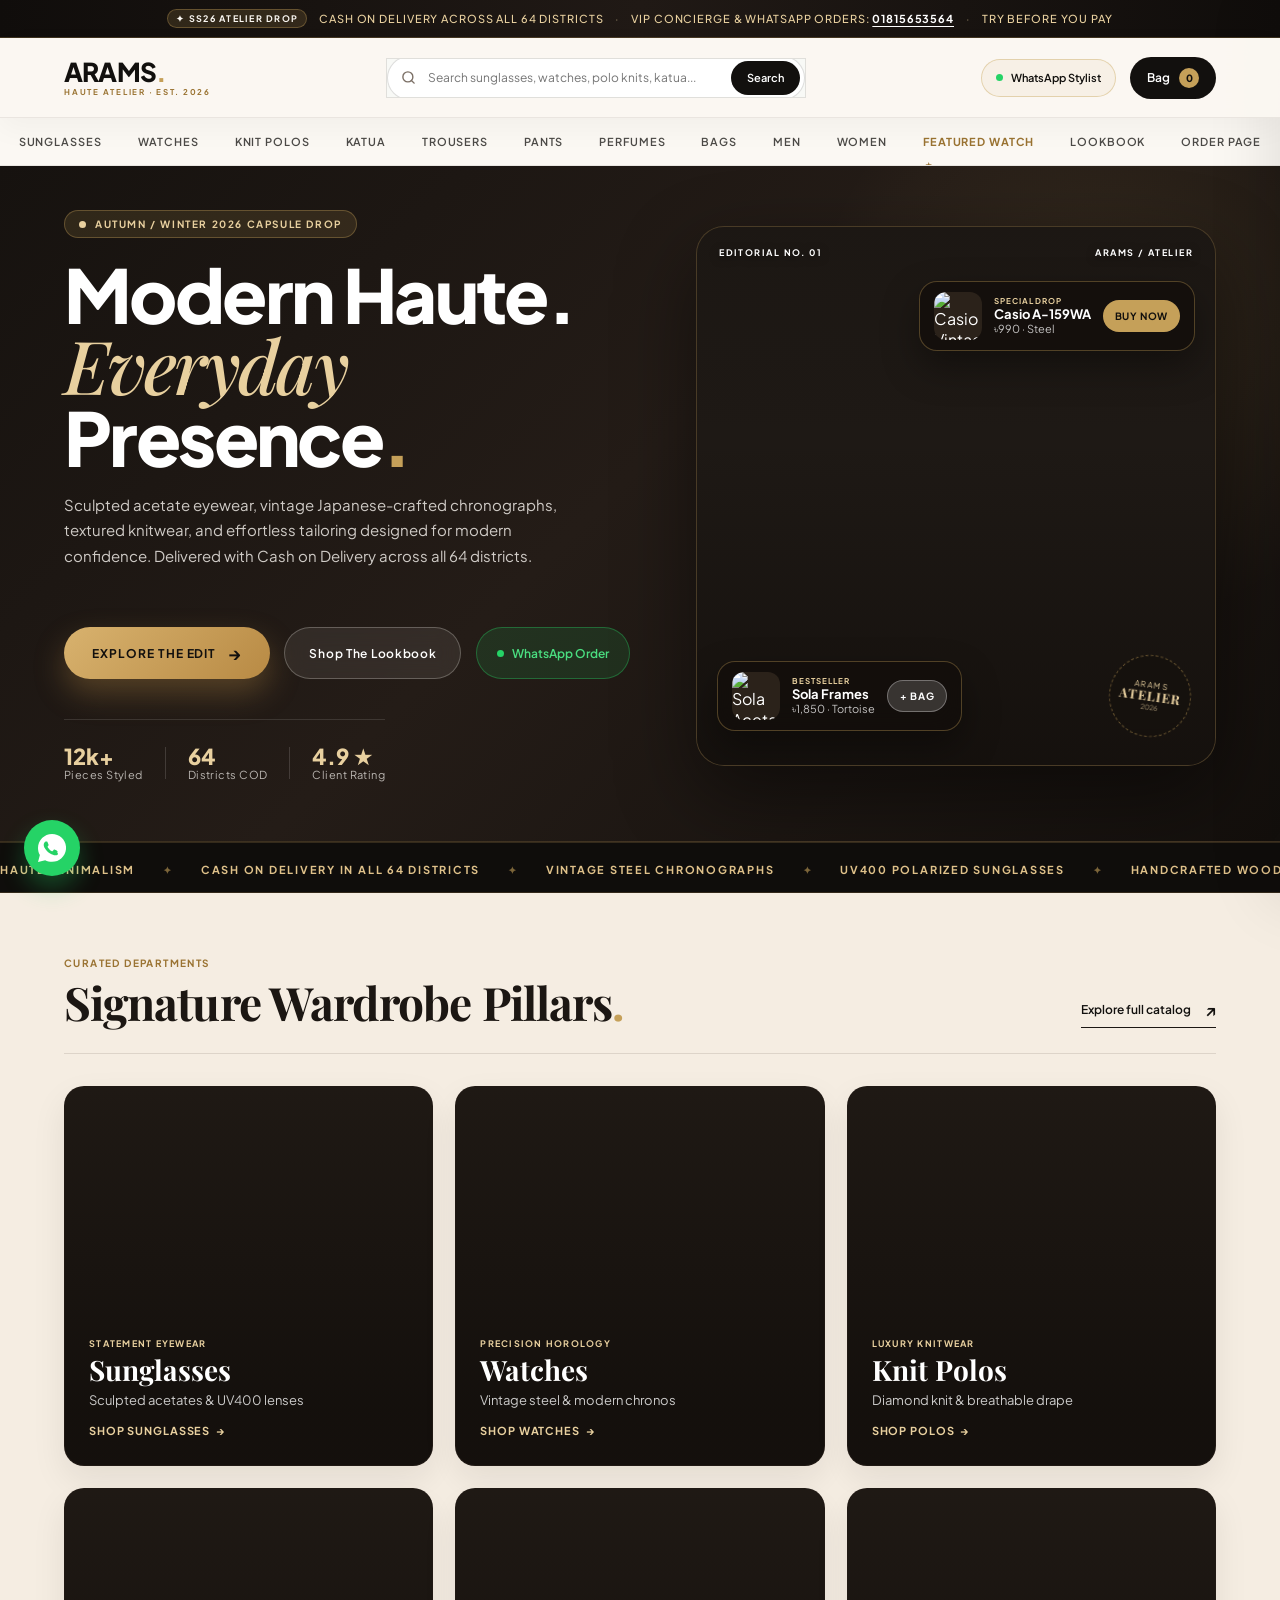
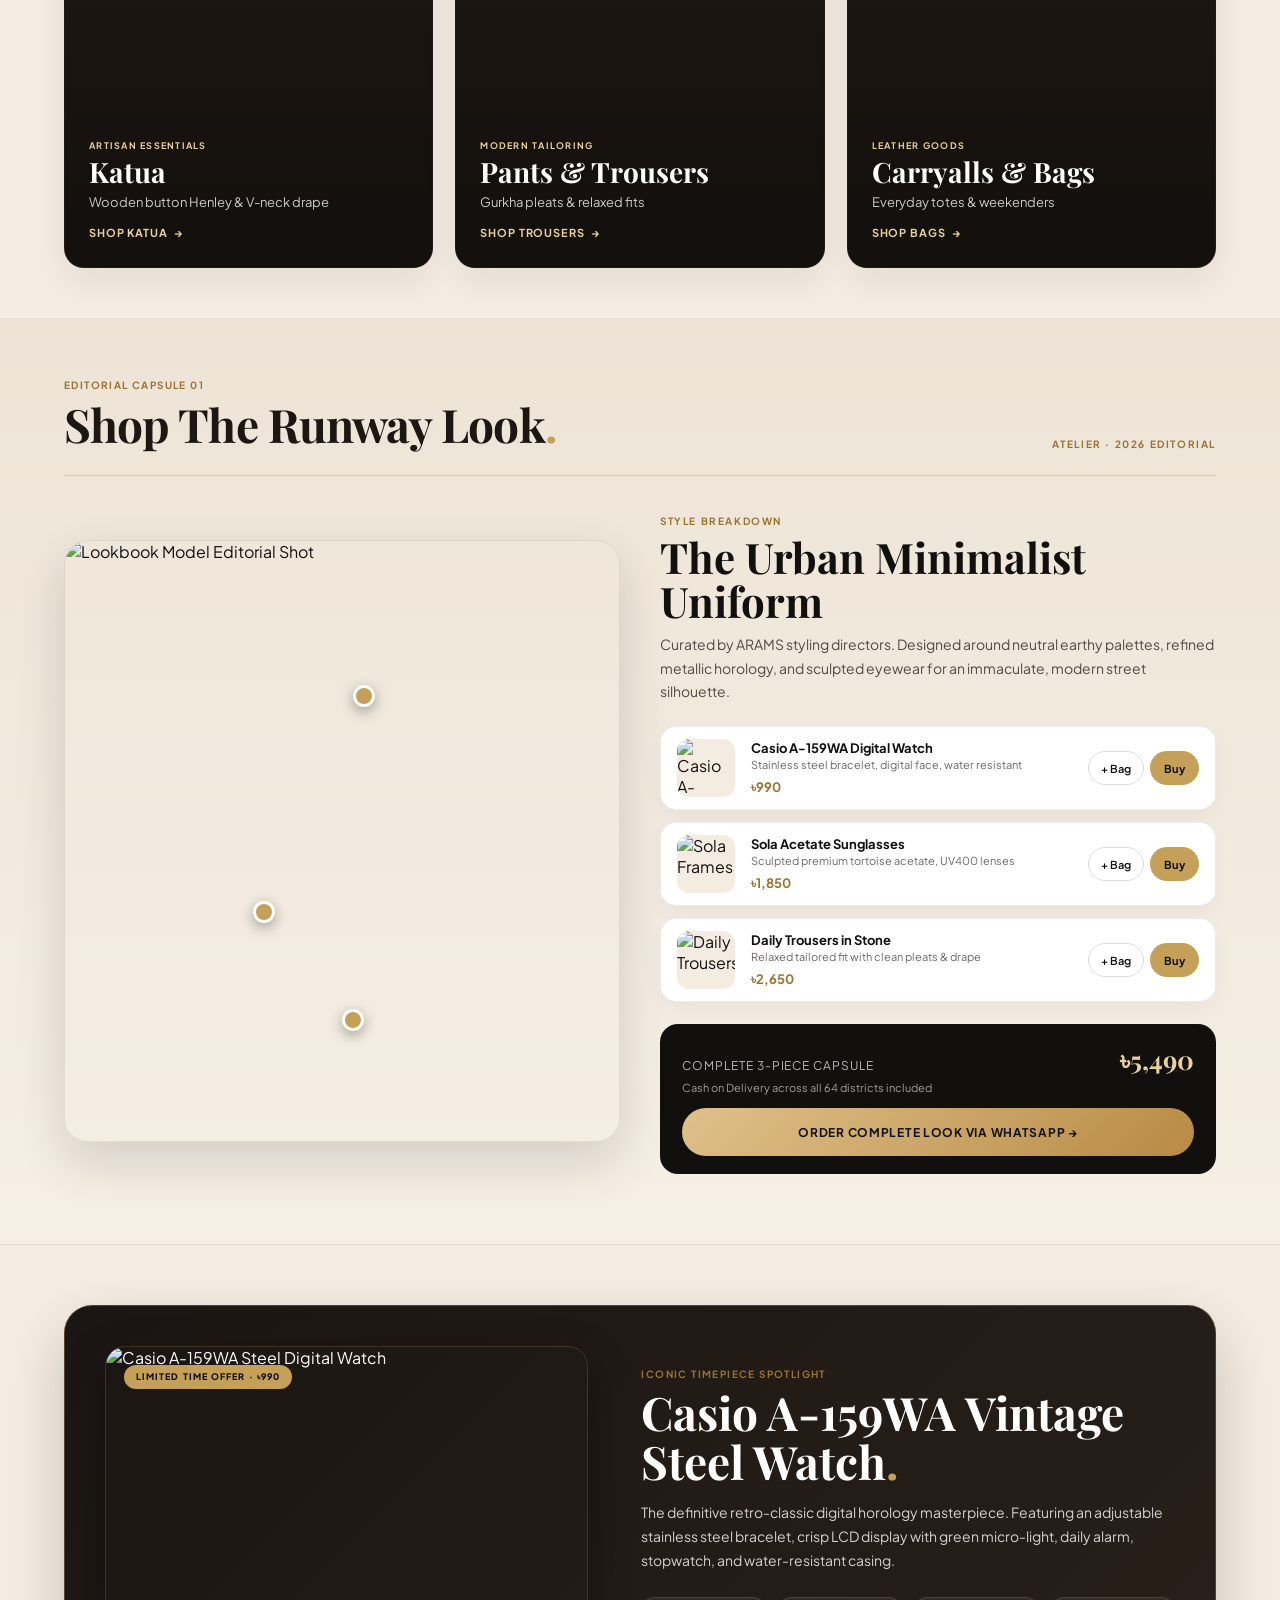
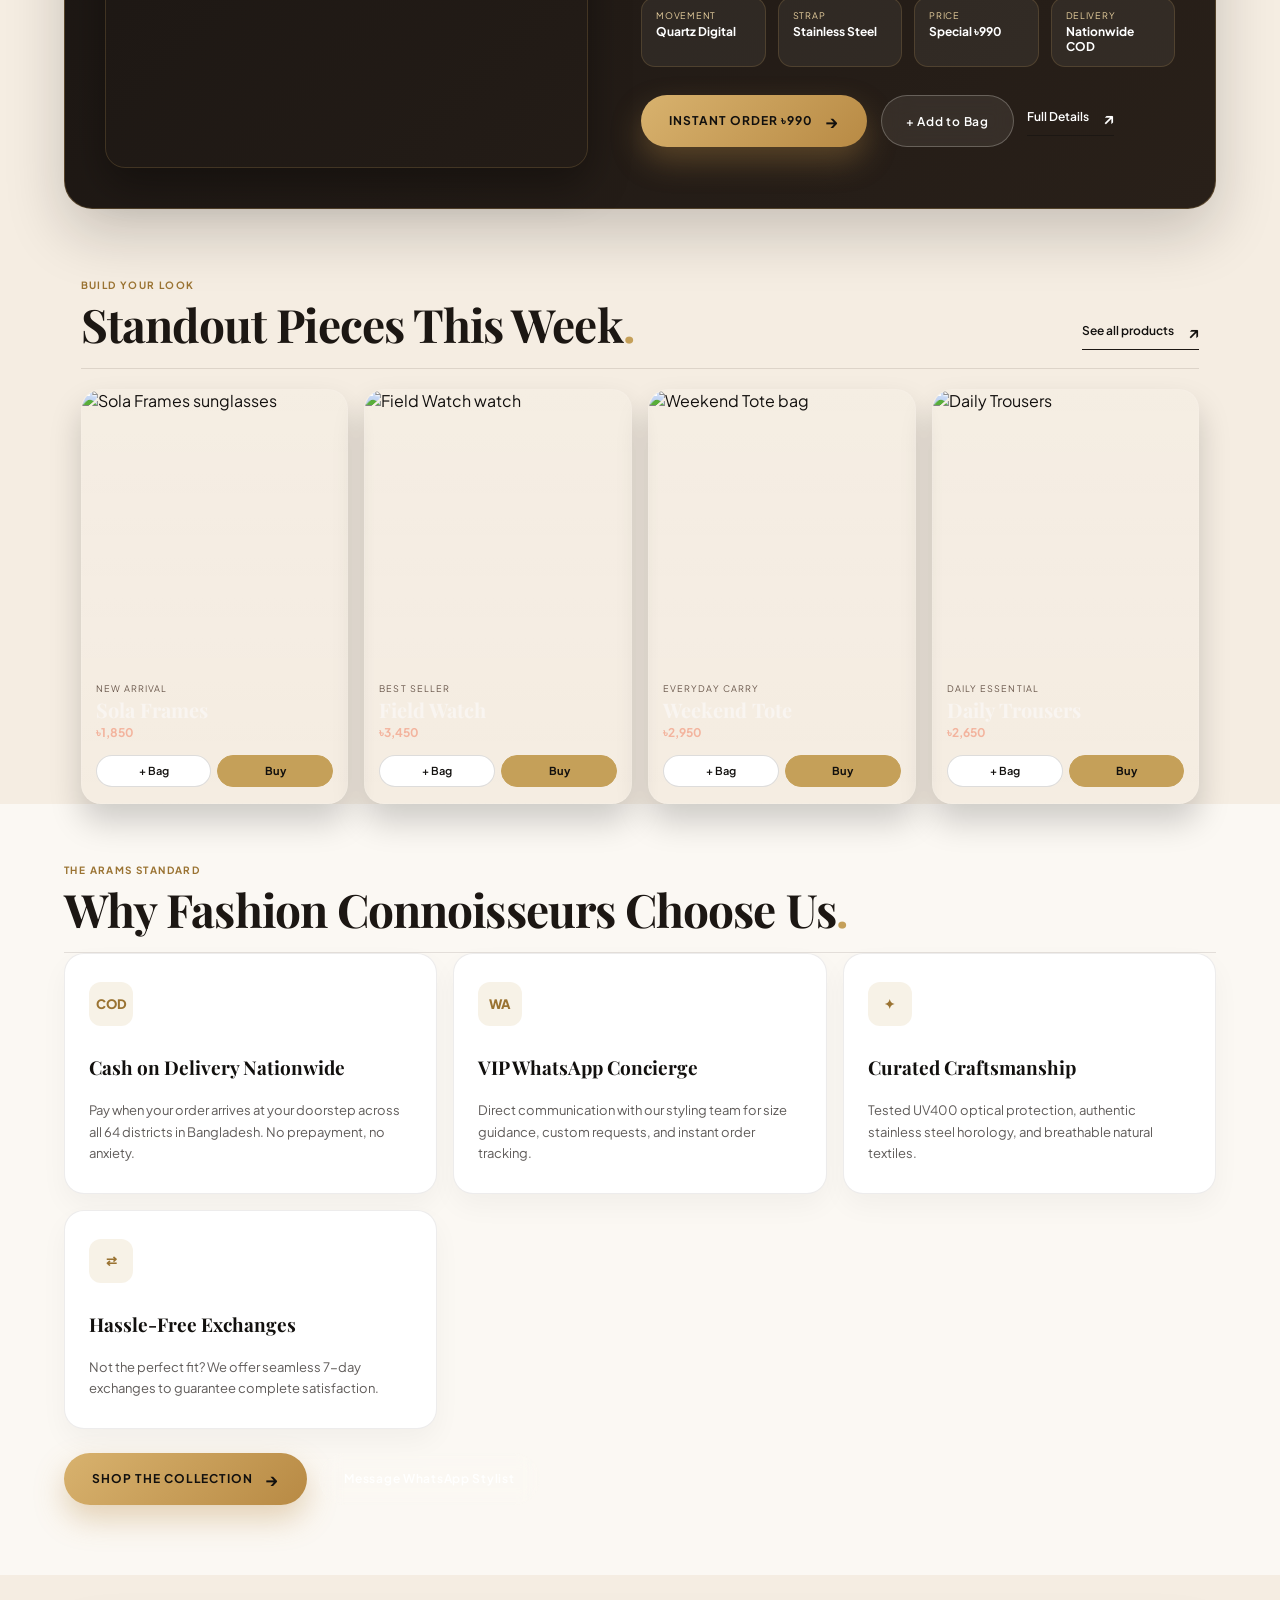
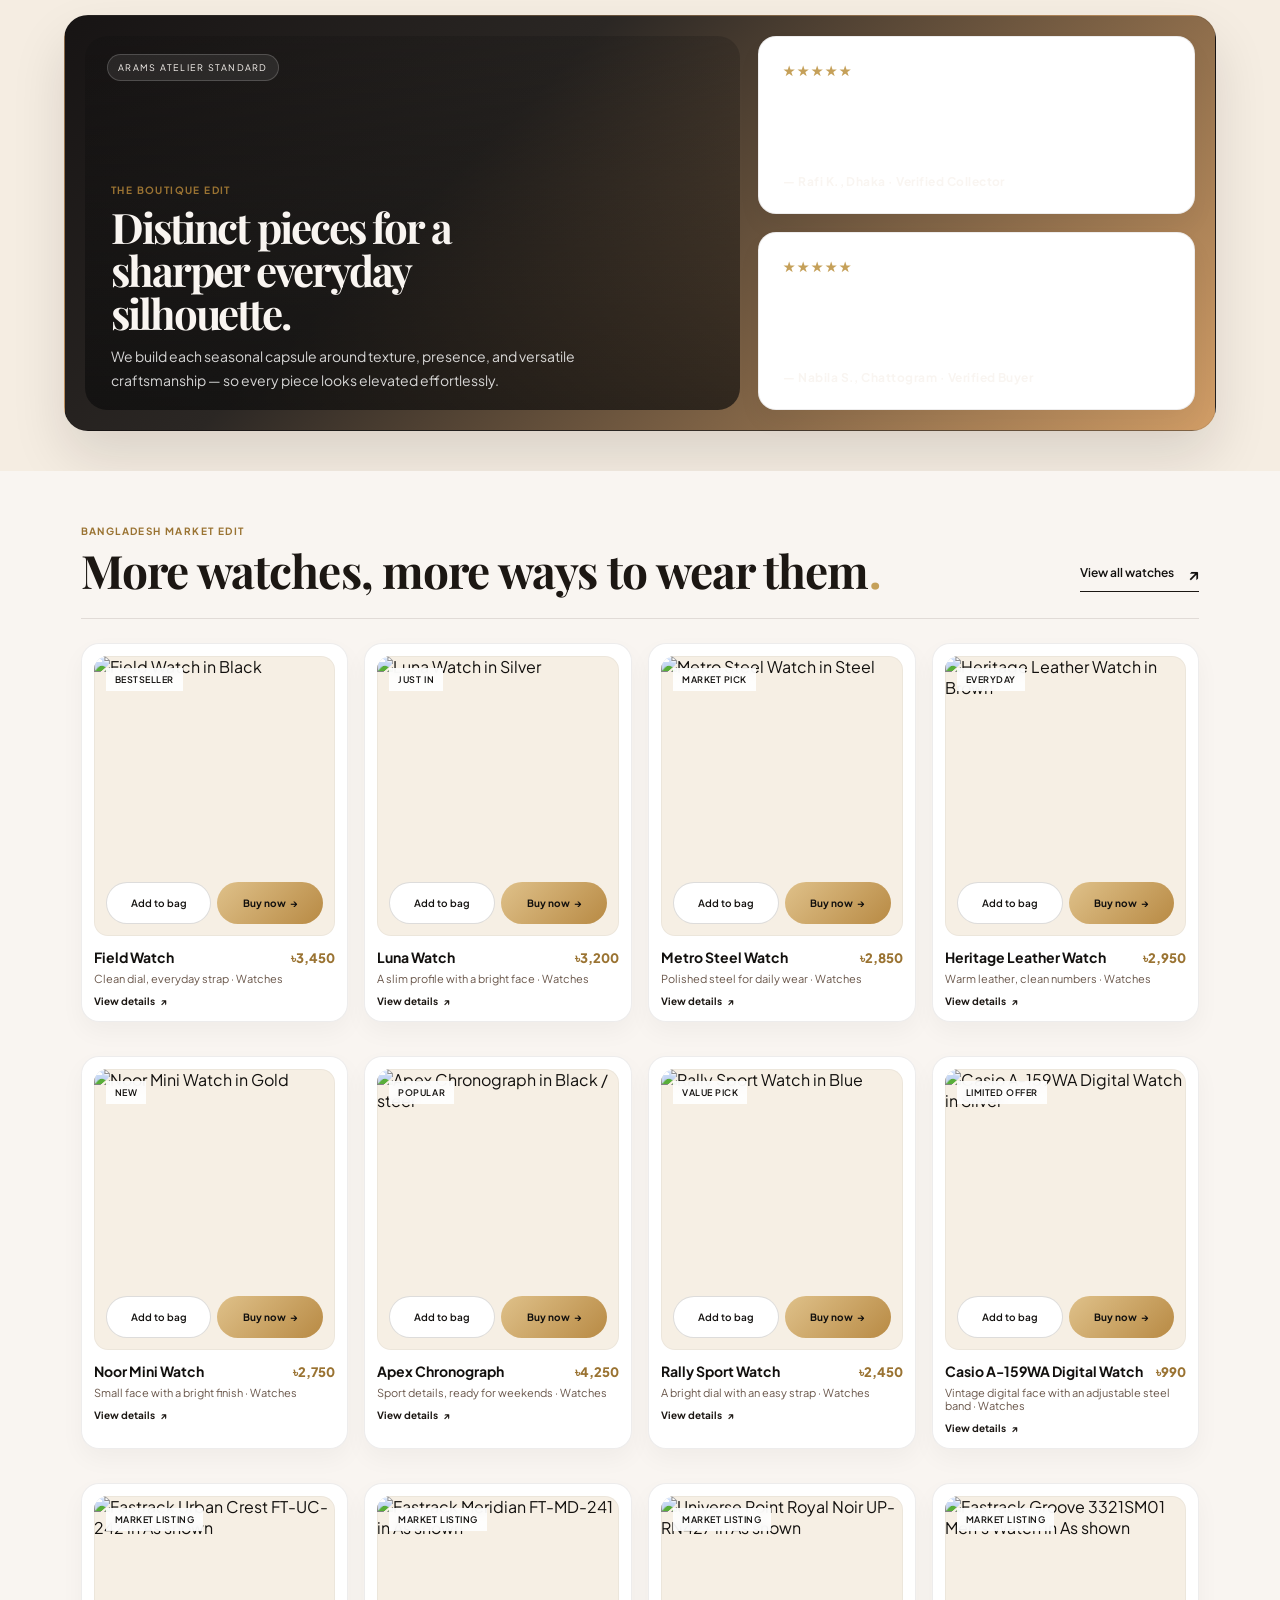
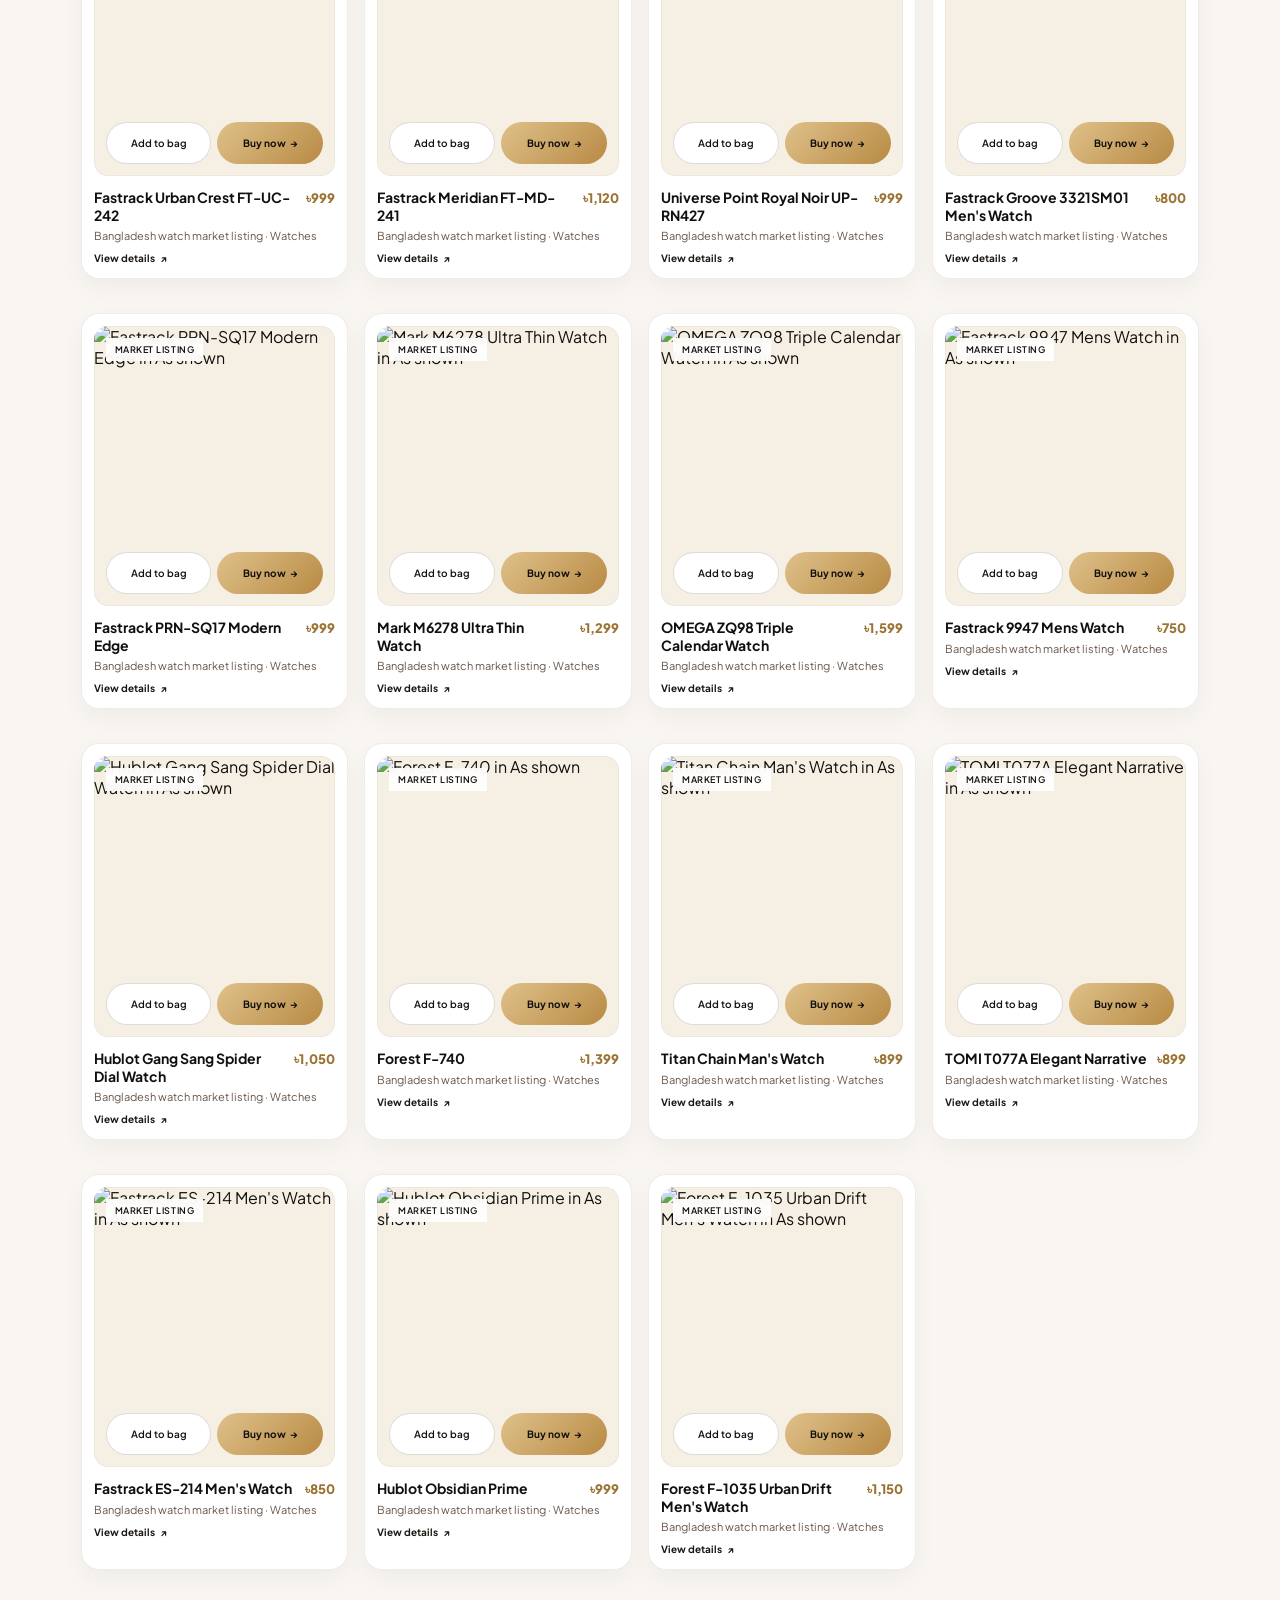
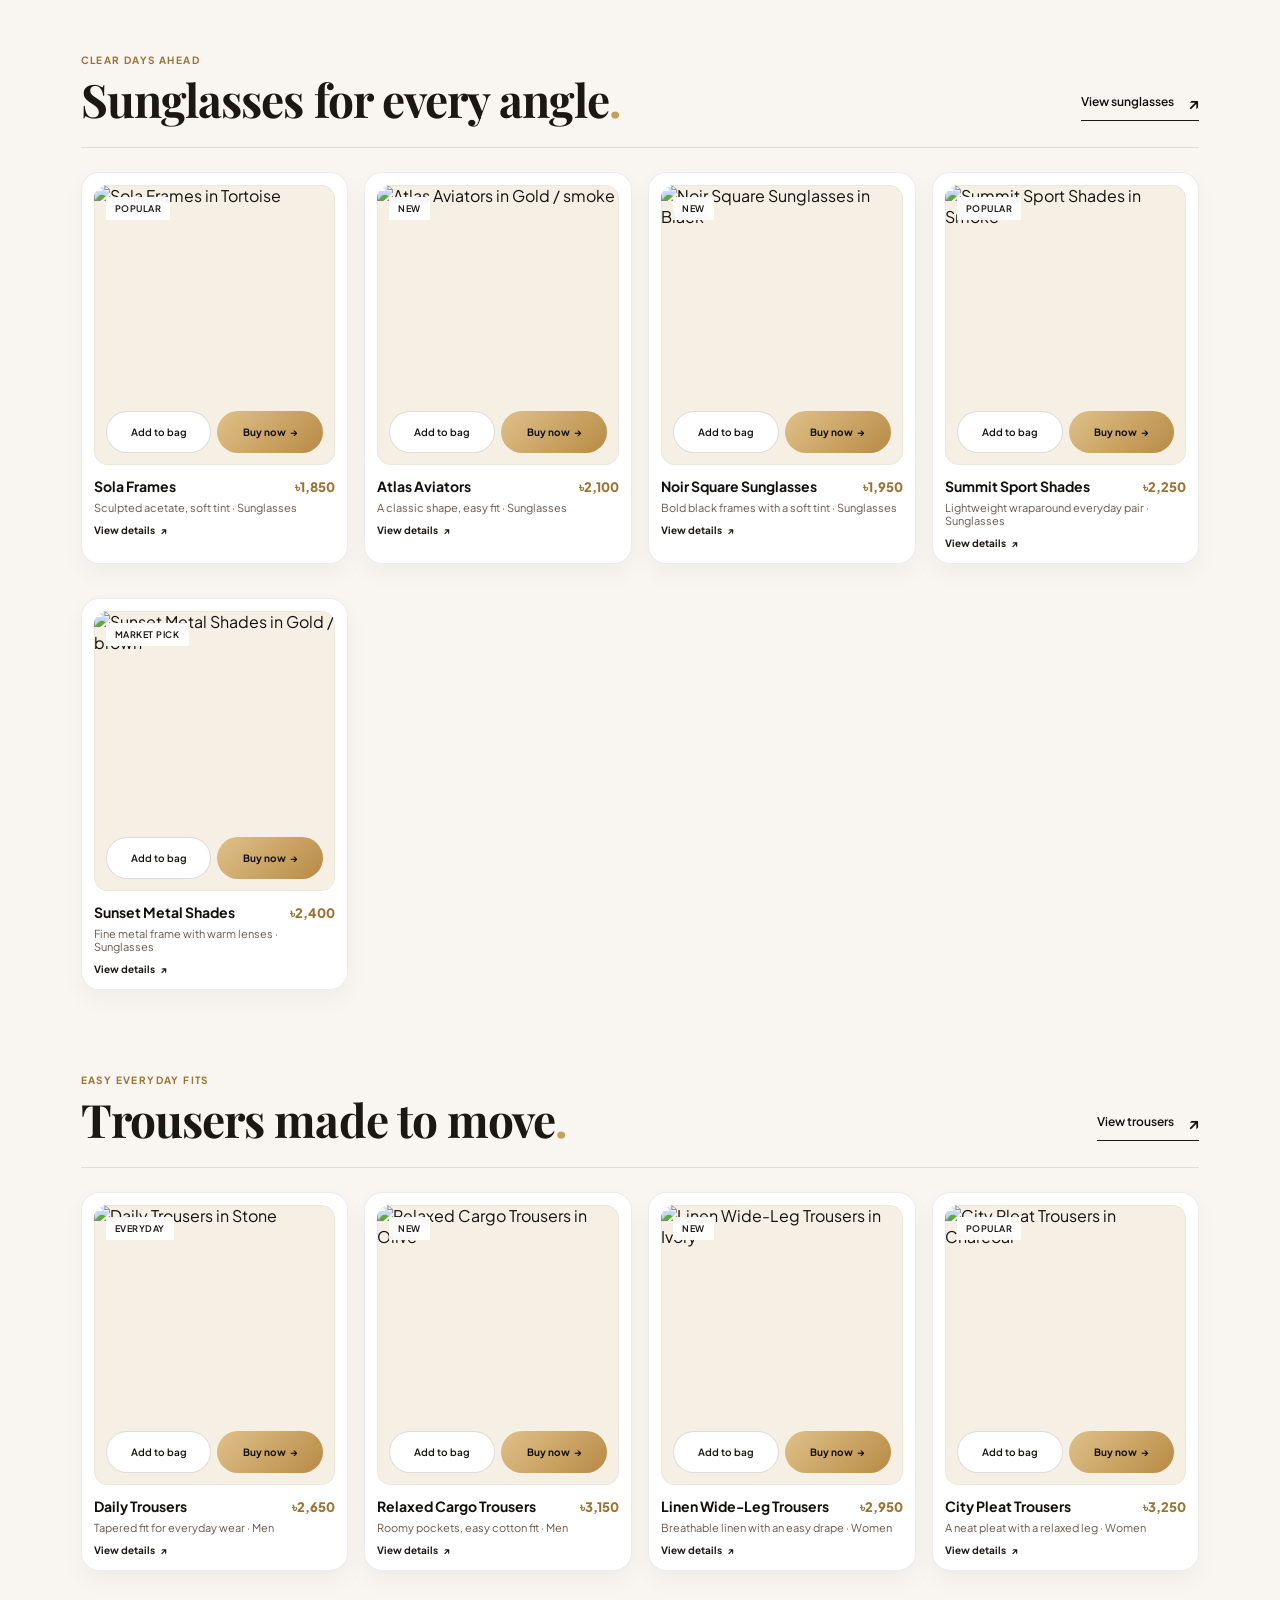
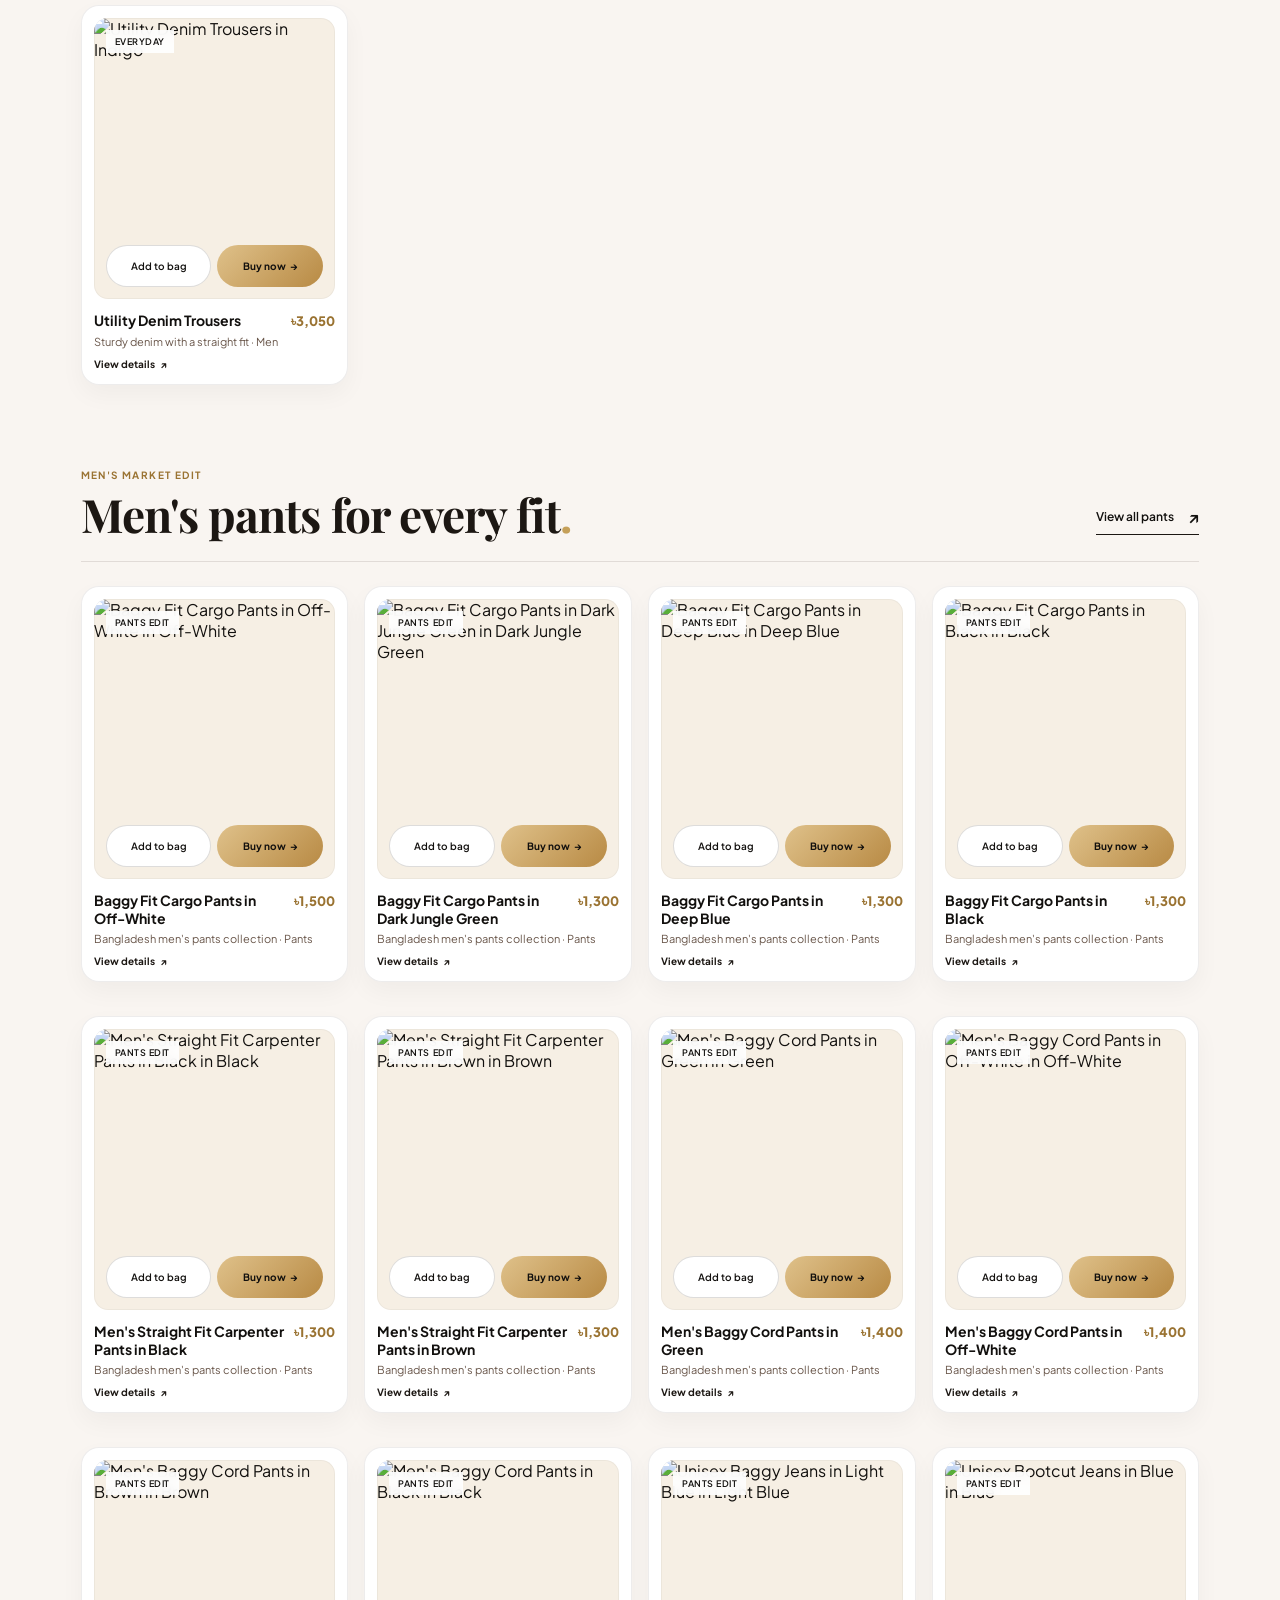
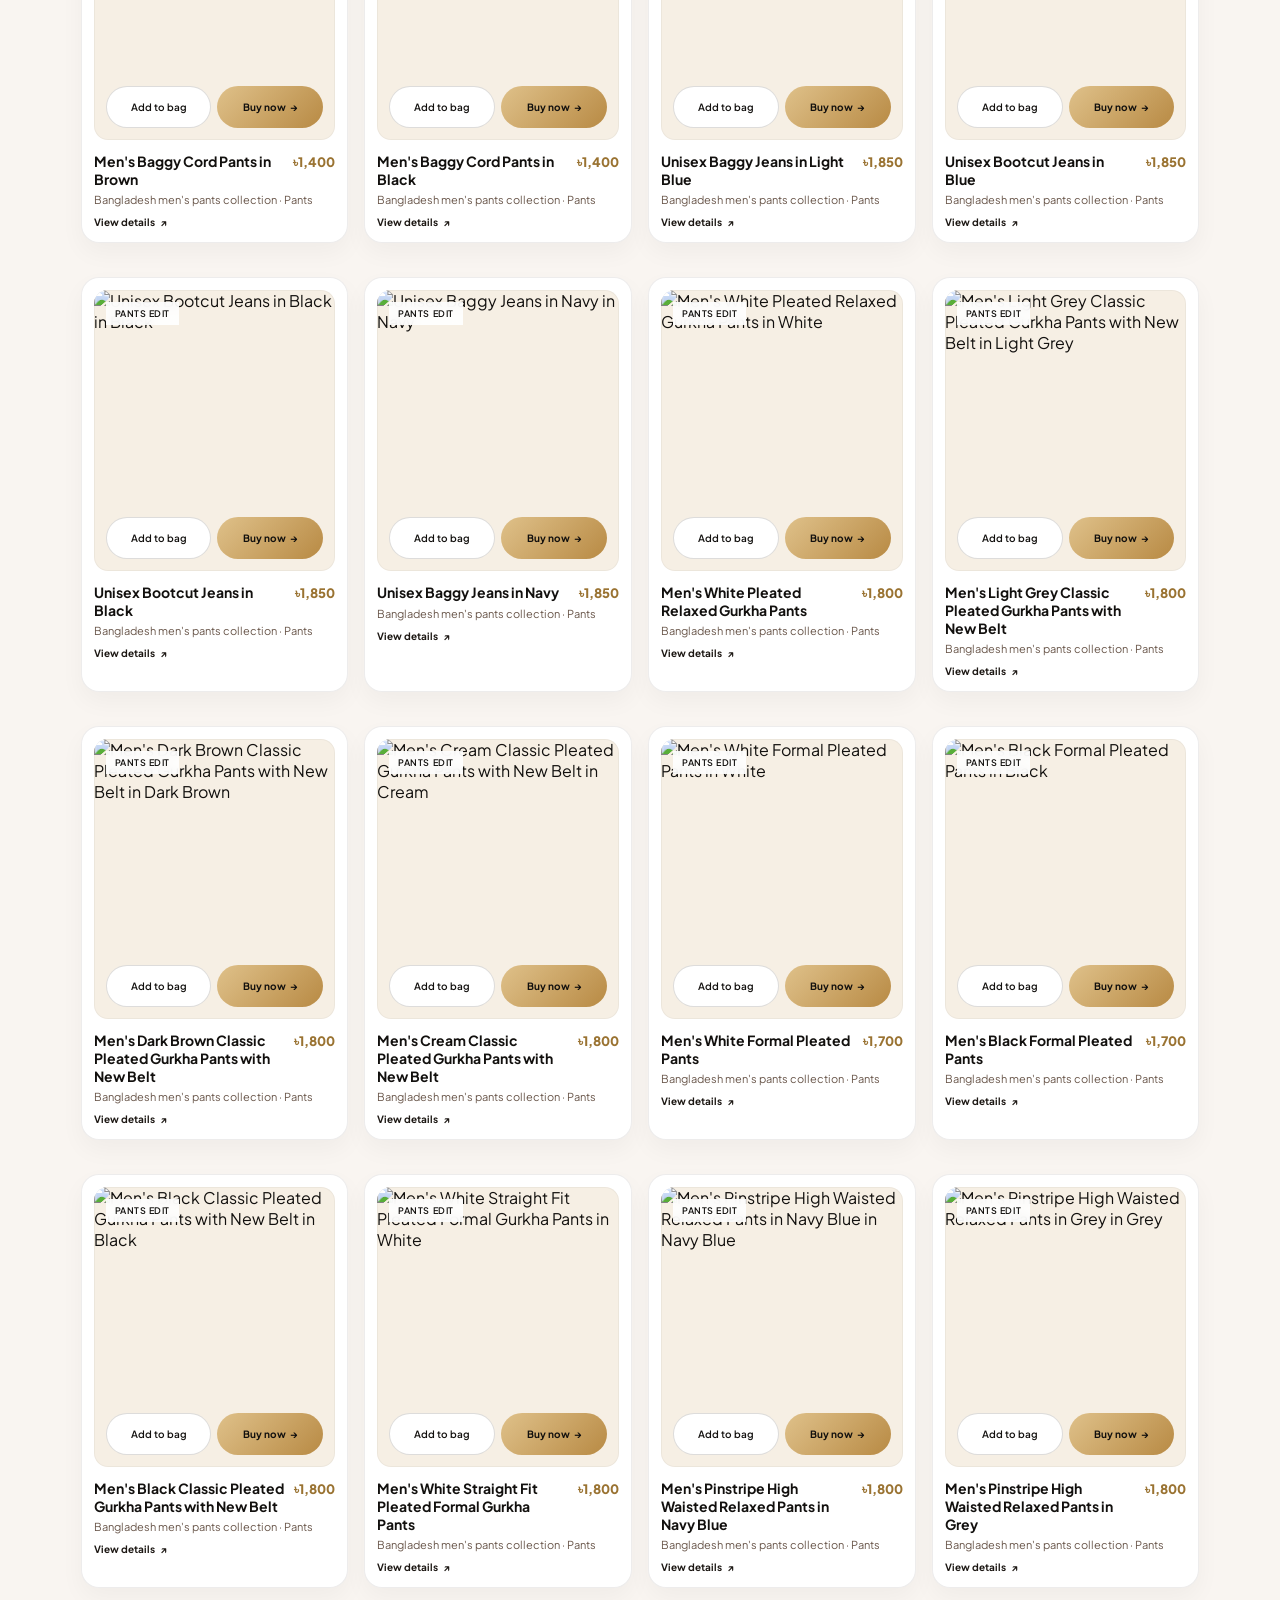
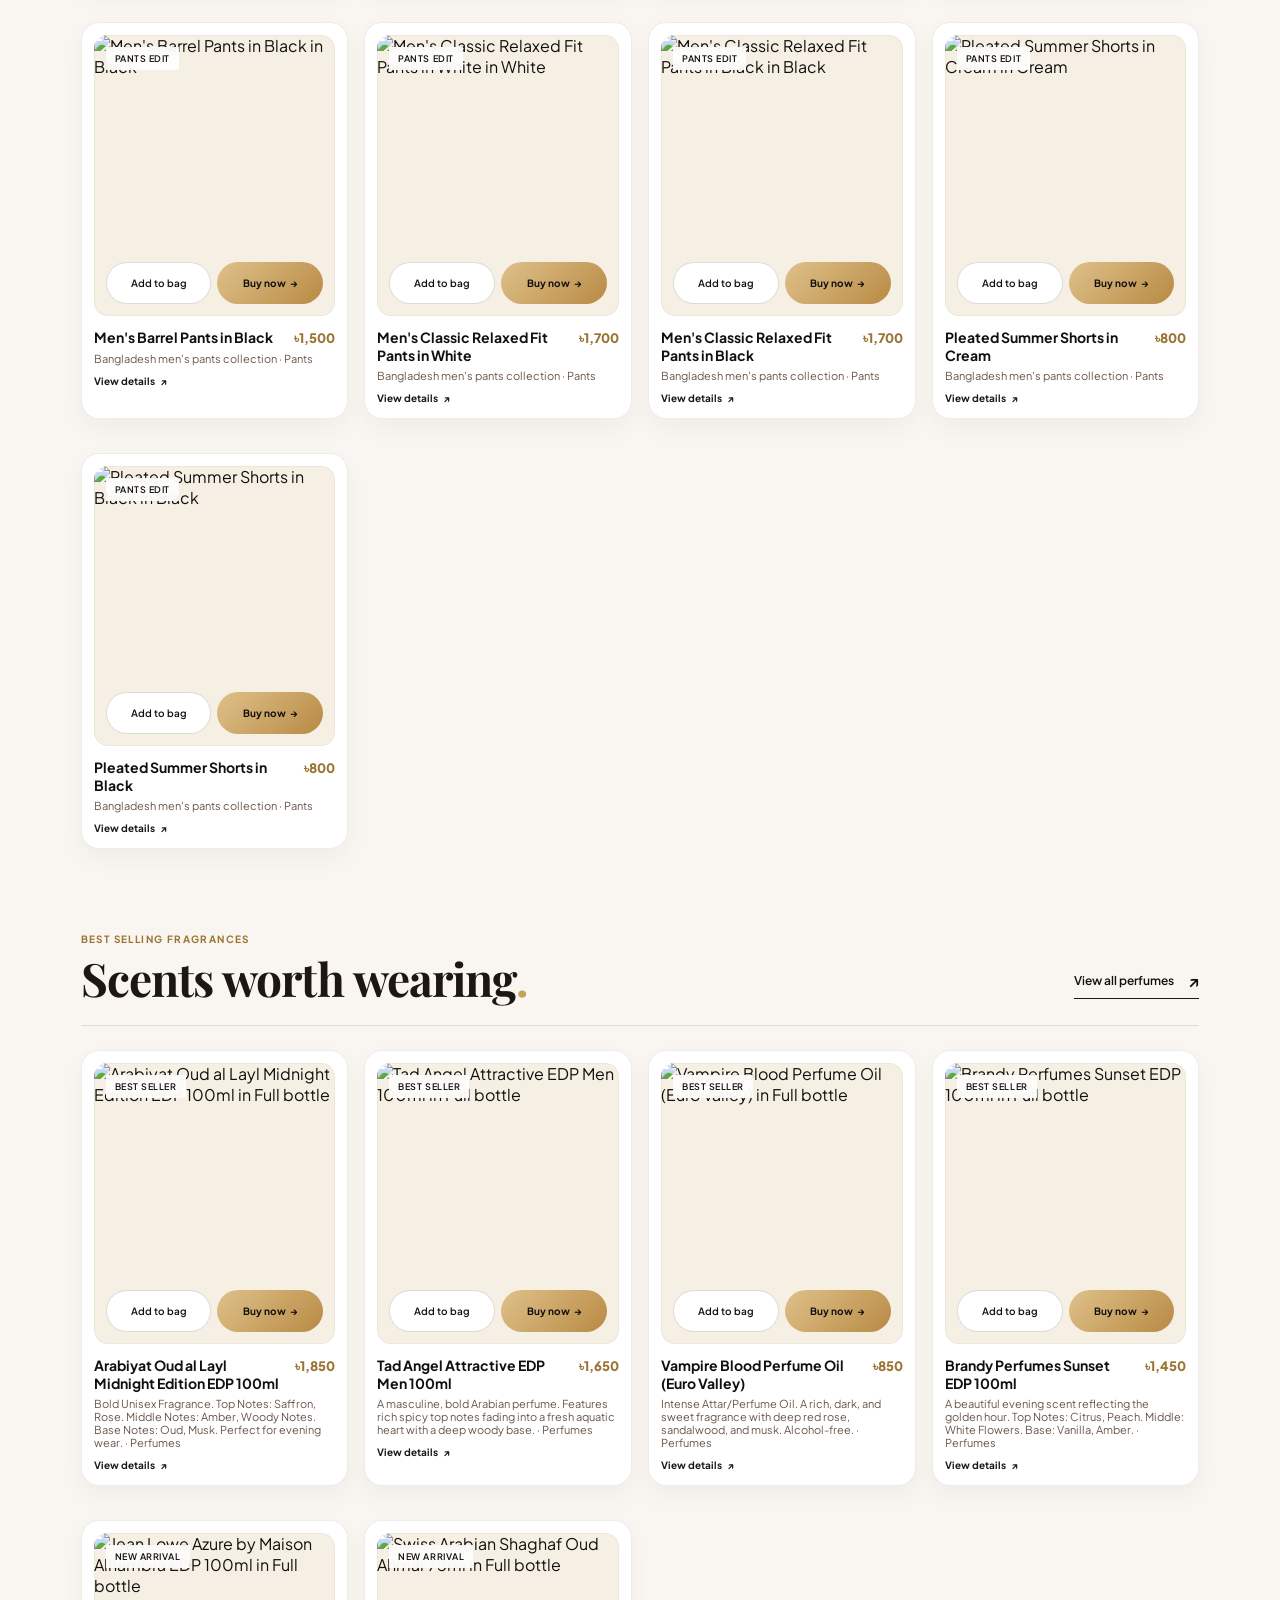
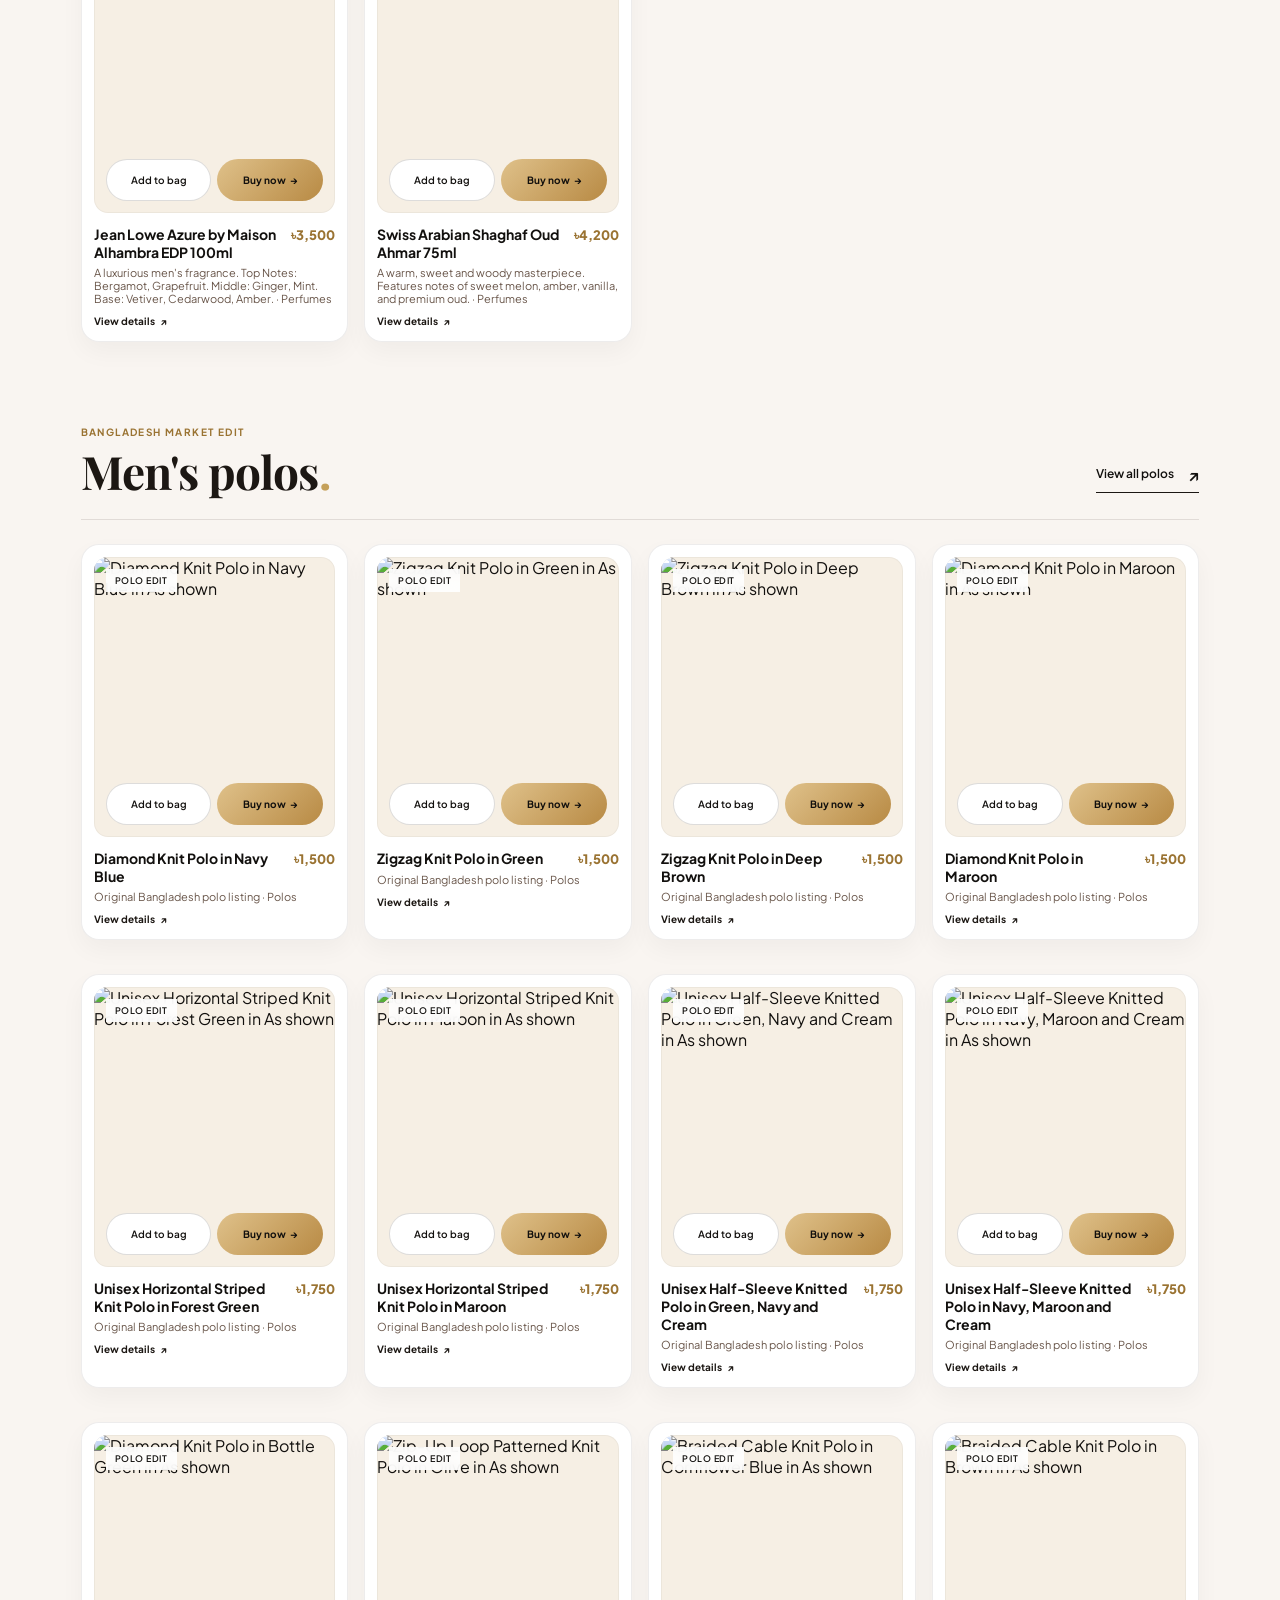
==== commit 272b6a4b: "chore: Update UI and backend features for deployment" ====
--- a/index.html
+++ b/index.html
@@ -626,6 +626,62 @@
       <div class="product-grid" id="product-grid" aria-live="polite" tabindex="-1"></div>
     </section>
 
+    <!-- AS SEEN ON / INSTAGRAM -->
+    <section class="as-seen-on" aria-labelledby="as-seen-on-title" style="padding: 70px 6.3%; background: #fdfcfb; text-align: center; border-top: 1px solid var(--line);">
+      <div style="margin-bottom: 40px; display: flex; flex-direction: column; align-items: center;">
+        <p class="eyebrow" style="justify-content: center; width: fit-content;"><span class="eyebrow-mark"></span> Community</p>
+        <h2 id="as-seen-on-title" style="font-family: var(--display); font-size: clamp(30px, 4vw, 46px); margin: 16px 0 10px; color: var(--ink);">As Seen On You<span>.</span></h2>
+        <p style="color: var(--muted); font-size: 14px; max-width: 500px; margin: 0; line-height: 1.6;">Join the ARAMS Atelier community. Tag us on Instagram to be featured.</p>
+      </div>
+      
+      <div style="display: grid; grid-template-columns: repeat(auto-fit, minmax(220px, 1fr)); gap: 16px;">
+        <div style="aspect-ratio: 1/1; position: relative; overflow: hidden; border-radius: 16px; box-shadow: 0 10px 30px rgba(0,0,0,0.06);">
+          <img src="https://images.unsplash.com/photo-1539109136881-3be0616acf4b?auto=format&fit=crop&w=600&q=80" alt="Customer styling" style="width: 100%; height: 100%; object-fit: cover; transition: transform 0.6s cubic-bezier(0.2, 0.8, 0.2, 1);" onmouseover="this.style.transform='scale(1.08)'" onmouseout="this.style.transform='scale(1)'">
+          <span style="position: absolute; bottom: 12px; left: 16px; color: white; font-size: 12px; font-weight: 600; text-shadow: 0 2px 8px rgba(0,0,0,0.6);">@rafik_style</span>
+        </div>
+        <div style="aspect-ratio: 1/1; position: relative; overflow: hidden; border-radius: 16px; box-shadow: 0 10px 30px rgba(0,0,0,0.06);">
+          <img src="https://images.unsplash.com/photo-1528740561666-dc2479dc08ab?auto=format&fit=crop&w=600&q=80" alt="Customer styling" style="width: 100%; height: 100%; object-fit: cover; transition: transform 0.6s cubic-bezier(0.2, 0.8, 0.2, 1);" onmouseover="this.style.transform='scale(1.08)'" onmouseout="this.style.transform='scale(1)'">
+          <span style="position: absolute; bottom: 12px; left: 16px; color: white; font-size: 12px; font-weight: 600; text-shadow: 0 2px 8px rgba(0,0,0,0.6);">@ahmed.horology</span>
+        </div>
+        <div style="aspect-ratio: 1/1; position: relative; overflow: hidden; border-radius: 16px; box-shadow: 0 10px 30px rgba(0,0,0,0.06);">
+          <img src="https://images.unsplash.com/photo-1515886657613-9f3515b0c78f?auto=format&fit=crop&w=600&q=80" alt="Customer styling" style="width: 100%; height: 100%; object-fit: cover; transition: transform 0.6s cubic-bezier(0.2, 0.8, 0.2, 1);" onmouseover="this.style.transform='scale(1.08)'" onmouseout="this.style.transform='scale(1)'">
+          <span style="position: absolute; bottom: 12px; left: 16px; color: white; font-size: 12px; font-weight: 600; text-shadow: 0 2px 8px rgba(0,0,0,0.6);">@minimal.dhaka</span>
+        </div>
+        <div style="aspect-ratio: 1/1; position: relative; overflow: hidden; border-radius: 16px; box-shadow: 0 10px 30px rgba(0,0,0,0.06);">
+          <img src="https://images.unsplash.com/photo-1508057198894-247b23fe5ade?auto=format&fit=crop&w=600&q=80" alt="Customer styling" style="width: 100%; height: 100%; object-fit: cover; transition: transform 0.6s cubic-bezier(0.2, 0.8, 0.2, 1);" onmouseover="this.style.transform='scale(1.08)'" onmouseout="this.style.transform='scale(1)'">
+          <span style="position: absolute; bottom: 12px; left: 16px; color: white; font-size: 12px; font-weight: 600; text-shadow: 0 2px 8px rgba(0,0,0,0.6);">@vintage_vibe</span>
+        </div>
+      </div>
+    </section>
+
+    <!-- AS SEEN ON / INSTAGRAM -->
+    <section class="as-seen-on" aria-labelledby="as-seen-on-title" style="padding: 70px 6.3%; background: #fdfcfb; text-align: center; border-top: 1px solid var(--line);">
+      <div style="margin-bottom: 40px; display: flex; flex-direction: column; align-items: center;">
+        <p class="eyebrow" style="justify-content: center; width: fit-content;"><span class="eyebrow-mark"></span> Community</p>
+        <h2 id="as-seen-on-title" style="font-family: var(--display); font-size: clamp(30px, 4vw, 46px); margin: 16px 0 10px; color: var(--ink);">As Seen On You<span>.</span></h2>
+        <p style="color: var(--muted); font-size: 14px; max-width: 500px; margin: 0; line-height: 1.6;">Join the ARAMS Atelier community. Tag us on Instagram to be featured.</p>
+      </div>
+      
+      <div style="display: grid; grid-template-columns: repeat(auto-fit, minmax(220px, 1fr)); gap: 16px;">
+        <div style="aspect-ratio: 1/1; position: relative; overflow: hidden; border-radius: 16px; box-shadow: 0 10px 30px rgba(0,0,0,0.06);">
+          <img src="https://images.unsplash.com/photo-1539109136881-3be0616acf4b?auto=format&fit=crop&w=600&q=80" alt="Customer styling" style="width: 100%; height: 100%; object-fit: cover; transition: transform 0.6s cubic-bezier(0.2, 0.8, 0.2, 1);" onmouseover="this.style.transform='scale(1.08)'" onmouseout="this.style.transform='scale(1)'">
+          <span style="position: absolute; bottom: 12px; left: 16px; color: white; font-size: 12px; font-weight: 600; text-shadow: 0 2px 8px rgba(0,0,0,0.6);">@rafik_style</span>
+        </div>
+        <div style="aspect-ratio: 1/1; position: relative; overflow: hidden; border-radius: 16px; box-shadow: 0 10px 30px rgba(0,0,0,0.06);">
+          <img src="https://images.unsplash.com/photo-1528740561666-dc2479dc08ab?auto=format&fit=crop&w=600&q=80" alt="Customer styling" style="width: 100%; height: 100%; object-fit: cover; transition: transform 0.6s cubic-bezier(0.2, 0.8, 0.2, 1);" onmouseover="this.style.transform='scale(1.08)'" onmouseout="this.style.transform='scale(1)'">
+          <span style="position: absolute; bottom: 12px; left: 16px; color: white; font-size: 12px; font-weight: 600; text-shadow: 0 2px 8px rgba(0,0,0,0.6);">@ahmed.horology</span>
+        </div>
+        <div style="aspect-ratio: 1/1; position: relative; overflow: hidden; border-radius: 16px; box-shadow: 0 10px 30px rgba(0,0,0,0.06);">
+          <img src="https://images.unsplash.com/photo-1515886657613-9f3515b0c78f?auto=format&fit=crop&w=600&q=80" alt="Customer styling" style="width: 100%; height: 100%; object-fit: cover; transition: transform 0.6s cubic-bezier(0.2, 0.8, 0.2, 1);" onmouseover="this.style.transform='scale(1.08)'" onmouseout="this.style.transform='scale(1)'">
+          <span style="position: absolute; bottom: 12px; left: 16px; color: white; font-size: 12px; font-weight: 600; text-shadow: 0 2px 8px rgba(0,0,0,0.6);">@minimal.dhaka</span>
+        </div>
+        <div style="aspect-ratio: 1/1; position: relative; overflow: hidden; border-radius: 16px; box-shadow: 0 10px 30px rgba(0,0,0,0.06);">
+          <img src="https://images.unsplash.com/photo-1508057198894-247b23fe5ade?auto=format&fit=crop&w=600&q=80" alt="Customer styling" style="width: 100%; height: 100%; object-fit: cover; transition: transform 0.6s cubic-bezier(0.2, 0.8, 0.2, 1);" onmouseover="this.style.transform='scale(1.08)'" onmouseout="this.style.transform='scale(1)'">
+          <span style="position: absolute; bottom: 12px; left: 16px; color: white; font-size: 12px; font-weight: 600; text-shadow: 0 2px 8px rgba(0,0,0,0.6);">@vintage_vibe</span>
+        </div>
+      </div>
+    </section>
+
     <section class="story-band" id="story">
       <p class="eyebrow">The finishing touches</p>
       <p class="story-line">Make it <em>yours.</em></p>
@@ -663,17 +719,43 @@
         <div><p class="eyebrow">Almost yours</p><h2 id="checkout-title">Your details</h2></div>
         <button class="close-button" id="close-checkout" type="button" aria-label="Close order form">×</button>
       </div>
-      <p class="form-intro">Add your details, then send the prepared order to ARAMS in WhatsApp.</p>
+      <p class="form-intro">Enter your details to finalize your order.</p>
       <div class="checkout-items" id="checkout-items" aria-live="polite"></div>
       <label class="form-field">Full name<input name="name" autocomplete="name" required></label>
       <label class="form-field">Phone number<input name="phone" type="tel" autocomplete="tel" required></label>
       <label class="form-field">Email address <span>(optional)</span><input name="email" type="email" autocomplete="email"></label>
       <label class="form-field">Delivery or pickup details<textarea name="notes" rows="3" placeholder="Address, pickup preference, or anything else" required></textarea></label>
+      <div class="coupon-section" style="display:flex; gap:8px; margin-bottom: 0.5rem; align-items:center;">
+        <input id="checkout-coupon" name="coupon_code" type="text" placeholder="Promo code" style="flex:1; border: 1px solid var(--line); border-radius: 8px; padding: 10px; font-size: 14px; text-transform: uppercase;">
+        <button id="apply-coupon" type="button" style="border: 1px solid var(--line); background: var(--paper); border-radius: 8px; padding: 10px 16px; font-weight: 600; cursor: pointer;">Apply</button>
+      </div>
+      <div id="coupon-message" style="font-size: 13px; margin-bottom: 12px; font-weight: 600;"></div>
       <div class="order-total"><span>Order total</span><strong id="checkout-total">৳0</strong></div>
-      <button class="checkout-button" type="submit">Continue to WhatsApp <span aria-hidden="true">→</span></button>
-      <p class="form-footnote">ARAMS saves your order, then WhatsApp opens with its details. Tap Send in WhatsApp to contact the shop.</p>
+      <button class="checkout-button" type="submit">Place Order <span aria-hidden="true">→</span></button>
+      <p class="form-footnote">Your order will be securely processed and saved directly on our website.</p>
     </form>
   </dialog>
+
+  <dialog class="checkout-dialog" id="success-dialog" aria-labelledby="success-title">
+    <div class="drawer-heading">
+      <div><p class="eyebrow">Order Confirmed</p><h2 id="success-title">Thank You!</h2></div>
+      <button class="close-button" id="close-success" type="button" aria-label="Close success message">×</button>
+    </div>
+    <div style="padding: 2rem 1.5rem; text-align: center;">
+      <svg width="48" height="48" viewBox="0 0 24 24" fill="none" stroke="#28a745" stroke-width="2" stroke-linecap="round" stroke-linejoin="round" style="margin-bottom: 1rem; margin-inline: auto;"><path d="M22 11.08V12a10 10 0 1 1-5.93-9.14"></path><polyline points="22 4 12 14.01 9 11.01"></polyline></svg>
+      <h3 style="font-size: 1.5rem; margin-bottom: 0.5rem; font-family: var(--font-display);">Your order is complete.</h3>
+      <p style="color: var(--text-muted); margin-bottom: 1.5rem;">Order Reference: <strong id="success-reference" style="color: var(--text-main);"></strong></p>
+      <p style="color: var(--text-muted); margin-bottom: 2rem;">We will contact you shortly to confirm delivery details.</p>
+      <button class="checkout-button" id="success-continue" type="button" style="width: 100%;">Continue Shopping</button>
+    </div>
+  </dialog>
+
+  <a href="https://wa.me/8801815653564" target="_blank" rel="noreferrer" class="floating-wa" aria-label="Chat with us on WhatsApp">
+    <svg width="28" height="28" viewBox="0 0 24 24" fill="currentColor">
+      <path d="M12.031 0C5.385 0 0 5.385 0 12.031c0 2.128.556 4.197 1.611 6.02L.031 24l6.105-1.602c1.764.975 3.766 1.488 5.895 1.488 6.646 0 12.031-5.385 12.031-12.031S18.677 0 12.031 0zm5.176 17.06c-.222.628-1.285 1.189-1.848 1.233-.522.042-1.187.16-3.805-.92-3.155-1.303-5.213-4.529-5.367-4.737-.154-.208-1.282-1.706-1.282-3.253s.81-2.316 1.096-2.617c.285-.301.62-.376.825-.376s.41-.005.592.004c.19.009.444-.072.696.536.262.63.843 2.057.917 2.207.074.15.123.326.03.526-.093.201-.141.326-.282.493-.141.167-.297.355-.425.474-.141.132-.288.277-.128.553.16.276.711 1.176 1.528 1.905.1057.943 1.936 1.481 2.222 1.618.286.138.455.113.626-.08.172-.192.74-.863.938-1.158.198-.296.395-.246.657-.148.263.099 1.666.788 1.951.931.285.143.475.212.544.331.07.119.07.691-.152 1.319z"/>
+    </svg>
+  </a>
+
   <div class="toast" id="toast" role="status" aria-live="polite"></div>
 </body>
 </html>
--- a/styles.css
+++ b/styles.css
@@ -1,2317 +1,2370 @@
-:root {
-  color-scheme: light;
-  --ink: #1c1713;
-  --muted: #69564a;
-  --paper: #f4eee6;
-  --white: #f9f5f1;
-  --line: rgba(53, 38, 30, 0.12);
-  --red: #7f4a35;
-  --red-deep: #5e3528;
-  --green: rgba(90, 71, 57, 0.08);
-  --stone: #e7dccd;
-  --gold: #b67d4f;
-  --amber: #cf8d5d;
-  --display: "Manrope", sans-serif;
-  --body: "DM Sans", sans-serif;
-}
-
-* { box-sizing: border-box; }
-html { scroll-behavior: smooth; }
-body { margin: 0; background: linear-gradient(180deg, #f7f1eb 0%, #f1e7dc 100%); color: var(--ink); font-family: var(--body); -webkit-font-smoothing: antialiased; }
-button, input, textarea, select { font: inherit; }
-button, a, select { -webkit-tap-highlight-color: transparent; }
-a { color: inherit; text-decoration: none; }
-button { color: inherit; }
-.announcement { min-height: 32px; display: grid; place-items: center; padding: 7px 16px; background: linear-gradient(135deg, #2a201b 0%, #6e4332 35%, #c78b61 100%); color: #f8f1ea; font-size: 10px; letter-spacing: .09em; text-align: center; }
-.site-header { height: 72px; padding: 0 6.3%; display: flex; align-items: center; justify-content: space-between; border-bottom: 1px solid var(--line); background: rgba(249,245,241,0.96); backdrop-filter: blur(14px); position: sticky; top: 0; z-index: 20; box-shadow: 0 10px 20px rgba(26,23,19,0.05); }
-.wordmark { font-family: var(--display); font-size: 23px; font-weight: 800; letter-spacing: 0; color: var(--ink); letter-spacing: -.03em; }
-.wordmark span, .section-heading h2 span { color: var(--red); }
-.main-nav { display: flex; gap: 36px; margin-left: 68px; font-size: 12px; color: rgba(28,23,19,.8); text-transform: uppercase; letter-spacing: .09em; }
-.main-nav a:hover, .site-footer a:last-child:hover { color: var(--red); }
-.editorial-banner {
-  display: flex;
-  align-items: center;
-  justify-content: center;
-  gap: 20px;
-  flex-wrap: wrap;
-  padding: 14px 20px;
-  background: linear-gradient(90deg, #f2e7dc 0%, #e9d4ba 35%, #d5a57b 100%);
-  border-bottom: 1px solid rgba(255,255,255,.07);
-  text-align: center;
-}
-.editorial-banner span {
-  display: inline-flex;
-  align-items: center;
-  justify-content: center;
-  padding: 6px 10px;
-  border: 1px solid rgba(255,255,255,.18);
-  background: rgba(255,255,255,.08);
-  border-radius: 999px;
-  color: var(--white);
-  font-size: 9px;
-  letter-spacing: .14em;
-  text-transform: uppercase;
-}
-.editorial-banner strong {
-  font-family: var(--display);
-  font-size: clamp(18px, 2vw, 26px);
-  letter-spacing: -.03em;
-  color: var(--white);
-}
-.editorial-banner p {
-  margin: 0;
-  color: rgba(255,255,255,.82);
-  font-size: 11px;
-}
-.editorial-banner a {
-  display: inline-flex;
-  align-items: center;
-  justify-content: center;
-  min-height: 32px;
-  padding: 0 12px;
-  border-radius: 999px;
-  background: rgba(255,255,255,.1);
-  border: 1px solid rgba(255,255,255,.14);
-  color: var(--white);
-  font-size: 10px;
-  font-weight: 700;
-  letter-spacing: .12em;
-  text-transform: uppercase;
-}
-.luxury-promo {
-  display: grid;
-  grid-template-columns: 1.2fr .8fr;
-  gap: 24px;
-  align-items: center;
-  margin: 0 6.3%;
-  padding: 30px 28px;
-  background: linear-gradient(135deg, #efe5d9 0%, #d9b89c 34%, #b9724f 68%, #8d593f 100%);
-  border: 1px solid rgba(42,31,24,.10);
-  border-radius: 32px;
-  color: #201914;
-  box-shadow: 0 25px 60px rgba(56,39,28,.12);
-  position: relative;
-  overflow: hidden;
-}
-.luxury-promo::before {
-  content: "";
-  position: absolute;
-  inset: 0;
-  background: radial-gradient(circle at bottom right, rgba(255,255,255,.2), transparent 32%);
-  pointer-events: none;
-}
-.luxury-promo-copy {
-  display: grid;
-  gap: 14px;
-  padding: 12px 4px;
-}
-.luxury-promo-copy h2 {
-  margin: 0;
-  font-family: var(--display);
-  font-size: clamp(34px, 4vw, 58px);
-  line-height: .96;
-  letter-spacing: -.04em;
-  color: var(--white);
-}
-.luxury-promo-copy p:not(.eyebrow) {
-  max-width: 540px;
-  margin: 0;
-  color: rgba(255,255,255,.8);
-  font-size: 14px;
-  line-height: 1.7;
-}
-.luxury-promo .hero-actions {
-  margin-top: 18px;
-}
-.luxury-promo-grid {
-  display: grid;
-  grid-template-columns: repeat(3, minmax(0, 1fr));
-  gap: 12px;
-}
-.luxury-promo-grid div {
-  display: grid;
-  gap: 8px;
-  padding: 18px 16px;
-  background: rgba(255,255,255,.06);
-  border: 1px solid rgba(255,255,255,.12);
-  border-radius: 18px;
-}
-.luxury-promo-grid span {
-  color: rgba(255,255,255,.7);
-  font-size: 9px;
-  letter-spacing: .12em;
-  text-transform: uppercase;
-}
-.luxury-promo-grid strong {
-  font-family: var(--display);
-  font-size: 20px;
-  line-height: 1.1;
-}
-.bag-button { display: inline-flex; gap: 10px; align-items: center; border: 0; background: transparent; padding: 10px 0 10px 10px; font-size: 12px; cursor: pointer; }
-.bag-count { width: 21px; height: 21px; border-radius: 50%; display: grid; place-items: center; background: var(--green); font-size: 10px; font-weight: 700; }
-.hero { display: grid; grid-template-columns: .82fr 1.18fr; min-height: 510px; padding: 22px 6.3% 46px; gap: 3.2%; align-items: stretch; background: linear-gradient(180deg, #f7f1eb 0%, #eadbc8 100%); }
-.hero-copy { position: relative; display: flex; flex-direction: column; align-items: flex-start; justify-content: center; padding: 22px 0 48px; }
-.eyebrow { margin: 0; color: var(--red-deep); font-size: 10px; font-weight: 600; letter-spacing: .12em; text-transform: uppercase; }
-.hero-copy .eyebrow {
-  background: rgba(124, 74, 52, 0.08);
-  padding: 8px 10px;
-  border-radius: 999px;
-  border: 1px solid rgba(124, 74, 52, 0.14);
-}
-.hero-copy .eyebrow { display: flex; align-items: center; gap: 9px; }
-.eyebrow-mark { width: 7px; height: 7px; background: var(--gold); border-radius: 50%; }
-.hero h1 { margin: 22px 0 15px; font-family: var(--display); font-size: clamp(55px, 7.3vw, 100px); line-height: .94; letter-spacing: -.035em; font-weight: 800; color: var(--ink); }
-.hero h1 span { color: var(--red); }
-.hero-description { max-width: 345px; margin: 0; color: var(--muted); font-size: 14px; line-height: 1.7; }
-.text-link { display: inline-flex; align-items: center; gap: 14px; border: 0; border-bottom: 1px solid var(--ink); padding: 0 0 7px; background: transparent; font-size: 12px; font-weight: 600; cursor: pointer; }
-.hero-cta, .hero-secondary { min-height: 48px; border-radius: 14px; }
-.hero-cta { background: linear-gradient(135deg, #ff8d67 0%, #ef5d43 38%, #cf3329 100%); box-shadow: 0 16px 32px rgba(255,103,76,.32); }
-.hero-secondary { background: rgba(245,239,232,.8); color: #201914; }
-.text-link span { font-size: 17px; transition: transform .2s ease; }
-.text-link:hover span { transform: translate(3px, -2px); }
-.hero-copy > .text-link { margin-top: 27px; }
-.hero-actions { display: flex; flex-wrap: wrap; gap: 10px; margin-top: 27px; }
-.hero-cta, .hero-secondary { min-height: 44px; display: inline-flex; align-items: center; justify-content: center; gap: 14px; padding: 0 16px; font-size: 11px; font-weight: 600; transition: transform .2s ease, box-shadow .2s ease; }
-.hero-cta { background: linear-gradient(135deg, #ff8d67 0%, #ef5d43 38%, #cf3329 100%); color: var(--white); box-shadow: 0 16px 32px rgba(255,103,76,.34); }
-.hero-cta span { font-size: 17px; }
-.hero-secondary { border: 1px solid rgba(255,255,255,.2); background: rgba(245,239,232,.12); }
-.hero-cta:hover, .hero-secondary:hover { transform: translateY(-1px); }
-.hero-cta:hover { background: linear-gradient(135deg, #ff9d7c 0%, #f1674c 38%, #c92c23 100%); }
-.hero-secondary:hover { border-color: rgba(255,255,255,.35); background: rgba(245,239,232,.18); }
-.hero-index { position: absolute; bottom: 0; left: 0; color: var(--muted); font-size: 9px; letter-spacing: .12em; }
-.hero-image { position: relative; min-height: 400px; overflow: hidden; background: #d3ded6 url("https://images.unsplash.com/photo-1539109136881-3be0616acf4b?auto=format&fit=crop&w=1400&q=85") center 42% / cover; border-radius: 28px; box-shadow: 0 28px 80px rgba(17,20,17,.12); border: 1px solid rgba(17,17,17,.04); transform: translateY(6px); filter: saturate(1.08) contrast(1.04); }
-.hero-image::after { position: absolute; inset: 0; content: ""; background: linear-gradient(180deg, rgb(27 36 31 / 12%), transparent 35%, transparent 75%, rgb(27 36 31 / 12%)); pointer-events: none; }
-.image-caption { position: absolute; z-index: 1; top: 18px; right: 20px; left: 20px; display: flex; justify-content: space-between; color: var(--white); font-size: 9px; letter-spacing: .12em; }
-.hero-floating-card {
-  position: absolute;
-  z-index: 1;
-  left: 22px;
-  bottom: 22px;
-  display: grid;
-  gap: 6px;
-  max-width: 220px;
-  padding: 14px 16px;
-  border: 1px solid rgba(255,255,255,.3);
-  border-radius: 18px;
-  background: rgba(17, 19, 16, 0.46);
-  backdrop-filter: blur(10px);
-  color: var(--white);
-  box-shadow: 0 18px 30px rgba(0,0,0,.15);
-}
-.hero-floating-card .mini-pill {
-  width: fit-content;
-  display: inline-flex;
-  align-items: center;
-  padding: 5px 8px;
-  border-radius: 999px;
-  background: rgba(255,255,255,.15);
-  color: var(--white);
-  font-size: 8px;
-  letter-spacing: .12em;
-  text-transform: uppercase;
-}
-.hero-floating-card strong {
-  font-family: var(--display);
-  font-size: 20px;
-  line-height: 1.1;
-}
-.hero-floating-card small {
-  color: rgba(255,255,255,.8);
-  font-size: 11px;
-}
-.image-stamp { position: absolute; z-index: 1; right: 23px; bottom: 24px; width: 85px; height: 85px; display: grid; place-content: center; border-radius: 50%; background: rgba(255,255,255,.88); color: var(--ink); font-family: var(--display); font-size: 14px; font-weight: 700; line-height: 1.15; text-align: center; transform: rotate(9deg); box-shadow: 0 12px 25px rgba(0,0,0,.12); }
-.shop-section { padding: 54px 6.3% 90px; scroll-margin-top: 24px; background: linear-gradient(180deg, rgba(250,245,240,0.7) 0%, rgba(243,233,223,0.9) 100%); }
-.section-heading { display: flex; align-items: flex-end; justify-content: space-between; padding-bottom: 25px; border-bottom: 1px solid var(--line); }
-.section-heading h2 { margin: 8px 0 0; font-family: var(--display); font-size: clamp(29px, 3.4vw, 43px); line-height: 1.1; letter-spacing: 0; color: var(--ink); }
-.item-total { margin: 0 0 5px; color: var(--muted); font-size: 11px; }
-.shop-controls { display: flex; justify-content: space-between; align-items: center; gap: 16px; padding: 18px 0 22px; }
-.category-tabs { display: flex; flex-wrap: wrap; gap: 7px; }
-.category-tab { min-height: 34px; border: 1px solid transparent; border-radius: 20px; padding: 0 14px; background: transparent; color: var(--muted); font-size: 11px; cursor: pointer; transition: background .2s ease, color .2s ease; }
-.category-tab:hover { border-color: var(--line); color: var(--ink); }
-.category-tab.is-active { background: var(--ink); color: var(--white); }
-.sort-control { display: flex; align-items: center; gap: 8px; color: var(--muted); font-size: 11px; white-space: nowrap; }
-.sort-control select { border: 0; background: transparent; color: var(--ink); font-size: 11px; cursor: pointer; }
-.product-grid { display: grid; grid-template-columns: repeat(4, minmax(0, 1fr)); gap: 30px 16px; }
-.search-empty-state { grid-column: 1 / -1; padding: 42px 20px; border: 1px solid var(--line); text-align: center; }
-.search-empty-state p { margin: 0 0 14px; color: var(--muted); font-size: 14px; }
-.search-empty-state button { min-height: 38px; border: 0; padding: 0 16px; background: var(--ink); color: var(--white); font: inherit; font-size: 12px; cursor: pointer; }
-.product-card { min-width: 0; cursor: pointer; animation: rise-in .45s both; transition: transform .2s ease, box-shadow .2s ease; border-radius: 22px; overflow: hidden; background: linear-gradient(180deg, rgba(255,255,255,0.72) 0%, rgba(243,233,223,0.88) 100%); border: 1px solid rgba(76,54,42,.08); box-shadow: 0 18px 30px rgba(66,49,37,.03); }
-.product-card:hover { transform: translateY(-3px); box-shadow: 0 20px 38px rgba(75,52,39,.08); }
-.product-image-wrap { position: relative; aspect-ratio: 1 / 1.18; overflow: hidden; background: #f1f1ef; border-radius: 18px; box-shadow: inset 0 0 0 1px rgba(17,17,17,.04); }
-.product-image { width: 100%; height: 100%; display: block; object-fit: cover; transition: transform .55s cubic-bezier(.2,.7,.2,1); }
-.product-card:hover .product-image { transform: scale(1.035); }
-.product-card:hover .product-name a,
-.product-card:hover .product-detail-link { color: var(--red); }
-.product-tag { position: absolute; top: 12px; left: 12px; padding: 6px 9px; background: rgba(255,255,255,.9); font-size: 9px; font-weight: 600; letter-spacing: .06em; text-transform: uppercase; backdrop-filter: blur(4px); }
-.quick-add { position: absolute; right: 12px; bottom: 12px; left: 12px; min-height: 42px; border: 0; background: var(--white); font-size: 11px; font-weight: 600; cursor: pointer; transition: background .18s, color .18s; }
-.quick-add:hover { background: var(--ink); color: var(--white); }
-.product-actions { position: absolute; right: 12px; bottom: 12px; left: 12px; display: grid; grid-template-columns: 1fr 1fr; gap: 6px; }
-.product-actions .quick-add, .buy-now { position: static; min-width: 0; min-height: 42px; padding: 0 6px; font-size: 10px; }
-.product-actions .quick-add { background: var(--white); }
-.product-actions .quick-add:hover { background: var(--ink); color: var(--white); }
-.buy-now { display: flex; align-items: center; justify-content: center; gap: 4px; border: 0; background: var(--red); color: var(--white); font-weight: 600; cursor: pointer; }
-.buy-now:hover { background: #cf3928; }
-.product-meta { display: flex; justify-content: space-between; align-items: baseline; gap: 10px; padding-top: 12px; }
-.product-name { margin: 0; font-size: 13px; font-weight: 600; }
-.product-price { flex: 0 0 auto; margin: 0; font-size: 12px; }
-.product-description { margin: 5px 0 0; color: var(--muted); font-size: 11px; }
-.product-detail-link { display: inline-flex; gap: 5px; margin-top: 10px; color: var(--ink); font-size: 10px; font-weight: 700; text-decoration: none; }
-.product-detail-link:hover { color: var(--red); }
-.story-band { min-height: 340px; display: grid; align-content: center; justify-items: center; padding: 60px 24px; background: linear-gradient(135deg, #1d120f 0%, #3a1d16 28%, #140f0d 100%); text-align: center; }
-.story-band .eyebrow { color: rgba(255,255,255,.82); }
-.story-line { margin: 16px 0 12px; font-family: var(--display); font-size: clamp(36px, 6vw, 67px); font-weight: 700; line-height: 1.06; color: var(--white); }
-.story-line em { color: var(--gold); font-style: normal; }
-.story-note { max-width: 370px; margin: 0; color: rgba(255,255,255,.72); font-size: 13px; line-height: 1.65; }
-.site-footer { min-height: 100px; display: flex; align-items: center; justify-content: space-between; padding: 20px 6.3%; background: rgba(10,9,9,.5); border-top: 1px solid var(--line); }
-.site-footer p, .site-footer a:last-child { margin: 0; color: rgba(255,255,255,.7); font-size: 11px; }
-.drawer-backdrop { position: fixed; z-index: 4; inset: 0; background: rgb(21 25 20 / 42%); opacity: 0; transition: opacity .25s ease; }
-.drawer-backdrop.is-visible { opacity: 1; }
-.bag-drawer { position: fixed; z-index: 5; top: 0; right: 0; bottom: 0; width: min(440px, 100%); display: flex; flex-direction: column; padding: 30px; background: var(--paper); box-shadow: -20px 0 60px rgb(0 0 0 / 10%); transform: translateX(102%); transition: transform .3s cubic-bezier(.2,.7,.2,1); }
-.bag-drawer.is-open { transform: translateX(0); }
-.drawer-heading { display: flex; align-items: flex-start; justify-content: space-between; padding-bottom: 22px; border-bottom: 1px solid var(--line); }
-.drawer-heading h2 { margin: 6px 0 0; font-family: var(--display); font-size: 25px; letter-spacing: 0; }
-.close-button { width: 34px; height: 34px; border: 1px solid var(--line); border-radius: 50%; background: transparent; font-size: 22px; line-height: 1; cursor: pointer; }
-.bag-items { flex: 1; overflow: auto; }
-.bag-line { display: grid; grid-template-columns: 72px 1fr auto; gap: 13px; padding: 18px 0; border-bottom: 1px solid var(--line); }
-.bag-line img { width: 72px; height: 86px; object-fit: cover; }
-.bag-line-info { display: flex; flex-direction: column; align-items: flex-start; gap: 6px; }
-.bag-line-info strong { font-size: 12px; }
-.bag-line-info span, .bag-line-price { color: var(--muted); font-size: 11px; }
-.quantity-control { display: flex; align-items: center; gap: 9px; margin-top: auto; }
-.quantity-control button, .remove-item { border: 0; background: transparent; cursor: pointer; }
-.quantity-control button { width: 23px; height: 23px; border: 1px solid var(--line); border-radius: 50%; font-size: 14px; }
-.quantity-control output { min-width: 12px; font-size: 11px; text-align: center; }
-.remove-item { padding: 4px 0; color: var(--muted); font-size: 10px; text-decoration: underline; }
-.bag-empty { flex: 1; display: flex; flex-direction: column; align-items: flex-start; justify-content: center; color: var(--muted); font-size: 13px; }
-.bag-bottom { padding-top: 20px; border-top: 1px solid var(--line); }
-.subtotal, .order-total { display: flex; justify-content: space-between; font-size: 13px; }
-.shipping-note { color: var(--muted); font-size: 10px; }
-.checkout-button { width: 100%; min-height: 49px; display: flex; align-items: center; justify-content: space-between; border: 0; padding: 0 17px; background: var(--red); color: var(--white); font-size: 12px; font-weight: 600; cursor: pointer; transition: background .2s ease; }
-.checkout-button:hover { background: #cf3928; }
-.checkout-button span { font-size: 18px; }
-.checkout-dialog { width: min(500px, calc(100% - 28px)); max-height: min(90vh, 800px); overflow: auto; border: 0; padding: 28px; background: var(--paper); color: var(--ink); box-shadow: 0 24px 80px rgb(0 0 0 / 25%); }
-.checkout-dialog::backdrop { background: rgb(21 25 20 / 55%); }
-.checkout-dialog[open] { animation: dialog-in .2s ease-out; }
-.form-intro { margin: 18px 0; color: var(--muted); font-size: 12px; line-height: 1.6; }
-.checkout-items { margin: 16px 0; border-top: 1px solid var(--line); }
-.checkout-item { display: flex; justify-content: space-between; gap: 12px; padding: 10px 0; border-bottom: 1px solid var(--line); font-size: 11px; }
-.checkout-item strong { flex: 0 0 auto; }
-.form-field { display: grid; gap: 7px; margin: 15px 0; font-size: 11px; font-weight: 600; }
-.form-field span { color: var(--muted); font-weight: 400; }
-.form-field input, .form-field textarea { width: 100%; border: 1px solid var(--line); border-radius: 0; padding: 11px 12px; background: var(--white); color: var(--ink); font-size: 13px; resize: vertical; }
-.form-field input:focus, .form-field textarea:focus { outline: 2px solid var(--green); outline-offset: 1px; }
-.order-total { padding: 17px 0; margin-top: 18px; border-top: 1px solid var(--line); font-weight: 600; }
-.form-footnote { margin: 13px 0 0; color: var(--muted); font-size: 10px; line-height: 1.5; }
-.toast { position: fixed; z-index: 8; right: 18px; bottom: 18px; max-width: calc(100vw - 36px); padding: 13px 17px; background: var(--ink); color: var(--white); font-size: 12px; opacity: 0; pointer-events: none; transform: translateY(8px); transition: opacity .2s, transform .2s; }
-.toast.is-visible { opacity: 1; transform: translateY(0); }
-@keyframes rise-in { from { opacity: 0; transform: translateY(10px); } to { opacity: 1; transform: translateY(0); } }
-@keyframes dialog-in { from { opacity: 0; transform: translateY(8px); } to { opacity: 1; transform: translateY(0); } }
-
-.site-header { height: 78px; display: grid; grid-template-columns: 1fr minmax(240px, 560px) 1fr; gap: 28px; padding-right: 6.3%; padding-left: 6.3%; background: var(--white); }
-.header-search { height: 40px; display: flex; overflow: hidden; border: 1px solid var(--line); background: #f8f9f6; }
-.header-search input { width: 100%; min-width: 0; border: 0; padding: 0 13px; outline: 0; background: transparent; color: var(--ink); font-size: 12px; }
-.header-search input:focus { box-shadow: inset 0 0 0 2px var(--green); }
-.header-search button { border: 0; padding: 0 17px; background: var(--ink); color: var(--white); font-size: 11px; cursor: pointer; }
-.bag-button { justify-self: end; }
-.main-nav { min-height: 48px; display: flex; align-items: center; justify-content: center; gap: clamp(20px, 4vw, 54px); margin: 0; padding: 0 20px; border-bottom: 1px solid var(--line); background: var(--white); font-size: 11px; }
-.main-nav a { padding: 16px 0; white-space: nowrap; }
-.main-nav a:hover { color: var(--red); }
-.hero { min-height: 430px; }
-.hero-copy { padding-left: 12px; }
-.hero h1 { max-width: 560px; font-size: clamp(49px, 6vw, 76px); }
-.luxury-collection {
-  display: grid;
-  grid-template-columns: 1.15fr 0.85fr;
-  gap: 18px;
-  align-items: center;
-  margin: 12px 6.3% 0;
-  padding: 28px 28px 24px;
-  background: linear-gradient(135deg, #f4efe8 0%, #f9f5f0 46%, #efe7dd 100%);
-  border: 1px solid var(--line);
-  border-radius: 28px;
-  box-shadow: 0 18px 38px rgba(25, 20, 12, 0.04);
-}
-.luxury-copy {
-  display: grid;
-  gap: 14px;
-  padding: 8px 4px;
-}
-.luxury-copy h2 {
-  margin: 0;
-  font-family: var(--display);
-  font-size: clamp(30px, 3.4vw, 50px);
-  line-height: 1.02;
-  letter-spacing: -0.04em;
-}
-.luxury-copy p:not(.eyebrow) {
-  margin: 0;
-  max-width: 560px;
-  color: var(--muted);
-  font-size: 14px;
-  line-height: 1.7;
-}
-.luxury-actions {
-  display: flex;
-  flex-wrap: wrap;
-  gap: 12px;
-  margin-top: 4px;
-}
-.luxury-cards {
-  display: grid;
-  grid-template-columns: repeat(2, minmax(0, 1fr));
-  gap: 14px;
-}
-.luxury-panel {
-  min-height: 180px;
-  display: flex;
-  flex-direction: column;
-  justify-content: flex-end;
-  padding: 18px 16px;
-  border-radius: 20px;
-  border: 1px solid rgba(23, 23, 23, 0.06);
-  background-size: cover;
-  background-position: center;
-  box-shadow: inset 0 0 0 1px rgba(255,255,255,0.08);
-}
-.luxury-panel span {
-  font-size: 9px;
-  letter-spacing: 0.14em;
-  text-transform: uppercase;
-  opacity: 0.8;
-}
-.luxury-panel strong {
-  display: block;
-  margin-top: 8px;
-  font-family: var(--display);
-  font-size: 24px;
-  line-height: 1.1;
-}
-.luxury-panel--dark {
-  background: linear-gradient(180deg, rgba(18, 17, 16, 0.3), rgba(18, 17, 16, 0.8)), url("https://images.unsplash.com/photo-1523170335258-f5ed11844a49?auto=format&fit=crop&w=900&q=80") center/cover;
-  color: var(--white);
-}
-.luxury-panel--light {
-  background: linear-gradient(180deg, rgba(255,255,255,0.15), rgba(255,255,255,0.55)), url("https://images.unsplash.com/photo-1517841905240-472988babdf9?auto=format&fit=crop&w=900&q=80") center/cover;
-  color: var(--ink);
-}
-.buy-promise { padding: 14px 6.3% 10px; }
-.promise-grid { display: grid; grid-template-columns: repeat(3, minmax(0, 1fr)); gap: 18px; }
-.promise-card {
-  display: grid;
-  gap: 14px;
-  padding: 22px 20px 18px;
-  background: linear-gradient(180deg, #ffffff 0%, #f7f2ed 100%);
-  border: 1px solid var(--line);
-  border-radius: 24px;
-  box-shadow: 0 10px 26px rgba(15, 15, 15, 0.04);
-}
-.promise-card--highlight {
-  background: linear-gradient(135deg, #201d1a 0%, #312c27 100%);
-  color: var(--white);
-  box-shadow: 0 18px 32px rgba(32, 29, 26, 0.18);
-}
-.promise-number {
-  display: inline-flex;
-  align-items: center;
-  justify-content: center;
-  width: 42px;
-  height: 42px;
-  border-radius: 50%;
-  background: rgba(184, 62, 50, 0.08);
-  color: var(--red);
-  font-size: 11px;
-  font-weight: 800;
-  letter-spacing: 0.08em;
-}
-.promise-card--highlight .promise-number {
-  background: rgba(255, 255, 255, 0.08);
-  color: var(--white);
-}
-.promise-card h3 {
-  margin: 0;
-  font-family: var(--display);
-  font-size: clamp(21px, 2vw, 30px);
-  line-height: 1.08;
-}
-.promise-card p {
-  margin: 0;
-  color: inherit;
-  opacity: 0.82;
-  font-size: 13px;
-  line-height: 1.7;
-}
-.featured-preview {
-  padding: 10px 6.3% 0;
-}
-.featured-preview-grid {
-  display: grid;
-  grid-template-columns: repeat(4, minmax(0, 1fr));
-  gap: 16px;
-  margin-top: 20px;
-}
-.preview-card {
-  overflow: hidden;
-  border: 1px solid var(--line);
-  border-radius: 20px;
-  background: linear-gradient(180deg, rgba(255,255,255,0.06) 0%, rgba(255,255,255,0.02) 100%);
-  box-shadow: 0 12px 26px rgba(17, 17, 17, 0.04);
-}
-.preview-card img {
-  display: block;
-  width: 100%;
-  aspect-ratio: 1 / 1.05;
-  object-fit: cover;
-}
-.preview-copy {
-  display: grid;
-  gap: 5px;
-  padding: 14px 14px 16px;
-}
-.preview-copy span {
-  color: var(--muted);
-  font-size: 9px;
-  letter-spacing: 0.12em;
-  text-transform: uppercase;
-}
-.preview-copy strong {
-  font-family: var(--display);
-  font-size: 20px;
-  line-height: 1.05;
-  color: var(--white);
-}
-.preview-copy small {
-  color: #f3b49e;
-  font-size: 12px;
-  font-weight: 700;
-}
-.highlight-card {
-  border-color: rgba(255,255,255,.08);
-  box-shadow: 0 18px 32px rgba(0,0,0,.18);
-}
-.category-section { padding: 10px 6.3% 34px; }
-.category-section .section-heading { padding: 0 0 18px; border: 0; }
-.category-section .section-heading h2 { font-size: 27px; }
-.category-grid { display: grid; grid-template-columns: repeat(4, minmax(0, 1fr)); gap: 14px; }
-.category-card { position: relative; min-width: 0; aspect-ratio: 1.42; display: flex; align-items: flex-end; justify-content: space-between; overflow: hidden; padding: 16px; background: #dfe4db var(--category-image) center / cover; color: var(--white); box-shadow: 0 14px 24px rgb(15 18 14 / 10%); border-radius: 18px; border: 1px solid rgba(255,255,255,.06); }
-.category-card::before { position: absolute; inset: 0; content: ""; background: linear-gradient(180deg, transparent 25%, rgb(18 25 21 / 66%) 100%); transition: opacity .2s ease; }
-.category-card:hover::before { opacity: .82; }
-.category-card span { position: relative; z-index: 1; font-family: var(--display); font-size: clamp(14px, 1.8vw, 21px); font-weight: 700; }
-.category-card span:last-child { font-family: var(--body); font-size: 17px; }
-.featured-picks { padding: 0 6.3% 26px; }
-.featured-picks .section-heading { padding-bottom: 18px; }
-.feature-card-grid { display: grid; grid-template-columns: repeat(3, minmax(0, 1fr)); gap: 18px; }
-.feature-card { min-height: 220px; display: flex; flex-direction: column; justify-content: space-between; padding: 22px 20px; border: 1px solid rgba(74,52,39,.09); background: linear-gradient(135deg, #faf6f0 0%, #f0efe9 100%); border-radius: 26px; box-shadow: 0 12px 24px rgba(17,20,17,.05); transition: transform .2s ease, box-shadow .2s ease; }
-.feature-card:hover { transform: translateY(-2px); box-shadow: 0 18px 30px rgba(17,20,17,.09); }
-.feature-card--dark { background: linear-gradient(135deg, #2a201b 0%, #4a352d 100%); color: var(--white); box-shadow: 0 18px 30px rgba(17,17,17,.15); }
-.feature-card--light { background: linear-gradient(135deg, #f5f0ea 0%, #eadcc9 100%); }
-.feature-card--accent { background: linear-gradient(135deg, #e7cdb3 0%, #d9b79f 100%); }
-.feature-card--dark .feature-kicker,
-.feature-card--dark p,
-.feature-card--dark a { color: rgba(255,255,255,.84); }
-.feature-card--dark a { border-bottom: 1px solid rgba(255,255,255,.24); }
-.feature-card .feature-kicker { margin: 0 0 12px; font-size: 10px; letter-spacing: .15em; text-transform: uppercase; opacity: .85; }
-.feature-card h3 { margin: 0; font-family: var(--display); font-size: clamp(22px, 2.6vw, 30px); line-height: 1.08; }
-.feature-card p { margin: 0; max-width: 260px; color: inherit; opacity: .82; font-size: 13px; line-height: 1.7; }
-.feature-card a { display: inline-flex; align-items: center; gap: 10px; width: fit-content; padding-top: 12px; font-size: 12px; font-weight: 700; }
-.feature-card--dark a { color: var(--white); }
-.service-strip { display: grid; grid-template-columns: repeat(3, 1fr); margin: 0 6.3%; border-top: 1px solid var(--line); border-bottom: 1px solid var(--line); background: rgba(255,255,255,.4); }
-.service-strip > div { min-height: 62px; display: flex; align-items: center; justify-content: center; gap: 10px; padding: 10px; }
-.service-strip > div + div { border-left: 1px solid var(--line); }
-.service-strip strong { color: var(--red); font-family: var(--display); font-size: 13px; }
-.service-strip span { color: #4e544d; font-size: 11px; }
-.trust-section { padding: 52px 6.3% 10px; background: linear-gradient(180deg, rgba(247,241,235,0.8) 0%, rgba(239,227,214,0.8) 100%); }
-.compact-heading { padding-bottom: 18px; }
-.trust-grid { display: grid; grid-template-columns: repeat(3, minmax(0, 1fr)); gap: 16px; }
-.trust-card { display: grid; gap: 12px; padding: 24px 18px; background: linear-gradient(180deg, rgba(255,255,255,0.05) 0%, rgba(255,255,255,0.02) 100%); border: 1px solid var(--line); border-radius: 20px; box-shadow: 0 12px 22px rgba(23,23,23,.04); }
-.trust-icon { width: 42px; height: 42px; display: grid; place-items: center; background: linear-gradient(135deg, #f3eadf 0%, #e7d6c1 100%); border-radius: 50%; font-size: 11px; font-weight: 700; }
-.trust-card h3 { margin: 0; font-family: var(--display); font-size: 22px; }
-.trust-card p { margin: 0; color: var(--muted); font-size: 13px; line-height: 1.7; }
-.trust-actions { display: flex; flex-wrap: wrap; gap: 12px; padding-top: 24px; }
-.editorial-wall {
-  display: grid;
-  grid-template-columns: 1.2fr 0.8fr;
-  gap: 18px;
-  margin: 18px 6.3% 0;
-  padding: 20px;
-  background: linear-gradient(135deg, #171414 0%, #2b2724 35%, #d19d66 100%);
-  border: 1px solid rgba(20, 18, 17, 0.08);
-  border-radius: 28px;
-  box-shadow: 0 26px 54px rgba(21, 18, 16, 0.12);
-}
-.editorial-wall__media {
-  position: relative;
-  min-height: 280px;
-  display: flex;
-  align-items: flex-end;
-  padding: 26px 26px 18px;
-  border-radius: 22px;
-  background: linear-gradient(180deg, rgba(10, 10, 10, 0.18), rgba(11, 11, 11, 0.68)), url("https://images.unsplash.com/photo-1529139574466-a303027c1d8b?auto=format&fit=crop&w=1200&q=80") center/cover;
-  overflow: hidden;
-}
-.editorial-wall__tag {
-  position: absolute;
-  top: 18px;
-  left: 22px;
-  display: inline-flex;
-  align-items: center;
-  justify-content: center;
-  padding: 7px 10px;
-  border: 1px solid rgba(255,255,255,0.18);
-  border-radius: 999px;
-  background: rgba(255,255,255,0.08);
-  color: var(--white);
-  font-size: 9px;
-  letter-spacing: 0.14em;
-  text-transform: uppercase;
-}
-.editorial-wall__info {
-  position: relative;
-  z-index: 1;
-  max-width: 480px;
-}
-.editorial-wall__info .eyebrow {
-  color: rgba(255,255,255,.8);
-}
-.editorial-wall__info h2 {
-  margin: 10px 0 10px;
-  color: var(--white);
-  font-family: var(--display);
-  font-size: clamp(30px, 3.5vw, 52px);
-  line-height: 1.02;
-  letter-spacing: -0.05em;
-}
-.editorial-wall__info p:not(.eyebrow) {
-  margin: 0;
-  color: rgba(255,255,255,.82);
-  font-size: 14px;
-  line-height: 1.7;
-}
-.testimonial-grid {
-  display: grid;
-  grid-template-columns: 1fr;
-  gap: 18px;
-}
-.testimonial-card {
-  display: grid;
-  gap: 12px;
-  align-content: space-between;
-  min-height: 130px;
-  padding: 20px 18px;
-  border: 1px solid rgba(255,255,255,0.12);
-  border-radius: 22px;
-  background: rgba(255,255,255,0.07);
-  backdrop-filter: blur(8px);
-  color: var(--white);
-}
-.testimonial-card span {
-  color: #f9d548;
-  letter-spacing: 0.15em;
-  font-size: 10px;
-}
-.testimonial-card p {
-  margin: 0;
-  color: rgba(255,255,255,.9);
-  font-size: 14px;
-  line-height: 1.7;
-}
-.testimonial-card strong {
-  font-size: 12px;
-  font-weight: 700;
-  letter-spacing: 0.04em;
-}
-.testimonial-card--accent {
-  background: rgba(255,255,255,0.14);
-}
-.catalog-section { padding: 54px 6.3% 30px; scroll-margin-top: 24px; background: var(--white); }
-.catalog-section .section-heading { padding-bottom: 22px; }
-.catalog-section .text-link { flex: 0 0 auto; margin-bottom: 4px; }
-.catalog-grid { margin-top: 24px; }
-.shop-section { padding-top: 48px; }
-.product-grid { grid-template-columns: repeat(4, minmax(0, 1fr)); gap: 34px 16px; }
-.product-image-wrap { aspect-ratio: 1 / 1.16; }
-.story-band { margin-top: 16px; }
-
-@media (max-width: 760px) {
-  .editorial-wall {
-    grid-template-columns: 1fr;
-    margin-left: 20px;
-    margin-right: 20px;
-  }
-  .editorial-wall__media {
-    min-height: 230px;
-  }
-  .editorial-wall__info h2 {
-    font-size: clamp(28px, 8vw, 42px);
-  }
-}
-
-@media (min-width: 1350px) { .hero, .shop-section { padding-right: max(6.3%, calc((100vw - 1240px) / 2)); padding-left: max(6.3%, calc((100vw - 1240px) / 2)); } }
-@media (max-width: 760px) {
-  .site-header { height: auto; min-height: 64px; grid-template-columns: auto 1fr auto; gap: 12px; padding: 10px 20px; }
-  .header-search { grid-row: 2; grid-column: 1 / -1; }
-  .main-nav { justify-content: flex-start; gap: 24px; overflow-x: auto; min-height: 43px; padding: 0 20px; }
-  .main-nav a { padding: 13px 0; }
-  .hero { grid-template-columns: 1fr; gap: 22px; padding: 34px 20px 38px; }
-  .hero-copy { min-height: 340px; padding: 20px 0 42px; }
-  .hero h1 { font-size: clamp(60px, 15vw, 92px); }
-  .hero-description { max-width: 310px; font-size: 13px; }
-  .hero-image { min-height: 440px; }
-  .shop-section { padding: 22px 20px 65px; }
-  .catalog-section { padding: 34px 20px 22px; }
-  .category-section { padding: 10px 20px 28px; }
-  .category-grid { grid-template-columns: repeat(2, minmax(0, 1fr)); gap: 10px; }
-  .category-card { aspect-ratio: 1.2; padding: 12px; }
-  .service-strip { grid-template-columns: 1fr; margin: 0 20px; }
-  .service-strip > div { min-height: 46px; justify-content: flex-start; padding: 8px 4px; }
-  .service-strip > div + div { border-top: 1px solid var(--line); border-left: 0; }
-  .trust-grid { grid-template-columns: 1fr; }
-  .luxury-collection { grid-template-columns: 1fr; }
-  .promise-grid { grid-template-columns: 1fr; }
-  .featured-preview-grid { grid-template-columns: repeat(2, minmax(0, 1fr)); }
-  .product-grid { grid-template-columns: repeat(2, minmax(0, 1fr)); gap: 28px 12px; }
-  .product-image-wrap { aspect-ratio: 4 / 5; }
-  .product-name { font-size: 11px; }
-  .product-price { font-size: 11px; }
-  .product-description { font-size: 10px; }
-  .quick-add { right: 8px; bottom: 8px; left: 8px; min-height: 39px; font-size: 10px; }
-  .product-tag { top: 8px; left: 8px; font-size: 8px; }
-  .story-band { min-height: 300px; }
-  .site-footer { gap: 12px; padding: 22px 20px; flex-wrap: wrap; }
-  .site-footer p { order: 3; width: 100%; }
-}
-@media (max-width: 390px) {
-  .main-nav { gap: 18px; }
-  .section-heading h2 { font-size: 28px; }
-  .shop-controls { align-items: flex-start; flex-direction: column; }
-  .bag-drawer { padding: 24px 20px; }
-}
-@media (prefers-reduced-motion: reduce) {
-  *, *::before, *::after { scroll-behavior: auto !important; animation-duration: .01ms !important; animation-iteration-count: 1 !important; transition-duration: .01ms !important; }
-}
-
-.buy-page-body { background: #f6f7f3; }
-.buy-header { background: var(--white); }
-.buy-nav { display: flex; justify-content: center; }
-.buy-shell { max-width: 1320px; margin: 0 auto; padding: 32px 6.3% 70px; }
-.buy-hero { display: grid; grid-template-columns: 1.3fr .7fr; gap: 24px; align-items: center; padding: 12px 0 36px; }
-.buy-copy { padding: 20px 0; }
-.buy-copy h1 { margin: 18px 0 14px; font-family: var(--display); font-size: clamp(42px, 5vw, 72px); line-height: .96; letter-spacing: -0.04em; }
-.buy-copy p:last-of-type { max-width: 600px; margin: 0; color: var(--muted); font-size: 15px; line-height: 1.7; }
-.buy-hero-card { display: grid; gap: 14px; padding: 28px 24px; background: var(--white); border: 1px solid var(--line); }
-.buy-hero-card .mini-label { color: var(--muted); font-size: 10px; letter-spacing: .12em; text-transform: uppercase; }
-.buy-hero-card h2 { margin: 0; font-family: var(--display); font-size: clamp(24px, 2.4vw, 34px); }
-.buy-hero-card ul { margin: 0; padding-left: 18px; color: var(--muted); line-height: 1.9; }
-.buy-content { display: grid; grid-template-columns: 1.35fr .65fr; gap: 26px; align-items: start; }
-.buy-products { min-width: 0; }
-.buy-heading { padding-bottom: 18px; }
-.buy-product-grid { grid-template-columns: repeat(2, minmax(0, 1fr)); gap: 22px 18px; }
-.buy-card { background: transparent; }
-.order-summary { position: sticky; top: 18px; display: grid; gap: 18px; padding: 22px 18px 18px; background: var(--white); border: 1px solid var(--line); }
-.summary-header h2 { margin: 6px 0 0; font-family: var(--display); font-size: 30px; }
-.summary-list { display: grid; gap: 12px; }
-.summary-item { display: flex; align-items: center; justify-content: space-between; gap: 12px; padding: 10px 0; border-top: 1px solid var(--line); }
-.summary-item div { display: flex; flex-direction: column; gap: 3px; }
-.summary-item strong { font-size: 12px; }
-.summary-item span { color: var(--muted); font-size: 11px; }
-.summary-empty { color: var(--muted); font-size: 12px; line-height: 1.6; }
-.summary-totals { padding-top: 14px; border-top: 1px solid var(--line); }
-.summary-totals > div { display: flex; align-items: center; justify-content: space-between; font-size: 13px; }
-.buy-form { display: grid; gap: 12px; }
-.buy-form .form-field { margin: 0; }
-.buy-form .checkout-button { margin-top: 6px; }
-
-@media (max-width: 980px) {
-  .buy-hero, .buy-content { grid-template-columns: 1fr; }
-  .order-summary { position: static; }
-}
-
-@media (max-width: 760px) {
-  .buy-shell { padding: 18px 20px 60px; }
-  .buy-product-grid { grid-template-columns: 1fr 1fr; }
-  .buy-header { grid-template-columns: auto 1fr auto; }
-  .buy-nav { justify-content: flex-start; gap: 18px; overflow-x: auto; }
-}
-
-@media (max-width: 440px) {
-  .buy-product-grid { grid-template-columns: 1fr; }
-  .buy-header { grid-template-columns: 1fr auto; }
-  .buy-nav { grid-column: 1 / -1; }
-}
-
-.product-page-body { background: #f8f8f6; }
-.product-page-header { background: var(--white); }
-.product-page-nav { display: flex; justify-content: center; gap: 32px; font-size: 11px; }
-.product-page-nav a:hover, .product-cart-link:hover { color: var(--red); }
-.product-cart-link { justify-self: end; font-size: 12px; }
-.product-cart-link span { display: inline-grid; width: 20px; height: 20px; margin-left: 7px; place-items: center; border-radius: 50%; background: var(--green); font-size: 10px; }
-.product-page-shell { max-width: 1240px; margin: 0 auto; padding: 26px 6.3% 90px; }
-.product-breadcrumb { display: flex; gap: 9px; align-items: center; margin-bottom: 25px; color: var(--muted); font-size: 10px; }
-.product-breadcrumb strong { color: var(--ink); font-weight: 600; }
-.product-detail-layout { display: grid; grid-template-columns: minmax(0, 1.08fr) minmax(340px, .92fr); gap: clamp(34px, 6vw, 82px); align-items: start; }
-.product-gallery { min-width: 0; }
-.product-main-image { position: relative; aspect-ratio: 1 / 1.08; overflow: hidden; background: #e8e8e4; }
-.product-main-image img { width: 100%; height: 100%; display: block; object-fit: cover; }
-.product-gallery-badge { position: absolute; top: 16px; left: 16px; padding: 8px 11px; background: var(--white); font-size: 10px; font-weight: 700; letter-spacing: .08em; text-transform: uppercase; }
-.product-thumbnail-row { display: grid; grid-template-columns: repeat(3, 1fr); gap: 10px; margin-top: 10px; }
-.product-thumb { width: 100%; aspect-ratio: 1 / .84; overflow: hidden; border: 1px solid transparent; background: #ecece8; cursor: pointer; padding: 0; }
-.product-thumb.is-selected { border-color: var(--ink); }
-.product-thumb img { width: 100%; height: 100%; display: block; object-fit: cover; }
-.product-detail-copy { padding-top: 12px; }
-.product-detail-copy h1 { max-width: 520px; margin: 13px 0 14px; font-family: var(--display); font-size: clamp(34px, 4.2vw, 58px); line-height: .98; letter-spacing: -.035em; }
-.product-rating { margin: 0; color: var(--ink); font-size: 12px; letter-spacing: .12em; }
-.product-rating span { margin-left: 8px; color: var(--muted); font-size: 10px; letter-spacing: 0; }
-.product-price-block { display: flex; align-items: center; gap: 12px; margin: 25px 0 18px; }
-.product-price-block strong { font-family: var(--display); font-size: 26px; }
-.product-price-block del { color: var(--muted); font-size: 13px; }
-.product-price-block span { padding: 5px 7px; background: var(--green); color: #505346; font-size: 10px; font-weight: 700; }
-.product-lead { max-width: 470px; margin: 0; color: var(--muted); font-size: 13px; line-height: 1.75; }
-.product-offer { display: grid; gap: 5px; margin: 24px 0; padding: 16px; border-left: 3px solid var(--red); background: #f0eee8; }
-.product-offer strong { font-size: 10px; letter-spacing: .12em; }
-.product-offer span { color: var(--muted); font-size: 12px; }
-.product-order-form { display: grid; grid-template-columns: 90px 1fr; gap: 10px; }
-.product-order-form label { display: grid; gap: 7px; color: var(--muted); font-size: 10px; font-weight: 700; text-transform: uppercase; }
-.product-order-form select { width: 100%; min-height: 49px; border: 1px solid var(--line); padding: 0 12px; background: var(--white); color: var(--ink); }
-.product-buy-button { min-height: 49px; display: flex; align-items: center; justify-content: space-between; border: 0; padding: 0 17px; background: var(--red); color: var(--white); font-size: 12px; font-weight: 700; cursor: pointer; }
-.product-buy-button:hover { background: #963328; }
-.product-buy-button span { font-size: 18px; }
-.product-benefits { display: grid; gap: 0; margin-top: 25px; border-top: 1px solid var(--line); }
-.product-benefits div { display: flex; gap: 13px; padding: 12px 0; border-bottom: 1px solid var(--line); font-size: 11px; }
-.product-benefits strong { color: var(--red); font-family: var(--display); }
-.product-detail-copy details { border-bottom: 1px solid var(--line); }
-.product-detail-copy summary { padding: 15px 0; cursor: pointer; font-size: 12px; font-weight: 700; list-style: none; }
-.product-detail-copy summary::after { float: right; content: "+"; font-size: 16px; font-weight: 400; }
-.product-detail-copy details[open] summary::after { content: "-"; }
-.product-detail-copy details p { max-width: 500px; margin: 0 0 15px; color: var(--muted); font-size: 12px; line-height: 1.7; }
-.product-toast { position: fixed; z-index: 10; right: 18px; bottom: 18px; max-width: calc(100vw - 36px); padding: 13px 17px; background: var(--ink); color: var(--white); font-size: 12px; opacity: 0; pointer-events: none; transform: translateY(8px); transition: opacity .2s, transform .2s; }
-.product-toast.is-visible { opacity: 1; transform: translateY(0); }
-
-@media (max-width: 760px) {
-  .product-page-header { grid-template-columns: auto 1fr auto; }
-  .product-page-nav { grid-column: 1 / -1; grid-row: 2; justify-content: flex-start; gap: 22px; overflow-x: auto; padding: 12px 0 2px; }
-  .product-page-shell { padding: 20px 20px 60px; }
-  .product-detail-layout { grid-template-columns: 1fr; gap: 28px; }
-  .product-detail-copy { padding-top: 0; }
-  .product-detail-copy h1 { font-size: clamp(37px, 11vw, 58px); }
-}
-
-/* ==========================================================================
-   ARAMS HAUTE ATELIER — HIGH-FASHION DESIGN SYSTEM & LANDING PAGE
-   ========================================================================== */
-
-:root {
-  --font-serif: "Playfair Display", "Cormorant Garamond", Georgia, serif;
-  --font-editorial: "Cormorant Garamond", Georgia, serif;
-  --font-modern: "Plus Jakarta Sans", "Manrope", sans-serif;
-  --gold-primary: #c5a059;
-  --gold-light: #e8d09f;
-  --gold-dark: #9a7332;
-  --obsidian: #12100e;
-  --dark-espresso: #1b1613;
-  --luxury-sand: #f5ede2;
-  --luxury-ivory: #fbf8f3;
-  --border-gold: rgba(197, 160, 89, 0.28);
-  --border-dark: rgba(27, 22, 19, 0.1);
-  --shadow-luxury: 0 20px 48px rgba(18, 16, 14, 0.08);
-  --shadow-glow: 0 12px 30px rgba(197, 160, 89, 0.24);
-}
-
-.home-page {
-  background: var(--luxury-sand);
-  color: var(--obsidian);
-  font-family: var(--font-modern);
-  overflow-x: clip;
-}
-
-/* Announcement Top Bar */
-.home-page .announcement {
-  min-height: 38px;
-  display: flex;
-  align-items: center;
-  justify-content: center;
-  padding: 8px 20px;
-  background: linear-gradient(90deg, #100d0b 0%, #201915 50%, #100d0b 100%);
-  border-bottom: 1px solid rgba(197, 160, 89, 0.25);
-  color: #e8d09f;
-  font-size: 11px;
-  font-weight: 500;
-  letter-spacing: 0.08em;
-}
-
-.announcement-content {
-  display: flex;
-  align-items: center;
-  justify-content: center;
-  gap: 12px;
-  flex-wrap: wrap;
-}
-
-.announcement-pill {
-  display: inline-flex;
-  align-items: center;
-  padding: 3px 8px;
-  border-radius: 999px;
-  background: rgba(197, 160, 89, 0.16);
-  border: 1px solid rgba(197, 160, 89, 0.35);
-  color: #fbf8f3;
-  font-size: 9px;
-  font-weight: 700;
-  letter-spacing: 0.14em;
-}
-
-.announcement-dot {
-  opacity: 0.45;
-}
-
-.announcement a {
-  color: #fff;
-  font-weight: 700;
-  text-decoration: underline;
-  text-underline-offset: 3px;
-}
-
-/* Site Header */
-.home-page .site-header {
-  height: 80px;
-  display: flex;
-  align-items: center;
-  justify-content: space-between;
-  gap: 20px;
-  padding: 0 5%;
-  background: rgba(251, 248, 243, 0.94);
-  backdrop-filter: blur(18px);
-  -webkit-backdrop-filter: blur(18px);
-  border-bottom: 1px solid rgba(27, 22, 19, 0.08);
-  position: sticky;
-  top: 0;
-  z-index: 50;
-  box-shadow: 0 10px 30px rgba(18, 16, 14, 0.04);
-}
-
-.header-brand-block {
-  display: flex;
-  flex-direction: column;
-  line-height: 1;
-}
-
-.header-brand-block .wordmark {
-  font-family: var(--font-modern);
-  font-size: 26px;
-  font-weight: 800;
-  letter-spacing: -0.03em;
-  color: var(--obsidian);
-}
-
-.header-brand-block .wordmark span {
-  color: var(--gold-primary);
-}
-
-.brand-subtag {
-  font-size: 8px;
-  font-weight: 700;
-  letter-spacing: 0.22em;
-  color: var(--gold-dark);
-  margin-top: 3px;
-}
-
-.home-page .header-search {
-  flex: 0 1 420px;
-  position: relative;
-  display: flex;
-  align-items: center;
-}
-
-.search-svg {
-  position: absolute;
-  left: 14px;
-  color: #7b6f65;
-  pointer-events: none;
-}
-
-.home-page .header-search input {
-  width: 100%;
-  height: 44px;
-  padding: 0 88px 0 40px;
-  border-radius: 999px;
-  border: 1px solid rgba(27, 22, 19, 0.14);
-  background: #ffffff;
-  color: var(--obsidian);
-  font-size: 12px;
-  transition: all 0.2s ease;
-}
-
-.home-page .header-search input:focus {
-  outline: none;
-  border-color: var(--gold-primary);
-  box-shadow: 0 0 0 3px rgba(197, 160, 89, 0.18);
-}
-
-.home-page .header-search button {
-  position: absolute;
-  right: 5px;
-  height: 34px;
-  padding: 0 16px;
-  border-radius: 999px;
-  border: none;
-  background: var(--obsidian);
-  color: #fff;
-  font-size: 11px;
-  font-weight: 600;
-  cursor: pointer;
-  transition: background 0.2s ease;
-}
-
-.home-page .header-search button:hover {
-  background: var(--gold-dark);
-}
-
-.header-actions {
-  display: flex;
-  align-items: center;
-  gap: 14px;
-}
-
-.header-concierge-btn {
-  display: inline-flex;
-  align-items: center;
-  gap: 8px;
-  height: 38px;
-  padding: 0 14px;
-  border-radius: 999px;
-  border: 1px solid rgba(197, 160, 89, 0.4);
-  background: rgba(197, 160, 89, 0.08);
-  color: var(--obsidian);
-  font-size: 11px;
-  font-weight: 600;
-  transition: all 0.2s ease;
-}
-
-.header-concierge-btn:hover {
-  background: var(--gold-primary);
-  color: #fff;
-  border-color: var(--gold-primary);
-}
-
-.pulse-indicator-green {
-  width: 7px;
-  height: 7px;
-  border-radius: 50%;
-  background: #25d366;
-  box-shadow: 0 0 0 0 rgba(37, 211, 102, 0.7);
-  animation: pulse-green 1.8s infinite;
-}
-
-@keyframes pulse-green {
-  0% { transform: scale(0.95); box-shadow: 0 0 0 0 rgba(37, 211, 102, 0.7); }
-  70% { transform: scale(1); box-shadow: 0 0 0 6px rgba(37, 211, 102, 0); }
-  100% { transform: scale(0.95); box-shadow: 0 0 0 0 rgba(37, 211, 102, 0); }
-}
-
-.home-page .bag-button {
-  height: 42px;
-  display: inline-flex;
-  align-items: center;
-  gap: 9px;
-  padding: 0 16px;
-  border-radius: 999px;
-  border: 1px solid rgba(27, 22, 19, 0.12);
-  background: var(--obsidian);
-  color: #ffffff;
-  font-size: 12px;
-  font-weight: 600;
-  cursor: pointer;
-  transition: all 0.2s ease;
-}
-
-.home-page .bag-button:hover {
-  background: var(--gold-dark);
-  transform: translateY(-1px);
-}
-
-.home-page .bag-count {
-  width: 20px;
-  height: 20px;
-  border-radius: 50%;
-  background: var(--gold-primary);
-  color: var(--obsidian);
-  display: grid;
-  place-items: center;
-  font-size: 10px;
-  font-weight: 800;
-}
-
-/* Category Navigation Strip */
-.home-page .main-nav {
-  min-height: 48px;
-  display: flex;
-  align-items: center;
-  justify-content: center;
-  gap: clamp(14px, 2.5vw, 32px);
-  margin: 0;
-  padding: 0 5%;
-  background: var(--luxury-ivory);
-  border-bottom: 1px solid rgba(27, 22, 19, 0.08);
-  font-size: 11px;
-  font-weight: 600;
-  text-transform: uppercase;
-  letter-spacing: 0.08em;
-  color: rgba(18, 16, 14, 0.75);
-  overflow-x: auto;
-  scrollbar-width: none;
-}
-
-.home-page .main-nav::-webkit-scrollbar { display: none; }
-
-.home-page .main-nav a {
-  padding: 14px 2px;
-  white-space: nowrap;
-  position: relative;
-  transition: color 0.2s ease;
-}
-
-.home-page .main-nav a:hover,
-.home-page .main-nav a.nav-active {
-  color: var(--obsidian);
-}
-
-.home-page .main-nav a.nav-special {
-  color: var(--gold-dark);
-  font-weight: 700;
-}
-
-.home-page .main-nav a.nav-special::after {
-  content: "★";
-  font-size: 8px;
-  margin-left: 4px;
-}
-
-.home-page .main-nav a::after {
-  content: "";
-  position: absolute;
-  bottom: 0;
-  left: 0;
-  width: 0%;
-  height: 2px;
-  background: var(--gold-primary);
-  transition: width 0.25s ease;
-}
-
-.home-page .main-nav a:hover::after,
-.home-page .main-nav a.nav-active::after {
-  width: 100%;
-}
-
-/* ==========================================================================
-   FASHION HERO SECTION (SHOWSTOPPER)
-   ========================================================================== */
-.fashion-hero {
-  position: relative;
-  padding: 44px 5% 60px;
-  background: linear-gradient(135deg, #16120f 0%, #241c17 48%, #14100d 100%);
-  color: #fbf8f3;
-  overflow: hidden;
-  border-bottom: 1px solid rgba(197, 160, 89, 0.2);
-}
-
-.fashion-hero::before {
-  content: "";
-  position: absolute;
-  top: -20%;
-  right: -10%;
-  width: 600px;
-  height: 600px;
-  border-radius: 50%;
-  background: radial-gradient(circle, rgba(197, 160, 89, 0.12) 0%, transparent 70%);
-  pointer-events: none;
-}
-
-.fashion-hero-grid {
-  display: grid;
-  grid-template-columns: 1.05fr 0.95fr;
-  gap: 5%;
-  align-items: center;
-  max-width: 1400px;
-  margin: 0 auto;
-}
-
-.fashion-hero-copy {
-  display: flex;
-  flex-direction: column;
-  align-items: flex-start;
-  z-index: 2;
-}
-
-.hero-capsule-tag {
-  display: inline-flex;
-  align-items: center;
-  gap: 9px;
-  padding: 7px 14px;
-  border-radius: 999px;
-  background: rgba(197, 160, 89, 0.14);
-  border: 1px solid rgba(197, 160, 89, 0.35);
-  color: var(--gold-light);
-  font-size: 10px;
-  font-weight: 700;
-  letter-spacing: 0.16em;
-  text-transform: uppercase;
-  margin-bottom: 20px;
-}
-
-.pulsing-amber {
-  width: 7px;
-  height: 7px;
-  border-radius: 50%;
-  background: var(--gold-light);
-  box-shadow: 0 0 0 0 rgba(232, 208, 159, 0.7);
-  animation: pulse-amber 2s infinite;
-}
-
-@keyframes pulse-amber {
-  0% { transform: scale(0.95); box-shadow: 0 0 0 0 rgba(232, 208, 159, 0.7); }
-  70% { transform: scale(1); box-shadow: 0 0 0 8px rgba(232, 208, 159, 0); }
-  100% { transform: scale(0.95); box-shadow: 0 0 0 0 rgba(232, 208, 159, 0); }
-}
-
-.fashion-hero h1 {
-  margin: 0 0 20px;
-  font-family: var(--font-modern);
-  font-size: clamp(44px, 5.8vw, 78px);
-  line-height: 0.96;
-  letter-spacing: -0.035em;
-  font-weight: 800;
-  color: #ffffff;
-}
-
-.editorial-serif {
-  font-family: var(--font-serif);
-  font-style: italic;
-  font-weight: 500;
-  color: var(--gold-light);
-}
-
-.fashion-hero h1 span:last-child {
-  color: var(--gold-primary);
-}
-
-.fashion-hero .hero-description {
-  max-width: 520px;
-  margin: 0 0 32px;
-  color: rgba(251, 248, 243, 0.8);
-  font-size: 15px;
-  line-height: 1.7;
-  font-weight: 400;
-}
-
-.fashion-hero .hero-actions {
-  display: flex;
-  flex-wrap: wrap;
-  align-items: center;
-  gap: 14px;
-  margin-bottom: 40px;
-}
-
-.hero-cta {
-  min-height: 52px;
-  display: inline-flex;
-  align-items: center;
-  justify-content: center;
-  gap: 12px;
-  padding: 0 28px;
-  border-radius: 999px;
-  background: linear-gradient(135deg, #d8b26e 0%, #b88a44 100%);
-  color: #12100e;
-  font-size: 12px;
-  font-weight: 700;
-  letter-spacing: 0.08em;
-  text-transform: uppercase;
-  box-shadow: 0 14px 30px rgba(184, 138, 68, 0.35);
-  transition: all 0.25s cubic-bezier(0.2, 0.8, 0.2, 1);
-  border: none;
-  cursor: pointer;
-}
-
-.hero-cta:hover {
-  background: linear-gradient(135deg, #e8c688 0%, #c99b53 100%);
-  transform: translateY(-2px);
-  box-shadow: 0 18px 36px rgba(184, 138, 68, 0.45);
-}
-
-.hero-secondary {
-  min-height: 52px;
-  display: inline-flex;
-  align-items: center;
-  justify-content: center;
-  padding: 0 24px;
-  border-radius: 999px;
-  border: 1px solid rgba(251, 248, 243, 0.25);
-  background: rgba(251, 248, 243, 0.08);
-  color: #ffffff;
-  font-size: 12px;
-  font-weight: 600;
-  letter-spacing: 0.06em;
-  backdrop-filter: blur(10px);
-  transition: all 0.2s ease;
-}
-
-.hero-secondary:hover {
-  background: rgba(251, 248, 243, 0.16);
-  border-color: rgba(251, 248, 243, 0.4);
-  transform: translateY(-2px);
-}
-
-.hero-wa-btn {
-  min-height: 52px;
-  display: inline-flex;
-  align-items: center;
-  justify-content: center;
-  gap: 8px;
-  padding: 0 20px;
-  border-radius: 999px;
-  background: rgba(37, 211, 102, 0.12);
-  border: 1px solid rgba(37, 211, 102, 0.35);
-  color: #4ade80;
-  font-size: 12px;
-  font-weight: 600;
-  transition: all 0.2s ease;
-}
-
-.hero-wa-btn:hover {
-  background: #25d366;
-  color: #12100e;
-}
-
-.wa-dot {
-  width: 7px;
-  height: 7px;
-  border-radius: 50%;
-  background: #25d366;
-}
-
-.hero-trust-metrics {
-  display: flex;
-  align-items: center;
-  gap: 22px;
-  padding-top: 24px;
-  border-top: 1px solid rgba(251, 248, 243, 0.12);
-}
-
-.metric-card {
-  display: flex;
-  flex-direction: column;
-}
-
-.metric-card strong {
-  font-family: var(--font-modern);
-  font-size: 22px;
-  font-weight: 800;
-  color: var(--gold-light);
-  line-height: 1.1;
-}
-
-.metric-card span {
-  font-size: 11px;
-  color: rgba(251, 248, 243, 0.7);
-  letter-spacing: 0.04em;
-}
-
-.metric-divider {
-  width: 1px;
-  height: 32px;
-  background: rgba(251, 248, 243, 0.15);
-}
-
-/* Hero Visual & Layered Look Elements */
-.fashion-hero-media {
-  position: relative;
-  z-index: 2;
-}
-
-.hero-visual-frame {
-  position: relative;
-  min-height: 540px;
-  border-radius: 28px;
-  overflow: hidden;
-  background: #1e1915 url("https://images.unsplash.com/photo-1509631179647-0177331693ae?auto=format&fit=crop&w=1200&q=85") center 28% / cover no-repeat;
-  box-shadow: 0 30px 80px rgba(0, 0, 0, 0.45);
-  border: 1px solid rgba(197, 160, 89, 0.25);
-}
-
-.hero-visual-frame::after {
-  content: "";
-  position: absolute;
-  inset: 0;
-  background: linear-gradient(180deg, rgba(22, 18, 15, 0.25) 0%, transparent 40%, rgba(18, 14, 11, 0.75) 100%);
-  pointer-events: none;
-}
-
-.hero-tag-top {
-  position: absolute;
-  top: 20px;
-  left: 22px;
-  right: 22px;
-  display: flex;
-  justify-content: space-between;
-  color: #fff;
-  font-size: 9px;
-  font-weight: 700;
-  letter-spacing: 0.16em;
-  z-index: 3;
-  text-shadow: 0 2px 8px rgba(0, 0, 0, 0.6);
-}
-
-/* Floating Glassmorphic Cards */
-.hero-spotlight-pill {
-  position: absolute;
-  z-index: 4;
-  display: flex;
-  align-items: center;
-  gap: 12px;
-  padding: 10px 14px;
-  border-radius: 18px;
-  background: rgba(18, 14, 11, 0.78);
-  backdrop-filter: blur(14px);
-  -webkit-backdrop-filter: blur(14px);
-  border: 1px solid rgba(197, 160, 89, 0.35);
-  color: #ffffff;
-  box-shadow: 0 16px 36px rgba(0, 0, 0, 0.35);
-  transition: transform 0.25s ease;
-}
-
-.hero-spotlight-pill:hover {
-  transform: translateY(-3px) scale(1.02);
-}
-
-.hero-spotlight-pill img {
-  width: 48px;
-  height: 48px;
-  border-radius: 12px;
-  object-fit: cover;
-  background: #2b221a;
-}
-
-.spotlight-copy {
-  display: flex;
-  flex-direction: column;
-}
-
-.spotlight-tag {
-  font-size: 8px;
-  font-weight: 700;
-  letter-spacing: 0.12em;
-  text-transform: uppercase;
-  color: var(--gold-light);
-}
-
-.spotlight-copy strong {
-  font-size: 13px;
-  font-weight: 700;
-}
-
-.spotlight-copy small {
-  font-size: 11px;
-  color: rgba(255, 255, 255, 0.75);
-}
-
-.spotlight-btn {
-  height: 32px;
-  padding: 0 12px;
-  border-radius: 999px;
-  border: none;
-  background: var(--gold-primary);
-  color: #12100e;
-  font-size: 10px;
-  font-weight: 700;
-  letter-spacing: 0.06em;
-  text-transform: uppercase;
-  cursor: pointer;
-  transition: all 0.2s ease;
-}
-
-.spotlight-btn:hover {
-  background: #ffffff;
-}
-
-.spotlight-btn--bag {
-  background: rgba(255, 255, 255, 0.16);
-  color: #fff;
-  border: 1px solid rgba(255, 255, 255, 0.3);
-}
-
-.spotlight-btn--bag:hover {
-  background: #fff;
-  color: #12100e;
-}
-
-.hero-spotlight--watch {
-  top: 54px;
-  right: 20px;
-}
-
-.hero-spotlight--shades {
-  bottom: 34px;
-  left: 20px;
-}
-
-.hero-atelier-seal {
-  position: absolute;
-  bottom: 28px;
-  right: 24px;
-  width: 82px;
-  height: 82px;
-  border-radius: 50%;
-  border: 1px dashed rgba(197, 160, 89, 0.5);
-  background: rgba(20, 16, 13, 0.75);
-  backdrop-filter: blur(10px);
-  display: flex;
-  flex-direction: column;
-  align-items: center;
-  justify-content: center;
-  color: var(--gold-light);
-  line-height: 1.1;
-  text-align: center;
-  transform: rotate(8deg);
-  z-index: 3;
-}
-
-.hero-atelier-seal span {
-  font-size: 8px;
-  letter-spacing: 0.2em;
-}
-
-.hero-atelier-seal strong {
-  font-family: var(--font-serif);
-  font-size: 13px;
-  letter-spacing: 0.08em;
-}
-
-.hero-atelier-seal small {
-  font-size: 7px;
-  opacity: 0.7;
-}
-
-/* ==========================================================================
-   INFINITE FASHION MARQUEE
-   ========================================================================== */
-.fashion-marquee {
-  overflow: hidden;
-  background: #0f0d0b;
-  border-top: 1px solid rgba(197, 160, 89, 0.2);
-  border-bottom: 1px solid rgba(197, 160, 89, 0.2);
-  padding: 14px 0;
-  white-space: nowrap;
-}
-
-.fashion-marquee-track {
-  display: inline-flex;
-  align-items: center;
-  gap: 28px;
-  animation: marquee-anim 36s linear infinite;
-}
-
-.fashion-marquee-track:hover {
-  animation-play-state: paused;
-}
-
-.fashion-marquee-track span {
-  color: #dfc18a;
-  font-size: 11px;
-  font-weight: 700;
-  letter-spacing: 0.16em;
-  text-transform: uppercase;
-}
-
-.fashion-marquee-track .star {
-  color: var(--gold-primary);
-  font-size: 10px;
-  opacity: 0.6;
-}
-
-@keyframes marquee-anim {
-  0% { transform: translateX(0); }
-  100% { transform: translateX(-50%); }
-}
-
-/* ==========================================================================
-   CURATED FASHION DEPARTMENTS SHOWCASE
-   ========================================================================== */
-.departments-section {
-  padding: 64px 5% 50px;
-  max-width: 1400px;
-  margin: 0 auto;
-}
-
-.departments-grid {
-  display: grid;
-  grid-template-columns: repeat(3, minmax(0, 1fr));
-  gap: 22px;
-  margin-top: 32px;
-}
-
-.dept-card {
-  position: relative;
-  min-height: 380px;
-  border-radius: 20px;
-  overflow: hidden;
-  background: #201a15 var(--dept-bg) center / cover no-repeat;
-  display: flex;
-  flex-direction: column;
-  justify-content: flex-end;
-  padding: 28px 24px;
-  color: #ffffff;
-  box-shadow: 0 14px 34px rgba(27, 22, 19, 0.08);
-  border: 1px solid rgba(27, 22, 19, 0.08);
-  transition: transform 0.35s cubic-bezier(0.2, 0.8, 0.2, 1), box-shadow 0.35s ease;
-}
-
-.dept-card::before {
-  content: "";
-  position: absolute;
-  inset: 0;
-  background: linear-gradient(180deg, rgba(18, 14, 11, 0.08) 0%, rgba(18, 14, 11, 0.85) 85%);
-  transition: background 0.3s ease;
-}
-
-.dept-card:hover {
-  transform: translateY(-5px);
-  box-shadow: 0 24px 48px rgba(27, 22, 19, 0.18);
-}
-
-.dept-card:hover::before {
-  background: linear-gradient(180deg, rgba(18, 14, 11, 0.15) 0%, rgba(18, 14, 11, 0.92) 80%);
-}
-
-.dept-card-inner {
-  position: relative;
-  z-index: 2;
-  display: flex;
-  flex-direction: column;
-  gap: 6px;
-}
-
-.dept-kicker {
-  font-size: 9px;
-  font-weight: 700;
-  letter-spacing: 0.14em;
-  text-transform: uppercase;
-  color: var(--gold-light);
-}
-
-.dept-card-inner h3 {
-  margin: 0;
-  font-family: var(--font-serif);
-  font-size: 28px;
-  font-weight: 700;
-  line-height: 1.1;
-  color: #ffffff;
-}
-
-.dept-card-inner p {
-  margin: 0;
-  font-size: 13px;
-  color: rgba(255, 255, 255, 0.78);
-}
-
-.dept-action-text {
-  display: inline-flex;
-  align-items: center;
-  gap: 6px;
-  margin-top: 10px;
-  font-size: 11px;
-  font-weight: 700;
-  letter-spacing: 0.08em;
-  text-transform: uppercase;
-  color: var(--gold-light);
-  transition: transform 0.2s ease;
-}
-
-.dept-card:hover .dept-action-text {
-  transform: translateX(4px);
-}
-
-/* ==========================================================================
-   INTERACTIVE LOOKBOOK SECTION
-   ========================================================================== */
-.lookbook-section {
-  padding: 60px 5% 70px;
-  background: linear-gradient(180deg, #ede4d6 0%, #f6efe4 100%);
-  border-top: 1px solid rgba(27, 22, 19, 0.06);
-  border-bottom: 1px solid rgba(27, 22, 19, 0.06);
-}
-
-.lookbook-meta-tag {
-  font-size: 10px;
-  font-weight: 700;
-  letter-spacing: 0.16em;
-  color: var(--gold-dark);
-}
-
-.lookbook-grid {
-  display: grid;
-  grid-template-columns: 1fr 1fr;
-  gap: 40px;
-  align-items: center;
-  max-width: 1300px;
-  margin: 32px auto 0;
-}
-
-.lookbook-visual {
-  position: relative;
-  border-radius: 24px;
-  overflow: hidden;
-  box-shadow: 0 20px 50px rgba(18, 16, 14, 0.14);
-  border: 1px solid rgba(27, 22, 19, 0.08);
-}
-
-.lookbook-visual img {
-  width: 100%;
-  height: 600px;
-  object-fit: cover;
-  display: block;
-}
-
-/* Lookbook Hotspot Pins */
-.lookbook-pin {
-  position: absolute;
-  z-index: 10;
-}
-
-.pin-ring {
-  width: 22px;
-  height: 22px;
-  border-radius: 50%;
-  background: var(--gold-primary);
-  border: 3px solid #ffffff;
-  box-shadow: 0 4px 14px rgba(0, 0, 0, 0.35);
-  display: block;
-  cursor: pointer;
-  animation: pin-pulse 2.2s infinite;
-}
-
-@keyframes pin-pulse {
-  0% { box-shadow: 0 0 0 0 rgba(197, 160, 89, 0.7); }
-  70% { box-shadow: 0 0 0 12px rgba(197, 160, 89, 0); }
-  100% { box-shadow: 0 0 0 0 rgba(197, 160, 89, 0); }
-}
-
-.pin-popover {
-  position: absolute;
-  bottom: calc(100% + 10px);
-  left: 50%;
-  transform: translateX(-50%) translateY(6px);
-  width: 160px;
-  padding: 10px 12px;
-  border-radius: 12px;
-  background: rgba(18, 14, 11, 0.92);
-  backdrop-filter: blur(12px);
-  border: 1px solid rgba(197, 160, 89, 0.3);
-  color: #fff;
-  opacity: 0;
-  pointer-events: none;
-  transition: all 0.25s ease;
-  box-shadow: 0 10px 24px rgba(0, 0, 0, 0.25);
-  text-align: center;
-}
-
-.lookbook-pin:hover .pin-popover {
-  opacity: 1;
-  pointer-events: auto;
-  transform: translateX(-50%) translateY(0);
-}
-
-.pin-popover strong {
-  display: block;
-  font-size: 11px;
-  line-height: 1.2;
-}
-
-.pin-popover span {
-  display: block;
-  font-size: 10px;
-  color: var(--gold-light);
-  margin: 3px 0 6px;
-}
-
-.pin-popover button {
-  width: 100%;
-  height: 24px;
-  border-radius: 999px;
-  border: none;
-  background: var(--gold-primary);
-  color: #12100e;
-  font-size: 9px;
-  font-weight: 700;
-  cursor: pointer;
-}
-
-/* Lookbook Details Panel */
-.lookbook-details {
-  display: flex;
-  flex-direction: column;
-  gap: 22px;
-}
-
-.lookbook-kicker {
-  font-size: 10px;
-  font-weight: 700;
-  letter-spacing: 0.16em;
-  text-transform: uppercase;
-  color: var(--gold-dark);
-}
-
-.lookbook-header h3 {
-  margin: 6px 0 10px;
-  font-family: var(--font-serif);
-  font-size: clamp(28px, 3.4vw, 42px);
-  line-height: 1.05;
-  color: var(--obsidian);
-}
-
-.lookbook-header p {
-  margin: 0;
-  color: rgba(27, 22, 19, 0.75);
-  font-size: 14px;
-  line-height: 1.7;
-}
-
-.lookbook-pieces {
-  display: flex;
-  flex-direction: column;
-  gap: 12px;
-}
-
-.lookbook-piece-card {
-  display: flex;
-  align-items: center;
-  gap: 16px;
-  padding: 12px 16px;
-  border-radius: 16px;
-  background: #ffffff;
-  border: 1px solid rgba(27, 22, 19, 0.08);
-  box-shadow: 0 8px 20px rgba(27, 22, 19, 0.04);
-}
-
-.lookbook-piece-card img {
-  width: 58px;
-  height: 58px;
-  border-radius: 12px;
-  object-fit: cover;
-  background: #f4ece1;
-}
-
-.piece-copy {
-  flex: 1;
-}
-
-.piece-copy strong {
-  display: block;
-  font-size: 13px;
-  color: var(--obsidian);
-}
-
-.piece-copy p {
-  margin: 2px 0 4px;
-  font-size: 11px;
-  color: rgba(27, 22, 19, 0.65);
-}
-
-.piece-price {
-  font-size: 13px;
-  font-weight: 700;
-  color: var(--gold-dark);
-}
-
-.piece-actions {
-  display: flex;
-  gap: 6px;
-}
-
-.btn-subtle {
-  height: 34px;
-  padding: 0 12px;
-  border-radius: 999px;
-  border: 1px solid rgba(27, 22, 19, 0.15);
-  background: transparent;
-  color: var(--obsidian);
-  font-size: 11px;
-  font-weight: 600;
-  cursor: pointer;
-  transition: all 0.2s ease;
-}
-
-.btn-subtle:hover {
-  background: var(--obsidian);
-  color: #fff;
-}
-
-.btn-direct {
-  height: 34px;
-  padding: 0 14px;
-  border-radius: 999px;
-  border: none;
-  background: var(--gold-primary);
-  color: #12100e;
-  font-size: 11px;
-  font-weight: 700;
-  cursor: pointer;
-  transition: all 0.2s ease;
-}
-
-.btn-direct:hover {
-  background: var(--gold-dark);
-  color: #fff;
-}
-
-.lookbook-bundle-box {
-  padding: 18px 22px;
-  border-radius: 18px;
-  background: var(--obsidian);
-  color: #ffffff;
-  display: flex;
-  flex-direction: column;
-  gap: 14px;
-}
-
-.bundle-summary {
-  display: flex;
-  flex-direction: column;
-  gap: 4px;
-}
-
-.bundle-summary div {
-  display: flex;
-  justify-content: space-between;
-  align-items: baseline;
-}
-
-.bundle-summary span {
-  font-size: 12px;
-  color: rgba(255, 255, 255, 0.7);
-  text-transform: uppercase;
-  letter-spacing: 0.08em;
-}
-
-.bundle-summary strong {
-  font-family: var(--font-serif);
-  font-size: 26px;
-  color: var(--gold-light);
-}
-
-.bundle-summary small {
-  font-size: 11px;
-  color: rgba(255, 255, 255, 0.6);
-}
-
-.bundle-btn {
-  height: 48px;
-  display: flex;
-  align-items: center;
-  justify-content: center;
-  border-radius: 999px;
-  background: linear-gradient(135deg, #dfc18a 0%, #b88a44 100%);
-  color: #12100e;
-  font-size: 12px;
-  font-weight: 700;
-  letter-spacing: 0.06em;
-  text-transform: uppercase;
-  transition: all 0.2s ease;
-}
-
-.bundle-btn:hover {
-  background: #ffffff;
-  transform: translateY(-2px);
-}
-
-/* ==========================================================================
-   SPOTLIGHT CAPSULE (CASIO PROMO)
-   ========================================================================== */
-.spotlight-capsule {
-  padding: 60px 5%;
-  max-width: 1400px;
-  margin: 0 auto;
-}
-
-.spotlight-box {
-  display: grid;
-  grid-template-columns: 0.95fr 1.05fr;
-  gap: 5%;
-  align-items: center;
-  padding: 40px;
-  border-radius: 28px;
-  background: linear-gradient(135deg, #1b1613 0%, #292019 100%);
-  border: 1px solid rgba(197, 160, 89, 0.3);
-  color: #ffffff;
-  box-shadow: 0 24px 60px rgba(18, 16, 14, 0.2);
-}
-
-.spotlight-media {
-  position: relative;
-  border-radius: 20px;
-  overflow: hidden;
-  box-shadow: 0 16px 40px rgba(0, 0, 0, 0.35);
-  border: 1px solid rgba(197, 160, 89, 0.2);
-}
-
-.spotlight-media img {
-  width: 100%;
-  height: 420px;
-  object-fit: cover;
-  display: block;
-}
-
-.spotlight-badge {
-  position: absolute;
-  top: 18px;
-  left: 18px;
-  padding: 6px 12px;
-  border-radius: 999px;
-  background: var(--gold-primary);
-  color: #12100e;
-  font-size: 9px;
-  font-weight: 800;
-  letter-spacing: 0.12em;
-}
-
-.spotlight-info {
-  display: flex;
-  flex-direction: column;
-}
-
-.spotlight-info h2 {
-  margin: 8px 0 16px;
-  font-family: var(--font-serif);
-  font-size: clamp(30px, 3.8vw, 46px);
-  line-height: 1.06;
-  color: #ffffff;
-}
-
-.spotlight-info h2 span {
-  color: var(--gold-primary);
-}
-
-.spotlight-lead {
-  margin: 0 0 24px;
-  color: rgba(255, 255, 255, 0.8);
-  font-size: 14px;
-  line-height: 1.7;
-}
-
-.spotlight-specs {
-  display: grid;
-  grid-template-columns: repeat(4, 1fr);
-  gap: 12px;
-  margin-bottom: 28px;
-}
-
-.spec-pill {
-  padding: 12px 14px;
-  border-radius: 14px;
-  background: rgba(255, 255, 255, 0.06);
-  border: 1px solid rgba(197, 160, 89, 0.2);
-  display: flex;
-  flex-direction: column;
-  gap: 3px;
-}
-
-.spec-pill span {
-  font-size: 9px;
-  color: var(--gold-light);
-  letter-spacing: 0.08em;
-  text-transform: uppercase;
-}
-
-.spec-pill strong {
-  font-size: 12px;
-  font-weight: 700;
-}
-
-.spotlight-actions {
-  display: flex;
-  flex-wrap: wrap;
-  align-items: center;
-  gap: 14px;
-}
-
-/* ==========================================================================
-   FEATURED PREVIEW, SHOP & TRUST IMPROVEMENTS
-   ========================================================================== */
-.home-page .section-heading h2 {
-  font-family: var(--font-serif);
-  font-size: clamp(32px, 3.8vw, 46px);
-  letter-spacing: -0.02em;
-}
-
-.home-page .section-heading h2 span {
-  color: var(--gold-primary);
-}
-
-.home-page .eyebrow {
-  color: var(--gold-dark);
-  font-size: 10px;
-  letter-spacing: 0.14em;
-  font-weight: 700;
-}
-
-.home-page .eyebrow-mark {
-  background-color: var(--gold-primary);
-}
-
-.preview-actions {
-  display: flex;
-  gap: 6px;
-  margin-top: 10px;
-}
-
-.preview-actions button {
-  flex: 1;
-  height: 32px;
-  border-radius: 999px;
-  border: 1px solid rgba(27, 22, 19, 0.15);
-  background: #ffffff;
-  color: var(--obsidian);
-  font-size: 11px;
-  font-weight: 600;
-  cursor: pointer;
-  transition: all 0.2s ease;
-}
-
-.preview-actions button:last-child {
-  background: var(--gold-primary);
-  border-color: var(--gold-primary);
-  color: #12100e;
-  font-weight: 700;
-}
-
-.preview-actions button:hover {
-  transform: translateY(-1px);
-}
-
-/* Shop Section & Product Cards */
-.home-page .shop-section {
-  padding: 60px 5% 90px;
-  background: linear-gradient(180deg, #f7f2ea 0%, #eee4d7 100%);
-}
-
-.home-page .category-tab {
-  border-radius: 999px;
-  padding: 0 16px;
-  height: 36px;
-  font-size: 11px;
-  font-weight: 600;
-  border: 1px solid rgba(27, 22, 19, 0.12);
-  background: #ffffff;
-  color: rgba(27, 22, 19, 0.75);
-  transition: all 0.2s ease;
-}
-
-.home-page .category-tab:hover {
-  border-color: var(--gold-primary);
-  color: var(--obsidian);
-}
-
-.home-page .category-tab.is-active {
-  background: var(--obsidian);
-  color: #ffffff;
-  border-color: var(--obsidian);
-  box-shadow: 0 6px 16px rgba(18, 16, 14, 0.15);
-}
-
-.home-page .product-card {
-  border-radius: 18px;
-  background: #ffffff;
-  border: 1px solid rgba(27, 22, 19, 0.08);
-  box-shadow: 0 10px 24px rgba(27, 22, 19, 0.04);
-  padding: 12px;
-  transition: all 0.25s cubic-bezier(0.2, 0.8, 0.2, 1);
-}
-
-.home-page .product-card:hover {
-  transform: translateY(-4px);
-  box-shadow: 0 18px 36px rgba(27, 22, 19, 0.1);
-  border-color: rgba(197, 160, 89, 0.35);
-}
-
-.home-page .product-image-wrap {
-  border-radius: 14px;
-  background: #f6efe4;
-}
-
-.home-page .product-name a {
-  font-family: var(--font-modern);
-  font-weight: 700;
-  font-size: 14px;
-}
-
-.home-page .product-price {
-  font-family: var(--font-modern);
-  font-weight: 800;
-  font-size: 13px;
-  color: var(--gold-dark);
-}
-
-.home-page .quick-add {
-  border-radius: 999px;
-  border: 1px solid rgba(27, 22, 19, 0.15);
-  background: #ffffff;
-  color: var(--obsidian);
-}
-
-.home-page .buy-now {
-  border-radius: 999px;
-  background: linear-gradient(135deg, #dfc18a 0%, #b88a44 100%);
-  color: #12100e;
-  font-weight: 700;
-}
-
-.home-page .buy-now:hover {
-  background: #ffffff;
-  color: var(--obsidian);
-}
-
-/* Trust Section */
-.home-page .trust-section {
-  padding: 60px 5% 70px;
-  background: var(--luxury-ivory);
-}
-
-.home-page .trust-card {
-  padding: 28px 24px;
-  border-radius: 20px;
-  background: #ffffff;
-  border: 1px solid rgba(27, 22, 19, 0.08);
-  box-shadow: 0 12px 28px rgba(27, 22, 19, 0.04);
-}
-
-.home-page .trust-icon {
-  width: 44px;
-  height: 44px;
-  border-radius: 12px;
-  background: rgba(197, 160, 89, 0.14);
-  color: var(--gold-dark);
-  font-size: 13px;
-  font-weight: 800;
-  display: grid;
-  place-items: center;
-  margin-bottom: 16px;
-}
-
-.home-page .trust-card h3 {
-  font-family: var(--font-serif);
-  font-size: 19px;
-  margin: 0 0 8px;
-}
-
-.home-page .trust-card p {
-  margin: 0;
-  font-size: 13px;
-  line-height: 1.65;
-  color: rgba(27, 22, 19, 0.7);
-}
-
-/* Editorial Wall & Testimonials */
-.home-page .editorial-wall {
-  border-radius: 24px;
-  margin: 40px 5%;
-}
-
-.home-page .editorial-wall__info h2 {
-  font-family: var(--font-serif);
-  font-size: clamp(28px, 3.6vw, 42px);
-}
-
-.home-page .testimonial-card {
-  border-radius: 18px;
-  background: #ffffff;
-  border: 1px solid rgba(27, 22, 19, 0.08);
-  box-shadow: 0 12px 26px rgba(27, 22, 19, 0.04);
-  padding: 24px;
-}
-
-.home-page .testimonial-card span {
-  color: var(--gold-primary);
-  font-size: 14px;
-  letter-spacing: 2px;
-}
-
-/* Site Footer */
-.home-page .site-footer {
-  background: #110e0c;
-  color: #fbf8f3;
-  padding: 60px 5% 40px;
-  border-top: 1px solid rgba(197, 160, 89, 0.2);
-}
-
-.home-page .site-footer .wordmark {
-  font-size: 28px;
-  color: #ffffff;
-}
-
-.home-page .site-footer .wordmark span {
-  color: var(--gold-primary);
-}
-
-.home-page .site-footer a:hover {
-  color: var(--gold-light);
-}
-
-/* ==========================================================================
-   RESPONSIVE MEDIA QUERIES
-   ========================================================================== */
-@media (max-width: 1080px) {
-  .fashion-hero-grid {
-    grid-template-columns: 1fr;
-    gap: 40px;
-  }
-  .fashion-hero-media {
-    max-width: 600px;
-    margin: 0 auto;
-    width: 100%;
-  }
-  .hero-visual-frame {
-    min-height: 480px;
-  }
-  .departments-grid {
-    grid-template-columns: repeat(2, minmax(0, 1fr));
-  }
-  .lookbook-grid {
-    grid-template-columns: 1fr;
-  }
-  .spotlight-box {
-    grid-template-columns: 1fr;
-    padding: 28px;
-  }
-  .spotlight-specs {
-    grid-template-columns: repeat(2, 1fr);
-  }
-}
-
-@media (max-width: 760px) {
-  .home-page .site-header {
-    height: auto;
-    padding: 12px 16px;
-    flex-wrap: wrap;
-  }
-  .home-page .header-search {
-    order: 3;
-    flex: 1 1 100%;
-    margin-top: 8px;
-  }
-  .fashion-hero {
-    padding: 30px 16px 44px;
-  }
-  .fashion-hero h1 {
-    font-size: 38px;
-  }
-  .hero-spotlight-pill {
-    padding: 8px 10px;
-    gap: 8px;
-  }
-  .hero-spotlight-pill img {
-    width: 38px;
-    height: 38px;
-  }
-  .departments-grid {
-    grid-template-columns: 1fr;
-  }
-  .lookbook-visual img {
-    height: 440px;
-  }
-}+:root {
+  color-scheme: light;
+  --ink: #1c1713;
+  --muted: #69564a;
+  --paper: #f4eee6;
+  --white: #f9f5f1;
+  --line: rgba(53, 38, 30, 0.12);
+  --red: #7f4a35;
+  --red-deep: #5e3528;
+  --green: rgba(90, 71, 57, 0.08);
+  --stone: #e7dccd;
+  --gold: #b67d4f;
+  --amber: #cf8d5d;
+  --display: "Playfair Display", serif;
+  --body: "DM Sans", sans-serif;
+}
+
+* { box-sizing: border-box; }
+html { scroll-behavior: smooth; }
+body { margin: 0; background: linear-gradient(180deg, #f7f1eb 0%, #f1e7dc 100%); color: var(--ink); font-family: var(--body); -webkit-font-smoothing: antialiased; }
+button, input, textarea, select { font: inherit; }
+button, a, select { -webkit-tap-highlight-color: transparent; }
+a { color: inherit; text-decoration: none; }
+button { color: inherit; }
+.announcement { min-height: 32px; display: grid; place-items: center; padding: 7px 16px; background: linear-gradient(135deg, #2a201b 0%, #6e4332 35%, #c78b61 100%); color: #f8f1ea; font-size: 10px; letter-spacing: .09em; text-align: center; }
+.site-header { height: 72px; padding: 0 6.3%; display: flex; align-items: center; justify-content: space-between; border-bottom: 1px solid var(--line); background: rgba(249,245,241,0.96); backdrop-filter: blur(14px); position: sticky; top: 0; z-index: 20; box-shadow: 0 10px 20px rgba(26,23,19,0.05); }
+.wordmark { font-family: var(--display); font-size: 23px; font-weight: 800; letter-spacing: 0; color: var(--ink); letter-spacing: -.03em; }
+.wordmark span, .section-heading h2 span { color: var(--red); }
+.main-nav { display: flex; gap: 36px; margin-left: 68px; font-size: 12px; color: rgba(28,23,19,.8); text-transform: uppercase; letter-spacing: .09em; }
+.main-nav a:hover, .site-footer a:last-child:hover { color: var(--red); }
+.editorial-banner {
+  display: flex;
+  align-items: center;
+  justify-content: center;
+  gap: 20px;
+  flex-wrap: wrap;
+  padding: 14px 20px;
+  background: linear-gradient(90deg, #f2e7dc 0%, #e9d4ba 35%, #d5a57b 100%);
+  border-bottom: 1px solid rgba(255,255,255,.07);
+  text-align: center;
+}
+.editorial-banner span {
+  display: inline-flex;
+  align-items: center;
+  justify-content: center;
+  padding: 6px 10px;
+  border: 1px solid rgba(255,255,255,.18);
+  background: rgba(255,255,255,.08);
+  border-radius: 999px;
+  color: var(--white);
+  font-size: 9px;
+  letter-spacing: .14em;
+  text-transform: uppercase;
+}
+.editorial-banner strong {
+  font-family: var(--display);
+  font-size: clamp(18px, 2vw, 26px);
+  letter-spacing: -.03em;
+  color: var(--white);
+}
+.editorial-banner p {
+  margin: 0;
+  color: rgba(255,255,255,.82);
+  font-size: 11px;
+}
+.editorial-banner a {
+  display: inline-flex;
+  align-items: center;
+  justify-content: center;
+  min-height: 32px;
+  padding: 0 12px;
+  border-radius: 999px;
+  background: rgba(255,255,255,.1);
+  border: 1px solid rgba(255,255,255,.14);
+  color: var(--white);
+  font-size: 10px;
+  font-weight: 700;
+  letter-spacing: .12em;
+  text-transform: uppercase;
+}
+.luxury-promo {
+  display: grid;
+  grid-template-columns: 1.2fr .8fr;
+  gap: 24px;
+  align-items: center;
+  margin: 0 6.3%;
+  padding: 30px 28px;
+  background: linear-gradient(135deg, #efe5d9 0%, #d9b89c 34%, #b9724f 68%, #8d593f 100%);
+  border: 1px solid rgba(42,31,24,.10);
+  border-radius: 32px;
+  color: #201914;
+  box-shadow: 0 25px 60px rgba(56,39,28,.12);
+  position: relative;
+  overflow: hidden;
+}
+.luxury-promo::before {
+  content: "";
+  position: absolute;
+  inset: 0;
+  background: radial-gradient(circle at bottom right, rgba(255,255,255,.2), transparent 32%);
+  pointer-events: none;
+}
+.luxury-promo-copy {
+  display: grid;
+  gap: 14px;
+  padding: 12px 4px;
+}
+.luxury-promo-copy h2 {
+  margin: 0;
+  font-family: var(--display);
+  font-size: clamp(34px, 4vw, 58px);
+  line-height: .96;
+  letter-spacing: -.04em;
+  color: var(--white);
+}
+.luxury-promo-copy p:not(.eyebrow) {
+  max-width: 540px;
+  margin: 0;
+  color: rgba(255,255,255,.8);
+  font-size: 14px;
+  line-height: 1.7;
+}
+.luxury-promo .hero-actions {
+  margin-top: 18px;
+}
+.luxury-promo-grid {
+  display: grid;
+  grid-template-columns: repeat(3, minmax(0, 1fr));
+  gap: 12px;
+}
+.luxury-promo-grid div {
+  display: grid;
+  gap: 8px;
+  padding: 18px 16px;
+  background: rgba(255,255,255,.06);
+  border: 1px solid rgba(255,255,255,.12);
+  border-radius: 18px;
+}
+.luxury-promo-grid span {
+  color: rgba(255,255,255,.7);
+  font-size: 9px;
+  letter-spacing: .12em;
+  text-transform: uppercase;
+}
+.luxury-promo-grid strong {
+  font-family: var(--display);
+  font-size: 20px;
+  line-height: 1.1;
+}
+.bag-button { display: inline-flex; gap: 10px; align-items: center; border: 0; background: transparent; padding: 10px 0 10px 10px; font-size: 12px; cursor: pointer; }
+.bag-count { width: 21px; height: 21px; border-radius: 50%; display: grid; place-items: center; background: var(--green); font-size: 10px; font-weight: 700; }
+.hero { display: grid; grid-template-columns: .82fr 1.18fr; min-height: 510px; padding: 22px 6.3% 46px; gap: 3.2%; align-items: stretch; background: linear-gradient(180deg, #f7f1eb 0%, #eadbc8 100%); }
+.hero-copy { position: relative; display: flex; flex-direction: column; align-items: flex-start; justify-content: center; padding: 22px 0 48px; }
+.eyebrow { margin: 0; color: var(--red-deep); font-size: 10px; font-weight: 600; letter-spacing: .12em; text-transform: uppercase; }
+.hero-copy .eyebrow {
+  background: rgba(124, 74, 52, 0.08);
+  padding: 8px 10px;
+  border-radius: 999px;
+  border: 1px solid rgba(124, 74, 52, 0.14);
+}
+.hero-copy .eyebrow { display: flex; align-items: center; gap: 9px; }
+.eyebrow-mark { width: 7px; height: 7px; background: var(--gold); border-radius: 50%; }
+.hero h1 { margin: 22px 0 15px; font-family: var(--display); font-size: clamp(55px, 7.3vw, 100px); line-height: .94; letter-spacing: -.035em; font-weight: 800; color: var(--ink); }
+.hero h1 span { color: var(--red); }
+.hero-description { max-width: 345px; margin: 0; color: var(--muted); font-size: 14px; line-height: 1.7; }
+.text-link { display: inline-flex; align-items: center; gap: 14px; border: 0; border-bottom: 1px solid var(--ink); padding: 0 0 7px; background: transparent; font-size: 12px; font-weight: 600; cursor: pointer; }
+.hero-cta, .hero-secondary { min-height: 48px; border-radius: 14px; }
+.hero-cta { background: linear-gradient(135deg, #ff8d67 0%, #ef5d43 38%, #cf3329 100%); box-shadow: 0 16px 32px rgba(255,103,76,.32); }
+.hero-secondary { background: rgba(245,239,232,.8); color: #201914; }
+.text-link span { font-size: 17px; transition: transform .2s ease; }
+.text-link:hover span { transform: translate(3px, -2px); }
+.hero-copy > .text-link { margin-top: 27px; }
+.hero-actions { display: flex; flex-wrap: wrap; gap: 10px; margin-top: 27px; }
+.hero-cta, .hero-secondary { min-height: 44px; display: inline-flex; align-items: center; justify-content: center; gap: 14px; padding: 0 16px; font-size: 11px; font-weight: 600; transition: transform .2s ease, box-shadow .2s ease; }
+.hero-cta { background: linear-gradient(135deg, #ff8d67 0%, #ef5d43 38%, #cf3329 100%); color: var(--white); box-shadow: 0 16px 32px rgba(255,103,76,.34); background-size: 200% 200%; animation: gradient-shift 3s ease infinite; }
+@keyframes gradient-shift { 0% { background-position: 0% 50%; } 50% { background-position: 100% 50%; } 100% { background-position: 0% 50%; } }
+.hero-cta span { font-size: 17px; }
+.hero-secondary { border: 1px solid rgba(255,255,255,.2); background: rgba(245,239,232,.12); }
+.hero-cta:hover, .hero-secondary:hover { transform: translateY(-1px); }
+.hero-cta:hover { background: linear-gradient(135deg, #ff9d7c 0%, #f1674c 38%, #c92c23 100%); }
+.hero-secondary:hover { border-color: rgba(255,255,255,.35); background: rgba(245,239,232,.18); }
+.hero-index { position: absolute; bottom: 0; left: 0; color: var(--muted); font-size: 9px; letter-spacing: .12em; }
+.hero-image { position: relative; min-height: 400px; overflow: hidden; background: #d3ded6 url("https://images.unsplash.com/photo-1539109136881-3be0616acf4b?auto=format&fit=crop&w=1400&q=85") center 42% / cover; border-radius: 28px; box-shadow: 0 28px 80px rgba(17,20,17,.12); border: 1px solid rgba(17,17,17,.04); transform: translateY(6px); filter: saturate(1.08) contrast(1.04); }
+.hero-image::after { position: absolute; inset: 0; content: ""; background: linear-gradient(180deg, rgb(27 36 31 / 12%), transparent 35%, transparent 75%, rgb(27 36 31 / 12%)); pointer-events: none; }
+.image-caption { position: absolute; z-index: 1; top: 18px; right: 20px; left: 20px; display: flex; justify-content: space-between; color: var(--white); font-size: 9px; letter-spacing: .12em; }
+.hero-floating-card {
+  position: absolute;
+  z-index: 1;
+  left: 22px;
+  bottom: 22px;
+  display: grid;
+  gap: 6px;
+  max-width: 220px;
+  padding: 14px 16px;
+  border: 1px solid rgba(255,255,255,.3);
+  border-radius: 18px;
+  background: rgba(17, 19, 16, 0.46);
+  backdrop-filter: blur(10px);
+  color: var(--white);
+  box-shadow: 0 18px 30px rgba(0,0,0,.15);
+}
+.hero-floating-card .mini-pill {
+  width: fit-content;
+  display: inline-flex;
+  align-items: center;
+  padding: 5px 8px;
+  border-radius: 999px;
+  background: rgba(255,255,255,.15);
+  color: var(--white);
+  font-size: 8px;
+  letter-spacing: .12em;
+  text-transform: uppercase;
+}
+.hero-floating-card strong {
+  font-family: var(--display);
+  font-size: 20px;
+  line-height: 1.1;
+}
+.hero-floating-card small {
+  color: rgba(255,255,255,.8);
+  font-size: 11px;
+}
+.image-stamp { position: absolute; z-index: 1; right: 23px; bottom: 24px; width: 85px; height: 85px; display: grid; place-content: center; border-radius: 50%; background: rgba(255,255,255,.88); color: var(--ink); font-family: var(--display); font-size: 14px; font-weight: 700; line-height: 1.15; text-align: center; transform: rotate(9deg); box-shadow: 0 12px 25px rgba(0,0,0,.12); }
+.shop-section { padding: 54px 6.3% 90px; scroll-margin-top: 24px; background: linear-gradient(180deg, rgba(250,245,240,0.7) 0%, rgba(243,233,223,0.9) 100%); }
+.section-heading { display: flex; align-items: flex-end; justify-content: space-between; padding-bottom: 25px; border-bottom: 1px solid var(--line); }
+.section-heading h2 { margin: 8px 0 0; font-family: var(--display); font-size: clamp(29px, 3.4vw, 43px); line-height: 1.1; letter-spacing: 0; color: var(--ink); }
+.item-total { margin: 0 0 5px; color: var(--muted); font-size: 11px; }
+.shop-controls { display: flex; justify-content: space-between; align-items: center; gap: 16px; padding: 18px 0 22px; }
+.category-tabs { display: flex; flex-wrap: wrap; gap: 7px; }
+.category-tab { min-height: 34px; border: 1px solid transparent; border-radius: 20px; padding: 0 14px; background: transparent; color: var(--muted); font-size: 11px; cursor: pointer; transition: background .2s ease, color .2s ease; }
+.category-tab:hover { border-color: var(--line); color: var(--ink); }
+.category-tab.is-active { background: var(--ink); color: var(--white); }
+.sort-control { display: flex; align-items: center; gap: 8px; color: var(--muted); font-size: 11px; white-space: nowrap; }
+.sort-control select { border: 0; background: transparent; color: var(--ink); font-size: 11px; cursor: pointer; }
+.product-grid { display: grid; grid-template-columns: repeat(4, minmax(0, 1fr)); gap: 30px 16px; }
+.search-empty-state { grid-column: 1 / -1; padding: 42px 20px; border: 1px solid var(--line); text-align: center; }
+.search-empty-state p { margin: 0 0 14px; color: var(--muted); font-size: 14px; }
+.search-empty-state button { min-height: 38px; border: 0; padding: 0 16px; background: var(--ink); color: var(--white); font: inherit; font-size: 12px; cursor: pointer; }
+.product-card { min-width: 0; cursor: pointer; animation: rise-in .45s both; transition: transform .3s cubic-bezier(.2,.8,.2,1), box-shadow .3s ease, border-color .3s ease; border-radius: 22px; overflow: hidden; background: linear-gradient(180deg, rgba(255,255,255,0.72) 0%, rgba(243,233,223,0.88) 100%); border: 1px solid rgba(76,54,42,.08); box-shadow: 0 18px 30px rgba(66,49,37,.03); }
+.product-card:hover { transform: translateY(-6px); box-shadow: 0 24px 48px rgba(75,52,39,.15); border-color: rgba(76,54,42,.25); }
+.product-image-wrap { position: relative; aspect-ratio: 1 / 1.18; overflow: hidden; background: #f1f1ef; border-radius: 18px; box-shadow: inset 0 0 0 1px rgba(17,17,17,.04); }
+.product-image { width: 100%; height: 100%; display: block; object-fit: cover; transition: transform .55s cubic-bezier(.2,.7,.2,1); }
+.product-card:hover .product-image { transform: scale(1.035); }
+.product-card:hover .product-name a,
+.product-card:hover .product-detail-link { color: var(--red); }
+.product-tag { position: absolute; top: 12px; left: 12px; padding: 6px 9px; background: rgba(255,255,255,.9); font-size: 9px; font-weight: 600; letter-spacing: .06em; text-transform: uppercase; backdrop-filter: blur(4px); }
+.quick-add { position: absolute; right: 12px; bottom: 12px; left: 12px; min-height: 42px; border: 0; background: var(--white); font-size: 11px; font-weight: 600; cursor: pointer; transition: background .18s, color .18s; }
+.quick-add:hover { background: var(--ink); color: var(--white); }
+.product-actions { position: absolute; right: 12px; bottom: 12px; left: 12px; display: grid; grid-template-columns: 1fr 1fr; gap: 6px; }
+.product-actions .quick-add, .buy-now { position: static; min-width: 0; min-height: 42px; padding: 0 6px; font-size: 10px; }
+.product-actions .quick-add { background: var(--white); }
+.product-actions .quick-add:hover { background: var(--ink); color: var(--white); }
+.buy-now { display: flex; align-items: center; justify-content: center; gap: 4px; border: 0; background: var(--red); color: var(--white); font-weight: 600; cursor: pointer; }
+.buy-now:hover { background: #cf3928; }
+.product-meta { display: flex; justify-content: space-between; align-items: baseline; gap: 10px; padding-top: 12px; }
+.product-name { margin: 0; font-size: 13px; font-weight: 600; }
+.product-price { flex: 0 0 auto; margin: 0; font-size: 12px; }
+.product-description { margin: 5px 0 0; color: var(--muted); font-size: 11px; }
+.product-detail-link { display: inline-flex; gap: 5px; margin-top: 10px; color: var(--ink); font-size: 10px; font-weight: 700; text-decoration: none; }
+.product-detail-link:hover { color: var(--red); }
+.story-band { min-height: 340px; display: grid; align-content: center; justify-items: center; padding: 60px 24px; background: linear-gradient(135deg, #1d120f 0%, #3a1d16 28%, #140f0d 100%); text-align: center; }
+.story-band .eyebrow { color: rgba(255,255,255,.82); }
+.story-line { margin: 16px 0 12px; font-family: var(--display); font-size: clamp(36px, 6vw, 67px); font-weight: 700; line-height: 1.06; color: var(--white); }
+.story-line em { color: var(--gold); font-style: normal; }
+.story-note { max-width: 370px; margin: 0; color: rgba(255,255,255,.72); font-size: 13px; line-height: 1.65; }
+.site-footer { min-height: 100px; display: flex; align-items: center; justify-content: space-between; padding: 20px 6.3%; background: rgba(10,9,9,.5); border-top: 1px solid var(--line); }
+.site-footer p, .site-footer a:last-child { margin: 0; color: rgba(255,255,255,.7); font-size: 11px; }
+.drawer-backdrop { position: fixed; z-index: 4; inset: 0; background: rgb(21 25 20 / 42%); opacity: 0; transition: opacity .25s ease; }
+.drawer-backdrop.is-visible { opacity: 1; }
+.bag-drawer { position: fixed; z-index: 5; top: 0; right: 0; bottom: 0; width: min(440px, 100%); display: flex; flex-direction: column; padding: 30px; background: var(--paper); box-shadow: -20px 0 60px rgb(0 0 0 / 10%); transform: translateX(102%); transition: transform .3s cubic-bezier(.2,.7,.2,1); }
+.bag-drawer.is-open { transform: translateX(0); }
+.drawer-heading { display: flex; align-items: flex-start; justify-content: space-between; padding-bottom: 22px; border-bottom: 1px solid var(--line); }
+.drawer-heading h2 { margin: 6px 0 0; font-family: var(--display); font-size: 25px; letter-spacing: 0; }
+.close-button { width: 34px; height: 34px; border: 1px solid var(--line); border-radius: 50%; background: transparent; font-size: 22px; line-height: 1; cursor: pointer; }
+.bag-items { flex: 1; overflow: auto; }
+.bag-line { display: grid; grid-template-columns: 72px 1fr auto; gap: 13px; padding: 18px 0; border-bottom: 1px solid var(--line); }
+.bag-line img { width: 72px; height: 86px; object-fit: cover; }
+.bag-line-info { display: flex; flex-direction: column; align-items: flex-start; gap: 6px; }
+.bag-line-info strong { font-size: 12px; }
+.bag-line-info span, .bag-line-price { color: var(--muted); font-size: 11px; }
+.quantity-control { display: flex; align-items: center; gap: 9px; margin-top: auto; }
+.quantity-control button, .remove-item { border: 0; background: transparent; cursor: pointer; }
+.quantity-control button { width: 23px; height: 23px; border: 1px solid var(--line); border-radius: 50%; font-size: 14px; }
+.quantity-control output { min-width: 12px; font-size: 11px; text-align: center; }
+.remove-item { padding: 4px 0; color: var(--muted); font-size: 10px; text-decoration: underline; }
+.bag-empty { flex: 1; display: flex; flex-direction: column; align-items: flex-start; justify-content: center; color: var(--muted); font-size: 13px; }
+.bag-bottom { padding-top: 20px; border-top: 1px solid var(--line); }
+.subtotal, .order-total { display: flex; justify-content: space-between; font-size: 13px; }
+.shipping-note { color: var(--muted); font-size: 10px; }
+.checkout-button { width: 100%; min-height: 49px; display: flex; align-items: center; justify-content: space-between; border: 0; padding: 0 17px; background: var(--red); color: var(--white); font-size: 12px; font-weight: 600; cursor: pointer; transition: background .2s ease; }
+.checkout-button:hover { background: #cf3928; }
+.checkout-button span { font-size: 18px; }
+.checkout-dialog { width: min(500px, calc(100% - 28px)); max-height: min(90vh, 800px); overflow: auto; border: 0; padding: 28px; background: var(--paper); color: var(--ink); box-shadow: 0 24px 80px rgb(0 0 0 / 25%); }
+.checkout-dialog::backdrop { background: rgb(21 25 20 / 55%); }
+.checkout-dialog[open] { animation: dialog-in .2s ease-out; }
+.form-intro { margin: 18px 0; color: var(--muted); font-size: 12px; line-height: 1.6; }
+.checkout-items { margin: 16px 0; border-top: 1px solid var(--line); }
+.checkout-item { display: flex; justify-content: space-between; gap: 12px; padding: 10px 0; border-bottom: 1px solid var(--line); font-size: 11px; }
+.checkout-item strong { flex: 0 0 auto; }
+.form-field { display: grid; gap: 7px; margin: 15px 0; font-size: 11px; font-weight: 600; }
+.form-field span { color: var(--muted); font-weight: 400; }
+.form-field input, .form-field textarea { width: 100%; border: 1px solid var(--line); border-radius: 0; padding: 11px 12px; background: var(--white); color: var(--ink); font-size: 13px; resize: vertical; }
+.form-field input:focus, .form-field textarea:focus { outline: 2px solid var(--green); outline-offset: 1px; }
+.order-total { padding: 17px 0; margin-top: 18px; border-top: 1px solid var(--line); font-weight: 600; }
+.form-footnote { margin: 13px 0 0; color: var(--muted); font-size: 10px; line-height: 1.5; }
+.toast { position: fixed; z-index: 8; right: 18px; bottom: 18px; max-width: calc(100vw - 36px); padding: 13px 17px; background: var(--ink); color: var(--white); font-size: 12px; opacity: 0; pointer-events: none; transform: translateY(8px); transition: opacity .2s, transform .2s; }
+.toast.is-visible { opacity: 1; transform: translateY(0); }
+@keyframes rise-in { from { opacity: 0; transform: translateY(10px); } to { opacity: 1; transform: translateY(0); } }
+@keyframes dialog-in { from { opacity: 0; transform: translateY(8px); } to { opacity: 1; transform: translateY(0); } }
+
+.site-header { height: 78px; display: grid; grid-template-columns: 1fr minmax(240px, 560px) 1fr; gap: 28px; padding-right: 6.3%; padding-left: 6.3%; background: var(--white); }
+.header-search { height: 40px; display: flex; overflow: hidden; border: 1px solid var(--line); background: #f8f9f6; }
+.header-search input { width: 100%; min-width: 0; border: 0; padding: 0 13px; outline: 0; background: transparent; color: var(--ink); font-size: 12px; }
+.header-search input:focus { box-shadow: inset 0 0 0 2px var(--green); }
+.header-search button { border: 0; padding: 0 17px; background: var(--ink); color: var(--white); font-size: 11px; cursor: pointer; }
+.bag-button { justify-self: end; }
+.main-nav { min-height: 48px; display: flex; align-items: center; justify-content: center; gap: clamp(20px, 4vw, 54px); margin: 0; padding: 0 20px; border-bottom: 1px solid var(--line); background: var(--white); font-size: 11px; }
+.main-nav a { padding: 16px 0; white-space: nowrap; }
+.main-nav a:hover { color: var(--red); }
+.hero { min-height: 430px; }
+.hero-copy { padding-left: 12px; }
+.hero h1 { max-width: 560px; font-size: clamp(49px, 6vw, 76px); }
+.luxury-collection {
+  display: grid;
+  grid-template-columns: 1.15fr 0.85fr;
+  gap: 18px;
+  align-items: center;
+  margin: 12px 6.3% 0;
+  padding: 28px 28px 24px;
+  background: linear-gradient(135deg, #f4efe8 0%, #f9f5f0 46%, #efe7dd 100%);
+  border: 1px solid var(--line);
+  border-radius: 28px;
+  box-shadow: 0 18px 38px rgba(25, 20, 12, 0.04);
+}
+.luxury-copy {
+  display: grid;
+  gap: 14px;
+  padding: 8px 4px;
+}
+.luxury-copy h2 {
+  margin: 0;
+  font-family: var(--display);
+  font-size: clamp(30px, 3.4vw, 50px);
+  line-height: 1.02;
+  letter-spacing: -0.04em;
+}
+.luxury-copy p:not(.eyebrow) {
+  margin: 0;
+  max-width: 560px;
+  color: var(--muted);
+  font-size: 14px;
+  line-height: 1.7;
+}
+.luxury-actions {
+  display: flex;
+  flex-wrap: wrap;
+  gap: 12px;
+  margin-top: 4px;
+}
+.luxury-cards {
+  display: grid;
+  grid-template-columns: repeat(2, minmax(0, 1fr));
+  gap: 14px;
+}
+.luxury-panel {
+  min-height: 180px;
+  display: flex;
+  flex-direction: column;
+  justify-content: flex-end;
+  padding: 18px 16px;
+  border-radius: 20px;
+  border: 1px solid rgba(23, 23, 23, 0.06);
+  background-size: cover;
+  background-position: center;
+  box-shadow: inset 0 0 0 1px rgba(255,255,255,0.08);
+}
+.luxury-panel span {
+  font-size: 9px;
+  letter-spacing: 0.14em;
+  text-transform: uppercase;
+  opacity: 0.8;
+}
+.luxury-panel strong {
+  display: block;
+  margin-top: 8px;
+  font-family: var(--display);
+  font-size: 24px;
+  line-height: 1.1;
+}
+.luxury-panel--dark {
+  background: linear-gradient(180deg, rgba(18, 17, 16, 0.3), rgba(18, 17, 16, 0.8)), url("https://images.unsplash.com/photo-1523170335258-f5ed11844a49?auto=format&fit=crop&w=900&q=80") center/cover;
+  color: var(--white);
+}
+.luxury-panel--light {
+  background: linear-gradient(180deg, rgba(255,255,255,0.15), rgba(255,255,255,0.55)), url("https://images.unsplash.com/photo-1517841905240-472988babdf9?auto=format&fit=crop&w=900&q=80") center/cover;
+  color: var(--ink);
+}
+.buy-promise { padding: 14px 6.3% 10px; }
+.promise-grid { display: grid; grid-template-columns: repeat(3, minmax(0, 1fr)); gap: 18px; }
+.promise-card {
+  display: grid;
+  gap: 14px;
+  padding: 22px 20px 18px;
+  background: linear-gradient(180deg, #ffffff 0%, #f7f2ed 100%);
+  border: 1px solid var(--line);
+  border-radius: 24px;
+  box-shadow: 0 10px 26px rgba(15, 15, 15, 0.04);
+}
+.promise-card--highlight {
+  background: linear-gradient(135deg, #201d1a 0%, #312c27 100%);
+  color: var(--white);
+  box-shadow: 0 18px 32px rgba(32, 29, 26, 0.18);
+}
+.promise-number {
+  display: inline-flex;
+  align-items: center;
+  justify-content: center;
+  width: 42px;
+  height: 42px;
+  border-radius: 50%;
+  background: rgba(184, 62, 50, 0.08);
+  color: var(--red);
+  font-size: 11px;
+  font-weight: 800;
+  letter-spacing: 0.08em;
+}
+.promise-card--highlight .promise-number {
+  background: rgba(255, 255, 255, 0.08);
+  color: var(--white);
+}
+.promise-card h3 {
+  margin: 0;
+  font-family: var(--display);
+  font-size: clamp(21px, 2vw, 30px);
+  line-height: 1.08;
+}
+.promise-card p {
+  margin: 0;
+  color: inherit;
+  opacity: 0.82;
+  font-size: 13px;
+  line-height: 1.7;
+}
+.featured-preview {
+  padding: 10px 6.3% 0;
+}
+.featured-preview-grid {
+  display: grid;
+  grid-template-columns: repeat(4, minmax(0, 1fr));
+  gap: 16px;
+  margin-top: 20px;
+}
+.preview-card {
+  overflow: hidden;
+  border: 1px solid var(--line);
+  border-radius: 20px;
+  background: linear-gradient(180deg, rgba(255,255,255,0.06) 0%, rgba(255,255,255,0.02) 100%);
+  box-shadow: 0 12px 26px rgba(17, 17, 17, 0.04);
+  transition: transform .3s ease, box-shadow .3s ease, border-color .3s ease;
+}
+.preview-card:hover {
+  transform: translateY(-6px);
+  box-shadow: 0 24px 48px rgba(17, 17, 17, 0.12);
+  border-color: rgba(255,255,255,0.15);
+}
+.preview-card img {
+  display: block;
+  width: 100%;
+  aspect-ratio: 1 / 1.05;
+  object-fit: cover;
+}
+.preview-copy {
+  display: grid;
+  gap: 5px;
+  padding: 14px 14px 16px;
+}
+.preview-copy span {
+  color: var(--muted);
+  font-size: 9px;
+  letter-spacing: 0.12em;
+  text-transform: uppercase;
+}
+.preview-copy strong {
+  font-family: var(--display);
+  font-size: 20px;
+  line-height: 1.05;
+  color: var(--white);
+}
+.preview-copy small {
+  color: #f3b49e;
+  font-size: 12px;
+  font-weight: 700;
+}
+.highlight-card {
+  border-color: rgba(255,255,255,.08);
+  box-shadow: 0 18px 32px rgba(0,0,0,.18);
+}
+.category-section { padding: 10px 6.3% 34px; }
+.category-section .section-heading { padding: 0 0 18px; border: 0; }
+.category-section .section-heading h2 { font-size: 27px; }
+.category-grid { display: grid; grid-template-columns: repeat(4, minmax(0, 1fr)); gap: 14px; }
+.category-card { position: relative; min-width: 0; aspect-ratio: 1.42; display: flex; align-items: flex-end; justify-content: space-between; overflow: hidden; padding: 16px; background: #dfe4db var(--category-image) center / cover; color: var(--white); box-shadow: 0 14px 24px rgb(15 18 14 / 10%); border-radius: 18px; border: 1px solid rgba(255,255,255,.06); }
+.category-card::before { position: absolute; inset: 0; content: ""; background: linear-gradient(180deg, transparent 25%, rgb(18 25 21 / 66%) 100%); transition: opacity .2s ease; }
+.category-card:hover::before { opacity: .82; }
+.category-card span { position: relative; z-index: 1; font-family: var(--display); font-size: clamp(14px, 1.8vw, 21px); font-weight: 700; }
+.category-card span:last-child { font-family: var(--body); font-size: 17px; }
+.featured-picks { padding: 0 6.3% 26px; }
+.featured-picks .section-heading { padding-bottom: 18px; }
+.feature-card-grid { display: grid; grid-template-columns: repeat(3, minmax(0, 1fr)); gap: 18px; }
+.feature-card { min-height: 220px; display: flex; flex-direction: column; justify-content: space-between; padding: 22px 20px; border: 1px solid rgba(74,52,39,.09); background: linear-gradient(135deg, #faf6f0 0%, #f0efe9 100%); border-radius: 26px; box-shadow: 0 12px 24px rgba(17,20,17,.05); transition: transform .2s ease, box-shadow .2s ease; }
+.feature-card:hover { transform: translateY(-2px); box-shadow: 0 18px 30px rgba(17,20,17,.09); }
+.feature-card--dark { background: linear-gradient(135deg, #2a201b 0%, #4a352d 100%); color: var(--white); box-shadow: 0 18px 30px rgba(17,17,17,.15); }
+.feature-card--light { background: linear-gradient(135deg, #f5f0ea 0%, #eadcc9 100%); }
+.feature-card--accent { background: linear-gradient(135deg, #e7cdb3 0%, #d9b79f 100%); }
+.feature-card--dark .feature-kicker,
+.feature-card--dark p,
+.feature-card--dark a { color: rgba(255,255,255,.84); }
+.feature-card--dark a { border-bottom: 1px solid rgba(255,255,255,.24); }
+.feature-card .feature-kicker { margin: 0 0 12px; font-size: 10px; letter-spacing: .15em; text-transform: uppercase; opacity: .85; }
+.feature-card h3 { margin: 0; font-family: var(--display); font-size: clamp(22px, 2.6vw, 30px); line-height: 1.08; }
+.feature-card p { margin: 0; max-width: 260px; color: inherit; opacity: .82; font-size: 13px; line-height: 1.7; }
+.feature-card a { display: inline-flex; align-items: center; gap: 10px; width: fit-content; padding-top: 12px; font-size: 12px; font-weight: 700; }
+.feature-card--dark a { color: var(--white); }
+.service-strip { display: grid; grid-template-columns: repeat(3, 1fr); margin: 0 6.3%; border-top: 1px solid var(--line); border-bottom: 1px solid var(--line); background: rgba(255,255,255,.4); }
+.service-strip > div { min-height: 62px; display: flex; align-items: center; justify-content: center; gap: 10px; padding: 10px; }
+.service-strip > div + div { border-left: 1px solid var(--line); }
+.service-strip strong { color: var(--red); font-family: var(--display); font-size: 13px; }
+.service-strip span { color: #4e544d; font-size: 11px; }
+.trust-section { padding: 52px 6.3% 10px; background: linear-gradient(180deg, rgba(247,241,235,0.8) 0%, rgba(239,227,214,0.8) 100%); }
+.compact-heading { padding-bottom: 18px; }
+.trust-grid { display: grid; grid-template-columns: repeat(3, minmax(0, 1fr)); gap: 16px; }
+.trust-card { display: grid; gap: 12px; padding: 24px 18px; background: linear-gradient(180deg, rgba(255,255,255,0.05) 0%, rgba(255,255,255,0.02) 100%); border: 1px solid var(--line); border-radius: 20px; box-shadow: 0 12px 22px rgba(23,23,23,.04); }
+.trust-icon { width: 42px; height: 42px; display: grid; place-items: center; background: linear-gradient(135deg, #f3eadf 0%, #e7d6c1 100%); border-radius: 50%; font-size: 11px; font-weight: 700; }
+.trust-card h3 { margin: 0; font-family: var(--display); font-size: 22px; }
+.trust-card p { margin: 0; color: var(--muted); font-size: 13px; line-height: 1.7; }
+.trust-actions { display: flex; flex-wrap: wrap; gap: 12px; padding-top: 24px; }
+.editorial-wall {
+  display: grid;
+  grid-template-columns: 1.2fr 0.8fr;
+  gap: 18px;
+  margin: 18px 6.3% 0;
+  padding: 20px;
+  background: linear-gradient(135deg, #171414 0%, #2b2724 35%, #d19d66 100%);
+  border: 1px solid rgba(20, 18, 17, 0.08);
+  border-radius: 28px;
+  box-shadow: 0 26px 54px rgba(21, 18, 16, 0.12);
+}
+.editorial-wall__media {
+  position: relative;
+  min-height: 280px;
+  display: flex;
+  align-items: flex-end;
+  padding: 26px 26px 18px;
+  border-radius: 22px;
+  background: linear-gradient(180deg, rgba(10, 10, 10, 0.18), rgba(11, 11, 11, 0.68)), url("https://images.unsplash.com/photo-1529139574466-a303027c1d8b?auto=format&fit=crop&w=1200&q=80") center/cover;
+  overflow: hidden;
+}
+.editorial-wall__tag {
+  position: absolute;
+  top: 18px;
+  left: 22px;
+  display: inline-flex;
+  align-items: center;
+  justify-content: center;
+  padding: 7px 10px;
+  border: 1px solid rgba(255,255,255,0.18);
+  border-radius: 999px;
+  background: rgba(255,255,255,0.08);
+  color: var(--white);
+  font-size: 9px;
+  letter-spacing: 0.14em;
+  text-transform: uppercase;
+}
+.editorial-wall__info {
+  position: relative;
+  z-index: 1;
+  max-width: 480px;
+}
+.editorial-wall__info .eyebrow {
+  color: rgba(255,255,255,.8);
+}
+.editorial-wall__info h2 {
+  margin: 10px 0 10px;
+  color: var(--white);
+  font-family: var(--display);
+  font-size: clamp(30px, 3.5vw, 52px);
+  line-height: 1.02;
+  letter-spacing: -0.05em;
+}
+.editorial-wall__info p:not(.eyebrow) {
+  margin: 0;
+  color: rgba(255,255,255,.82);
+  font-size: 14px;
+  line-height: 1.7;
+}
+.testimonial-grid {
+  display: grid;
+  grid-template-columns: 1fr;
+  gap: 18px;
+}
+.testimonial-card {
+  display: grid;
+  gap: 12px;
+  align-content: space-between;
+  min-height: 130px;
+  padding: 20px 18px;
+  border: 1px solid rgba(255,255,255,0.12);
+  border-radius: 22px;
+  background: rgba(255,255,255,0.07);
+  backdrop-filter: blur(8px);
+  color: var(--white);
+}
+.testimonial-card span {
+  color: #f9d548;
+  letter-spacing: 0.15em;
+  font-size: 10px;
+}
+.testimonial-card p {
+  margin: 0;
+  color: rgba(255,255,255,.9);
+  font-size: 14px;
+  line-height: 1.7;
+}
+.testimonial-card strong {
+  font-size: 12px;
+  font-weight: 700;
+  letter-spacing: 0.04em;
+}
+.testimonial-card--accent {
+  background: rgba(255,255,255,0.14);
+}
+.catalog-section { padding: 54px 6.3% 30px; scroll-margin-top: 24px; background: var(--white); }
+.catalog-section .section-heading { padding-bottom: 22px; }
+.catalog-section .text-link { flex: 0 0 auto; margin-bottom: 4px; }
+.catalog-grid { margin-top: 24px; }
+.shop-section { padding-top: 48px; }
+.product-grid { grid-template-columns: repeat(4, minmax(0, 1fr)); gap: 34px 16px; }
+.product-image-wrap { aspect-ratio: 1 / 1.16; }
+.story-band { margin-top: 16px; }
+
+@media (max-width: 760px) {
+  .editorial-wall {
+    grid-template-columns: 1fr;
+    margin-left: 20px;
+    margin-right: 20px;
+  }
+  .editorial-wall__media {
+    min-height: 230px;
+  }
+  .editorial-wall__info h2 {
+    font-size: clamp(28px, 8vw, 42px);
+  }
+}
+
+@media (min-width: 1350px) { .hero, .shop-section { padding-right: max(6.3%, calc((100vw - 1240px) / 2)); padding-left: max(6.3%, calc((100vw - 1240px) / 2)); } }
+@media (max-width: 760px) {
+  .site-header { height: auto; min-height: 64px; grid-template-columns: auto 1fr auto; gap: 12px; padding: 10px 20px; }
+  .header-search { grid-row: 2; grid-column: 1 / -1; }
+  .main-nav { justify-content: flex-start; gap: 24px; overflow-x: auto; min-height: 43px; padding: 0 20px; }
+  .main-nav a { padding: 13px 0; }
+  .hero { grid-template-columns: 1fr; gap: 22px; padding: 34px 20px 38px; }
+  .hero-copy { min-height: 340px; padding: 20px 0 42px; }
+  .hero h1 { font-size: clamp(60px, 15vw, 92px); }
+  .hero-description { max-width: 310px; font-size: 13px; }
+  .hero-image { min-height: 440px; }
+  .shop-section { padding: 22px 20px 65px; }
+  .catalog-section { padding: 34px 20px 22px; }
+  .category-section { padding: 10px 20px 28px; }
+  .category-grid { grid-template-columns: repeat(2, minmax(0, 1fr)); gap: 10px; }
+  .category-card { aspect-ratio: 1.2; padding: 12px; }
+  .service-strip { grid-template-columns: 1fr; margin: 0 20px; }
+  .service-strip > div { min-height: 46px; justify-content: flex-start; padding: 8px 4px; }
+  .service-strip > div + div { border-top: 1px solid var(--line); border-left: 0; }
+  .trust-grid { grid-template-columns: 1fr; }
+  .luxury-collection { grid-template-columns: 1fr; }
+  .promise-grid { grid-template-columns: 1fr; }
+  .featured-preview-grid { grid-template-columns: repeat(2, minmax(0, 1fr)); }
+  .product-grid { grid-template-columns: repeat(2, minmax(0, 1fr)); gap: 28px 12px; }
+  .product-image-wrap { aspect-ratio: 4 / 5; }
+  .product-name { font-size: 11px; }
+  .product-price { font-size: 11px; }
+  .product-description { font-size: 10px; }
+  .quick-add { right: 8px; bottom: 8px; left: 8px; min-height: 39px; font-size: 10px; }
+  .product-tag { top: 8px; left: 8px; font-size: 8px; }
+  .story-band { min-height: 300px; }
+  .site-footer { gap: 12px; padding: 22px 20px; flex-wrap: wrap; }
+  .site-footer p { order: 3; width: 100%; }
+}
+@media (max-width: 390px) {
+  .main-nav { gap: 18px; }
+  .section-heading h2 { font-size: 28px; }
+  .shop-controls { align-items: flex-start; flex-direction: column; }
+  .bag-drawer { padding: 24px 20px; }
+}
+@media (prefers-reduced-motion: reduce) {
+  *, *::before, *::after { scroll-behavior: auto !important; animation-duration: .01ms !important; animation-iteration-count: 1 !important; transition-duration: .01ms !important; }
+}
+
+.buy-page-body { background: #f6f7f3; }
+.buy-header { background: var(--white); }
+.buy-nav { display: flex; justify-content: center; }
+.buy-shell { max-width: 1320px; margin: 0 auto; padding: 32px 6.3% 70px; }
+.buy-hero { display: grid; grid-template-columns: 1.3fr .7fr; gap: 24px; align-items: center; padding: 12px 0 36px; }
+.buy-copy { padding: 20px 0; }
+.buy-copy h1 { margin: 18px 0 14px; font-family: var(--display); font-size: clamp(42px, 5vw, 72px); line-height: .96; letter-spacing: -0.04em; }
+.buy-copy p:last-of-type { max-width: 600px; margin: 0; color: var(--muted); font-size: 15px; line-height: 1.7; }
+.buy-hero-card { display: grid; gap: 14px; padding: 28px 24px; background: var(--white); border: 1px solid var(--line); }
+.buy-hero-card .mini-label { color: var(--muted); font-size: 10px; letter-spacing: .12em; text-transform: uppercase; }
+.buy-hero-card h2 { margin: 0; font-family: var(--display); font-size: clamp(24px, 2.4vw, 34px); }
+.buy-hero-card ul { margin: 0; padding-left: 18px; color: var(--muted); line-height: 1.9; }
+.buy-content { display: grid; grid-template-columns: 1.35fr .65fr; gap: 26px; align-items: start; }
+.buy-products { min-width: 0; }
+.buy-heading { padding-bottom: 18px; }
+.buy-product-grid { grid-template-columns: repeat(2, minmax(0, 1fr)); gap: 22px 18px; }
+.buy-card { background: transparent; }
+.order-summary { position: sticky; top: 18px; display: grid; gap: 18px; padding: 22px 18px 18px; background: var(--white); border: 1px solid var(--line); }
+.summary-header h2 { margin: 6px 0 0; font-family: var(--display); font-size: 30px; }
+.summary-list { display: grid; gap: 12px; }
+.summary-item { display: flex; align-items: center; justify-content: space-between; gap: 12px; padding: 10px 0; border-top: 1px solid var(--line); }
+.summary-item div { display: flex; flex-direction: column; gap: 3px; }
+.summary-item strong { font-size: 12px; }
+.summary-item span { color: var(--muted); font-size: 11px; }
+.summary-empty { color: var(--muted); font-size: 12px; line-height: 1.6; }
+.summary-totals { padding-top: 14px; border-top: 1px solid var(--line); }
+.summary-totals > div { display: flex; align-items: center; justify-content: space-between; font-size: 13px; }
+.buy-form { display: grid; gap: 12px; }
+.buy-form .form-field { margin: 0; }
+.buy-form .checkout-button { margin-top: 6px; }
+
+@media (max-width: 980px) {
+  .buy-hero, .buy-content { grid-template-columns: 1fr; }
+  .order-summary { position: static; }
+}
+
+@media (max-width: 760px) {
+  .buy-shell { padding: 18px 20px 60px; }
+  .buy-product-grid { grid-template-columns: 1fr 1fr; }
+  .buy-header { grid-template-columns: auto 1fr auto; }
+  .buy-nav { justify-content: flex-start; gap: 18px; overflow-x: auto; }
+}
+
+@media (max-width: 440px) {
+  .buy-product-grid { grid-template-columns: 1fr; }
+  .buy-header { grid-template-columns: 1fr auto; }
+  .buy-nav { grid-column: 1 / -1; }
+}
+
+.product-page-body { background: #f8f8f6; }
+.product-page-header { background: var(--white); }
+.product-page-nav { display: flex; justify-content: center; gap: 32px; font-size: 11px; }
+.product-page-nav a:hover, .product-cart-link:hover { color: var(--red); }
+.product-cart-link { justify-self: end; font-size: 12px; }
+.product-cart-link span { display: inline-grid; width: 20px; height: 20px; margin-left: 7px; place-items: center; border-radius: 50%; background: var(--green); font-size: 10px; }
+.product-page-shell { max-width: 1240px; margin: 0 auto; padding: 26px 6.3% 90px; }
+.product-breadcrumb { display: flex; gap: 9px; align-items: center; margin-bottom: 25px; color: var(--muted); font-size: 10px; }
+.product-breadcrumb strong { color: var(--ink); font-weight: 600; }
+.product-detail-layout { display: grid; grid-template-columns: minmax(0, 1.08fr) minmax(340px, .92fr); gap: clamp(34px, 6vw, 82px); align-items: start; }
+.product-gallery { min-width: 0; }
+.product-main-image { position: relative; aspect-ratio: 1 / 1.08; overflow: hidden; background: #e8e8e4; }
+.product-main-image img { width: 100%; height: 100%; display: block; object-fit: cover; transition: transform 0.6s cubic-bezier(0.2, 0.8, 0.2, 1); cursor: zoom-in; }
+.product-main-image:hover img { transform: scale(1.15); }
+.product-gallery-badge { position: absolute; top: 16px; left: 16px; padding: 8px 11px; background: var(--white); font-size: 10px; font-weight: 700; letter-spacing: .08em; text-transform: uppercase; }
+.product-thumbnail-row { display: grid; grid-template-columns: repeat(3, 1fr); gap: 10px; margin-top: 10px; }
+.product-thumb { width: 100%; aspect-ratio: 1 / .84; overflow: hidden; border: 1px solid transparent; background: #ecece8; cursor: pointer; padding: 0; }
+.product-thumb.is-selected { border-color: var(--ink); }
+.product-thumb img { width: 100%; height: 100%; display: block; object-fit: cover; }
+.product-detail-copy { padding-top: 12px; }
+.product-detail-copy h1 { max-width: 520px; margin: 13px 0 14px; font-family: var(--display); font-size: clamp(34px, 4.2vw, 58px); line-height: .98; letter-spacing: -.035em; }
+.product-rating { margin: 0; color: var(--ink); font-size: 12px; letter-spacing: .12em; }
+.product-rating span { margin-left: 8px; color: var(--muted); font-size: 10px; letter-spacing: 0; }
+.product-price-block { display: flex; align-items: center; gap: 12px; margin: 25px 0 18px; }
+.product-price-block strong { font-family: var(--display); font-size: 26px; }
+.product-price-block del { color: var(--muted); font-size: 13px; }
+.product-price-block span { padding: 5px 7px; background: var(--green); color: #505346; font-size: 10px; font-weight: 700; }
+.product-lead { max-width: 470px; margin: 0; color: var(--muted); font-size: 13px; line-height: 1.75; }
+.product-offer { display: grid; gap: 5px; margin: 24px 0; padding: 16px; border-left: 3px solid var(--red); background: #f0eee8; }
+.product-offer strong { font-size: 10px; letter-spacing: .12em; }
+.product-offer span { color: var(--muted); font-size: 12px; }
+.product-order-form { display: grid; grid-template-columns: 90px 1fr; gap: 10px; }
+.product-order-form label { display: grid; gap: 7px; color: var(--muted); font-size: 10px; font-weight: 700; text-transform: uppercase; }
+.product-order-form select { width: 100%; min-height: 49px; border: 1px solid var(--line); padding: 0 12px; background: var(--white); color: var(--ink); }
+.product-buy-button { min-height: 49px; display: flex; align-items: center; justify-content: space-between; border: 0; padding: 0 17px; background: var(--red); color: var(--white); font-size: 12px; font-weight: 700; cursor: pointer; }
+.product-buy-button:hover { background: #963328; }
+.product-buy-button span { font-size: 18px; }
+.product-benefits { display: grid; gap: 0; margin-top: 25px; border-top: 1px solid var(--line); }
+.product-benefits div { display: flex; gap: 13px; padding: 12px 0; border-bottom: 1px solid var(--line); font-size: 11px; }
+.product-benefits strong { color: var(--red); font-family: var(--display); }
+.product-detail-copy details { border-bottom: 1px solid var(--line); }
+.product-detail-copy summary { padding: 15px 0; cursor: pointer; font-size: 12px; font-weight: 700; list-style: none; }
+.product-detail-copy summary::after { float: right; content: "+"; font-size: 16px; font-weight: 400; }
+.product-detail-copy details[open] summary::after { content: "-"; }
+.product-detail-copy details p { max-width: 500px; margin: 0 0 15px; color: var(--muted); font-size: 12px; line-height: 1.7; }
+.product-toast { position: fixed; z-index: 10; right: 18px; bottom: 18px; max-width: calc(100vw - 36px); padding: 13px 17px; background: var(--ink); color: var(--white); font-size: 12px; opacity: 0; pointer-events: none; transform: translateY(8px); transition: opacity .2s, transform .2s; }
+.product-toast.is-visible { opacity: 1; transform: translateY(0); }
+
+@media (max-width: 760px) {
+  .product-page-header { grid-template-columns: auto 1fr auto; }
+  .product-page-nav { grid-column: 1 / -1; grid-row: 2; justify-content: flex-start; gap: 22px; overflow-x: auto; padding: 12px 0 2px; }
+  .product-page-shell { padding: 20px 20px 60px; }
+  .product-detail-layout { grid-template-columns: 1fr; gap: 28px; }
+  .product-detail-copy { padding-top: 0; }
+  .product-detail-copy h1 { font-size: clamp(37px, 11vw, 58px); }
+}
+
+/* ==========================================================================
+   ARAMS HAUTE ATELIER — HIGH-FASHION DESIGN SYSTEM & LANDING PAGE
+   ========================================================================== */
+
+:root {
+  --font-serif: "Playfair Display", "Cormorant Garamond", Georgia, serif;
+  --font-editorial: "Cormorant Garamond", Georgia, serif;
+  --font-modern: "Plus Jakarta Sans", "Manrope", sans-serif;
+  --gold-primary: #c5a059;
+  --gold-light: #e8d09f;
+  --gold-dark: #9a7332;
+  --obsidian: #12100e;
+  --dark-espresso: #1b1613;
+  --luxury-sand: #f5ede2;
+  --luxury-ivory: #fbf8f3;
+  --border-gold: rgba(197, 160, 89, 0.28);
+  --border-dark: rgba(27, 22, 19, 0.1);
+  --shadow-luxury: 0 20px 48px rgba(18, 16, 14, 0.08);
+  --shadow-glow: 0 12px 30px rgba(197, 160, 89, 0.24);
+}
+
+.home-page {
+  background: var(--luxury-sand);
+  color: var(--obsidian);
+  font-family: var(--font-modern);
+  overflow-x: clip;
+}
+
+/* Announcement Top Bar */
+.home-page .announcement {
+  min-height: 38px;
+  display: flex;
+  align-items: center;
+  justify-content: center;
+  padding: 8px 20px;
+  background: linear-gradient(90deg, #100d0b 0%, #201915 50%, #100d0b 100%);
+  border-bottom: 1px solid rgba(197, 160, 89, 0.25);
+  color: #e8d09f;
+  font-size: 11px;
+  font-weight: 500;
+  letter-spacing: 0.08em;
+}
+
+.announcement-content {
+  display: flex;
+  align-items: center;
+  justify-content: center;
+  gap: 12px;
+  flex-wrap: wrap;
+}
+
+.announcement-pill {
+  display: inline-flex;
+  align-items: center;
+  padding: 3px 8px;
+  border-radius: 999px;
+  background: rgba(197, 160, 89, 0.16);
+  border: 1px solid rgba(197, 160, 89, 0.35);
+  color: #fbf8f3;
+  font-size: 9px;
+  font-weight: 700;
+  letter-spacing: 0.14em;
+}
+
+.announcement-dot {
+  opacity: 0.45;
+}
+
+.announcement a {
+  color: #fff;
+  font-weight: 700;
+  text-decoration: underline;
+  text-underline-offset: 3px;
+}
+
+/* Site Header */
+.home-page .site-header {
+  height: 80px;
+  display: flex;
+  align-items: center;
+  justify-content: space-between;
+  gap: 20px;
+  padding: 0 5%;
+  background: rgba(251, 248, 243, 0.94);
+  backdrop-filter: blur(18px);
+  -webkit-backdrop-filter: blur(18px);
+  border-bottom: 1px solid rgba(27, 22, 19, 0.08);
+  position: sticky;
+  top: 0;
+  z-index: 50;
+  box-shadow: 0 10px 30px rgba(18, 16, 14, 0.04);
+}
+
+.header-brand-block {
+  display: flex;
+  flex-direction: column;
+  line-height: 1;
+}
+
+.header-brand-block .wordmark {
+  font-family: var(--font-modern);
+  font-size: 26px;
+  font-weight: 800;
+  letter-spacing: -0.03em;
+  color: var(--obsidian);
+}
+
+.header-brand-block .wordmark span {
+  color: var(--gold-primary);
+}
+
+.brand-subtag {
+  font-size: 8px;
+  font-weight: 700;
+  letter-spacing: 0.22em;
+  color: var(--gold-dark);
+  margin-top: 3px;
+}
+
+.home-page .header-search {
+  flex: 0 1 420px;
+  position: relative;
+  display: flex;
+  align-items: center;
+}
+
+.search-svg {
+  position: absolute;
+  left: 14px;
+  color: #7b6f65;
+  pointer-events: none;
+}
+
+.home-page .header-search input {
+  width: 100%;
+  height: 44px;
+  padding: 0 88px 0 40px;
+  border-radius: 999px;
+  border: 1px solid rgba(27, 22, 19, 0.14);
+  background: #ffffff;
+  color: var(--obsidian);
+  font-size: 12px;
+  transition: all 0.2s ease;
+}
+
+.home-page .header-search input:focus {
+  outline: none;
+  border-color: var(--gold-primary);
+  box-shadow: 0 0 0 3px rgba(197, 160, 89, 0.18);
+}
+
+.home-page .header-search button {
+  position: absolute;
+  right: 5px;
+  height: 34px;
+  padding: 0 16px;
+  border-radius: 999px;
+  border: none;
+  background: var(--obsidian);
+  color: #fff;
+  font-size: 11px;
+  font-weight: 600;
+  cursor: pointer;
+  transition: background 0.2s ease;
+}
+
+.home-page .header-search button:hover {
+  background: var(--gold-dark);
+}
+
+.header-actions {
+  display: flex;
+  align-items: center;
+  gap: 14px;
+}
+
+.header-concierge-btn {
+  display: inline-flex;
+  align-items: center;
+  gap: 8px;
+  height: 38px;
+  padding: 0 14px;
+  border-radius: 999px;
+  border: 1px solid rgba(197, 160, 89, 0.4);
+  background: rgba(197, 160, 89, 0.08);
+  color: var(--obsidian);
+  font-size: 11px;
+  font-weight: 600;
+  transition: all 0.2s ease;
+}
+
+.header-concierge-btn:hover {
+  background: var(--gold-primary);
+  color: #fff;
+  border-color: var(--gold-primary);
+}
+
+.pulse-indicator-green {
+  width: 7px;
+  height: 7px;
+  border-radius: 50%;
+  background: #25d366;
+  box-shadow: 0 0 0 0 rgba(37, 211, 102, 0.7);
+  animation: pulse-green 1.8s infinite;
+}
+
+@keyframes pulse-green {
+  0% { transform: scale(0.95); box-shadow: 0 0 0 0 rgba(37, 211, 102, 0.7); }
+  70% { transform: scale(1); box-shadow: 0 0 0 6px rgba(37, 211, 102, 0); }
+  100% { transform: scale(0.95); box-shadow: 0 0 0 0 rgba(37, 211, 102, 0); }
+}
+
+.home-page .bag-button {
+  height: 42px;
+  display: inline-flex;
+  align-items: center;
+  gap: 9px;
+  padding: 0 16px;
+  border-radius: 999px;
+  border: 1px solid rgba(27, 22, 19, 0.12);
+  background: var(--obsidian);
+  color: #ffffff;
+  font-size: 12px;
+  font-weight: 600;
+  cursor: pointer;
+  transition: all 0.2s ease;
+}
+
+.home-page .bag-button:hover {
+  background: var(--gold-dark);
+  transform: translateY(-1px);
+}
+
+.home-page .bag-count {
+  width: 20px;
+  height: 20px;
+  border-radius: 50%;
+  background: var(--gold-primary);
+  color: var(--obsidian);
+  display: grid;
+  place-items: center;
+  font-size: 10px;
+  font-weight: 800;
+}
+
+/* Category Navigation Strip */
+.home-page .main-nav {
+  min-height: 48px;
+  display: flex;
+  align-items: center;
+  justify-content: center;
+  gap: clamp(14px, 2.5vw, 32px);
+  margin: 0;
+  padding: 0 5%;
+  background: var(--luxury-ivory);
+  border-bottom: 1px solid rgba(27, 22, 19, 0.08);
+  font-size: 11px;
+  font-weight: 600;
+  text-transform: uppercase;
+  letter-spacing: 0.08em;
+  color: rgba(18, 16, 14, 0.75);
+  overflow-x: auto;
+  scrollbar-width: none;
+}
+
+.home-page .main-nav::-webkit-scrollbar { display: none; }
+
+.home-page .main-nav a {
+  padding: 14px 2px;
+  white-space: nowrap;
+  position: relative;
+  transition: color 0.2s ease;
+}
+
+.home-page .main-nav a:hover,
+.home-page .main-nav a.nav-active {
+  color: var(--obsidian);
+}
+
+.home-page .main-nav a.nav-special {
+  color: var(--gold-dark);
+  font-weight: 700;
+}
+
+.home-page .main-nav a.nav-special::after {
+  content: "★";
+  font-size: 8px;
+  margin-left: 4px;
+}
+
+.home-page .main-nav a::after {
+  content: "";
+  position: absolute;
+  bottom: 0;
+  left: 0;
+  width: 0%;
+  height: 2px;
+  background: var(--gold-primary);
+  transition: width 0.25s ease;
+}
+
+.home-page .main-nav a:hover::after,
+.home-page .main-nav a.nav-active::after {
+  width: 100%;
+}
+
+/* ==========================================================================
+   FASHION HERO SECTION (SHOWSTOPPER)
+   ========================================================================== */
+.fashion-hero {
+  position: relative;
+  padding: 44px 5% 60px;
+  background: linear-gradient(135deg, #16120f 0%, #241c17 48%, #14100d 100%);
+  color: #fbf8f3;
+  overflow: hidden;
+  border-bottom: 1px solid rgba(197, 160, 89, 0.2);
+}
+
+.fashion-hero::before {
+  content: "";
+  position: absolute;
+  top: -20%;
+  right: -10%;
+  width: 600px;
+  height: 600px;
+  border-radius: 50%;
+  background: radial-gradient(circle, rgba(197, 160, 89, 0.12) 0%, transparent 70%);
+  pointer-events: none;
+}
+
+.fashion-hero-grid {
+  display: grid;
+  grid-template-columns: 1.05fr 0.95fr;
+  gap: 5%;
+  align-items: center;
+  max-width: 1400px;
+  margin: 0 auto;
+}
+
+.fashion-hero-copy {
+  display: flex;
+  flex-direction: column;
+  align-items: flex-start;
+  z-index: 2;
+}
+
+.hero-capsule-tag {
+  display: inline-flex;
+  align-items: center;
+  gap: 9px;
+  padding: 7px 14px;
+  border-radius: 999px;
+  background: rgba(197, 160, 89, 0.14);
+  border: 1px solid rgba(197, 160, 89, 0.35);
+  color: var(--gold-light);
+  font-size: 10px;
+  font-weight: 700;
+  letter-spacing: 0.16em;
+  text-transform: uppercase;
+  margin-bottom: 20px;
+}
+
+.pulsing-amber {
+  width: 7px;
+  height: 7px;
+  border-radius: 50%;
+  background: var(--gold-light);
+  box-shadow: 0 0 0 0 rgba(232, 208, 159, 0.7);
+  animation: pulse-amber 2s infinite;
+}
+
+@keyframes pulse-amber {
+  0% { transform: scale(0.95); box-shadow: 0 0 0 0 rgba(232, 208, 159, 0.7); }
+  70% { transform: scale(1); box-shadow: 0 0 0 8px rgba(232, 208, 159, 0); }
+  100% { transform: scale(0.95); box-shadow: 0 0 0 0 rgba(232, 208, 159, 0); }
+}
+
+.fashion-hero h1 {
+  margin: 0 0 20px;
+  font-family: var(--font-modern);
+  font-size: clamp(44px, 5.8vw, 78px);
+  line-height: 0.96;
+  letter-spacing: -0.035em;
+  font-weight: 800;
+  color: #ffffff;
+}
+
+.editorial-serif {
+  font-family: var(--font-serif);
+  font-style: italic;
+  font-weight: 500;
+  color: var(--gold-light);
+}
+
+.fashion-hero h1 span:last-child {
+  color: var(--gold-primary);
+}
+
+.fashion-hero .hero-description {
+  max-width: 520px;
+  margin: 0 0 32px;
+  color: rgba(251, 248, 243, 0.8);
+  font-size: 15px;
+  line-height: 1.7;
+  font-weight: 400;
+}
+
+.fashion-hero .hero-actions {
+  display: flex;
+  flex-wrap: wrap;
+  align-items: center;
+  gap: 14px;
+  margin-bottom: 40px;
+}
+
+.hero-cta {
+  min-height: 52px;
+  display: inline-flex;
+  align-items: center;
+  justify-content: center;
+  gap: 12px;
+  padding: 0 28px;
+  border-radius: 999px;
+  background: linear-gradient(135deg, #d8b26e 0%, #b88a44 100%);
+  color: #12100e;
+  font-size: 12px;
+  font-weight: 700;
+  letter-spacing: 0.08em;
+  text-transform: uppercase;
+  box-shadow: 0 14px 30px rgba(184, 138, 68, 0.35);
+  transition: all 0.25s cubic-bezier(0.2, 0.8, 0.2, 1);
+  border: none;
+  cursor: pointer;
+}
+
+.hero-cta:hover {
+  background: linear-gradient(135deg, #e8c688 0%, #c99b53 100%);
+  transform: translateY(-2px);
+  box-shadow: 0 18px 36px rgba(184, 138, 68, 0.45);
+}
+
+.hero-secondary {
+  min-height: 52px;
+  display: inline-flex;
+  align-items: center;
+  justify-content: center;
+  padding: 0 24px;
+  border-radius: 999px;
+  border: 1px solid rgba(251, 248, 243, 0.25);
+  background: rgba(251, 248, 243, 0.08);
+  color: #ffffff;
+  font-size: 12px;
+  font-weight: 600;
+  letter-spacing: 0.06em;
+  backdrop-filter: blur(10px);
+  transition: all 0.2s ease;
+}
+
+.hero-secondary:hover {
+  background: rgba(251, 248, 243, 0.16);
+  border-color: rgba(251, 248, 243, 0.4);
+  transform: translateY(-2px);
+}
+
+.hero-wa-btn {
+  min-height: 52px;
+  display: inline-flex;
+  align-items: center;
+  justify-content: center;
+  gap: 8px;
+  padding: 0 20px;
+  border-radius: 999px;
+  background: rgba(37, 211, 102, 0.12);
+  border: 1px solid rgba(37, 211, 102, 0.35);
+  color: #4ade80;
+  font-size: 12px;
+  font-weight: 600;
+  transition: all 0.2s ease;
+}
+
+.hero-wa-btn:hover {
+  background: #25d366;
+  color: #12100e;
+}
+
+.wa-dot {
+  width: 7px;
+  height: 7px;
+  border-radius: 50%;
+  background: #25d366;
+}
+
+.hero-trust-metrics {
+  display: flex;
+  align-items: center;
+  gap: 22px;
+  padding-top: 24px;
+  border-top: 1px solid rgba(251, 248, 243, 0.12);
+}
+
+.metric-card {
+  display: flex;
+  flex-direction: column;
+}
+
+.metric-card strong {
+  font-family: var(--font-modern);
+  font-size: 22px;
+  font-weight: 800;
+  color: var(--gold-light);
+  line-height: 1.1;
+}
+
+.metric-card span {
+  font-size: 11px;
+  color: rgba(251, 248, 243, 0.7);
+  letter-spacing: 0.04em;
+}
+
+.metric-divider {
+  width: 1px;
+  height: 32px;
+  background: rgba(251, 248, 243, 0.15);
+}
+
+/* Hero Visual & Layered Look Elements */
+.fashion-hero-media {
+  position: relative;
+  z-index: 2;
+}
+
+.hero-visual-frame {
+  position: relative;
+  min-height: 540px;
+  border-radius: 28px;
+  overflow: hidden;
+  background: #1e1915 url("https://images.unsplash.com/photo-1509631179647-0177331693ae?auto=format&fit=crop&w=1200&q=85") center 28% / cover no-repeat;
+  box-shadow: 0 30px 80px rgba(0, 0, 0, 0.45);
+  border: 1px solid rgba(197, 160, 89, 0.25);
+}
+
+.hero-visual-frame::after {
+  content: "";
+  position: absolute;
+  inset: 0;
+  background: linear-gradient(180deg, rgba(22, 18, 15, 0.25) 0%, transparent 40%, rgba(18, 14, 11, 0.75) 100%);
+  pointer-events: none;
+}
+
+.hero-tag-top {
+  position: absolute;
+  top: 20px;
+  left: 22px;
+  right: 22px;
+  display: flex;
+  justify-content: space-between;
+  color: #fff;
+  font-size: 9px;
+  font-weight: 700;
+  letter-spacing: 0.16em;
+  z-index: 3;
+  text-shadow: 0 2px 8px rgba(0, 0, 0, 0.6);
+}
+
+/* Floating Glassmorphic Cards */
+.hero-spotlight-pill {
+  position: absolute;
+  z-index: 4;
+  display: flex;
+  align-items: center;
+  gap: 12px;
+  padding: 10px 14px;
+  border-radius: 18px;
+  background: rgba(18, 14, 11, 0.78);
+  backdrop-filter: blur(14px);
+  -webkit-backdrop-filter: blur(14px);
+  border: 1px solid rgba(197, 160, 89, 0.35);
+  color: #ffffff;
+  box-shadow: 0 16px 36px rgba(0, 0, 0, 0.35);
+  transition: transform 0.25s ease;
+}
+
+.hero-spotlight-pill:hover {
+  transform: translateY(-3px) scale(1.02);
+}
+
+.hero-spotlight-pill img {
+  width: 48px;
+  height: 48px;
+  border-radius: 12px;
+  object-fit: cover;
+  background: #2b221a;
+}
+
+.spotlight-copy {
+  display: flex;
+  flex-direction: column;
+}
+
+.spotlight-tag {
+  font-size: 8px;
+  font-weight: 700;
+  letter-spacing: 0.12em;
+  text-transform: uppercase;
+  color: var(--gold-light);
+}
+
+.spotlight-copy strong {
+  font-size: 13px;
+  font-weight: 700;
+}
+
+.spotlight-copy small {
+  font-size: 11px;
+  color: rgba(255, 255, 255, 0.75);
+}
+
+.spotlight-btn {
+  height: 32px;
+  padding: 0 12px;
+  border-radius: 999px;
+  border: none;
+  background: var(--gold-primary);
+  color: #12100e;
+  font-size: 10px;
+  font-weight: 700;
+  letter-spacing: 0.06em;
+  text-transform: uppercase;
+  cursor: pointer;
+  transition: all 0.2s ease;
+}
+
+.spotlight-btn:hover {
+  background: #ffffff;
+}
+
+.spotlight-btn--bag {
+  background: rgba(255, 255, 255, 0.16);
+  color: #fff;
+  border: 1px solid rgba(255, 255, 255, 0.3);
+}
+
+.spotlight-btn--bag:hover {
+  background: #fff;
+  color: #12100e;
+}
+
+.hero-spotlight--watch {
+  top: 54px;
+  right: 20px;
+}
+
+.hero-spotlight--shades {
+  bottom: 34px;
+  left: 20px;
+}
+
+.hero-atelier-seal {
+  position: absolute;
+  bottom: 28px;
+  right: 24px;
+  width: 82px;
+  height: 82px;
+  border-radius: 50%;
+  border: 1px dashed rgba(197, 160, 89, 0.5);
+  background: rgba(20, 16, 13, 0.75);
+  backdrop-filter: blur(10px);
+  display: flex;
+  flex-direction: column;
+  align-items: center;
+  justify-content: center;
+  color: var(--gold-light);
+  line-height: 1.1;
+  text-align: center;
+  transform: rotate(8deg);
+  z-index: 3;
+}
+
+.hero-atelier-seal span {
+  font-size: 8px;
+  letter-spacing: 0.2em;
+}
+
+.hero-atelier-seal strong {
+  font-family: var(--font-serif);
+  font-size: 13px;
+  letter-spacing: 0.08em;
+}
+
+.hero-atelier-seal small {
+  font-size: 7px;
+  opacity: 0.7;
+}
+
+/* ==========================================================================
+   INFINITE FASHION MARQUEE
+   ========================================================================== */
+.fashion-marquee {
+  overflow: hidden;
+  background: #0f0d0b;
+  border-top: 1px solid rgba(197, 160, 89, 0.2);
+  border-bottom: 1px solid rgba(197, 160, 89, 0.2);
+  padding: 14px 0;
+  white-space: nowrap;
+}
+
+.fashion-marquee-track {
+  display: inline-flex;
+  align-items: center;
+  gap: 28px;
+  animation: marquee-anim 36s linear infinite;
+}
+
+.fashion-marquee-track:hover {
+  animation-play-state: paused;
+}
+
+.fashion-marquee-track span {
+  color: #dfc18a;
+  font-size: 11px;
+  font-weight: 700;
+  letter-spacing: 0.16em;
+  text-transform: uppercase;
+}
+
+.fashion-marquee-track .star {
+  color: var(--gold-primary);
+  font-size: 10px;
+  opacity: 0.6;
+}
+
+@keyframes marquee-anim {
+  0% { transform: translateX(0); }
+  100% { transform: translateX(-50%); }
+}
+
+/* ==========================================================================
+   CURATED FASHION DEPARTMENTS SHOWCASE
+   ========================================================================== */
+.departments-section {
+  padding: 64px 5% 50px;
+  max-width: 1400px;
+  margin: 0 auto;
+}
+
+.departments-grid {
+  display: grid;
+  grid-template-columns: repeat(3, minmax(0, 1fr));
+  gap: 22px;
+  margin-top: 32px;
+}
+
+.dept-card {
+  position: relative;
+  min-height: 380px;
+  border-radius: 20px;
+  overflow: hidden;
+  background: #201a15 var(--dept-bg) center / cover no-repeat;
+  display: flex;
+  flex-direction: column;
+  justify-content: flex-end;
+  padding: 28px 24px;
+  color: #ffffff;
+  box-shadow: 0 14px 34px rgba(27, 22, 19, 0.08);
+  border: 1px solid rgba(27, 22, 19, 0.08);
+  transition: transform 0.35s cubic-bezier(0.2, 0.8, 0.2, 1), box-shadow 0.35s ease;
+}
+
+.dept-card::before {
+  content: "";
+  position: absolute;
+  inset: 0;
+  background: linear-gradient(180deg, rgba(18, 14, 11, 0.08) 0%, rgba(18, 14, 11, 0.85) 85%);
+  transition: background 0.3s ease;
+}
+
+.dept-card:hover {
+  transform: translateY(-5px);
+  box-shadow: 0 24px 48px rgba(27, 22, 19, 0.18);
+}
+
+.dept-card:hover::before {
+  background: linear-gradient(180deg, rgba(18, 14, 11, 0.15) 0%, rgba(18, 14, 11, 0.92) 80%);
+}
+
+.dept-card-inner {
+  position: relative;
+  z-index: 2;
+  display: flex;
+  flex-direction: column;
+  gap: 6px;
+}
+
+.dept-kicker {
+  font-size: 9px;
+  font-weight: 700;
+  letter-spacing: 0.14em;
+  text-transform: uppercase;
+  color: var(--gold-light);
+}
+
+.dept-card-inner h3 {
+  margin: 0;
+  font-family: var(--font-serif);
+  font-size: 28px;
+  font-weight: 700;
+  line-height: 1.1;
+  color: #ffffff;
+}
+
+.dept-card-inner p {
+  margin: 0;
+  font-size: 13px;
+  color: rgba(255, 255, 255, 0.78);
+}
+
+.dept-action-text {
+  display: inline-flex;
+  align-items: center;
+  gap: 6px;
+  margin-top: 10px;
+  font-size: 11px;
+  font-weight: 700;
+  letter-spacing: 0.08em;
+  text-transform: uppercase;
+  color: var(--gold-light);
+  transition: transform 0.2s ease;
+}
+
+.dept-card:hover .dept-action-text {
+  transform: translateX(4px);
+}
+
+/* ==========================================================================
+   INTERACTIVE LOOKBOOK SECTION
+   ========================================================================== */
+.lookbook-section {
+  padding: 60px 5% 70px;
+  background: linear-gradient(180deg, #ede4d6 0%, #f6efe4 100%);
+  border-top: 1px solid rgba(27, 22, 19, 0.06);
+  border-bottom: 1px solid rgba(27, 22, 19, 0.06);
+}
+
+.lookbook-meta-tag {
+  font-size: 10px;
+  font-weight: 700;
+  letter-spacing: 0.16em;
+  color: var(--gold-dark);
+}
+
+.lookbook-grid {
+  display: grid;
+  grid-template-columns: 1fr 1fr;
+  gap: 40px;
+  align-items: center;
+  max-width: 1300px;
+  margin: 32px auto 0;
+}
+
+.lookbook-visual {
+  position: relative;
+  border-radius: 24px;
+  overflow: hidden;
+  box-shadow: 0 20px 50px rgba(18, 16, 14, 0.14);
+  border: 1px solid rgba(27, 22, 19, 0.08);
+}
+
+.lookbook-visual img {
+  width: 100%;
+  height: 600px;
+  object-fit: cover;
+  display: block;
+}
+
+/* Lookbook Hotspot Pins */
+.lookbook-pin {
+  position: absolute;
+  z-index: 10;
+}
+
+.pin-ring {
+  width: 22px;
+  height: 22px;
+  border-radius: 50%;
+  background: var(--gold-primary);
+  border: 3px solid #ffffff;
+  box-shadow: 0 4px 14px rgba(0, 0, 0, 0.35);
+  display: block;
+  cursor: pointer;
+  animation: pin-pulse 2.2s infinite;
+}
+
+@keyframes pin-pulse {
+  0% { box-shadow: 0 0 0 0 rgba(197, 160, 89, 0.7); }
+  70% { box-shadow: 0 0 0 12px rgba(197, 160, 89, 0); }
+  100% { box-shadow: 0 0 0 0 rgba(197, 160, 89, 0); }
+}
+
+.pin-popover {
+  position: absolute;
+  bottom: calc(100% + 10px);
+  left: 50%;
+  transform: translateX(-50%) translateY(6px);
+  width: 160px;
+  padding: 10px 12px;
+  border-radius: 12px;
+  background: rgba(18, 14, 11, 0.92);
+  backdrop-filter: blur(12px);
+  border: 1px solid rgba(197, 160, 89, 0.3);
+  color: #fff;
+  opacity: 0;
+  pointer-events: none;
+  transition: all 0.25s ease;
+  box-shadow: 0 10px 24px rgba(0, 0, 0, 0.25);
+  text-align: center;
+}
+
+.lookbook-pin:hover .pin-popover {
+  opacity: 1;
+  pointer-events: auto;
+  transform: translateX(-50%) translateY(0);
+}
+
+.pin-popover strong {
+  display: block;
+  font-size: 11px;
+  line-height: 1.2;
+}
+
+.pin-popover span {
+  display: block;
+  font-size: 10px;
+  color: var(--gold-light);
+  margin: 3px 0 6px;
+}
+
+.pin-popover button {
+  width: 100%;
+  height: 24px;
+  border-radius: 999px;
+  border: none;
+  background: var(--gold-primary);
+  color: #12100e;
+  font-size: 9px;
+  font-weight: 700;
+  cursor: pointer;
+}
+
+/* Lookbook Details Panel */
+.lookbook-details {
+  display: flex;
+  flex-direction: column;
+  gap: 22px;
+}
+
+.lookbook-kicker {
+  font-size: 10px;
+  font-weight: 700;
+  letter-spacing: 0.16em;
+  text-transform: uppercase;
+  color: var(--gold-dark);
+}
+
+.lookbook-header h3 {
+  margin: 6px 0 10px;
+  font-family: var(--font-serif);
+  font-size: clamp(28px, 3.4vw, 42px);
+  line-height: 1.05;
+  color: var(--obsidian);
+}
+
+.lookbook-header p {
+  margin: 0;
+  color: rgba(27, 22, 19, 0.75);
+  font-size: 14px;
+  line-height: 1.7;
+}
+
+.lookbook-pieces {
+  display: flex;
+  flex-direction: column;
+  gap: 12px;
+}
+
+.lookbook-piece-card {
+  display: flex;
+  align-items: center;
+  gap: 16px;
+  padding: 12px 16px;
+  border-radius: 16px;
+  background: #ffffff;
+  border: 1px solid rgba(27, 22, 19, 0.08);
+  box-shadow: 0 8px 20px rgba(27, 22, 19, 0.04);
+}
+
+.lookbook-piece-card img {
+  width: 58px;
+  height: 58px;
+  border-radius: 12px;
+  object-fit: cover;
+  background: #f4ece1;
+}
+
+.piece-copy {
+  flex: 1;
+}
+
+.piece-copy strong {
+  display: block;
+  font-size: 13px;
+  color: var(--obsidian);
+}
+
+.piece-copy p {
+  margin: 2px 0 4px;
+  font-size: 11px;
+  color: rgba(27, 22, 19, 0.65);
+}
+
+.piece-price {
+  font-size: 13px;
+  font-weight: 700;
+  color: var(--gold-dark);
+}
+
+.piece-actions {
+  display: flex;
+  gap: 6px;
+}
+
+.btn-subtle {
+  height: 34px;
+  padding: 0 12px;
+  border-radius: 999px;
+  border: 1px solid rgba(27, 22, 19, 0.15);
+  background: transparent;
+  color: var(--obsidian);
+  font-size: 11px;
+  font-weight: 600;
+  cursor: pointer;
+  transition: all 0.2s ease;
+}
+
+.btn-subtle:hover {
+  background: var(--obsidian);
+  color: #fff;
+}
+
+.btn-direct {
+  height: 34px;
+  padding: 0 14px;
+  border-radius: 999px;
+  border: none;
+  background: var(--gold-primary);
+  color: #12100e;
+  font-size: 11px;
+  font-weight: 700;
+  cursor: pointer;
+  transition: all 0.2s ease;
+}
+
+.btn-direct:hover {
+  background: var(--gold-dark);
+  color: #fff;
+}
+
+.lookbook-bundle-box {
+  padding: 18px 22px;
+  border-radius: 18px;
+  background: var(--obsidian);
+  color: #ffffff;
+  display: flex;
+  flex-direction: column;
+  gap: 14px;
+}
+
+.bundle-summary {
+  display: flex;
+  flex-direction: column;
+  gap: 4px;
+}
+
+.bundle-summary div {
+  display: flex;
+  justify-content: space-between;
+  align-items: baseline;
+}
+
+.bundle-summary span {
+  font-size: 12px;
+  color: rgba(255, 255, 255, 0.7);
+  text-transform: uppercase;
+  letter-spacing: 0.08em;
+}
+
+.bundle-summary strong {
+  font-family: var(--font-serif);
+  font-size: 26px;
+  color: var(--gold-light);
+}
+
+.bundle-summary small {
+  font-size: 11px;
+  color: rgba(255, 255, 255, 0.6);
+}
+
+.bundle-btn {
+  height: 48px;
+  display: flex;
+  align-items: center;
+  justify-content: center;
+  border-radius: 999px;
+  background: linear-gradient(135deg, #dfc18a 0%, #b88a44 100%);
+  color: #12100e;
+  font-size: 12px;
+  font-weight: 700;
+  letter-spacing: 0.06em;
+  text-transform: uppercase;
+  transition: all 0.2s ease;
+}
+
+.bundle-btn:hover {
+  background: #ffffff;
+  transform: translateY(-2px);
+}
+
+/* ==========================================================================
+   SPOTLIGHT CAPSULE (CASIO PROMO)
+   ========================================================================== */
+.spotlight-capsule {
+  padding: 60px 5%;
+  max-width: 1400px;
+  margin: 0 auto;
+}
+
+.spotlight-box {
+  display: grid;
+  grid-template-columns: 0.95fr 1.05fr;
+  gap: 5%;
+  align-items: center;
+  padding: 40px;
+  border-radius: 28px;
+  background: linear-gradient(135deg, #1b1613 0%, #292019 100%);
+  border: 1px solid rgba(197, 160, 89, 0.3);
+  color: #ffffff;
+  box-shadow: 0 24px 60px rgba(18, 16, 14, 0.2);
+}
+
+.spotlight-media {
+  position: relative;
+  border-radius: 20px;
+  overflow: hidden;
+  box-shadow: 0 16px 40px rgba(0, 0, 0, 0.35);
+  border: 1px solid rgba(197, 160, 89, 0.2);
+}
+
+.spotlight-media img {
+  width: 100%;
+  height: 420px;
+  object-fit: cover;
+  display: block;
+}
+
+.spotlight-badge {
+  position: absolute;
+  top: 18px;
+  left: 18px;
+  padding: 6px 12px;
+  border-radius: 999px;
+  background: var(--gold-primary);
+  color: #12100e;
+  font-size: 9px;
+  font-weight: 800;
+  letter-spacing: 0.12em;
+}
+
+.spotlight-info {
+  display: flex;
+  flex-direction: column;
+}
+
+.spotlight-info h2 {
+  margin: 8px 0 16px;
+  font-family: var(--font-serif);
+  font-size: clamp(30px, 3.8vw, 46px);
+  line-height: 1.06;
+  color: #ffffff;
+}
+
+.spotlight-info h2 span {
+  color: var(--gold-primary);
+}
+
+.spotlight-lead {
+  margin: 0 0 24px;
+  color: rgba(255, 255, 255, 0.8);
+  font-size: 14px;
+  line-height: 1.7;
+}
+
+.spotlight-specs {
+  display: grid;
+  grid-template-columns: repeat(4, 1fr);
+  gap: 12px;
+  margin-bottom: 28px;
+}
+
+.spec-pill {
+  padding: 12px 14px;
+  border-radius: 14px;
+  background: rgba(255, 255, 255, 0.06);
+  border: 1px solid rgba(197, 160, 89, 0.2);
+  display: flex;
+  flex-direction: column;
+  gap: 3px;
+}
+
+.spec-pill span {
+  font-size: 9px;
+  color: var(--gold-light);
+  letter-spacing: 0.08em;
+  text-transform: uppercase;
+}
+
+.spec-pill strong {
+  font-size: 12px;
+  font-weight: 700;
+}
+
+.spotlight-actions {
+  display: flex;
+  flex-wrap: wrap;
+  align-items: center;
+  gap: 14px;
+}
+
+/* ==========================================================================
+   FEATURED PREVIEW, SHOP & TRUST IMPROVEMENTS
+   ========================================================================== */
+.home-page .section-heading h2 {
+  font-family: var(--font-serif);
+  font-size: clamp(32px, 3.8vw, 46px);
+  letter-spacing: -0.02em;
+}
+
+.home-page .section-heading h2 span {
+  color: var(--gold-primary);
+}
+
+.home-page .eyebrow {
+  color: var(--gold-dark);
+  font-size: 10px;
+  letter-spacing: 0.14em;
+  font-weight: 700;
+}
+
+.home-page .eyebrow-mark {
+  background-color: var(--gold-primary);
+}
+
+.preview-actions {
+  display: flex;
+  gap: 6px;
+  margin-top: 10px;
+}
+
+.preview-actions button {
+  flex: 1;
+  height: 32px;
+  border-radius: 999px;
+  border: 1px solid rgba(27, 22, 19, 0.15);
+  background: #ffffff;
+  color: var(--obsidian);
+  font-size: 11px;
+  font-weight: 600;
+  cursor: pointer;
+  transition: all 0.2s ease;
+}
+
+.preview-actions button:last-child {
+  background: var(--gold-primary);
+  border-color: var(--gold-primary);
+  color: #12100e;
+  font-weight: 700;
+}
+
+.preview-actions button:hover {
+  transform: translateY(-1px);
+}
+
+/* Shop Section & Product Cards */
+.home-page .shop-section {
+  padding: 60px 5% 90px;
+  background: linear-gradient(180deg, #f7f2ea 0%, #eee4d7 100%);
+}
+
+.home-page .category-tab {
+  border-radius: 999px;
+  padding: 0 16px;
+  height: 36px;
+  font-size: 11px;
+  font-weight: 600;
+  border: 1px solid rgba(27, 22, 19, 0.12);
+  background: #ffffff;
+  color: rgba(27, 22, 19, 0.75);
+  transition: all 0.2s ease;
+}
+
+.home-page .category-tab:hover {
+  border-color: var(--gold-primary);
+  color: var(--obsidian);
+}
+
+.home-page .category-tab.is-active {
+  background: var(--obsidian);
+  color: #ffffff;
+  border-color: var(--obsidian);
+  box-shadow: 0 6px 16px rgba(18, 16, 14, 0.15);
+}
+
+.home-page .product-card {
+  border-radius: 18px;
+  background: #ffffff;
+  border: 1px solid rgba(27, 22, 19, 0.08);
+  box-shadow: 0 10px 24px rgba(27, 22, 19, 0.04);
+  padding: 12px;
+  transition: all 0.25s cubic-bezier(0.2, 0.8, 0.2, 1);
+}
+
+.home-page .product-card:hover {
+  transform: translateY(-4px);
+  box-shadow: 0 18px 36px rgba(27, 22, 19, 0.1);
+  border-color: rgba(197, 160, 89, 0.35);
+}
+
+.home-page .product-image-wrap {
+  border-radius: 14px;
+  background: #f6efe4;
+}
+
+.home-page .product-name a {
+  font-family: var(--font-modern);
+  font-weight: 700;
+  font-size: 14px;
+}
+
+.home-page .product-price {
+  font-family: var(--font-modern);
+  font-weight: 800;
+  font-size: 13px;
+  color: var(--gold-dark);
+}
+
+.home-page .quick-add {
+  border-radius: 999px;
+  border: 1px solid rgba(27, 22, 19, 0.15);
+  background: #ffffff;
+  color: var(--obsidian);
+}
+
+.home-page .buy-now {
+  border-radius: 999px;
+  background: linear-gradient(135deg, #dfc18a 0%, #b88a44 100%);
+  color: #12100e;
+  font-weight: 700;
+}
+
+.home-page .buy-now:hover {
+  background: #ffffff;
+  color: var(--obsidian);
+}
+
+/* Trust Section */
+.home-page .trust-section {
+  padding: 60px 5% 70px;
+  background: var(--luxury-ivory);
+}
+
+.home-page .trust-card {
+  padding: 28px 24px;
+  border-radius: 20px;
+  background: #ffffff;
+  border: 1px solid rgba(27, 22, 19, 0.08);
+  box-shadow: 0 12px 28px rgba(27, 22, 19, 0.04);
+}
+
+.home-page .trust-icon {
+  width: 44px;
+  height: 44px;
+  border-radius: 12px;
+  background: rgba(197, 160, 89, 0.14);
+  color: var(--gold-dark);
+  font-size: 13px;
+  font-weight: 800;
+  display: grid;
+  place-items: center;
+  margin-bottom: 16px;
+}
+
+.home-page .trust-card h3 {
+  font-family: var(--font-serif);
+  font-size: 19px;
+  margin: 0 0 8px;
+}
+
+.home-page .trust-card p {
+  margin: 0;
+  font-size: 13px;
+  line-height: 1.65;
+  color: rgba(27, 22, 19, 0.7);
+}
+
+/* Editorial Wall & Testimonials */
+.home-page .editorial-wall {
+  border-radius: 24px;
+  margin: 40px 5%;
+}
+
+.home-page .editorial-wall__info h2 {
+  font-family: var(--font-serif);
+  font-size: clamp(28px, 3.6vw, 42px);
+}
+
+.home-page .testimonial-card {
+  border-radius: 18px;
+  background: #ffffff;
+  border: 1px solid rgba(27, 22, 19, 0.08);
+  box-shadow: 0 12px 26px rgba(27, 22, 19, 0.04);
+  padding: 24px;
+}
+
+.home-page .testimonial-card span {
+  color: var(--gold-primary);
+  font-size: 14px;
+  letter-spacing: 2px;
+}
+
+/* Site Footer */
+.home-page .site-footer {
+  background: #110e0c;
+  color: #fbf8f3;
+  padding: 60px 5% 40px;
+  border-top: 1px solid rgba(197, 160, 89, 0.2);
+}
+
+.home-page .site-footer .wordmark {
+  font-size: 28px;
+  color: #ffffff;
+}
+
+.home-page .site-footer .wordmark span {
+  color: var(--gold-primary);
+}
+
+.home-page .site-footer a:hover {
+  color: var(--gold-light);
+}
+
+/* ==========================================================================
+   RESPONSIVE MEDIA QUERIES
+   ========================================================================== */
+@media (max-width: 1080px) {
+  .fashion-hero-grid {
+    grid-template-columns: 1fr;
+    gap: 40px;
+  }
+  .fashion-hero-media {
+    max-width: 600px;
+    margin: 0 auto;
+    width: 100%;
+  }
+  .hero-visual-frame {
+    min-height: 480px;
+  }
+  .departments-grid {
+    grid-template-columns: repeat(2, minmax(0, 1fr));
+  }
+  .lookbook-grid {
+    grid-template-columns: 1fr;
+  }
+  .spotlight-box {
+    grid-template-columns: 1fr;
+    padding: 28px;
+  }
+  .spotlight-specs {
+    grid-template-columns: repeat(2, 1fr);
+  }
+}
+
+@media (max-width: 760px) {
+  .home-page .site-header {
+    height: auto;
+    padding: 12px 16px;
+    flex-wrap: wrap;
+  }
+  .home-page .header-search {
+    order: 3;
+    flex: 1 1 100%;
+    margin-top: 8px;
+  }
+  .fashion-hero {
+    padding: 30px 16px 44px;
+  }
+  .fashion-hero h1 {
+    font-size: 38px;
+  }
+  .hero-spotlight-pill {
+    padding: 8px 10px;
+    gap: 8px;
+  }
+  .hero-spotlight-pill img {
+    width: 38px;
+    height: 38px;
+  }
+  .departments-grid {
+    grid-template-columns: 1fr;
+  }
+  .lookbook-visual img {
+    height: 440px;
+  }
+}
+
+.floating-wa {
+  position: fixed;
+  bottom: 24px;
+  left: 24px;
+  background: #25D366;
+  color: white;
+  width: 56px;
+  height: 56px;
+  border-radius: 50%;
+  display: flex;
+  align-items: center;
+  justify-content: center;
+  box-shadow: 0 12px 24px rgba(37, 211, 102, 0.3);
+  z-index: 1000;
+  transition: transform 0.3s cubic-bezier(0.175, 0.885, 0.32, 1.275), box-shadow 0.3s ease;
+}
+.floating-wa:hover {
+  transform: scale(1.1);
+  box-shadow: 0 16px 32px rgba(37, 211, 102, 0.4);
+}
+
+/* Mobile Sticky Buy Bar */
+.mobile-sticky-buy {
+  position: fixed;
+  bottom: 0; left: 0; right: 0;
+  display: flex; justify-content: space-between; align-items: center;
+  padding: 12px 20px;
+  background: rgba(255, 255, 255, 0.95);
+  backdrop-filter: blur(10px);
+  border-top: 1px solid var(--line);
+  box-shadow: 0 -10px 30px rgba(0,0,0,0.08);
+  z-index: 100;
+  transform: translateY(110%);
+  transition: transform 0.4s cubic-bezier(0.2, 0.8, 0.2, 1);
+}
+.mobile-sticky-buy.is-visible { transform: translateY(0); }
+.mobile-sticky-buy .sticky-info { display: flex; flex-direction: column; gap: 2px; }
+.mobile-sticky-buy strong { font-family: var(--display); font-size: 16px; margin: 0; color: var(--ink); }
+.mobile-sticky-buy span { color: var(--muted); font-size: 12px; font-weight: 600; }
+.mobile-sticky-buy button { background: var(--ink); color: var(--white); border: 0; padding: 12px 28px; border-radius: 999px; font-weight: 700; font-size: 13px; cursor: pointer; transition: background 0.2s; }
+.mobile-sticky-buy button:hover { background: var(--red); }
+@media (min-width: 761px) {
+  .mobile-sticky-buy { display: none !important; }
+}
